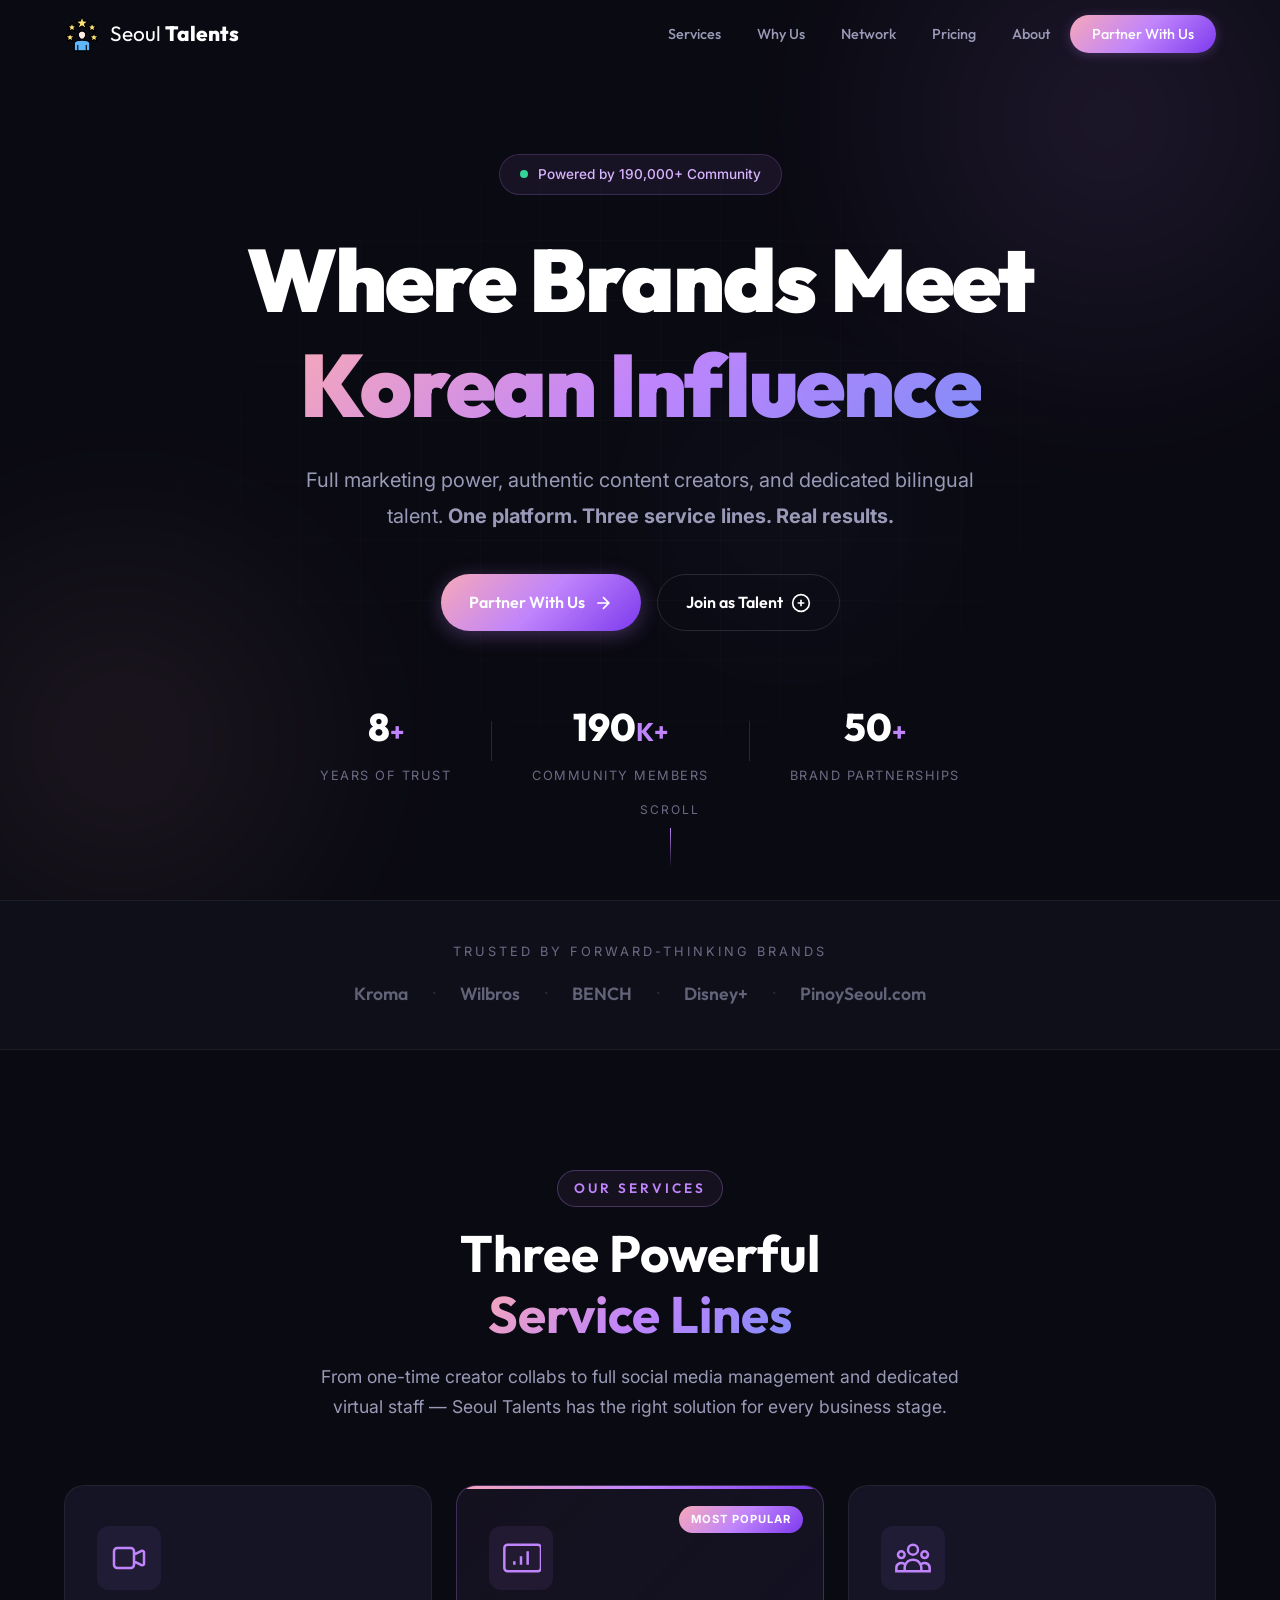
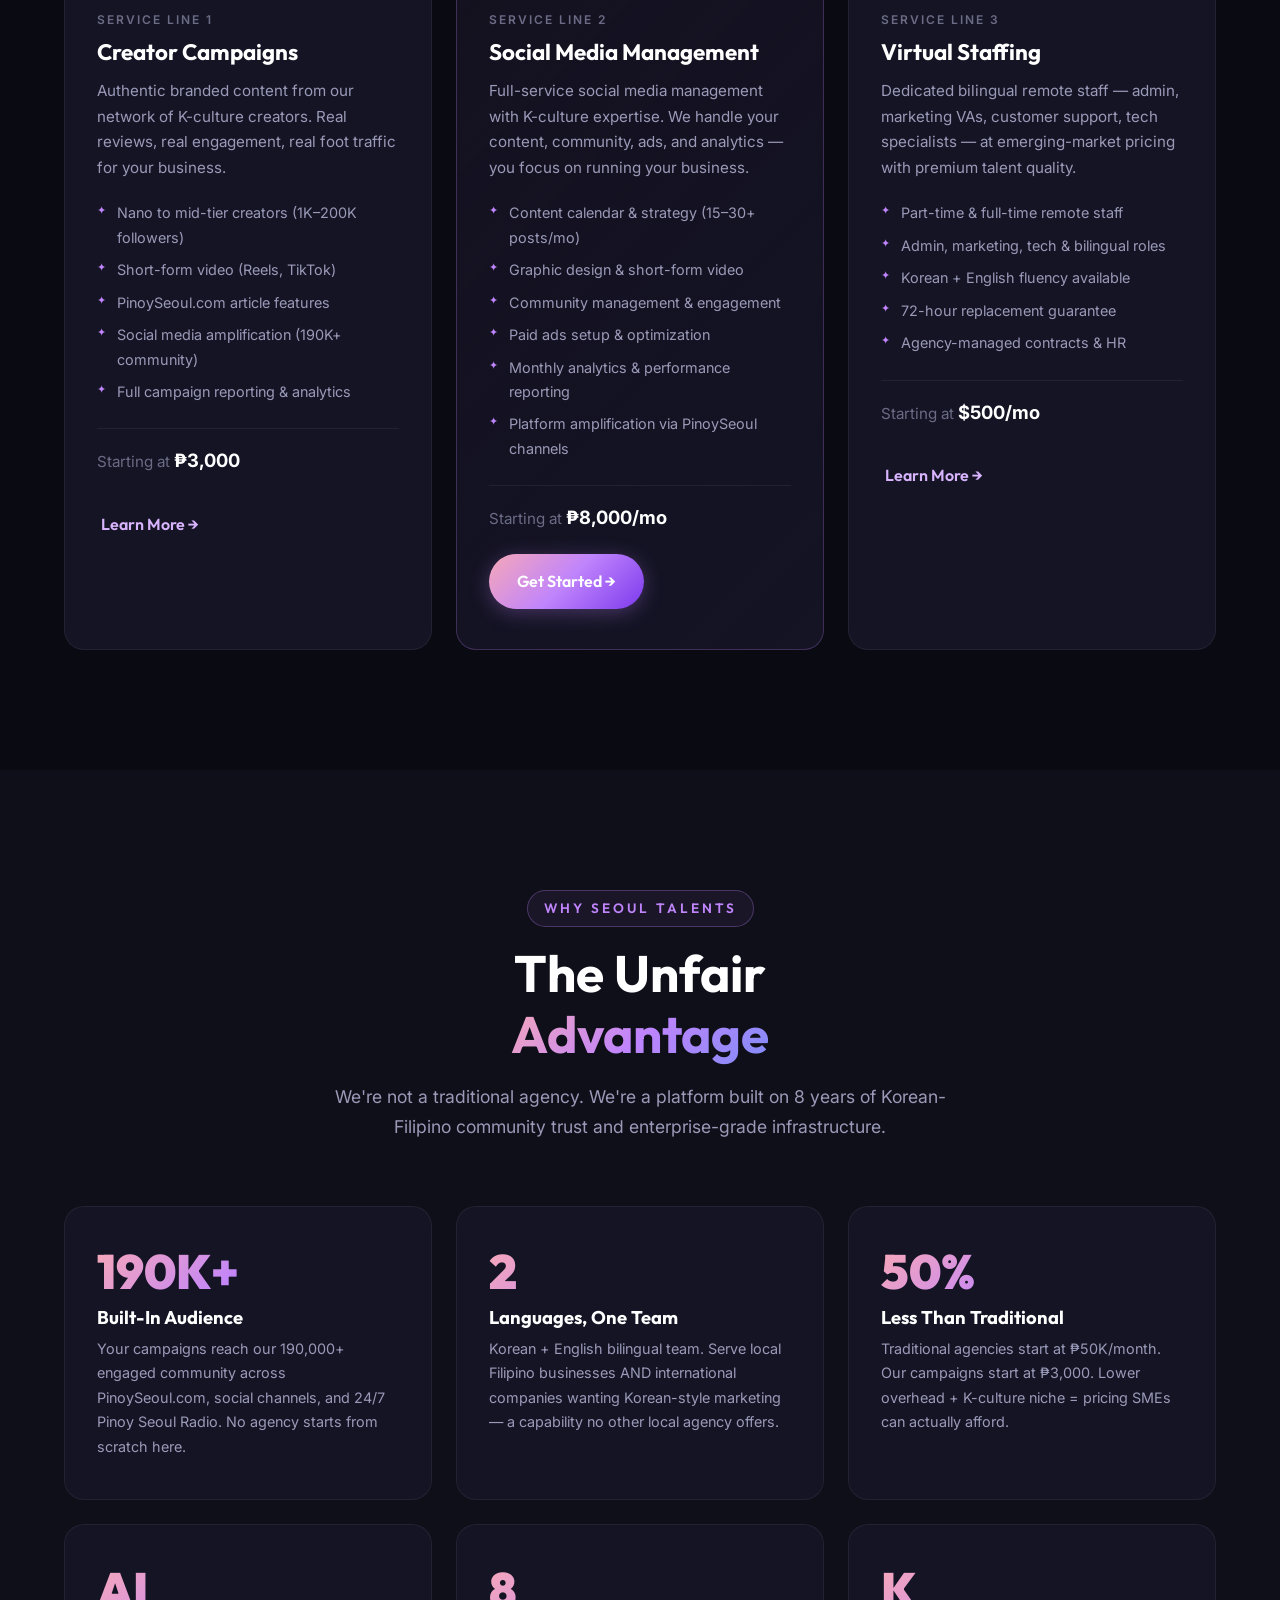
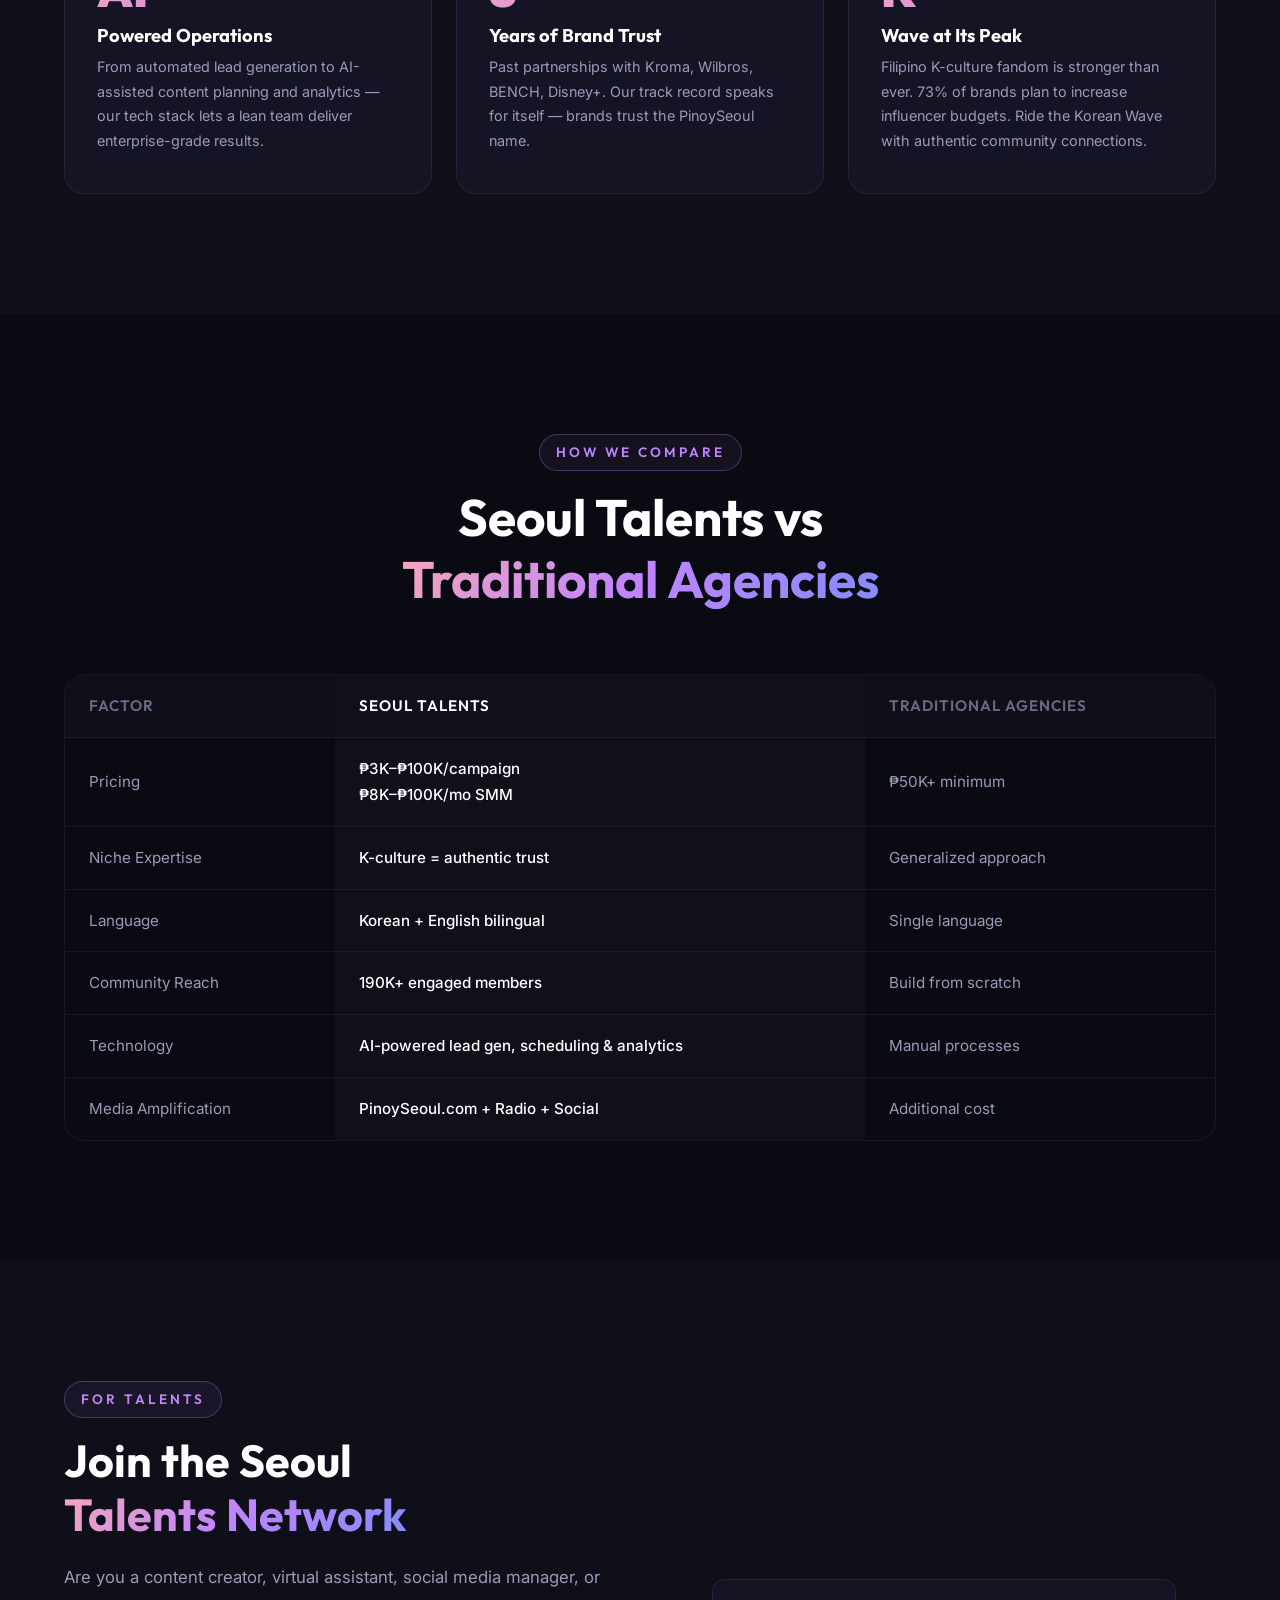
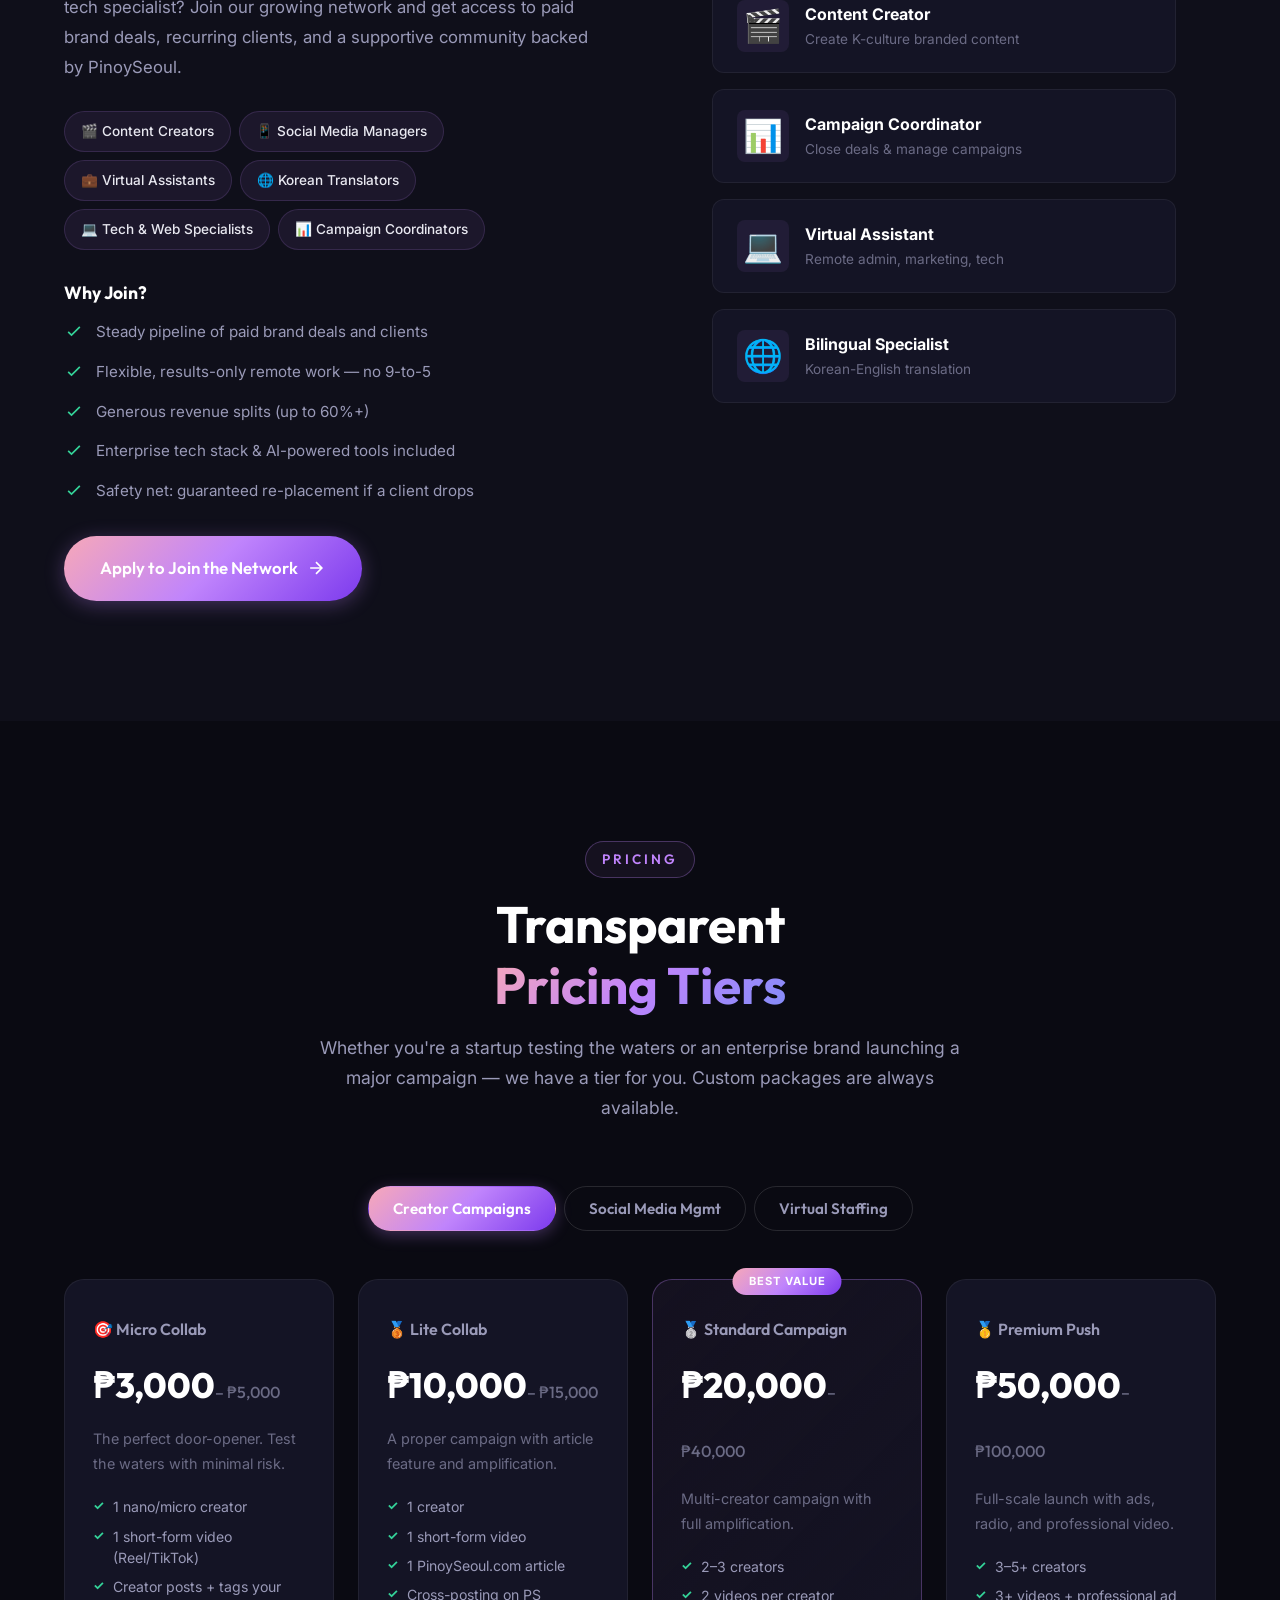
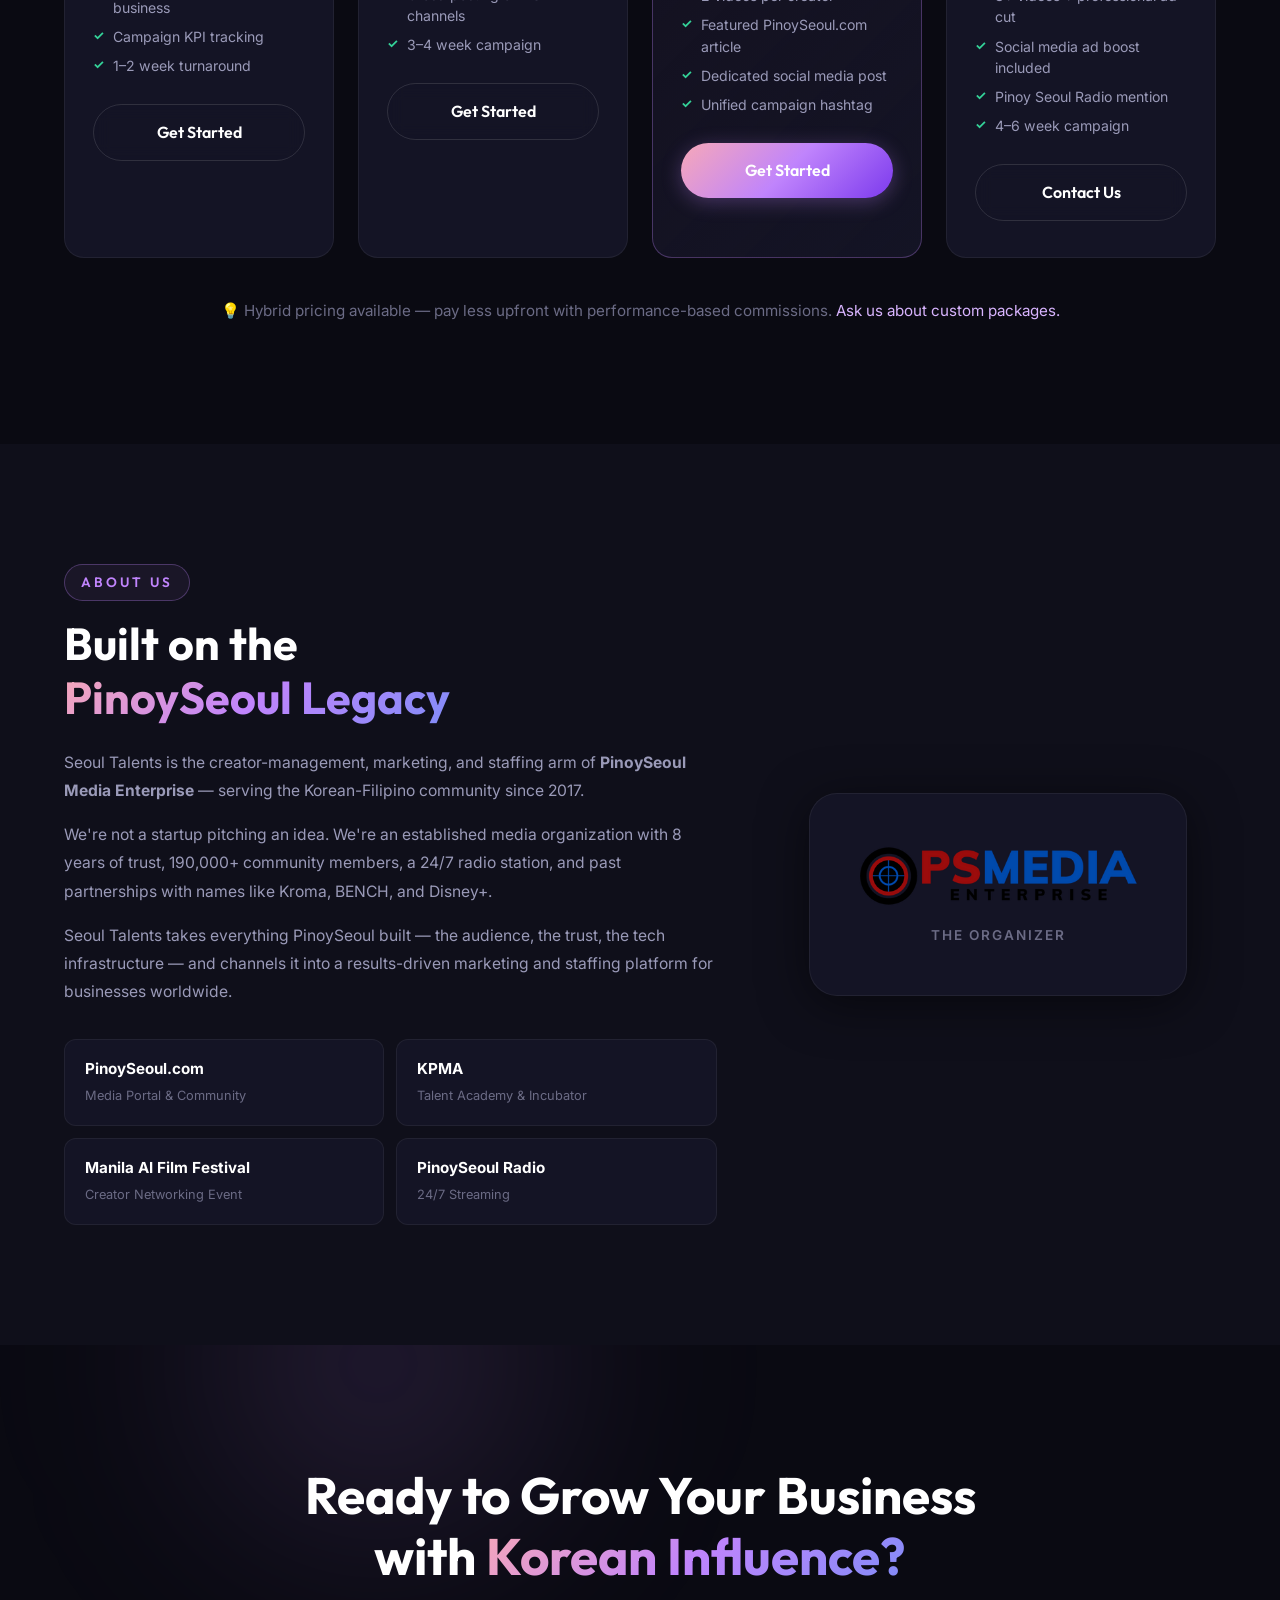
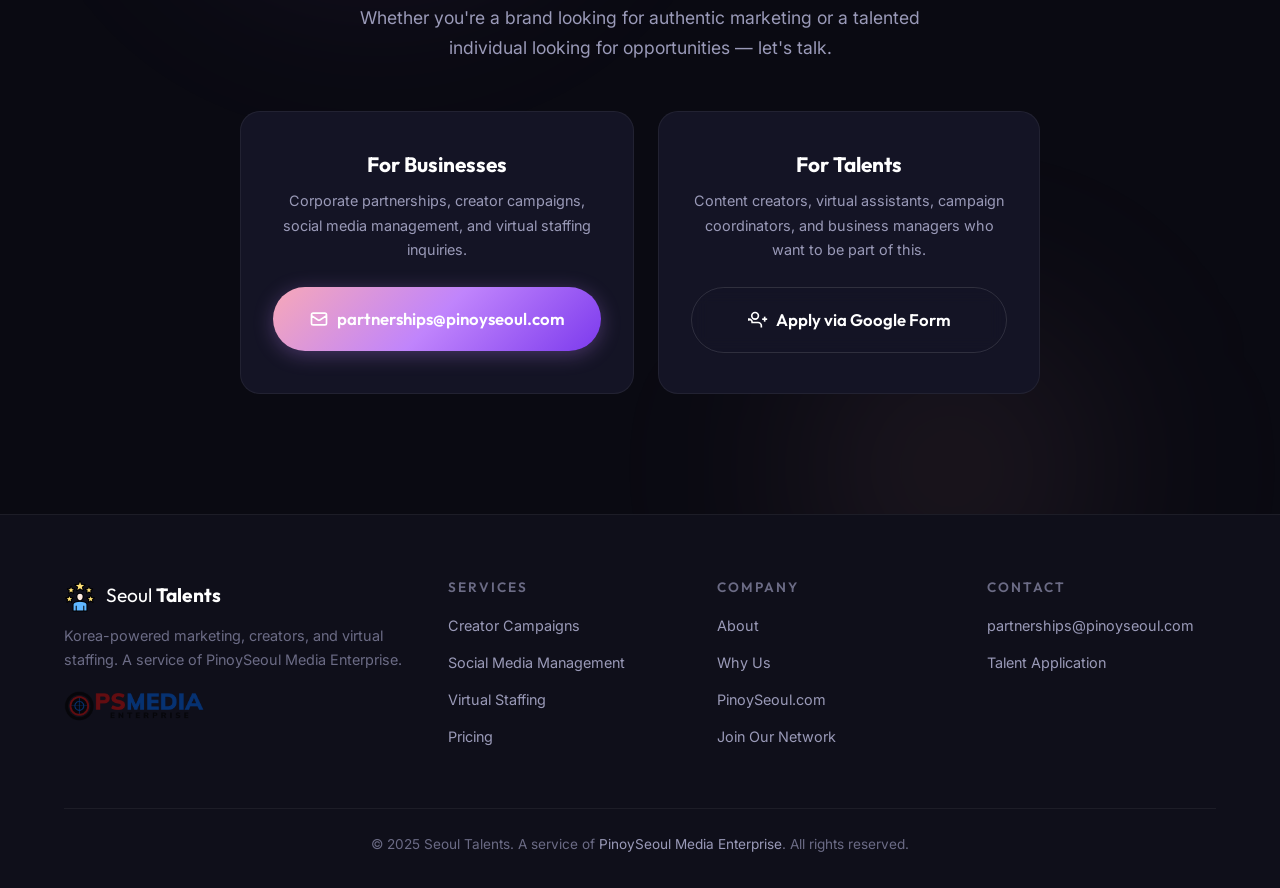
==== index.html @ 6739b25a "Update index.html" ====
<!DOCTYPE html>
<html lang="en">
<head>
    <meta charset="UTF-8">
    <meta name="viewport" content="width=device-width, initial-scale=1.0">

    <!-- Primary SEO Meta Tags -->
    <title>Seoul Talents — Korea-Powered Marketing, Creators & Virtual Staffing | PinoySeoul</title>
    <meta name="description" content="Seoul Talents connects brands with Korean-culture content creators, full social media marketing services, and bilingual virtual staffing. Powered by PinoySeoul Media Enterprise's 190,000+ community. Get results-driven campaigns, creator collaborations, and dedicated remote staff.">
    <meta name="keywords" content="Korean marketing agency Philippines, K-culture influencer marketing, social media management Korea, virtual assistant Philippines, content creators Korean culture, bilingual marketing agency, Seoul Talents, PinoySeoul, Korean Filipino marketing, influencer campaigns Philippines, SMM agency Philippines, virtual staffing agency, Korean content creators, K-pop marketing, K-beauty influencers, remote staff Philippines">
    <meta name="author" content="PinoySeoul Media Enterprise">
    <meta name="robots" content="index, follow">
    <link rel="canonical" href="https://talents.pinoyseoul.com/">

    <!-- Open Graph / Facebook -->
    <meta property="og:type" content="website">
    <meta property="og:url" content="https://talents.pinoyseoul.com/">
    <meta property="og:title" content="Seoul Talents — Korea-Powered Marketing, Creators & Virtual Staffing">
    <meta property="og:description" content="Where Brands Meet Korean Influence — With Full Marketing Power and Dedicated Talent. Creator campaigns, social media management, and virtual staffing powered by PinoySeoul's 190K+ community.">
    <meta property="og:image" content="https://talents.pinoyseoul.com/favicon.png">
    <meta property="og:image:width" content="512">
    <meta property="og:image:height" content="512">
    <meta property="og:site_name" content="Seoul Talents">
    <meta property="og:locale" content="en_US">

    <!-- Twitter / X -->
    <meta name="twitter:card" content="summary_large_image">
    <meta name="twitter:url" content="https://talents.pinoyseoul.com/">
    <meta name="twitter:title" content="Seoul Talents — Korea-Powered Marketing, Creators & Virtual Staffing">
    <meta name="twitter:description" content="Where Brands Meet Korean Influence — With Full Marketing Power and Dedicated Talent. Creator campaigns, social media management, and virtual staffing.">
    <meta name="twitter:image" content="https://talents.pinoyseoul.com/favicon.png">

    <!-- Favicon -->
    <link rel="icon" type="image/png" sizes="32x32" href="favicon.png">
    <link rel="icon" type="image/png" sizes="16x16" href="favicon.png">
    <link rel="apple-touch-icon" href="favicon.png">

    <!-- Structured Data (JSON-LD) -->
    <script type="application/ld+json">
    {
        "@context": "https://schema.org",
        "@type": "Organization",
        "name": "Seoul Talents",
        "alternateName": "Seoul Talents by PinoySeoul",
        "url": "https://talents.pinoyseoul.com",
        "logo": "https://talents.pinoyseoul.com/favicon.png",
        "description": "Korea-themed marketing, creator network, and virtual staffing platform powered by PinoySeoul Media Enterprise.",
        "parentOrganization": {
            "@type": "Organization",
            "name": "PinoySeoul Media Enterprise",
            "url": "https://pinoyseoul.com"
        },
        "sameAs": [
            "https://pinoyseoul.com",
            "https://facebook.com/pinoyseoul.com",
            "https://instagram.com/psmedia.io",
            "https://tiktok.com/@pinoyseoul"
        ],
        "contactPoint": {
            "@type": "ContactPoint",
            "email": "partnerships@pinoyseoul.com",
            "contactType": "Business Partnerships"
        },
        "areaServed": ["PH", "KR", "US", "GB", "AU", "SG"],
        "knowsLanguage": ["en", "ko", "tl"],
        "foundingDate": "2017",
        "numberOfEmployees": {
            "@type": "QuantitativeValue",
            "minValue": 10,
            "maxValue": 50
        }
    }
    </script>
    <script type="application/ld+json">
    {
        "@context": "https://schema.org",
        "@type": "WebPage",
        "name": "Seoul Talents — Korea-Powered Marketing, Creators & Virtual Staffing",
        "description": "Connect with Korean-culture content creators, get full social media marketing, and hire bilingual virtual staff through Seoul Talents.",
        "url": "https://talents.pinoyseoul.com",
        "isPartOf": {
            "@type": "WebSite",
            "name": "Seoul Talents",
            "url": "https://talents.pinoyseoul.com"
        }
    }
    </script>
    <script type="application/ld+json">
    {
        "@context": "https://schema.org",
        "@type": "Service",
        "serviceType": "Marketing and Staffing",
        "provider": {
            "@type": "Organization",
            "name": "Seoul Talents"
        },
        "areaServed": "Worldwide",
        "hasOfferCatalog": {
            "@type": "OfferCatalog",
            "name": "Seoul Talents Services",
            "itemListElement": [
                {
                    "@type": "Offer",
                    "itemOffered": {
                        "@type": "Service",
                        "name": "Creator Campaigns",
                        "description": "Authentic branded content from Korean-culture content creators"
                    }
                },
                {
                    "@type": "Offer",
                    "itemOffered": {
                        "@type": "Service",
                        "name": "Social Media Management",
                        "description": "Full-service social media management with K-culture expertise"
                    }
                },
                {
                    "@type": "Offer",
                    "itemOffered": {
                        "@type": "Service",
                        "name": "Virtual Staffing",
                        "description": "Bilingual remote staff including admin, marketing, and tech specialists"
                    }
                }
            ]
        }
    }
    </script>

    <!-- Google Fonts -->
    <link rel="preconnect" href="https://fonts.googleapis.com">
    <link rel="preconnect" href="https://fonts.gstatic.com" crossorigin>
    <link href="https://fonts.googleapis.com/css2?family=Outfit:wght@300;400;500;600;700;800;900&family=Inter:wght@300;400;500;600;700&display=swap" rel="stylesheet">

    <link rel="stylesheet" href="style.css">
</head>
<body>

    <!-- Navigation -->
    <nav id="navbar" class="navbar" aria-label="Main navigation">
        <div class="nav-container">
            <a href="#hero" class="nav-logo" aria-label="Seoul Talents Home">
                <img src="favicon.png" alt="Seoul Talents Logo" width="36" height="36">
                <span>Seoul <strong>Talents</strong></span>
            </a>
            <button class="nav-toggle" id="nav-toggle" aria-label="Toggle navigation menu" aria-expanded="false">
                <span></span><span></span><span></span>
            </button>
            <ul class="nav-links" id="nav-links" role="menubar">
                <li role="none"><a href="#services" role="menuitem">Services</a></li>
                <li role="none"><a href="#why-us" role="menuitem">Why Us</a></li>
                <li role="none"><a href="#network" role="menuitem">Network</a></li>
                <li role="none"><a href="#pricing" role="menuitem">Pricing</a></li>
                <li role="none"><a href="#about" role="menuitem">About</a></li>
                <li role="none"><a href="#contact" class="nav-cta" role="menuitem">Partner With Us</a></li>
            </ul>
        </div>
    </nav>

    <!-- Hero Section -->
    <header id="hero" class="hero">
        <div class="hero-bg-effects">
            <div class="hero-orb hero-orb-1"></div>
            <div class="hero-orb hero-orb-2"></div>
            <div class="hero-orb hero-orb-3"></div>
            <div class="hero-grid"></div>
        </div>
        <div class="hero-container">
            <div class="hero-badge">
                <span class="badge-pulse"></span>
                <span>Powered by 190,000+ Community</span>
            </div>
            <h1 class="hero-title">
                Where Brands Meet<br>
                <span class="gradient-text">Korean Influence</span>
            </h1>
            <p class="hero-subtitle">
                Full marketing power, authentic content creators, and dedicated bilingual talent.
                <strong>One platform. Three service lines. Real results.</strong>
            </p>
            <div class="hero-cta-group">
                <a href="mailto:partnerships@pinoyseoul.com" class="btn btn-primary" id="cta-hero-partnership">
                    <span>Partner With Us</span>
                    <svg width="20" height="20" viewBox="0 0 24 24" fill="none" stroke="currentColor" stroke-width="2"><path d="M5 12h14M12 5l7 7-7 7"/></svg>
                </a>
                <a href="https://forms.gle/KAcunKjKTfgVcGh36" target="_blank" rel="noopener" class="btn btn-outline" id="cta-hero-talent">
                    <span>Join as Talent</span>
                    <svg width="20" height="20" viewBox="0 0 24 24" fill="none" stroke="currentColor" stroke-width="2"><circle cx="12" cy="12" r="10"/><path d="M12 8v8M8 12h8"/></svg>
                </a>
            </div>
            <div class="hero-stats">
                <div class="stat" id="stat-years">
                    <span class="stat-number" data-target="8">0</span><span class="stat-suffix">+</span>
                    <span class="stat-label">Years of Trust</span>
                </div>
                <div class="stat-divider"></div>
                <div class="stat" id="stat-community">
                    <span class="stat-number" data-target="190">0</span><span class="stat-suffix">K+</span>
                    <span class="stat-label">Community Members</span>
                </div>
                <div class="stat-divider"></div>
                <div class="stat" id="stat-brands">
                    <span class="stat-number" data-target="50">0</span><span class="stat-suffix">+</span>
                    <span class="stat-label">Brand Partnerships</span>
                </div>
            </div>
        </div>
        <div class="hero-scroll-indicator">
            <span>Scroll</span>
            <div class="scroll-line"></div>
        </div>
    </header>

    <!-- Trusted By -->
    <section class="trusted-by" aria-label="Trusted by leading brands">
        <div class="container">
            <p class="trusted-label">Trusted by forward-thinking brands</p>
            <div class="trusted-logos">
                <span class="brand-name">Kroma</span>
                <span class="brand-divider">·</span>
                <span class="brand-name">Wilbros</span>
                <span class="brand-divider">·</span>
                <span class="brand-name">BENCH</span>
                <span class="brand-divider">·</span>
                <span class="brand-name">Disney+</span>
                <span class="brand-divider">·</span>
                <span class="brand-name">PinoySeoul.com</span>
            </div>
        </div>
    </section>

    <!-- Services Section -->
    <section id="services" class="services" aria-labelledby="services-heading">
        <div class="container">
            <div class="section-header">
                <span class="section-tag">Our Services</span>
                <h2 id="services-heading">Three Powerful<br><span class="gradient-text">Service Lines</span></h2>
                <p class="section-desc">From one-time creator collabs to full social media management and dedicated virtual staff — Seoul Talents has the right solution for every business stage.</p>
            </div>

            <div class="services-grid">
                <!-- Service 1 -->
                <article class="service-card" id="service-creator-campaigns">
                    <div class="service-icon">
                        <svg width="40" height="40" viewBox="0 0 24 24" fill="none" stroke="currentColor" stroke-width="1.5"><path d="M15 10l4.553-2.276A1 1 0 0121 8.618v6.764a1 1 0 01-1.447.894L15 14M5 18h8a2 2 0 002-2V8a2 2 0 00-2-2H5a2 2 0 00-2 2v8a2 2 0 002 2z"/></svg>
                    </div>
                    <span class="service-tag">Service Line 1</span>
                    <h3>Creator Campaigns</h3>
                    <p>Authentic branded content from our network of K-culture creators. Real reviews, real engagement, real foot traffic for your business.</p>
                    <ul class="service-features">
                        <li>Nano to mid-tier creators (1K–200K followers)</li>
                        <li>Short-form video (Reels, TikTok)</li>
                        <li>PinoySeoul.com article features</li>
                        <li>Social media amplification (190K+ community)</li>
                        <li>Full campaign reporting & analytics</li>
                    </ul>
                    <div class="service-price">Starting at <strong>₱3,000</strong></div>
                    <a href="mailto:partnerships@pinoyseoul.com?subject=Creator Campaign Inquiry" class="btn btn-ghost" id="cta-service-creator">Learn More →</a>
                </article>

                <!-- Service 2 -->
                <article class="service-card featured" id="service-smm">
                    <div class="service-badge">Most Popular</div>
                    <div class="service-icon">
                        <svg width="40" height="40" viewBox="0 0 24 24" fill="none" stroke="currentColor" stroke-width="1.5"><path d="M16 8v8m-4-5v5m-4-2v2m-2 4h16a2 2 0 002-2V6a2 2 0 00-2-2H4a2 2 0 00-2 2v12a2 2 0 002 2z"/></svg>
                    </div>
                    <span class="service-tag">Service Line 2</span>
                    <h3>Social Media Management</h3>
                    <p>Full-service social media management with K-culture expertise. We handle your content, community, ads, and analytics — you focus on running your business.</p>
                    <ul class="service-features">
                        <li>Content calendar & strategy (15–30+ posts/mo)</li>
                        <li>Graphic design & short-form video</li>
                        <li>Community management & engagement</li>
                        <li>Paid ads setup & optimization</li>
                        <li>Monthly analytics & performance reporting</li>
                        <li>Platform amplification via PinoySeoul channels</li>
                    </ul>
                    <div class="service-price">Starting at <strong>₱8,000/mo</strong></div>
                    <a href="mailto:partnerships@pinoyseoul.com?subject=Social Media Management Inquiry" class="btn btn-primary" id="cta-service-smm">Get Started →</a>
                </article>

                <!-- Service 3 -->
                <article class="service-card" id="service-virtual-staffing">
                    <div class="service-icon">
                        <svg width="40" height="40" viewBox="0 0 24 24" fill="none" stroke="currentColor" stroke-width="1.5"><path d="M17 20h5v-2a3 3 0 00-5.356-1.857M17 20H7m10 0v-2c0-.656-.126-1.283-.356-1.857M7 20H2v-2a3 3 0 015.356-1.857M7 20v-2c0-.656.126-1.283.356-1.857m0 0a5.002 5.002 0 019.288 0M15 7a3 3 0 11-6 0 3 3 0 016 0zm6 3a2 2 0 11-4 0 2 2 0 014 0zM7 10a2 2 0 11-4 0 2 2 0 014 0z"/></svg>
                    </div>
                    <span class="service-tag">Service Line 3</span>
                    <h3>Virtual Staffing</h3>
                    <p>Dedicated bilingual remote staff — admin, marketing VAs, customer support, tech specialists — at emerging-market pricing with premium talent quality.</p>
                    <ul class="service-features">
                        <li>Part-time & full-time remote staff</li>
                        <li>Admin, marketing, tech & bilingual roles</li>
                        <li>Korean + English fluency available</li>
                        <li>72-hour replacement guarantee</li>
                        <li>Agency-managed contracts & HR</li>
                    </ul>
                    <div class="service-price">Starting at <strong>$500/mo</strong></div>
                    <a href="mailto:partnerships@pinoyseoul.com?subject=Virtual Staffing Inquiry" class="btn btn-ghost" id="cta-service-vs">Learn More →</a>
                </article>
            </div>
        </div>
    </section>

    <!-- Why Us Section -->
    <section id="why-us" class="why-us" aria-labelledby="why-us-heading">
        <div class="container">
            <div class="section-header">
                <span class="section-tag">Why Seoul Talents</span>
                <h2 id="why-us-heading">The Unfair<br><span class="gradient-text">Advantage</span></h2>
                <p class="section-desc">We're not a traditional agency. We're a platform built on 8 years of Korean-Filipino community trust and enterprise-grade infrastructure.</p>
            </div>

            <div class="advantages-grid">
                <div class="advantage-card" id="advantage-community">
                    <div class="advantage-number">190K+</div>
                    <h3>Built-In Audience</h3>
                    <p>Your campaigns reach our 190,000+ engaged community across PinoySeoul.com, social channels, and 24/7 Pinoy Seoul Radio. No agency starts from scratch here.</p>
                </div>
                <div class="advantage-card" id="advantage-bilingual">
                    <div class="advantage-number">2</div>
                    <h3>Languages, One Team</h3>
                    <p>Korean + English bilingual team. Serve local Filipino businesses AND international companies wanting Korean-style marketing — a capability no other local agency offers.</p>
                </div>
                <div class="advantage-card" id="advantage-pricing">
                    <div class="advantage-number">50%</div>
                    <h3>Less Than Traditional</h3>
                    <p>Traditional agencies start at ₱50K/month. Our campaigns start at ₱3,000. Lower overhead + K-culture niche = pricing SMEs can actually afford.</p>
                </div>
                <div class="advantage-card" id="advantage-ai">
                    <div class="advantage-number">AI</div>
                    <h3>Powered Operations</h3>
                    <p>From automated lead generation to AI-assisted content planning and analytics — our tech stack lets a lean team deliver enterprise-grade results.</p>
                </div>
                <div class="advantage-card" id="advantage-network">
                    <div class="advantage-number">8</div>
                    <h3>Years of Brand Trust</h3>
                    <p>Past partnerships with Kroma, Wilbros, BENCH, Disney+. Our track record speaks for itself — brands trust the PinoySeoul name.</p>
                </div>
                <div class="advantage-card" id="advantage-kwave">
                    <div class="advantage-number">K</div>
                    <h3>Wave at Its Peak</h3>
                    <p>Filipino K-culture fandom is stronger than ever. 73% of brands plan to increase influencer budgets. Ride the Korean Wave with authentic community connections.</p>
                </div>
            </div>
        </div>
    </section>

    <!-- Comparison Table -->
    <section class="comparison" aria-labelledby="comparison-heading">
        <div class="container">
            <div class="section-header">
                <span class="section-tag">How We Compare</span>
                <h2 id="comparison-heading">Seoul Talents vs<br><span class="gradient-text">Traditional Agencies</span></h2>
            </div>
            <div class="comparison-table-wrapper">
                <table class="comparison-table" role="table">
                    <thead>
                        <tr>
                            <th scope="col">Factor</th>
                            <th scope="col" class="highlight-col">Seoul Talents</th>
                            <th scope="col">Traditional Agencies</th>
                        </tr>
                    </thead>
                    <tbody>
                        <tr>
                            <td>Pricing</td>
                            <td class="highlight-col">₱3K–₱100K/campaign<br>₱8K–₱100K/mo SMM</td>
                            <td>₱50K+ minimum</td>
                        </tr>
                        <tr>
                            <td>Niche Expertise</td>
                            <td class="highlight-col">K-culture = authentic trust</td>
                            <td>Generalized approach</td>
                        </tr>
                        <tr>
                            <td>Language</td>
                            <td class="highlight-col">Korean + English bilingual</td>
                            <td>Single language</td>
                        </tr>
                        <tr>
                            <td>Community Reach</td>
                            <td class="highlight-col">190K+ engaged members</td>
                            <td>Build from scratch</td>
                        </tr>
                        <tr>
                            <td>Technology</td>
                            <td class="highlight-col">AI-powered lead gen, scheduling & analytics</td>
                            <td>Manual processes</td>
                        </tr>
                        <tr>
                            <td>Media Amplification</td>
                            <td class="highlight-col">PinoySeoul.com + Radio + Social</td>
                            <td>Additional cost</td>
                        </tr>
                    </tbody>
                </table>
            </div>
        </div>
    </section>

    <!-- Network / Talent CTA Section -->
    <section id="network" class="network" aria-labelledby="network-heading">
        <div class="container">
            <div class="network-split">
                <div class="network-content">
                    <span class="section-tag">For Talents</span>
                    <h2 id="network-heading">Join the Seoul<br><span class="gradient-text">Talents Network</span></h2>
                    <p>Are you a content creator, virtual assistant, social media manager, or tech specialist? Join our growing network and get access to paid brand deals, recurring clients, and a supportive community backed by PinoySeoul.</p>
                    <div class="talent-roles">
                        <div class="role-chip">🎬 Content Creators</div>
                        <div class="role-chip">📱 Social Media Managers</div>
                        <div class="role-chip">💼 Virtual Assistants</div>
                        <div class="role-chip">🌐 Korean Translators</div>
                        <div class="role-chip">💻 Tech & Web Specialists</div>
                        <div class="role-chip">📊 Campaign Coordinators</div>
                    </div>
                    <h3 class="network-benefit-title">Why Join?</h3>
                    <ul class="network-benefits">
                        <li>
                            <svg width="20" height="20" viewBox="0 0 24 24" fill="none" stroke="currentColor" stroke-width="2"><path d="M5 13l4 4L19 7"/></svg>
                            <span>Steady pipeline of paid brand deals and clients</span>
                        </li>
                        <li>
                            <svg width="20" height="20" viewBox="0 0 24 24" fill="none" stroke="currentColor" stroke-width="2"><path d="M5 13l4 4L19 7"/></svg>
                            <span>Flexible, results-only remote work — no 9-to-5</span>
                        </li>
                        <li>
                            <svg width="20" height="20" viewBox="0 0 24 24" fill="none" stroke="currentColor" stroke-width="2"><path d="M5 13l4 4L19 7"/></svg>
                            <span>Generous revenue splits (up to 60%+)</span>
                        </li>
                        <li>
                            <svg width="20" height="20" viewBox="0 0 24 24" fill="none" stroke="currentColor" stroke-width="2"><path d="M5 13l4 4L19 7"/></svg>
                            <span>Enterprise tech stack & AI-powered tools included</span>
                        </li>
                        <li>
                            <svg width="20" height="20" viewBox="0 0 24 24" fill="none" stroke="currentColor" stroke-width="2"><path d="M5 13l4 4L19 7"/></svg>
                            <span>Safety net: guaranteed re-placement if a client drops</span>
                        </li>
                    </ul>
                    <a href="https://forms.gle/KAcunKjKTfgVcGh36" target="_blank" rel="noopener" class="btn btn-primary btn-lg" id="cta-network-join">
                        <span>Apply to Join the Network</span>
                        <svg width="20" height="20" viewBox="0 0 24 24" fill="none" stroke="currentColor" stroke-width="2"><path d="M5 12h14M12 5l7 7-7 7"/></svg>
                    </a>
                </div>
                <div class="network-visual">
                    <div class="visual-card visual-card-1">
                        <div class="visual-icon">🎬</div>
                        <div>
                            <strong>Content Creator</strong>
                            <p>Create K-culture branded content</p>
                        </div>
                    </div>
                    <div class="visual-card visual-card-2">
                        <div class="visual-icon">📊</div>
                        <div>
                            <strong>Campaign Coordinator</strong>
                            <p>Close deals & manage campaigns</p>
                        </div>
                    </div>
                    <div class="visual-card visual-card-3">
                        <div class="visual-icon">💻</div>
                        <div>
                            <strong>Virtual Assistant</strong>
                            <p>Remote admin, marketing, tech</p>
                        </div>
                    </div>
                    <div class="visual-card visual-card-4">
                        <div class="visual-icon">🌐</div>
                        <div>
                            <strong>Bilingual Specialist</strong>
                            <p>Korean-English translation</p>
                        </div>
                    </div>
                    <div class="network-orb"></div>
                </div>
            </div>
        </div>
    </section>

    <!-- Pricing Section -->
    <section id="pricing" class="pricing" aria-labelledby="pricing-heading">
        <div class="container">
            <div class="section-header">
                <span class="section-tag">Pricing</span>
                <h2 id="pricing-heading">Transparent<br><span class="gradient-text">Pricing Tiers</span></h2>
                <p class="section-desc">Whether you're a startup testing the waters or an enterprise brand launching a major campaign — we have a tier for you. Custom packages are always available.</p>
            </div>

            <div class="pricing-tabs">
                <button class="pricing-tab active" data-tab="creator" id="pricing-tab-creator">Creator Campaigns</button>
                <button class="pricing-tab" data-tab="smm" id="pricing-tab-smm">Social Media Mgmt</button>
                <button class="pricing-tab" data-tab="staffing" id="pricing-tab-staffing">Virtual Staffing</button>
            </div>

            <!-- Creator Campaigns Pricing -->
            <div class="pricing-content active" data-content="creator" id="pricing-content-creator">
                <div class="pricing-grid">
                    <div class="price-card" id="price-micro">
                        <div class="price-tier">🎯 Micro Collab</div>
                        <div class="price-amount">₱3,000<span>– ₱5,000</span></div>
                        <p class="price-desc">The perfect door-opener. Test the waters with minimal risk.</p>
                        <ul>
                            <li>1 nano/micro creator</li>
                            <li>1 short-form video (Reel/TikTok)</li>
                            <li>Creator posts + tags your business</li>
                            <li>Campaign KPI tracking</li>
                            <li>1–2 week turnaround</li>
                        </ul>
                        <a href="mailto:partnerships@pinoyseoul.com?subject=Micro Collab Inquiry" class="btn btn-outline">Get Started</a>
                    </div>
                    <div class="price-card" id="price-lite">
                        <div class="price-tier">🥉 Lite Collab</div>
                        <div class="price-amount">₱10,000<span>– ₱15,000</span></div>
                        <p class="price-desc">A proper campaign with article feature and amplification.</p>
                        <ul>
                            <li>1 creator</li>
                            <li>1 short-form video</li>
                            <li>1 PinoySeoul.com article</li>
                            <li>Cross-posting on PS channels</li>
                            <li>3–4 week campaign</li>
                        </ul>
                        <a href="mailto:partnerships@pinoyseoul.com?subject=Lite Collab Inquiry" class="btn btn-outline">Get Started</a>
                    </div>
                    <div class="price-card featured" id="price-standard">
                        <div class="price-badge">Best Value</div>
                        <div class="price-tier">🥈 Standard Campaign</div>
                        <div class="price-amount">₱20,000<span>– ₱40,000</span></div>
                        <p class="price-desc">Multi-creator campaign with full amplification.</p>
                        <ul>
                            <li>2–3 creators</li>
                            <li>2 videos per creator</li>
                            <li>Featured PinoySeoul.com article</li>
                            <li>Dedicated social media post</li>
                            <li>Unified campaign hashtag</li>
                        </ul>
                        <a href="mailto:partnerships@pinoyseoul.com?subject=Standard Campaign Inquiry" class="btn btn-primary">Get Started</a>
                    </div>
                    <div class="price-card" id="price-premium">
                        <div class="price-tier">🥇 Premium Push</div>
                        <div class="price-amount">₱50,000<span>– ₱100,000</span></div>
                        <p class="price-desc">Full-scale launch with ads, radio, and professional video.</p>
                        <ul>
                            <li>3–5+ creators</li>
                            <li>3+ videos + professional ad cut</li>
                            <li>Social media ad boost included</li>
                            <li>Pinoy Seoul Radio mention</li>
                            <li>4–6 week campaign</li>
                        </ul>
                        <a href="mailto:partnerships@pinoyseoul.com?subject=Premium Campaign Inquiry" class="btn btn-outline">Contact Us</a>
                    </div>
                </div>
            </div>

            <!-- SMM Pricing -->
            <div class="pricing-content" data-content="smm" id="pricing-content-smm">
                <div class="pricing-grid">
                    <div class="price-card" id="price-smm-starter">
                        <div class="price-tier">📱 Starter SMM</div>
                        <div class="price-amount">₱8,000<span>/mo</span></div>
                        <p class="price-desc">Basic social media presence for small businesses.</p>
                        <ul>
                            <li>1–2 platforms (FB + IG or TikTok)</li>
                            <li>10–15 posts/month</li>
                            <li>Graphics + captions</li>
                            <li>Basic community management</li>
                            <li>Monthly performance report</li>
                        </ul>
                        <a href="mailto:partnerships@pinoyseoul.com?subject=Starter SMM Inquiry" class="btn btn-outline">Get Started</a>
                    </div>
                    <div class="price-card featured" id="price-smm-growth">
                        <div class="price-badge">Recommended</div>
                        <div class="price-tier">📊 Growth SMM</div>
                        <div class="price-amount">₱20,000<span>/mo</span></div>
                        <p class="price-desc">Active engagement and growth-focused management.</p>
                        <ul>
                            <li>2–3 platforms</li>
                            <li>20–30 posts/month</li>
                            <li>Graphics + short-form video + Stories</li>
                            <li>Daily community management</li>
                            <li>Ad campaign setup & monitoring</li>
                            <li>PinoySeoul channel cross-posting</li>
                        </ul>
                        <a href="mailto:partnerships@pinoyseoul.com?subject=Growth SMM Inquiry" class="btn btn-primary">Get Started</a>
                    </div>
                    <div class="price-card" id="price-smm-full">
                        <div class="price-tier">🚀 Full Service</div>
                        <div class="price-amount">₱50,000<span>+/mo</span></div>
                        <p class="price-desc">Comprehensive digital marketing for established brands.</p>
                        <ul>
                            <li>All major platforms</li>
                            <li>30+ posts/month (video, graphics, blog)</li>
                            <li>Full ad campaign management</li>
                            <li>1–2 creator collabs bundled</li>
                            <li>Monthly strategy call</li>
                            <li>Weekly + monthly reports</li>
                        </ul>
                        <a href="mailto:partnerships@pinoyseoul.com?subject=Full Service SMM Inquiry" class="btn btn-outline">Contact Us</a>
                    </div>
                </div>
            </div>

            <!-- Virtual Staffing Pricing -->
            <div class="pricing-content" data-content="staffing" id="pricing-content-staffing">
                <div class="pricing-grid">
                    <div class="price-card" id="price-vs-pt">
                        <div class="price-tier">Part-Time Admin</div>
                        <div class="price-amount">$500<span>/mo</span></div>
                        <p class="price-desc">20 hrs/week of dedicated support.</p>
                        <ul>
                            <li>General admin & scheduling</li>
                            <li>Email inbox management</li>
                            <li>Data entry & CRM updates</li>
                            <li>Basic customer support</li>
                        </ul>
                        <a href="mailto:partnerships@pinoyseoul.com?subject=Part-Time VA Inquiry" class="btn btn-outline">Get Started</a>
                    </div>
                    <div class="price-card" id="price-vs-ft">
                        <div class="price-tier">Full-Time Generalist</div>
                        <div class="price-amount">$900<span>/mo</span></div>
                        <p class="price-desc">40 hrs/week dedicated remote staff.</p>
                        <ul>
                            <li>Customer service & community mod</li>
                            <li>CRM management & bookkeeping</li>
                            <li>Marketing execution support</li>
                            <li>Full-time during business hours</li>
                        </ul>
                        <a href="mailto:partnerships@pinoyseoul.com?subject=Full-Time VA Inquiry" class="btn btn-outline">Get Started</a>
                    </div>
                    <div class="price-card featured" id="price-vs-specialist">
                        <div class="price-badge">High Demand</div>
                        <div class="price-tier">Bilingual Specialist</div>
                        <div class="price-amount">$1,400<span>+/mo</span></div>
                        <p class="price-desc">Korean-English or specialized skills.</p>
                        <ul>
                            <li>Korean-English translation</li>
                            <li>Technical support & video editing</li>
                            <li>Specialized marketing skills</li>
                            <li>40 hrs/week dedication</li>
                        </ul>
                        <a href="mailto:partnerships@pinoyseoul.com?subject=Specialist VA Inquiry" class="btn btn-primary">Get Started</a>
                    </div>
                    <div class="price-card" id="price-vs-tech">
                        <div class="price-tier">Tech & Automation</div>
                        <div class="price-amount">$1,800<span>+/mo</span></div>
                        <p class="price-desc">Web dev, Shopify, APIs, and AI setup.</p>
                        <ul>
                            <li>Web development & Shopify</li>
                            <li>API integrations & automation</li>
                            <li>AI agent setup & management</li>
                            <li>Full-time tech specialist</li>
                        </ul>
                        <a href="mailto:partnerships@pinoyseoul.com?subject=Tech Specialist Inquiry" class="btn btn-outline">Contact Us</a>
                    </div>
                </div>
            </div>

            <p class="pricing-note">💡 Hybrid pricing available — pay less upfront with performance-based commissions. <a href="mailto:partnerships@pinoyseoul.com">Ask us about custom packages.</a></p>
        </div>
    </section>

    <!-- About / Legacy Section -->
    <section id="about" class="about" aria-labelledby="about-heading">
        <div class="container">
            <div class="about-grid">
                <div class="about-content">
                    <span class="section-tag">About Us</span>
                    <h2 id="about-heading">Built on the<br><span class="gradient-text">PinoySeoul Legacy</span></h2>
                    <p class="about-lead">Seoul Talents is the creator-management, marketing, and staffing arm of <strong>PinoySeoul Media Enterprise</strong> — serving the Korean-Filipino community since 2017.</p>
                    <p>We're not a startup pitching an idea. We're an established media organization with 8 years of trust, 190,000+ community members, a 24/7 radio station, and past partnerships with names like Kroma, BENCH, and Disney+.</p>
                    <p>Seoul Talents takes everything PinoySeoul built — the audience, the trust, the tech infrastructure — and channels it into a results-driven marketing and staffing platform for businesses worldwide.</p>
                    <div class="about-ecosystem">
                        <div class="eco-item" id="eco-pinoyseoul">
                            <strong>PinoySeoul.com</strong>
                            <span>Media Portal & Community</span>
                        </div>
                        <div class="eco-item" id="eco-kpma">
                            <strong>KPMA</strong>
                            <span>Talent Academy & Incubator</span>
                        </div>
                        <div class="eco-item" id="eco-maiff">
                            <strong>Manila AI Film Festival</strong>
                            <span>Creator Networking Event</span>
                        </div>
                        <div class="eco-item" id="eco-radio">
                            <strong>PinoySeoul Radio</strong>
                            <span>24/7 Streaming</span>
                        </div>
                    </div>
                </div>
                <div class="about-visual">
                    <div class="about-logo-card">
                        <img src="psmedia-logo.png" alt="PinoySeoul Media Enterprise Logo" width="280" loading="lazy">
                        <p>The Organizer</p>
                    </div>
                </div>
            </div>
        </div>
    </section>

    <!-- Final CTA -->
    <section id="contact" class="final-cta" aria-labelledby="cta-heading">
        <div class="cta-bg-effects">
            <div class="cta-orb cta-orb-1"></div>
            <div class="cta-orb cta-orb-2"></div>
        </div>
        <div class="container">
            <div class="cta-content">
                <h2 id="cta-heading">Ready to Grow Your Business<br>with <span class="gradient-text">Korean Influence?</span></h2>
                <p>Whether you're a brand looking for authentic marketing or a talented individual looking for opportunities — let's talk.</p>
                <div class="cta-split">
                    <div class="cta-box" id="cta-box-business">
                        <h3>For Businesses</h3>
                        <p>Corporate partnerships, creator campaigns, social media management, and virtual staffing inquiries.</p>
                        <a href="mailto:partnerships@pinoyseoul.com" class="btn btn-primary btn-lg" id="cta-final-partnership">
                            <svg width="20" height="20" viewBox="0 0 24 24" fill="none" stroke="currentColor" stroke-width="2"><path d="M3 8l7.89 5.26a2 2 0 002.22 0L21 8M5 19h14a2 2 0 002-2V7a2 2 0 00-2-2H5a2 2 0 00-2 2v10a2 2 0 002 2z"/></svg>
                            <span>partnerships@pinoyseoul.com</span>
                        </a>
                    </div>
                    <div class="cta-box" id="cta-box-talent">
                        <h3>For Talents</h3>
                        <p>Content creators, virtual assistants, campaign coordinators, and business managers who want to be part of this.</p>
                        <a href="https://forms.gle/KAcunKjKTfgVcGh36" target="_blank" rel="noopener" class="btn btn-outline btn-lg" id="cta-final-talent-apply">
                            <svg width="20" height="20" viewBox="0 0 24 24" fill="none" stroke="currentColor" stroke-width="2"><path d="M16 21v-2a4 4 0 00-4-4H5a4 4 0 00-4-4v2"/><circle cx="8.5" cy="7" r="4"/><line x1="20" y1="8" x2="20" y2="14"/><line x1="23" y1="11" x2="17" y2="11"/></svg>
                            <span>Apply via Google Form</span>
                        </a>
                    </div>
                </div>
            </div>
        </div>
    </section>

    <!-- Footer -->
    <footer class="footer" role="contentinfo">
        <div class="container">
            <div class="footer-grid">
                <div class="footer-brand">
                    <div class="footer-logo">
                        <img src="favicon.png" alt="Seoul Talents" width="32" height="32">
                        <span>Seoul <strong>Talents</strong></span>
                    </div>
                    <p>Korea-powered marketing, creators, and virtual staffing. A service of PinoySeoul Media Enterprise.</p>
                    <img src="psmedia-logo.png" alt="PinoySeoul Media Enterprise" width="140" class="footer-org-logo" loading="lazy">
                </div>
                <div class="footer-links-group">
                    <h4>Services</h4>
                    <ul>
                        <li><a href="#services">Creator Campaigns</a></li>
                        <li><a href="#services">Social Media Management</a></li>
                        <li><a href="#services">Virtual Staffing</a></li>
                        <li><a href="#pricing">Pricing</a></li>
                    </ul>
                </div>
                <div class="footer-links-group">
                    <h4>Company</h4>
                    <ul>
                        <li><a href="#about">About</a></li>
                        <li><a href="#why-us">Why Us</a></li>
                        <li><a href="https://pinoyseoul.com" target="_blank" rel="noopener">PinoySeoul.com</a></li>
                        <li><a href="#network">Join Our Network</a></li>
                    </ul>
                </div>
                <div class="footer-links-group">
                    <h4>Contact</h4>
                    <ul>
                        <li><a href="mailto:partnerships@pinoyseoul.com">partnerships@pinoyseoul.com</a></li>
                        <li><a href="https://forms.gle/KAcunKjKTfgVcGh36" target="_blank" rel="noopener">Talent Application</a></li>
                    </ul>
                </div>
            </div>
            <div class="footer-bottom">
                <p>&copy; 2025 Seoul Talents. A service of <a href="https://pinoyseoul.com" target="_blank" rel="noopener">PinoySeoul Media Enterprise</a>. All rights reserved.</p>
            </div>
        </div>
    </footer>

    <script src="script.js"></script>
</body>
</html>
---- style.css ----
/* ============================================
   Seoul Talents — Landing Page Stylesheet
   Design: Premium dark-mode agency aesthetic
   Colors: Deep navy + warm gold accents + Korean-inspired gradients
   ============================================ */

/* --- CSS Variables / Design Tokens --- */
:root {
    --color-bg: #0a0a12;
    --color-bg-alt: #0f0f1a;
    --color-bg-card: #141425;
    --color-bg-card-hover: #1a1a30;
    --color-surface: #1e1e35;
    --color-border: rgba(255, 255, 255, 0.06);
    --color-border-light: rgba(255, 255, 255, 0.12);

    --color-text: #e8e8f0;
    --color-text-secondary: #9a9ab8;
    --color-text-muted: #6b6b85;
    --color-white: #ffffff;

    /* Korean-inspired gradient: rose gold → warm coral → electric violet */
    --gradient-primary: linear-gradient(135deg, #f7a8b8, #c084fc, #7c3aed);
    --gradient-text: linear-gradient(135deg, #f7a8b8 0%, #c084fc 50%, #818cf8 100%);
    --gradient-accent: linear-gradient(135deg, #f7a8b8, #fb7185);
    --gradient-card: linear-gradient(135deg, rgba(199, 132, 252, 0.08), rgba(247, 168, 184, 0.04));

    --color-primary: #c084fc;
    --color-primary-light: #d8b4fe;
    --color-accent: #f7a8b8;
    --color-accent-alt: #fb7185;

    --font-heading: 'Outfit', sans-serif;
    --font-body: 'Inter', sans-serif;

    --radius-sm: 8px;
    --radius-md: 12px;
    --radius-lg: 20px;
    --radius-xl: 28px;
    --radius-full: 9999px;

    --shadow-sm: 0 2px 8px rgba(0, 0, 0, 0.3);
    --shadow-md: 0 4px 24px rgba(0, 0, 0, 0.4);
    --shadow-lg: 0 8px 48px rgba(0, 0, 0, 0.5);
    --shadow-glow: 0 0 40px rgba(192, 132, 252, 0.15);

    --transition-fast: 0.2s cubic-bezier(0.4, 0, 0.2, 1);
    --transition-base: 0.3s cubic-bezier(0.4, 0, 0.2, 1);
    --transition-smooth: 0.5s cubic-bezier(0.4, 0, 0.2, 1);
}

/* --- Reset & Base --- */
*, *::before, *::after {
    margin: 0;
    padding: 0;
    box-sizing: border-box;
}

html {
    scroll-behavior: smooth;
    -webkit-font-smoothing: antialiased;
    -moz-osx-font-smoothing: grayscale;
}

body {
    font-family: var(--font-body);
    background-color: var(--color-bg);
    color: var(--color-text);
    line-height: 1.7;
    overflow-x: hidden;
}

img {
    max-width: 100%;
    height: auto;
    display: block;
}

a {
    color: var(--color-primary-light);
    text-decoration: none;
    transition: color var(--transition-fast);
}

a:hover {
    color: var(--color-accent);
}

h1, h2, h3, h4, h5, h6 {
    font-family: var(--font-heading);
    font-weight: 700;
    line-height: 1.2;
    color: var(--color-white);
}

.container {
    max-width: 1200px;
    margin: 0 auto;
    padding: 0 24px;
}

.gradient-text {
    background: var(--gradient-text);
    -webkit-background-clip: text;
    -webkit-text-fill-color: transparent;
    background-clip: text;
}

.section-header {
    text-align: center;
    margin-bottom: 64px;
}

.section-tag {
    display: inline-block;
    font-family: var(--font-heading);
    font-size: 0.85rem;
    font-weight: 600;
    text-transform: uppercase;
    letter-spacing: 3px;
    color: var(--color-primary);
    margin-bottom: 16px;
    padding: 6px 16px;
    border: 1px solid rgba(192, 132, 252, 0.3);
    border-radius: var(--radius-full);
    background: rgba(192, 132, 252, 0.06);
}

.section-header h2 {
    font-size: clamp(2rem, 5vw, 3.2rem);
    margin-bottom: 16px;
}

.section-desc {
    font-size: 1.1rem;
    color: var(--color-text-secondary);
    max-width: 640px;
    margin: 0 auto;
}

/* --- Buttons --- */
.btn {
    display: inline-flex;
    align-items: center;
    gap: 8px;
    font-family: var(--font-heading);
    font-size: 1rem;
    font-weight: 600;
    padding: 14px 28px;
    border-radius: var(--radius-full);
    border: none;
    cursor: pointer;
    transition: all var(--transition-base);
    text-decoration: none;
    white-space: nowrap;
}

.btn-primary {
    background: var(--gradient-primary);
    color: var(--color-white);
    box-shadow: 0 4px 20px rgba(192, 132, 252, 0.3);
}

.btn-primary:hover {
    transform: translateY(-2px);
    box-shadow: 0 8px 32px rgba(192, 132, 252, 0.45);
    color: var(--color-white);
}

.btn-outline {
    background: transparent;
    color: var(--color-white);
    border: 1.5px solid var(--color-border-light);
    backdrop-filter: blur(8px);
}

.btn-outline:hover {
    border-color: var(--color-primary);
    background: rgba(192, 132, 252, 0.08);
    color: var(--color-white);
    transform: translateY(-2px);
}

.btn-ghost {
    background: transparent;
    color: var(--color-primary-light);
    padding: 14px 4px;
}

.btn-ghost:hover {
    color: var(--color-accent);
}

.btn-lg {
    padding: 18px 36px;
    font-size: 1.05rem;
}

/* ============ NAVBAR ============ */
.navbar {
    position: fixed;
    top: 0;
    left: 0;
    right: 0;
    z-index: 1000;
    padding: 16px 0;
    transition: all var(--transition-base);
}

.navbar.scrolled {
    background: rgba(10, 10, 18, 0.85);
    backdrop-filter: blur(20px) saturate(180%);
    border-bottom: 1px solid var(--color-border);
    padding: 10px 0;
}

.nav-container {
    max-width: 1200px;
    margin: 0 auto;
    padding: 0 24px;
    display: flex;
    align-items: center;
    justify-content: space-between;
}

.nav-logo {
    display: flex;
    align-items: center;
    gap: 10px;
    font-family: var(--font-heading);
    font-size: 1.3rem;
    color: var(--color-white);
    text-decoration: none;
    font-weight: 400;
}

.nav-logo strong {
    font-weight: 800;
}

.nav-logo img {
    border-radius: 8px;
}

.nav-links {
    display: flex;
    align-items: center;
    gap: 4px;
    list-style: none;
}

.nav-links a {
    font-family: var(--font-heading);
    font-size: 0.9rem;
    font-weight: 500;
    color: var(--color-text-secondary);
    padding: 8px 16px;
    border-radius: var(--radius-full);
    transition: all var(--transition-fast);
    text-decoration: none;
}

.nav-links a:hover {
    color: var(--color-white);
    background: rgba(255, 255, 255, 0.06);
}

.nav-cta {
    background: var(--gradient-primary) !important;
    color: var(--color-white) !important;
    padding: 10px 22px !important;
    box-shadow: 0 2px 12px rgba(192, 132, 252, 0.25);
}

.nav-cta:hover {
    box-shadow: 0 4px 20px rgba(192, 132, 252, 0.45) !important;
    background: var(--gradient-primary) !important;
}

.nav-toggle {
    display: none;
    flex-direction: column;
    gap: 5px;
    background: none;
    border: none;
    cursor: pointer;
    padding: 8px;
}

.nav-toggle span {
    width: 24px;
    height: 2px;
    background: var(--color-white);
    transition: all var(--transition-fast);
    border-radius: 2px;
}

/* ============ HERO ============ */
.hero {
    position: relative;
    min-height: 100vh;
    display: flex;
    align-items: center;
    justify-content: center;
    overflow: hidden;
    padding: 120px 24px 80px;
}

.hero-bg-effects {
    position: absolute;
    inset: 0;
    pointer-events: none;
}

.hero-orb {
    position: absolute;
    border-radius: 50%;
    filter: blur(100px);
    opacity: 0.5;
}

.hero-orb-1 {
    width: 600px;
    height: 600px;
    background: radial-gradient(circle, rgba(192, 132, 252, 0.3), transparent 70%);
    top: -20%;
    right: -10%;
    animation: float 12s ease-in-out infinite;
}

.hero-orb-2 {
    width: 500px;
    height: 500px;
    background: radial-gradient(circle, rgba(247, 168, 184, 0.25), transparent 70%);
    bottom: -10%;
    left: -10%;
    animation: float 15s ease-in-out infinite reverse;
}

.hero-orb-3 {
    width: 300px;
    height: 300px;
    background: radial-gradient(circle, rgba(129, 140, 248, 0.2), transparent 70%);
    top: 40%;
    left: 50%;
    animation: float 10s ease-in-out infinite;
}

.hero-grid {
    position: absolute;
    inset: 0;
    background-image:
        linear-gradient(rgba(255,255,255,0.02) 1px, transparent 1px),
        linear-gradient(90deg, rgba(255,255,255,0.02) 1px, transparent 1px);
    background-size: 60px 60px;
    mask-image: radial-gradient(ellipse at center, black 20%, transparent 70%);
    -webkit-mask-image: radial-gradient(ellipse at center, black 20%, transparent 70%);
}

@keyframes float {
    0%, 100% { transform: translate(0, 0) scale(1); }
    33% { transform: translate(30px, -20px) scale(1.05); }
    66% { transform: translate(-20px, 20px) scale(0.95); }
}

.hero-container {
    position: relative;
    text-align: center;
    max-width: 900px;
}

.hero-badge {
    display: inline-flex;
    align-items: center;
    gap: 10px;
    background: rgba(192, 132, 252, 0.08);
    border: 1px solid rgba(192, 132, 252, 0.2);
    border-radius: var(--radius-full);
    padding: 8px 20px;
    font-size: 0.85rem;
    font-weight: 500;
    color: var(--color-primary-light);
    margin-bottom: 32px;
    animation: fadeInUp 0.8s ease-out;
}

.badge-pulse {
    width: 8px;
    height: 8px;
    background: #34d399;
    border-radius: 50%;
    animation: pulse 2s ease-in-out infinite;
}

@keyframes pulse {
    0%, 100% { opacity: 1; box-shadow: 0 0 0 0 rgba(52, 211, 153, 0.4); }
    50% { opacity: 0.7; box-shadow: 0 0 0 8px rgba(52, 211, 153, 0); }
}

.hero-title {
    font-size: clamp(2.8rem, 7vw, 5.5rem);
    font-weight: 900;
    letter-spacing: -2px;
    margin-bottom: 24px;
    animation: fadeInUp 0.8s ease-out 0.1s both;
}

.hero-subtitle {
    font-size: clamp(1rem, 2.5vw, 1.25rem);
    color: var(--color-text-secondary);
    max-width: 680px;
    margin: 0 auto 40px;
    line-height: 1.8;
    animation: fadeInUp 0.8s ease-out 0.2s both;
}

.hero-cta-group {
    display: flex;
    justify-content: center;
    gap: 16px;
    flex-wrap: wrap;
    margin-bottom: 64px;
    animation: fadeInUp 0.8s ease-out 0.3s both;
}

.hero-stats {
    display: flex;
    justify-content: center;
    align-items: center;
    gap: 40px;
    animation: fadeInUp 0.8s ease-out 0.4s both;
}

.stat {
    text-align: center;
}

.stat-number {
    font-family: var(--font-heading);
    font-size: 2.4rem;
    font-weight: 800;
    color: var(--color-white);
}

.stat-suffix {
    font-family: var(--font-heading);
    font-size: 1.6rem;
    font-weight: 700;
    color: var(--color-primary);
}

.stat-label {
    display: block;
    font-size: 0.8rem;
    color: var(--color-text-muted);
    text-transform: uppercase;
    letter-spacing: 1.5px;
    margin-top: 4px;
}

.stat-divider {
    width: 1px;
    height: 40px;
    background: var(--color-border-light);
}

.hero-scroll-indicator {
    position: absolute;
    bottom: 32px;
    left: 50%;
    transform: translateX(-50%);
    display: flex;
    flex-direction: column;
    align-items: center;
    gap: 8px;
    color: var(--color-text-muted);
    font-size: 0.75rem;
    letter-spacing: 2px;
    text-transform: uppercase;
    animation: fadeInUp 0.8s ease-out 0.6s both;
}

.scroll-line {
    width: 1px;
    height: 40px;
    background: linear-gradient(to bottom, var(--color-primary), transparent);
    animation: scrollPulse 2s ease-in-out infinite;
}

@keyframes scrollPulse {
    0%, 100% { opacity: 0.3; transform: scaleY(0.8); }
    50% { opacity: 1; transform: scaleY(1); }
}

@keyframes fadeInUp {
    from { opacity: 0; transform: translateY(30px); }
    to { opacity: 1; transform: translateY(0); }
}

/* ============ TRUSTED BY ============ */
.trusted-by {
    padding: 40px 0;
    border-top: 1px solid var(--color-border);
    border-bottom: 1px solid var(--color-border);
    background: var(--color-bg-alt);
}

.trusted-label {
    text-align: center;
    font-size: 0.8rem;
    text-transform: uppercase;
    letter-spacing: 3px;
    color: var(--color-text-muted);
    margin-bottom: 16px;
}

.trusted-logos {
    display: flex;
    justify-content: center;
    align-items: center;
    gap: 24px;
    flex-wrap: wrap;
}

.brand-name {
    font-family: var(--font-heading);
    font-size: 1.1rem;
    font-weight: 600;
    color: var(--color-text-secondary);
    opacity: 0.6;
    transition: opacity var(--transition-fast);
}

.brand-name:hover {
    opacity: 1;
}

.brand-divider {
    color: var(--color-text-muted);
    opacity: 0.3;
}

/* ============ SERVICES ============ */
.services {
    padding: 120px 0;
    position: relative;
}

.services-grid {
    display: grid;
    grid-template-columns: repeat(3, 1fr);
    gap: 24px;
}

.service-card {
    background: var(--color-bg-card);
    border: 1px solid var(--color-border);
    border-radius: var(--radius-lg);
    padding: 40px 32px;
    transition: all var(--transition-base);
    position: relative;
    overflow: hidden;
}

.service-card::before {
    content: '';
    position: absolute;
    top: 0;
    left: 0;
    right: 0;
    height: 3px;
    background: var(--gradient-primary);
    opacity: 0;
    transition: opacity var(--transition-base);
}

.service-card:hover {
    transform: translateY(-4px);
    border-color: var(--color-border-light);
    box-shadow: var(--shadow-glow);
}

.service-card:hover::before {
    opacity: 1;
}

.service-card.featured {
    border-color: rgba(192, 132, 252, 0.25);
    background: linear-gradient(135deg, rgba(192, 132, 252, 0.06), var(--color-bg-card));
}

.service-card.featured::before {
    opacity: 1;
}

.service-badge {
    position: absolute;
    top: 20px;
    right: 20px;
    background: var(--gradient-primary);
    color: var(--color-white);
    font-size: 0.7rem;
    font-weight: 700;
    text-transform: uppercase;
    letter-spacing: 1px;
    padding: 4px 12px;
    border-radius: var(--radius-full);
}

.service-icon {
    width: 64px;
    height: 64px;
    display: flex;
    align-items: center;
    justify-content: center;
    border-radius: var(--radius-md);
    background: rgba(192, 132, 252, 0.08);
    color: var(--color-primary);
    margin-bottom: 20px;
}

.service-tag {
    font-size: 0.75rem;
    font-weight: 600;
    text-transform: uppercase;
    letter-spacing: 2px;
    color: var(--color-text-muted);
    margin-bottom: 8px;
    display: block;
}

.service-card h3 {
    font-size: 1.4rem;
    margin-bottom: 12px;
}

.service-card > p {
    color: var(--color-text-secondary);
    font-size: 0.95rem;
    margin-bottom: 20px;
}

.service-features {
    list-style: none;
    margin-bottom: 24px;
}

.service-features li {
    position: relative;
    padding-left: 20px;
    font-size: 0.9rem;
    color: var(--color-text-secondary);
    margin-bottom: 8px;
}

.service-features li::before {
    content: '✦';
    position: absolute;
    left: 0;
    color: var(--color-primary);
    font-size: 0.7rem;
}

.service-price {
    font-size: 0.95rem;
    color: var(--color-text-muted);
    margin-bottom: 20px;
    padding-top: 16px;
    border-top: 1px solid var(--color-border);
}

.service-price strong {
    color: var(--color-white);
    font-size: 1.15rem;
}

/* ============ WHY US ============ */
.why-us {
    padding: 120px 0;
    background: var(--color-bg-alt);
}

.advantages-grid {
    display: grid;
    grid-template-columns: repeat(3, 1fr);
    gap: 24px;
}

.advantage-card {
    background: var(--color-bg-card);
    border: 1px solid var(--color-border);
    border-radius: var(--radius-lg);
    padding: 40px 32px;
    transition: all var(--transition-base);
}

.advantage-card:hover {
    transform: translateY(-4px);
    border-color: var(--color-border-light);
    box-shadow: var(--shadow-glow);
}

.advantage-number {
    font-family: var(--font-heading);
    font-size: 3rem;
    font-weight: 900;
    background: var(--gradient-text);
    -webkit-background-clip: text;
    -webkit-text-fill-color: transparent;
    background-clip: text;
    margin-bottom: 12px;
    line-height: 1;
}

.advantage-card h3 {
    font-size: 1.15rem;
    margin-bottom: 8px;
}

.advantage-card p {
    font-size: 0.9rem;
    color: var(--color-text-secondary);
    line-height: 1.7;
}

/* ============ COMPARISON ============ */
.comparison {
    padding: 120px 0;
}

.comparison-table-wrapper {
    overflow-x: auto;
    border-radius: var(--radius-lg);
    border: 1px solid var(--color-border);
}

.comparison-table {
    width: 100%;
    border-collapse: collapse;
    font-size: 0.95rem;
}

.comparison-table th,
.comparison-table td {
    padding: 18px 24px;
    text-align: left;
    border-bottom: 1px solid var(--color-border);
}

.comparison-table th {
    font-family: var(--font-heading);
    font-weight: 600;
    font-size: 0.95rem;
    color: var(--color-text-muted);
    text-transform: uppercase;
    letter-spacing: 1px;
    background: var(--color-bg-alt);
}

.comparison-table td {
    color: var(--color-text-secondary);
}

.highlight-col {
    background: rgba(192, 132, 252, 0.04) !important;
    color: var(--color-white) !important;
    font-weight: 500;
}

.comparison-table tbody tr:hover {
    background: rgba(192, 132, 252, 0.03);
}

.comparison-table tbody tr:last-child td {
    border-bottom: none;
}

/* ============ NETWORK / TALENT ============ */
.network {
    padding: 120px 0;
    background: var(--color-bg-alt);
    overflow: hidden;
}

.network-split {
    display: grid;
    grid-template-columns: 1fr 1fr;
    gap: 64px;
    align-items: center;
}

.network-content .section-tag {
    margin-bottom: 16px;
}

.network-content h2 {
    font-size: clamp(2rem, 4vw, 2.8rem);
    margin-bottom: 20px;
}

.network-content > p {
    font-size: 1.05rem;
    color: var(--color-text-secondary);
    margin-bottom: 28px;
    line-height: 1.8;
}

.talent-roles {
    display: flex;
    flex-wrap: wrap;
    gap: 8px;
    margin-bottom: 32px;
}

.role-chip {
    background: rgba(192, 132, 252, 0.08);
    border: 1px solid rgba(192, 132, 252, 0.15);
    border-radius: var(--radius-full);
    padding: 8px 16px;
    font-size: 0.85rem;
    font-weight: 500;
    color: var(--color-text);
    transition: all var(--transition-fast);
}

.role-chip:hover {
    background: rgba(192, 132, 252, 0.15);
    border-color: var(--color-primary);
}

.network-benefit-title {
    font-size: 1.1rem;
    margin-bottom: 16px;
    color: var(--color-white);
}

.network-benefits {
    list-style: none;
    margin-bottom: 32px;
}

.network-benefits li {
    display: flex;
    align-items: flex-start;
    gap: 12px;
    margin-bottom: 14px;
    font-size: 0.95rem;
    color: var(--color-text-secondary);
}

.network-benefits li svg {
    flex-shrink: 0;
    color: #34d399;
    margin-top: 2px;
}

.network-visual {
    position: relative;
    display: flex;
    flex-direction: column;
    gap: 16px;
    padding: 40px;
}

.visual-card {
    display: flex;
    align-items: center;
    gap: 16px;
    background: var(--color-bg-card);
    border: 1px solid var(--color-border);
    border-radius: var(--radius-md);
    padding: 20px 24px;
    transition: all var(--transition-base);
    animation: slideInRight 0.6s ease-out both;
}

.visual-card-1 { animation-delay: 0s; }
.visual-card-2 { animation-delay: 0.1s; transform: translateX(20px); }
.visual-card-3 { animation-delay: 0.2s; }
.visual-card-4 { animation-delay: 0.3s; transform: translateX(20px); }

.visual-card:hover {
    border-color: var(--color-primary);
    transform: translateX(8px);
    box-shadow: var(--shadow-glow);
}

.visual-icon {
    font-size: 2rem;
    width: 52px;
    height: 52px;
    display: flex;
    align-items: center;
    justify-content: center;
    background: rgba(192, 132, 252, 0.08);
    border-radius: var(--radius-sm);
    flex-shrink: 0;
}

.visual-card strong {
    display: block;
    font-size: 1rem;
    color: var(--color-white);
}

.visual-card p {
    font-size: 0.85rem;
    color: var(--color-text-muted);
    margin: 0;
}

.network-orb {
    position: absolute;
    width: 300px;
    height: 300px;
    border-radius: 50%;
    background: radial-gradient(circle, rgba(192, 132, 252, 0.15), transparent 70%);
    filter: blur(60px);
    top: 50%;
    left: 50%;
    transform: translate(-50%, -50%);
    pointer-events: none;
    z-index: -1;
}

@keyframes slideInRight {
    from { opacity: 0; transform: translateX(-30px); }
    to { opacity: 1; }
}

/* ============ PRICING ============ */
.pricing {
    padding: 120px 0;
}

.pricing-tabs {
    display: flex;
    justify-content: center;
    gap: 8px;
    margin-bottom: 48px;
    flex-wrap: wrap;
}

.pricing-tab {
    font-family: var(--font-heading);
    font-size: 0.95rem;
    font-weight: 600;
    padding: 12px 24px;
    border-radius: var(--radius-full);
    border: 1px solid var(--color-border-light);
    background: transparent;
    color: var(--color-text-secondary);
    cursor: pointer;
    transition: all var(--transition-fast);
}

.pricing-tab:hover {
    color: var(--color-white);
    border-color: var(--color-primary);
}

.pricing-tab.active {
    background: var(--gradient-primary);
    color: var(--color-white);
    border-color: transparent;
    box-shadow: 0 4px 16px rgba(192, 132, 252, 0.3);
}

.pricing-content {
    display: none;
}

.pricing-content.active {
    display: block;
    animation: fadeIn 0.4s ease-out;
}

@keyframes fadeIn {
    from { opacity: 0; transform: translateY(12px); }
    to { opacity: 1; transform: translateY(0); }
}

.pricing-grid {
    display: grid;
    grid-template-columns: repeat(auto-fit, minmax(260px, 1fr));
    gap: 24px;
}

.price-card {
    background: var(--color-bg-card);
    border: 1px solid var(--color-border);
    border-radius: var(--radius-lg);
    padding: 36px 28px;
    transition: all var(--transition-base);
    position: relative;
}

.price-card:hover {
    transform: translateY(-4px);
    border-color: var(--color-border-light);
    box-shadow: var(--shadow-glow);
}

.price-card.featured {
    border-color: rgba(192, 132, 252, 0.3);
    background: linear-gradient(135deg, rgba(192, 132, 252, 0.06), var(--color-bg-card));
}

.price-badge {
    position: absolute;
    top: -12px;
    left: 50%;
    transform: translateX(-50%);
    background: var(--gradient-primary);
    color: var(--color-white);
    font-size: 0.7rem;
    font-weight: 700;
    text-transform: uppercase;
    letter-spacing: 1px;
    padding: 4px 16px;
    border-radius: var(--radius-full);
    white-space: nowrap;
}

.price-tier {
    font-family: var(--font-heading);
    font-size: 1rem;
    font-weight: 600;
    color: var(--color-text-secondary);
    margin-bottom: 12px;
}

.price-amount {
    font-family: var(--font-heading);
    font-size: 2.2rem;
    font-weight: 800;
    color: var(--color-white);
    margin-bottom: 12px;
}

.price-amount span {
    font-size: 1rem;
    font-weight: 500;
    color: var(--color-text-muted);
}

.price-desc {
    font-size: 0.9rem;
    color: var(--color-text-muted);
    margin-bottom: 20px;
}

.price-card ul {
    list-style: none;
    margin-bottom: 28px;
}

.price-card ul li {
    position: relative;
    padding-left: 20px;
    font-size: 0.88rem;
    color: var(--color-text-secondary);
    margin-bottom: 8px;
    line-height: 1.5;
}

.price-card ul li::before {
    content: '✓';
    position: absolute;
    left: 0;
    color: #34d399;
    font-weight: 700;
    font-size: 0.8rem;
}

.price-card .btn {
    width: 100%;
    justify-content: center;
}

.pricing-note {
    text-align: center;
    margin-top: 40px;
    font-size: 0.95rem;
    color: var(--color-text-muted);
}

.pricing-note a {
    color: var(--color-primary-light);
}

/* ============ ABOUT ============ */
.about {
    padding: 120px 0;
    background: var(--color-bg-alt);
}

.about-grid {
    display: grid;
    grid-template-columns: 1.2fr 0.8fr;
    gap: 64px;
    align-items: center;
}

.about-content .section-tag {
    margin-bottom: 16px;
}

.about-content h2 {
    font-size: clamp(2rem, 4vw, 2.8rem);
    margin-bottom: 24px;
}

.about-lead {
    font-size: 1.1rem;
    color: var(--color-text);
    margin-bottom: 16px;
    line-height: 1.8;
}

.about-content > p {
    font-size: 0.98rem;
    color: var(--color-text-secondary);
    margin-bottom: 16px;
    line-height: 1.8;
}

.about-ecosystem {
    display: grid;
    grid-template-columns: 1fr 1fr;
    gap: 12px;
    margin-top: 32px;
}

.eco-item {
    background: var(--color-bg-card);
    border: 1px solid var(--color-border);
    border-radius: var(--radius-md);
    padding: 16px 20px;
    transition: all var(--transition-fast);
}

.eco-item:hover {
    border-color: var(--color-primary);
    transform: translateY(-2px);
}

.eco-item strong {
    display: block;
    font-size: 0.95rem;
    color: var(--color-white);
}

.eco-item span {
    font-size: 0.8rem;
    color: var(--color-text-muted);
}

.about-visual {
    display: flex;
    justify-content: center;
}

.about-logo-card {
    background: var(--color-bg-card);
    border: 1px solid var(--color-border);
    border-radius: var(--radius-xl);
    padding: 48px;
    text-align: center;
    box-shadow: var(--shadow-lg);
}

.about-logo-card img {
    margin: 0 auto 16px;
}

.about-logo-card p {
    font-size: 0.85rem;
    color: var(--color-text-muted);
    text-transform: uppercase;
    letter-spacing: 2px;
    font-weight: 600;
}

/* ============ FINAL CTA ============ */
.final-cta {
    padding: 120px 0;
    position: relative;
    overflow: hidden;
}

.cta-bg-effects {
    position: absolute;
    inset: 0;
    pointer-events: none;
}

.cta-orb {
    position: absolute;
    border-radius: 50%;
    filter: blur(100px);
}

.cta-orb-1 {
    width: 500px;
    height: 500px;
    background: radial-gradient(circle, rgba(192, 132, 252, 0.2), transparent 70%);
    top: -30%;
    left: 10%;
    animation: float 14s ease-in-out infinite;
}

.cta-orb-2 {
    width: 400px;
    height: 400px;
    background: radial-gradient(circle, rgba(247, 168, 184, 0.15), transparent 70%);
    bottom: -20%;
    right: 10%;
    animation: float 12s ease-in-out infinite reverse;
}

.cta-content {
    position: relative;
    text-align: center;
}

.cta-content h2 {
    font-size: clamp(2rem, 5vw, 3.2rem);
    margin-bottom: 16px;
}

.cta-content > p {
    font-size: 1.1rem;
    color: var(--color-text-secondary);
    margin-bottom: 48px;
    max-width: 600px;
    margin-left: auto;
    margin-right: auto;
}

.cta-split {
    display: grid;
    grid-template-columns: 1fr 1fr;
    gap: 24px;
    max-width: 800px;
    margin: 0 auto;
}

.cta-box {
    background: var(--color-bg-card);
    border: 1px solid var(--color-border);
    border-radius: var(--radius-lg);
    padding: 40px 32px;
    text-align: center;
    transition: all var(--transition-base);
}

.cta-box:hover {
    border-color: var(--color-border-light);
    box-shadow: var(--shadow-glow);
}

.cta-box h3 {
    font-size: 1.3rem;
    margin-bottom: 12px;
}

.cta-box > p {
    font-size: 0.9rem;
    color: var(--color-text-secondary);
    margin-bottom: 24px;
    line-height: 1.7;
}

.cta-box .btn {
    width: 100%;
    justify-content: center;
}

/* ============ FOOTER ============ */
.footer {
    padding: 64px 0 32px;
    border-top: 1px solid var(--color-border);
    background: var(--color-bg-alt);
}

.footer-grid {
    display: grid;
    grid-template-columns: 1.5fr 1fr 1fr 1fr;
    gap: 40px;
    margin-bottom: 48px;
}

.footer-logo {
    display: flex;
    align-items: center;
    gap: 10px;
    font-family: var(--font-heading);
    font-size: 1.2rem;
    color: var(--color-white);
    margin-bottom: 12px;
}

.footer-logo img {
    border-radius: 6px;
}

.footer-brand > p {
    font-size: 0.9rem;
    color: var(--color-text-muted);
    margin-bottom: 16px;
    line-height: 1.7;
}

.footer-org-logo {
    opacity: 0.6;
    transition: opacity var(--transition-fast);
}

.footer-org-logo:hover {
    opacity: 1;
}

.footer-links-group h4 {
    font-size: 0.85rem;
    text-transform: uppercase;
    letter-spacing: 2px;
    color: var(--color-text-muted);
    margin-bottom: 16px;
    font-weight: 600;
}

.footer-links-group ul {
    list-style: none;
}

.footer-links-group ul li {
    margin-bottom: 10px;
}

.footer-links-group ul a {
    font-size: 0.9rem;
    color: var(--color-text-secondary);
    transition: color var(--transition-fast);
}

.footer-links-group ul a:hover {
    color: var(--color-white);
}

.footer-bottom {
    padding-top: 24px;
    border-top: 1px solid var(--color-border);
    text-align: center;
}

.footer-bottom p {
    font-size: 0.85rem;
    color: var(--color-text-muted);
}

.footer-bottom a {
    color: var(--color-text-secondary);
}

/* ============ RESPONSIVE ============ */
@media (max-width: 1024px) {
    .services-grid {
        grid-template-columns: 1fr;
        max-width: 600px;
        margin: 0 auto;
    }

    .advantages-grid {
        grid-template-columns: repeat(2, 1fr);
    }

    .network-split {
        grid-template-columns: 1fr;
    }

    .network-visual {
        padding: 20px 0;
    }

    .about-grid {
        grid-template-columns: 1fr;
    }

    .about-visual {
        order: -1;
    }

    .cta-split {
        grid-template-columns: 1fr;
    }

    .footer-grid {
        grid-template-columns: 1fr 1fr;
    }
}

@media (max-width: 768px) {
    .nav-links {
        position: fixed;
        top: 0;
        right: -100%;
        width: 280px;
        height: 100vh;
        flex-direction: column;
        background: var(--color-bg-card);
        padding: 80px 32px 32px;
        gap: 8px;
        transition: right var(--transition-base);
        border-left: 1px solid var(--color-border);
        z-index: 999;
    }

    .nav-links.open {
        right: 0;
    }

    .nav-links a {
        width: 100%;
        padding: 12px 16px;
    }

    .nav-toggle {
        display: flex;
        z-index: 1001;
    }

    .nav-toggle.open span:nth-child(1) {
        transform: rotate(45deg) translate(5px, 5px);
    }

    .nav-toggle.open span:nth-child(2) {
        opacity: 0;
    }

    .nav-toggle.open span:nth-child(3) {
        transform: rotate(-45deg) translate(5px, -5px);
    }

    .hero-title {
        letter-spacing: -1px;
    }

    .hero-stats {
        gap: 20px;
    }

    .stat-number {
        font-size: 1.8rem;
    }

    .advantages-grid {
        grid-template-columns: 1fr;
    }

    .pricing-grid {
        grid-template-columns: 1fr;
        max-width: 400px;
        margin: 0 auto;
    }

    .footer-grid {
        grid-template-columns: 1fr;
        gap: 32px;
    }
}

@media (max-width: 480px) {
    .hero {
        padding: 100px 16px 60px;
    }

    .hero-cta-group {
        flex-direction: column;
        align-items: center;
    }

    .hero-cta-group .btn {
        width: 100%;
        justify-content: center;
    }

    .hero-stats {
        flex-direction: column;
        gap: 16px;
    }

    .stat-divider {
        width: 40px;
        height: 1px;
    }

    .container {
        padding: 0 16px;
    }

    .section-header {
        margin-bottom: 40px;
    }
}
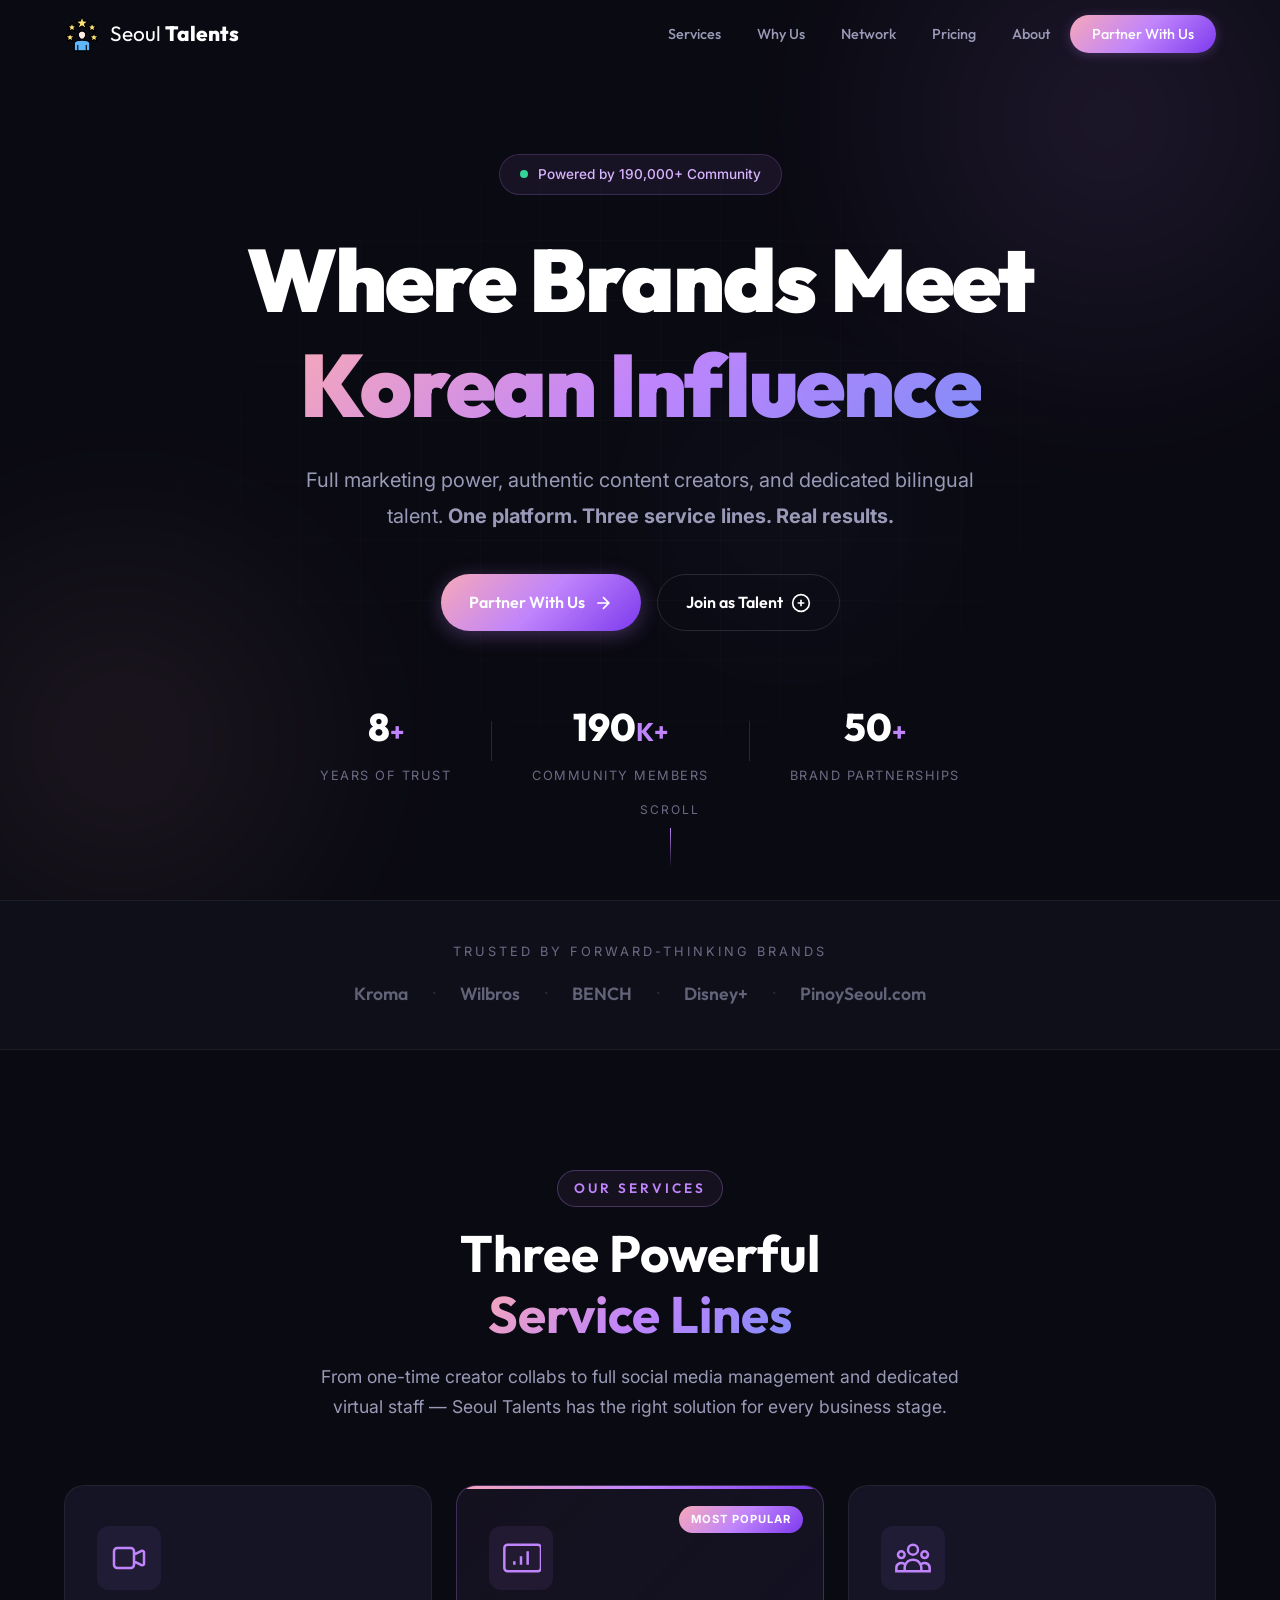
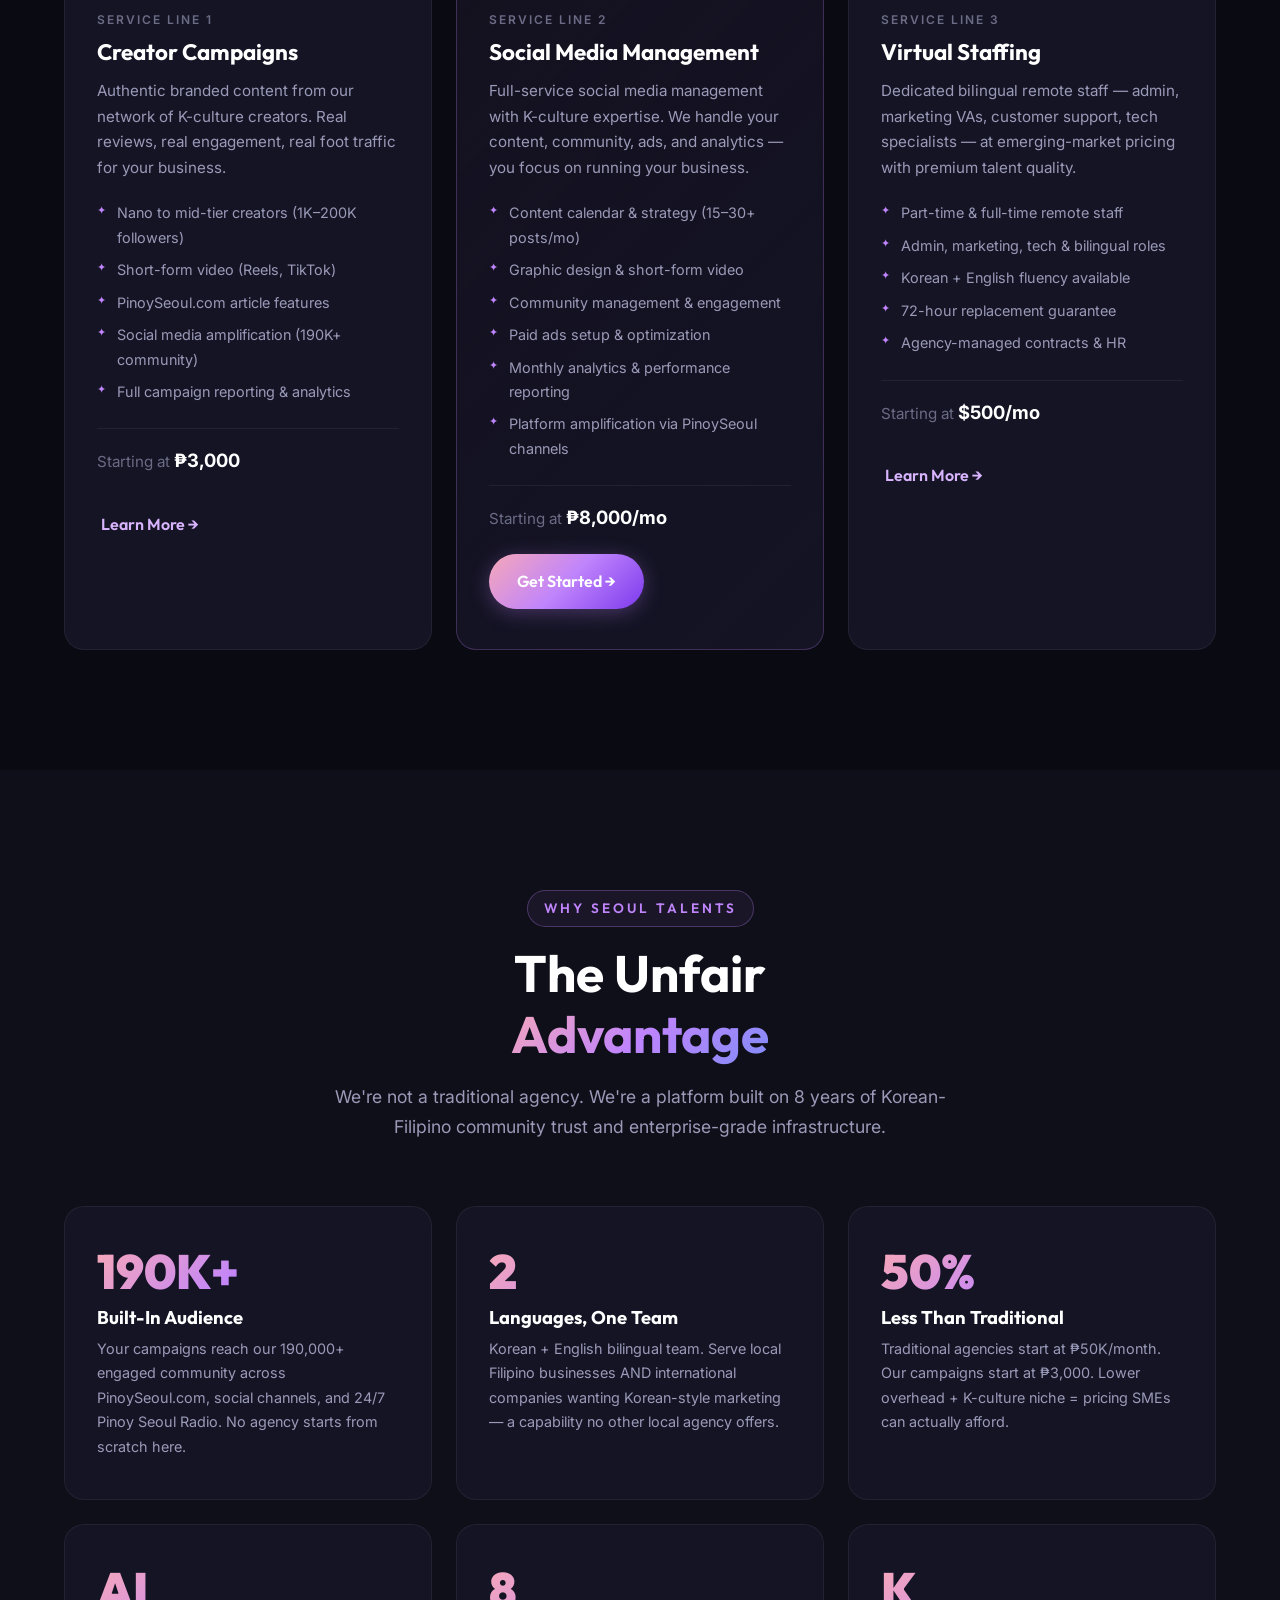
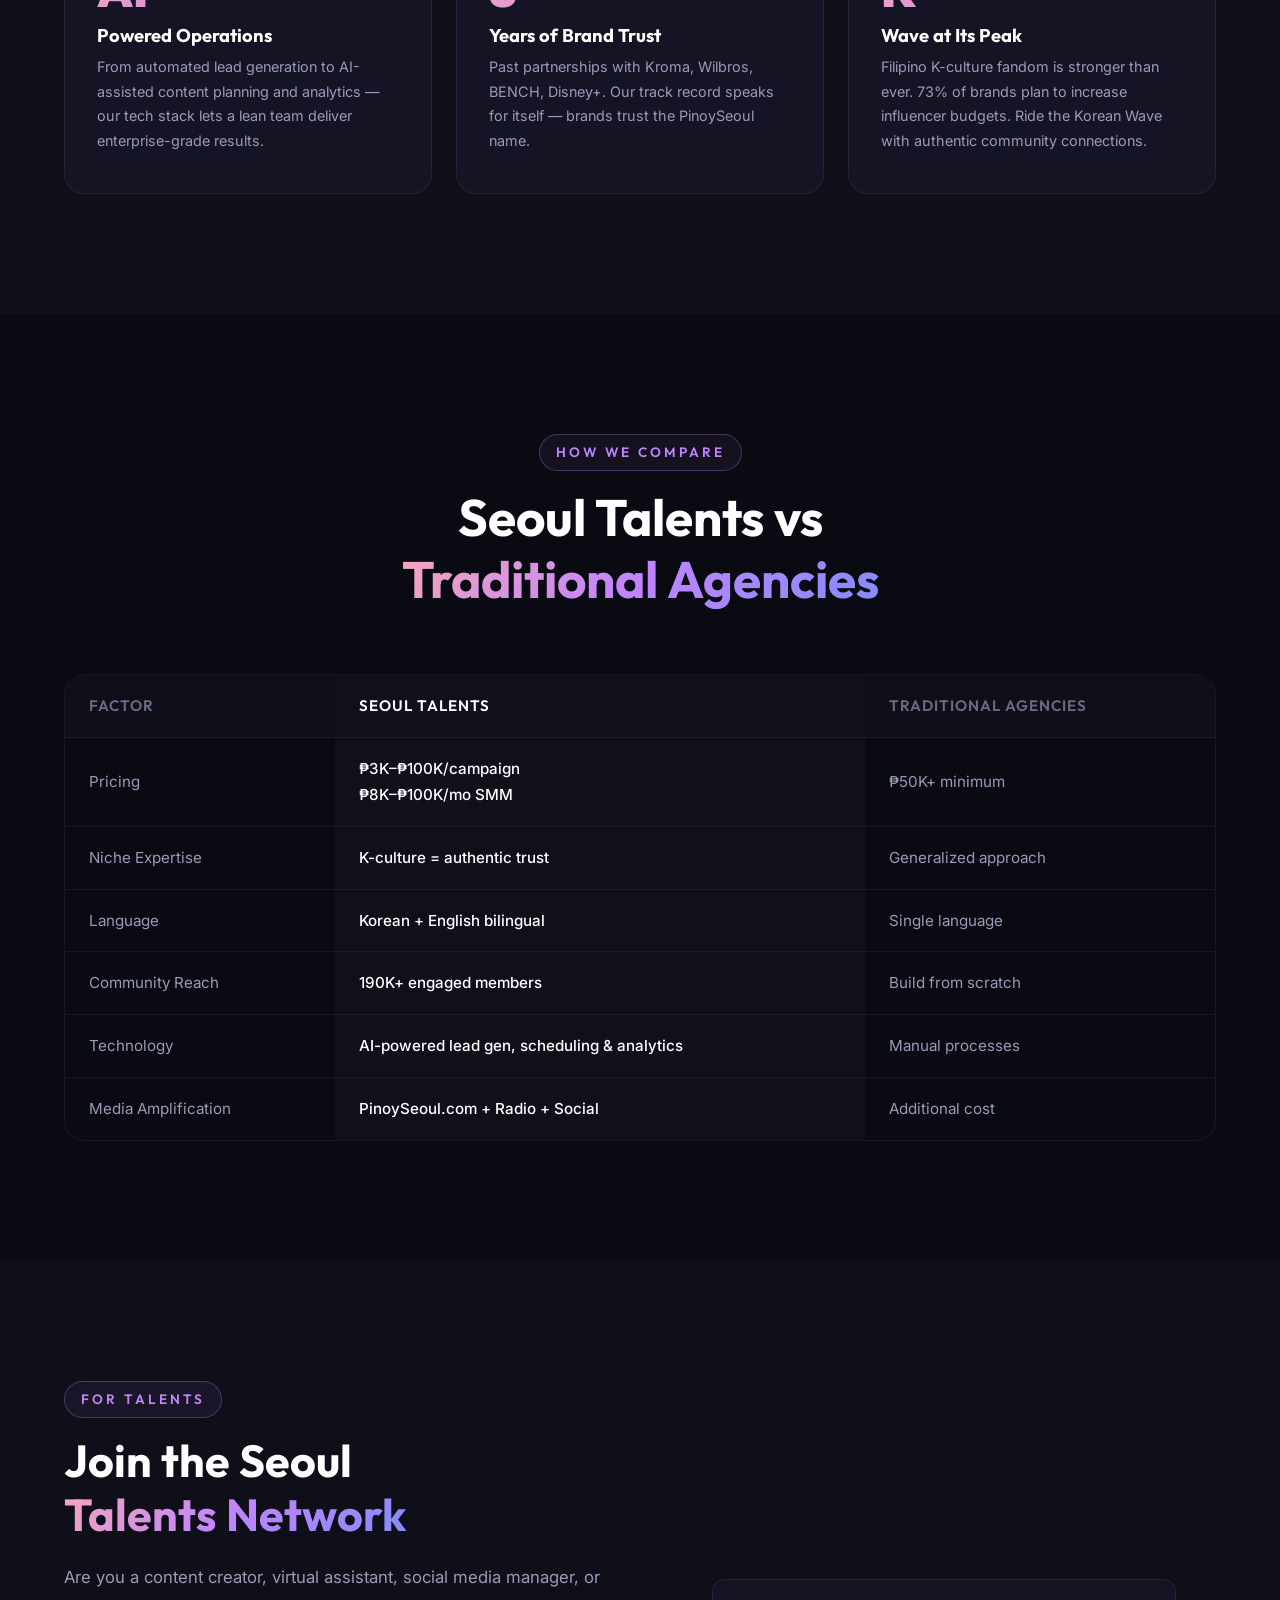
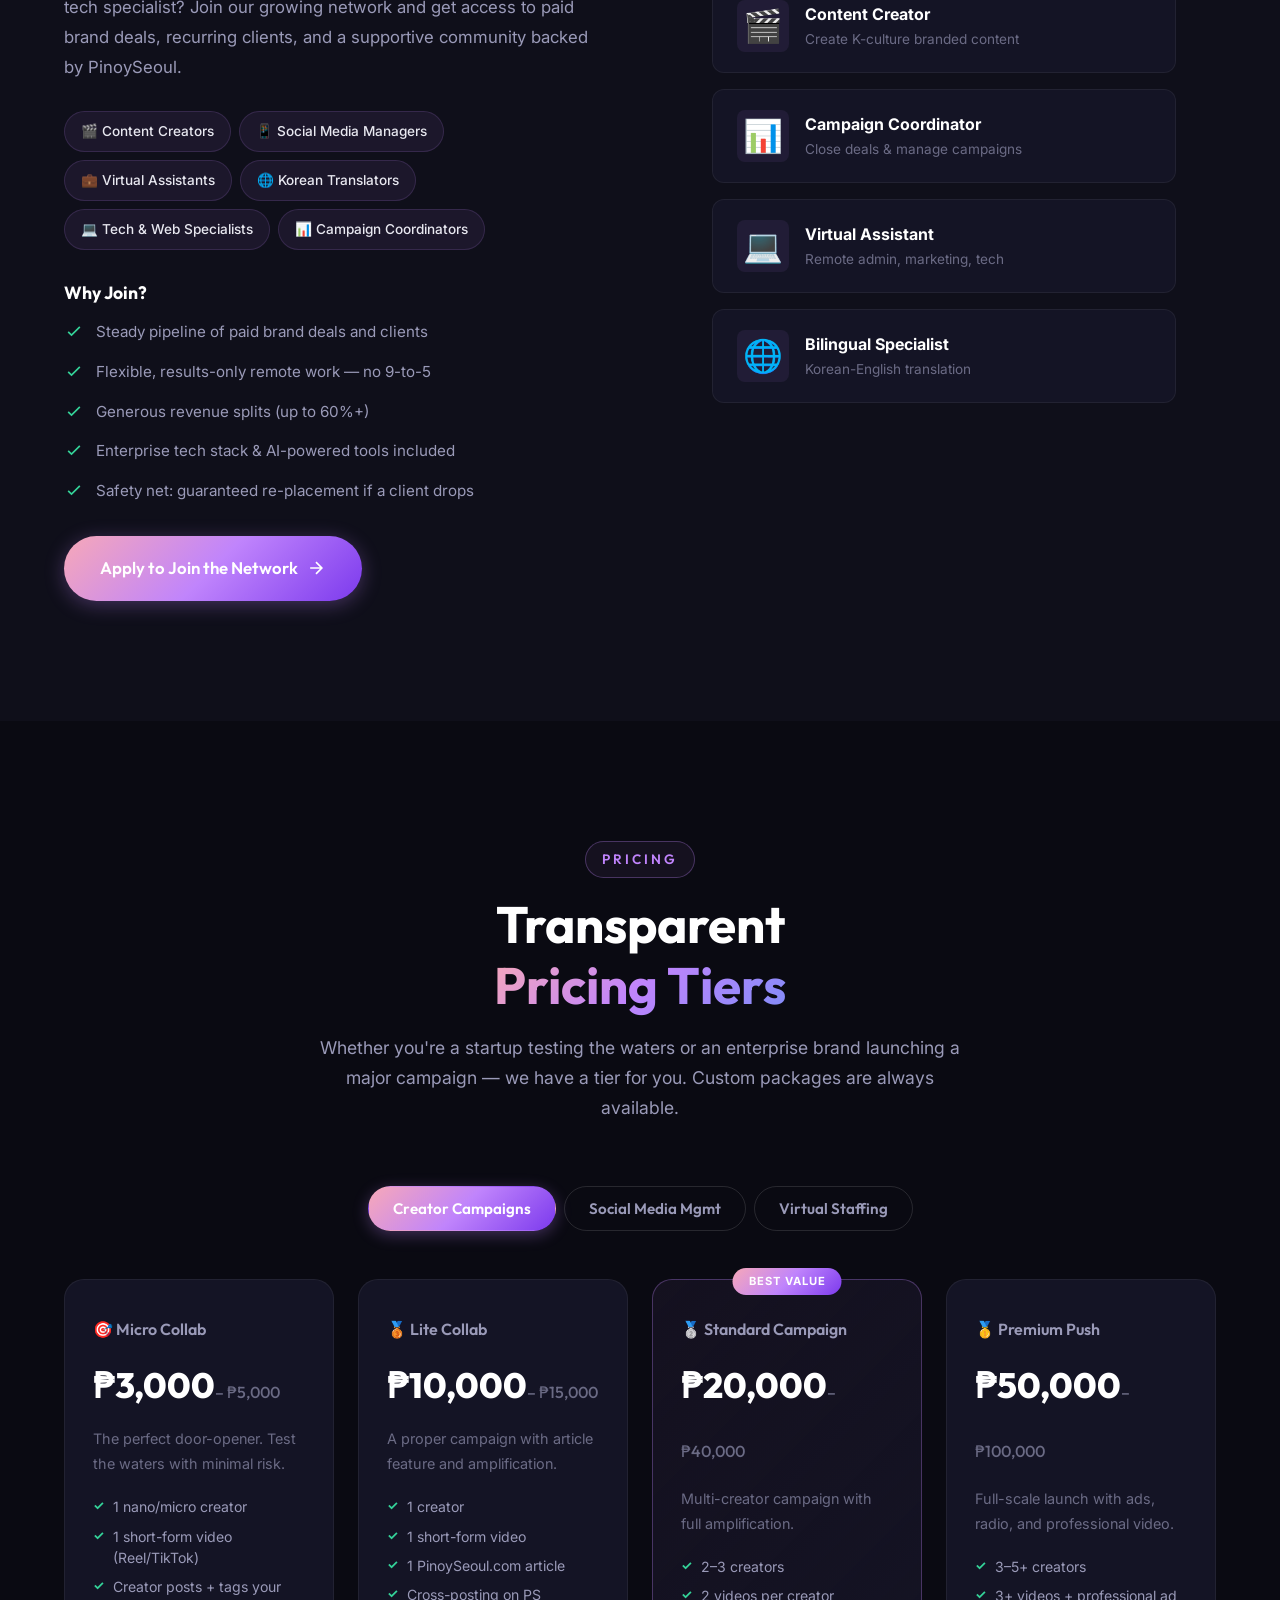
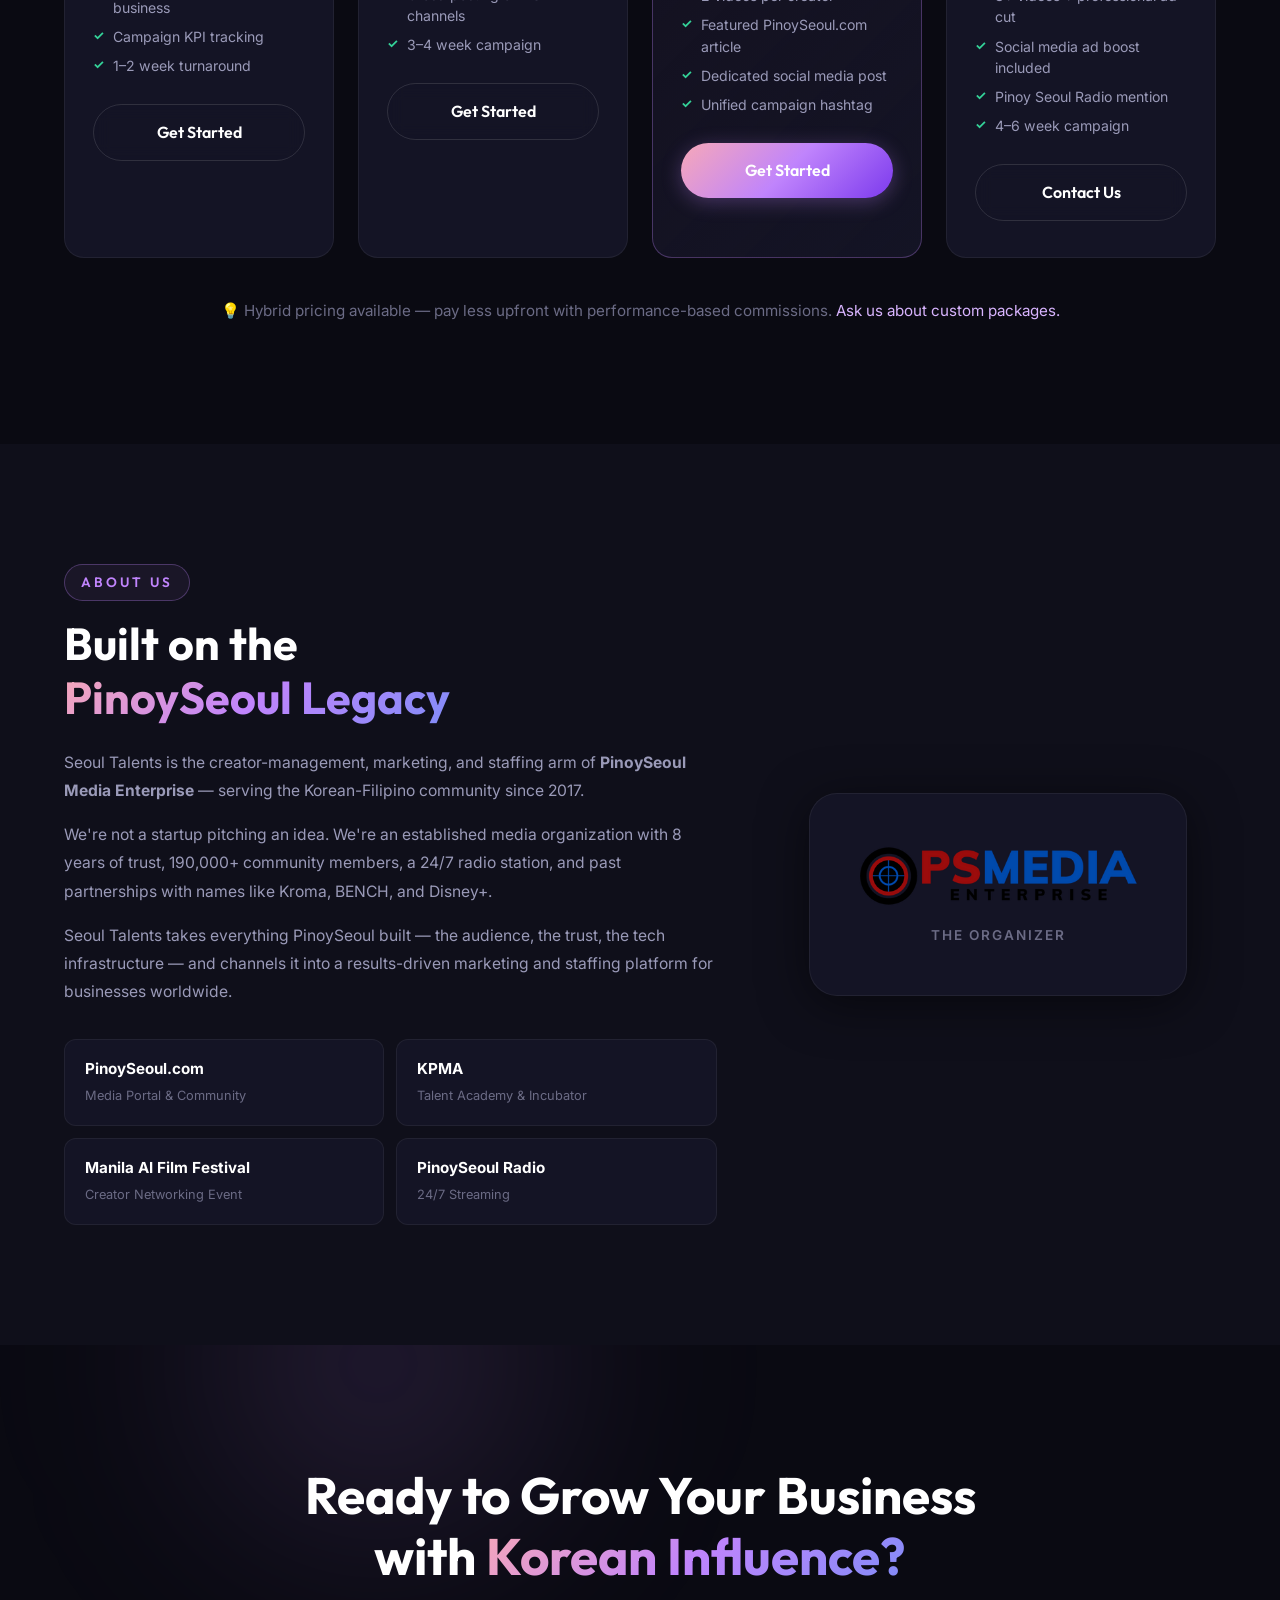
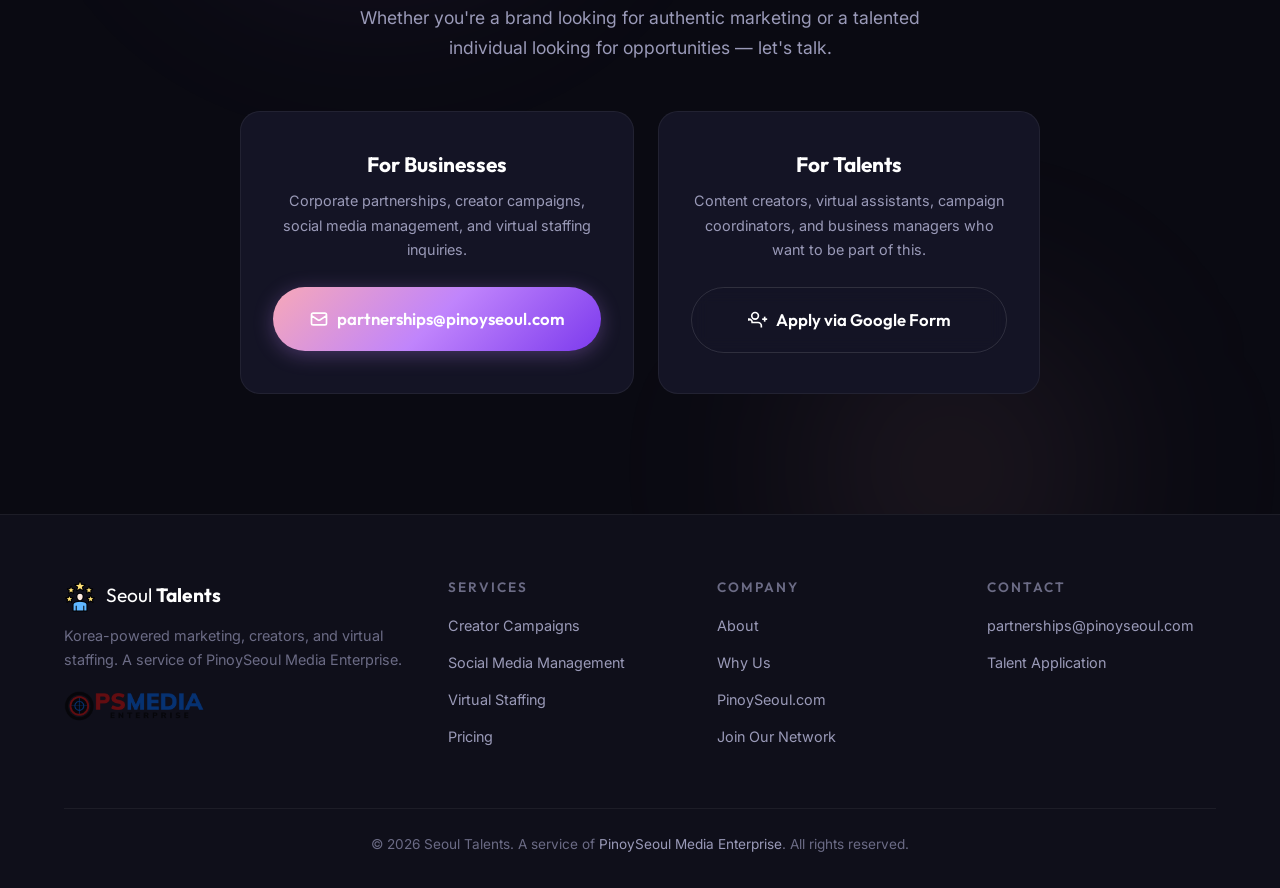
==== commit 9ead1c7d: "Update index.html" ====
--- a/index.html
+++ b/index.html
@@ -769,7 +769,7 @@
                 </div>
             </div>
             <div class="footer-bottom">
-                <p>&copy; 2025 Seoul Talents. A service of <a href="https://pinoyseoul.com" target="_blank" rel="noopener">PinoySeoul Media Enterprise</a>. All rights reserved.</p>
+                <p>&copy; 2026 Seoul Talents. A service of <a href="https://pinoyseoul.com" target="_blank" rel="noopener">PinoySeoul Media Enterprise</a>. All rights reserved.</p>
             </div>
         </div>
     </footer>
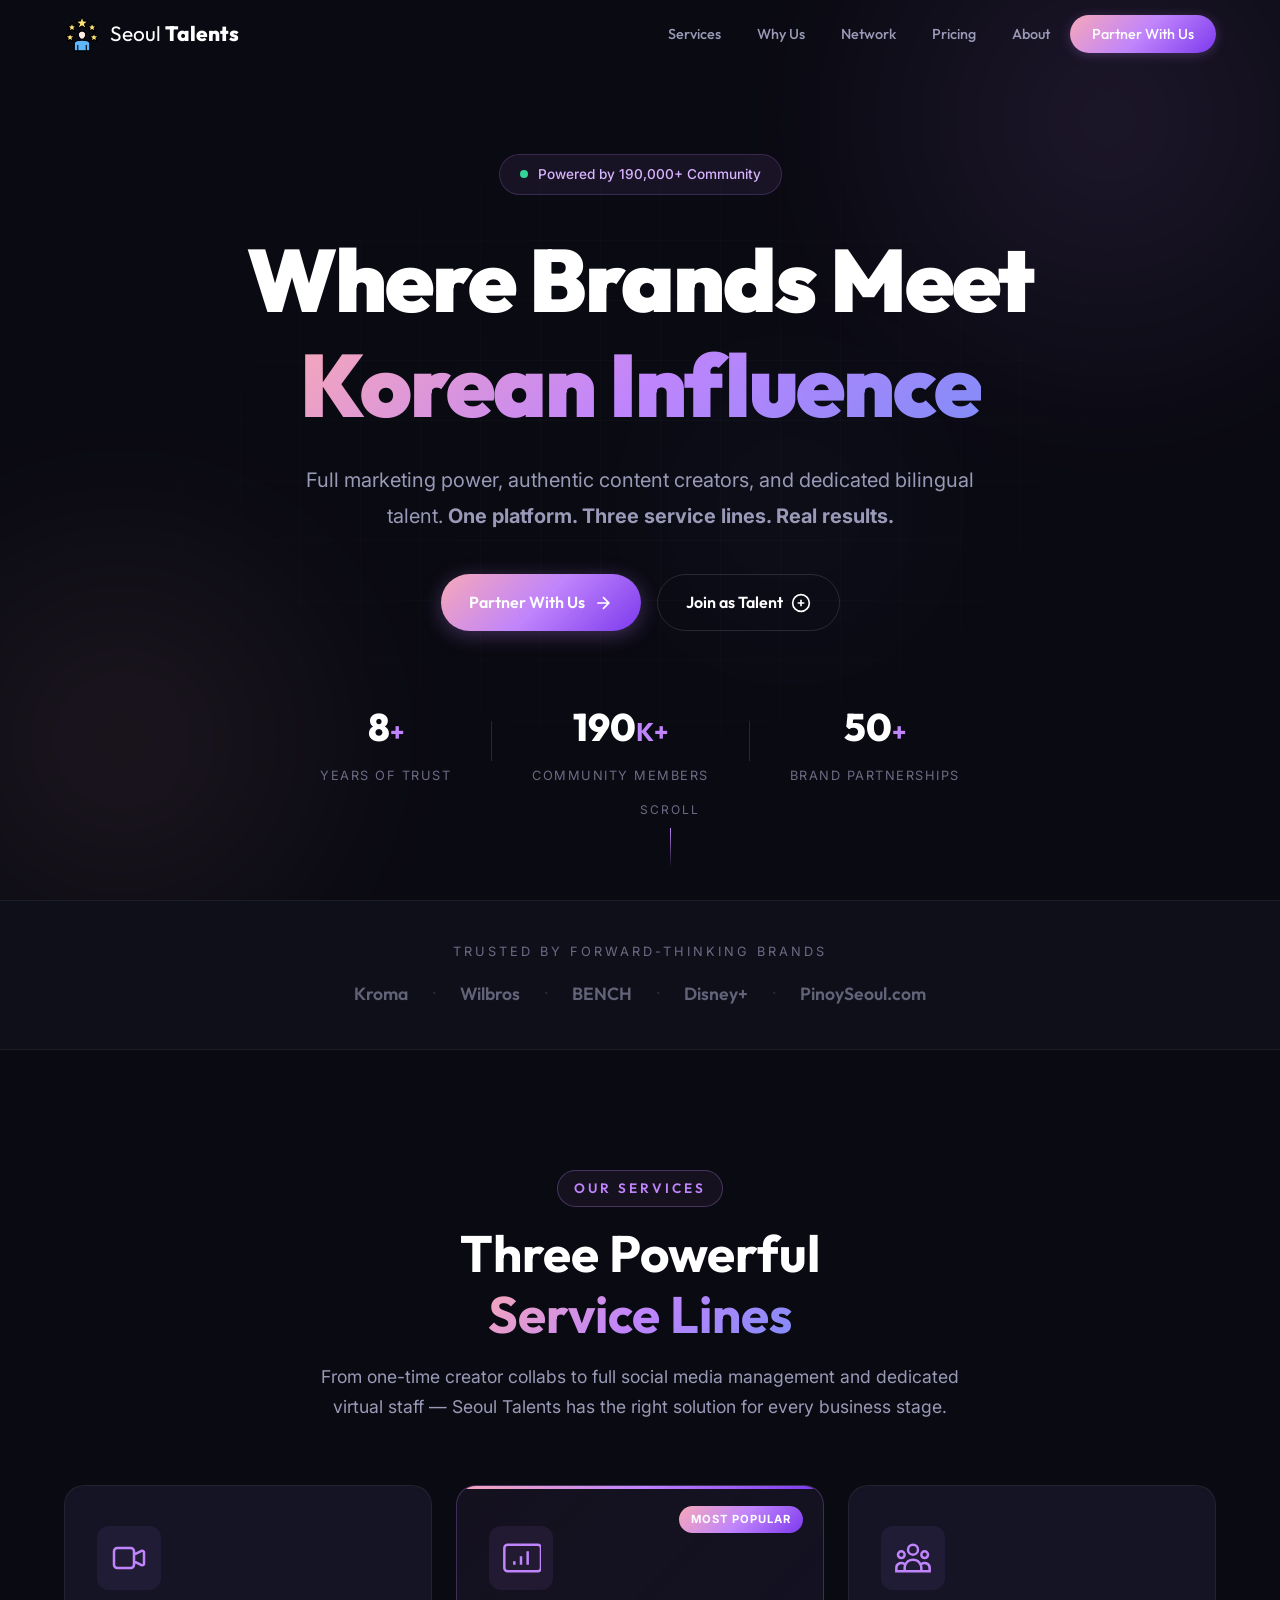
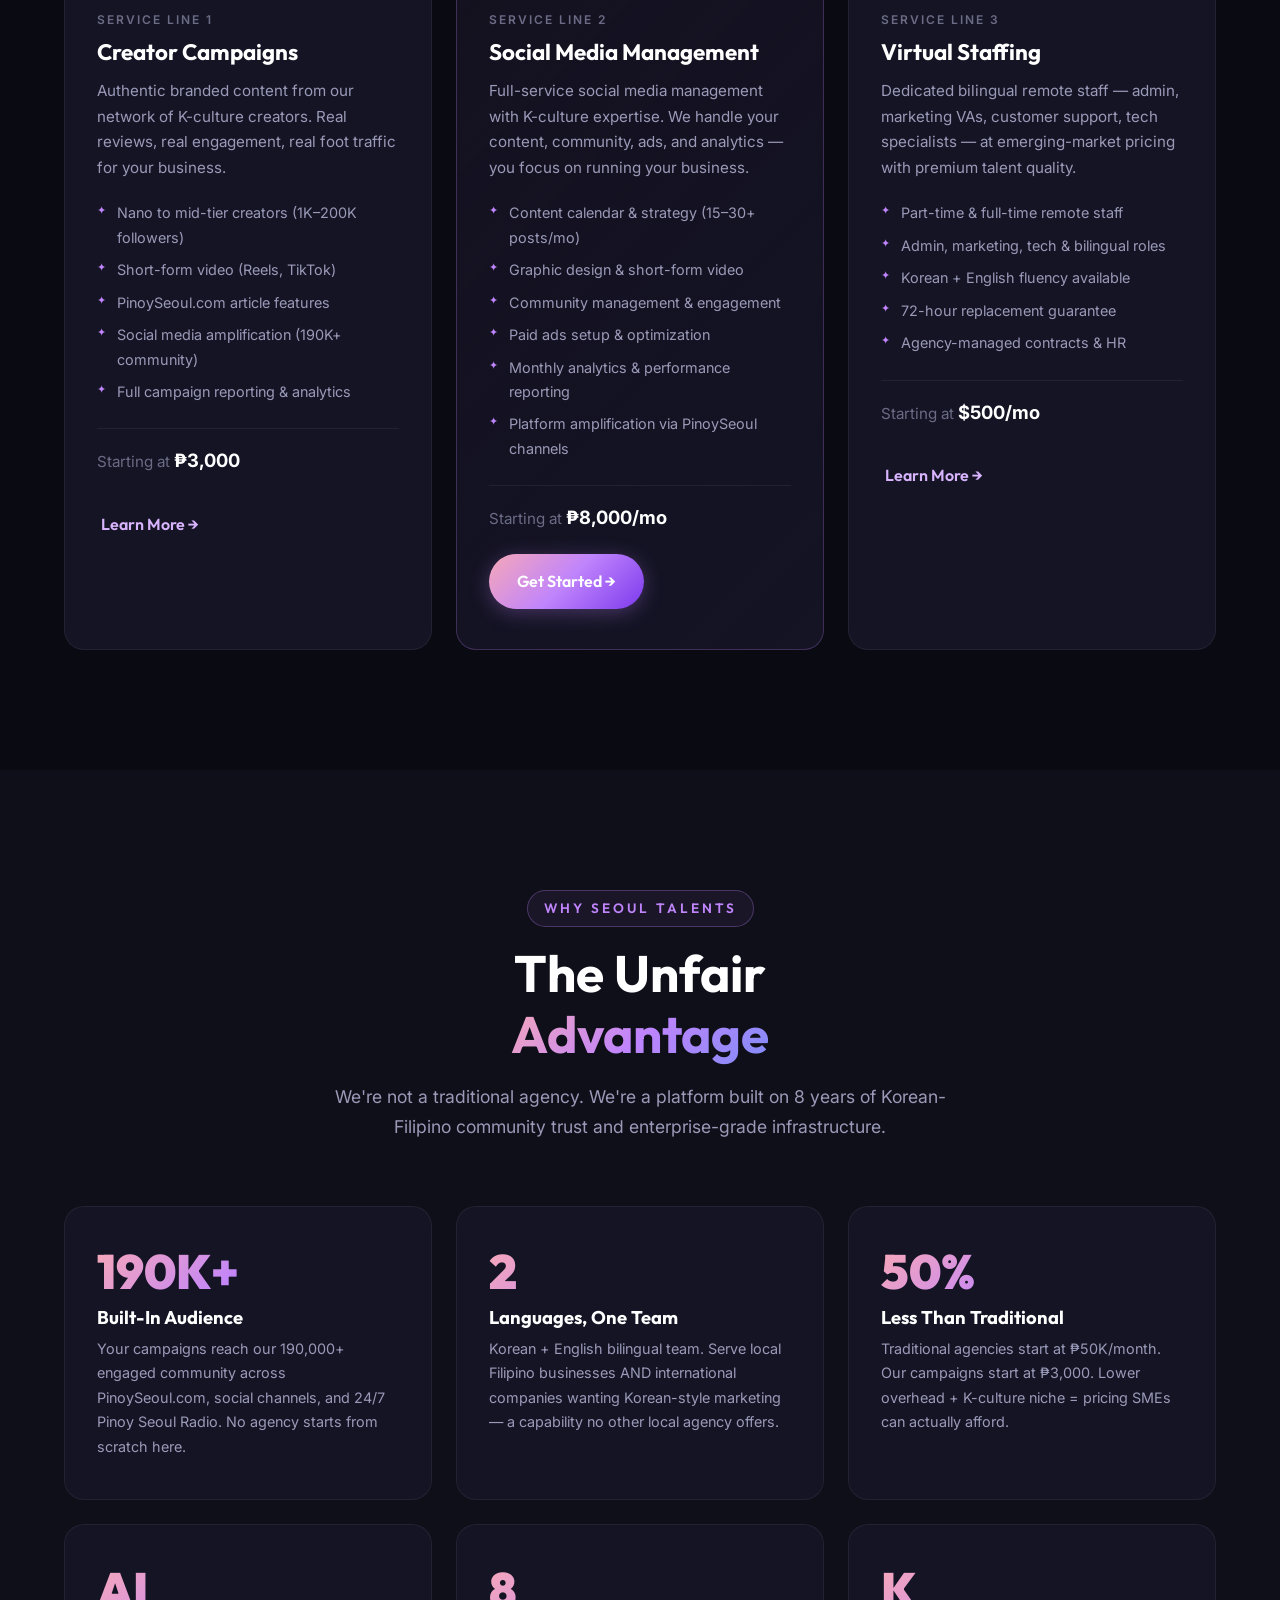
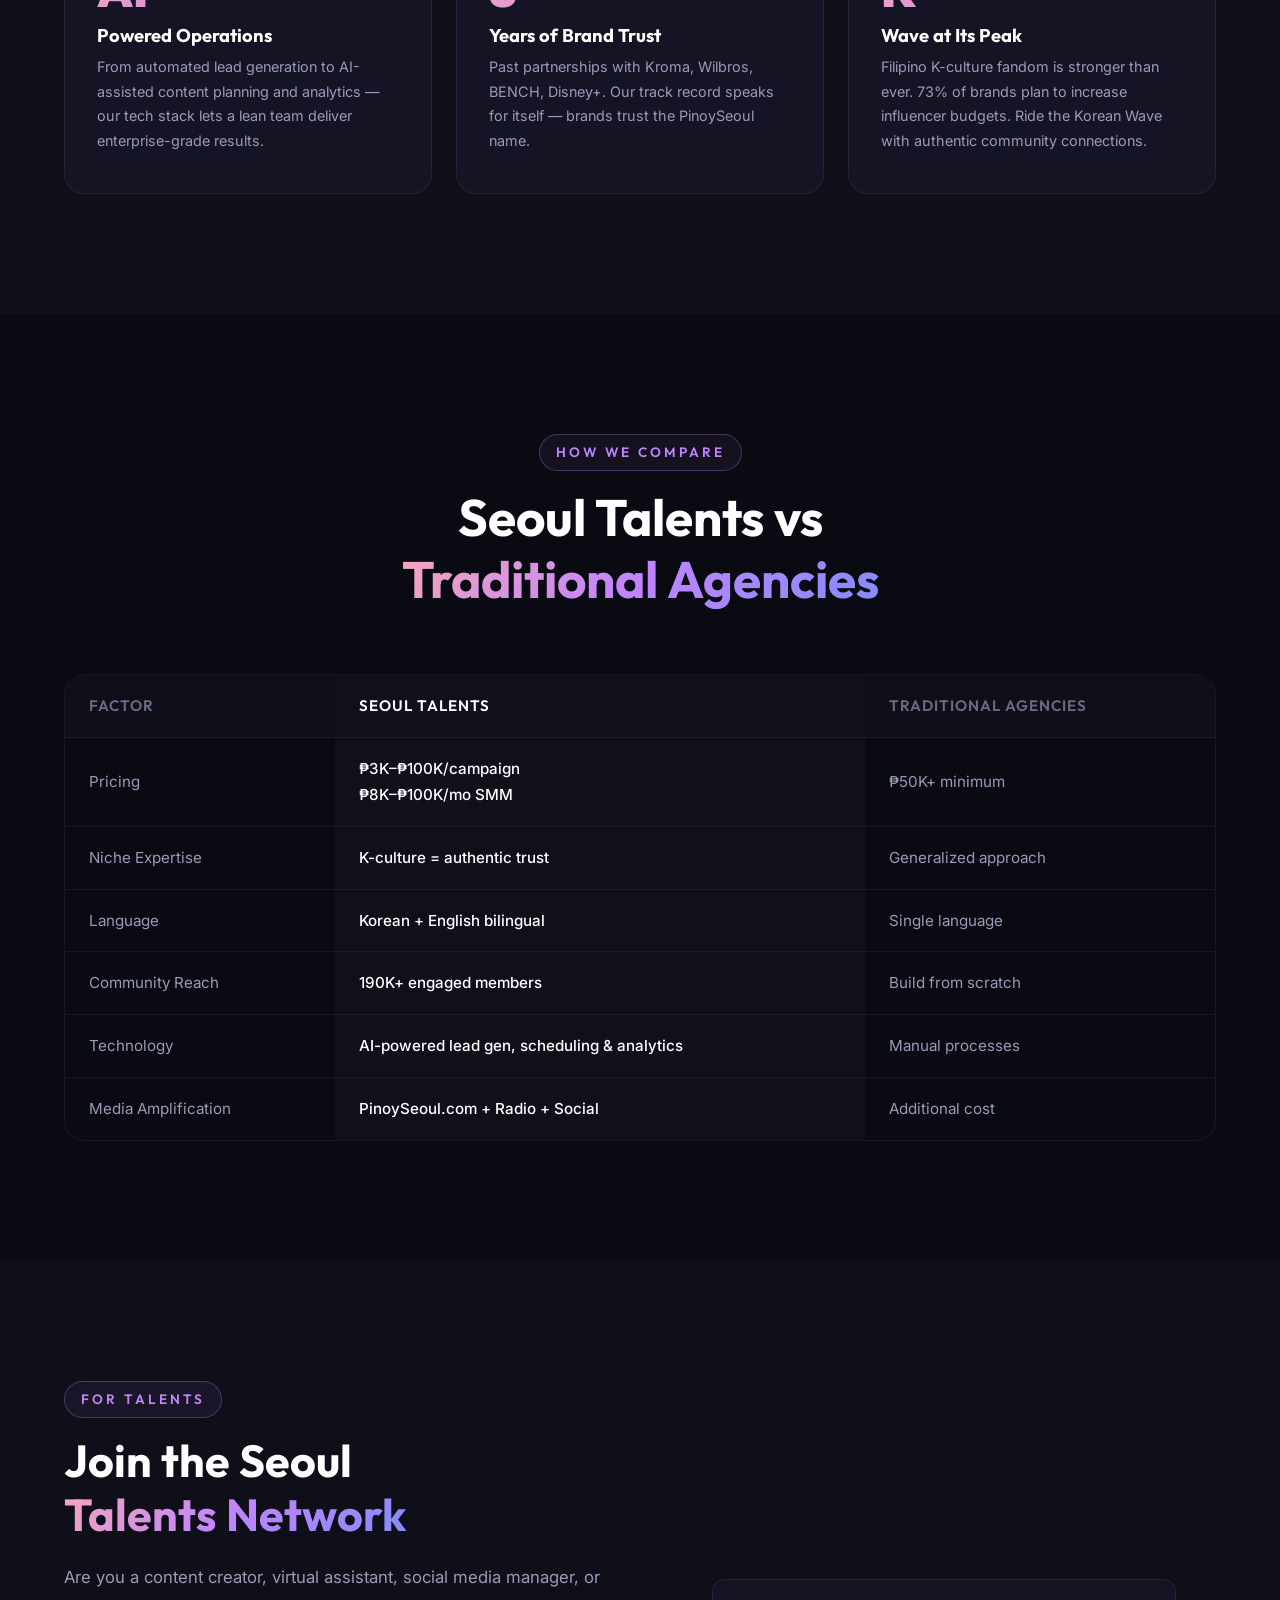
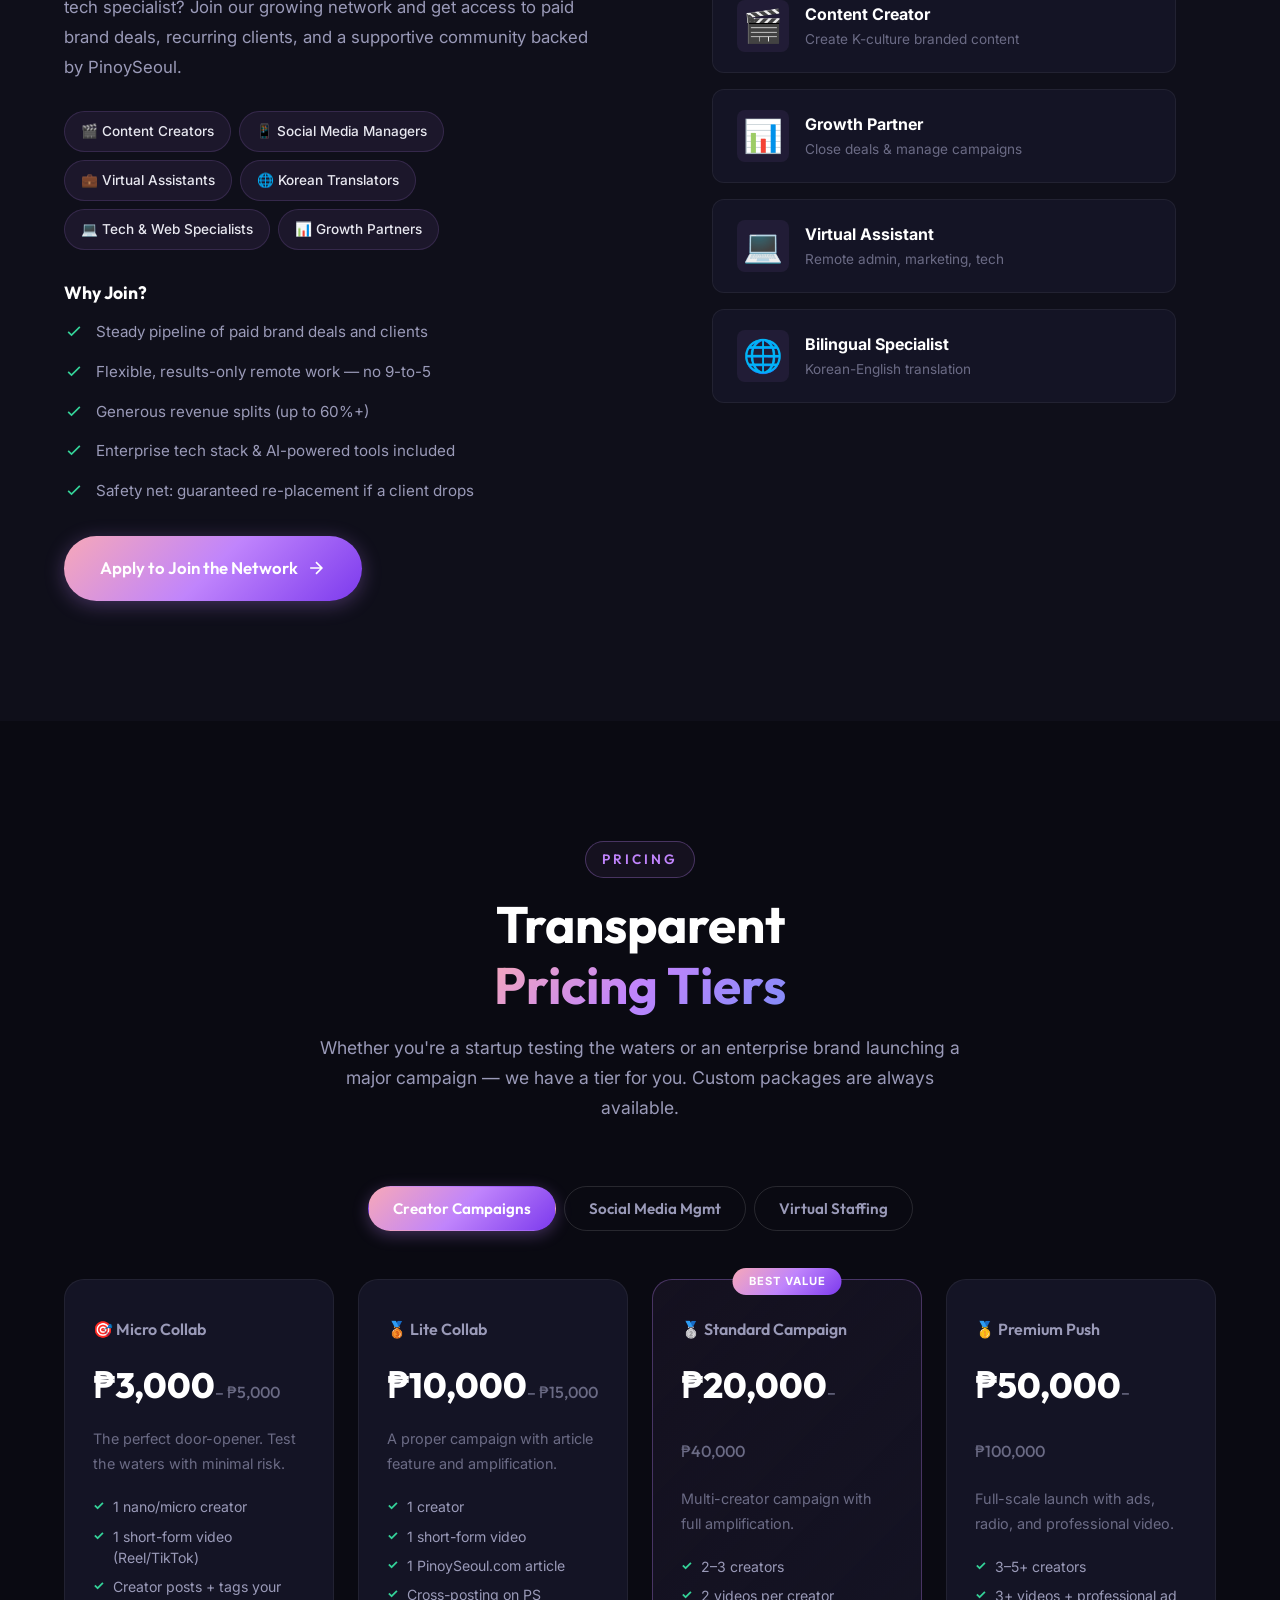
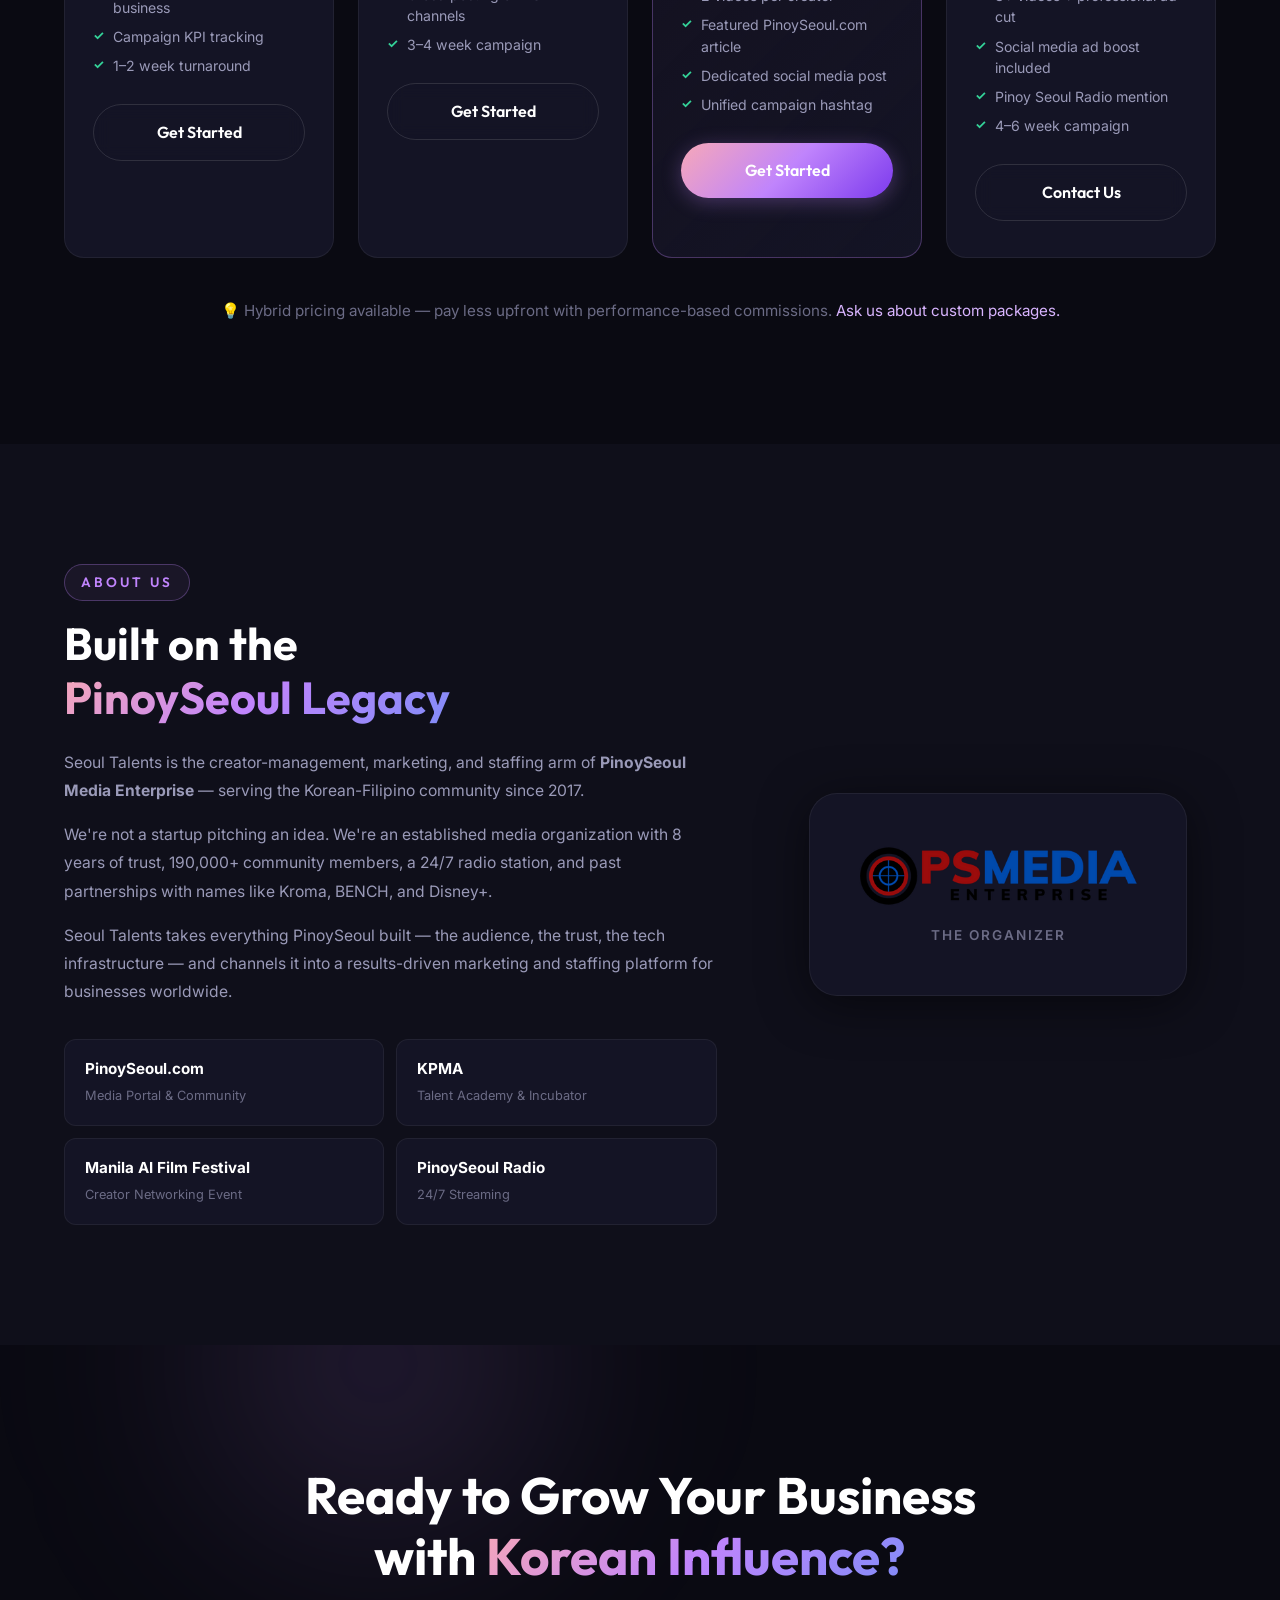
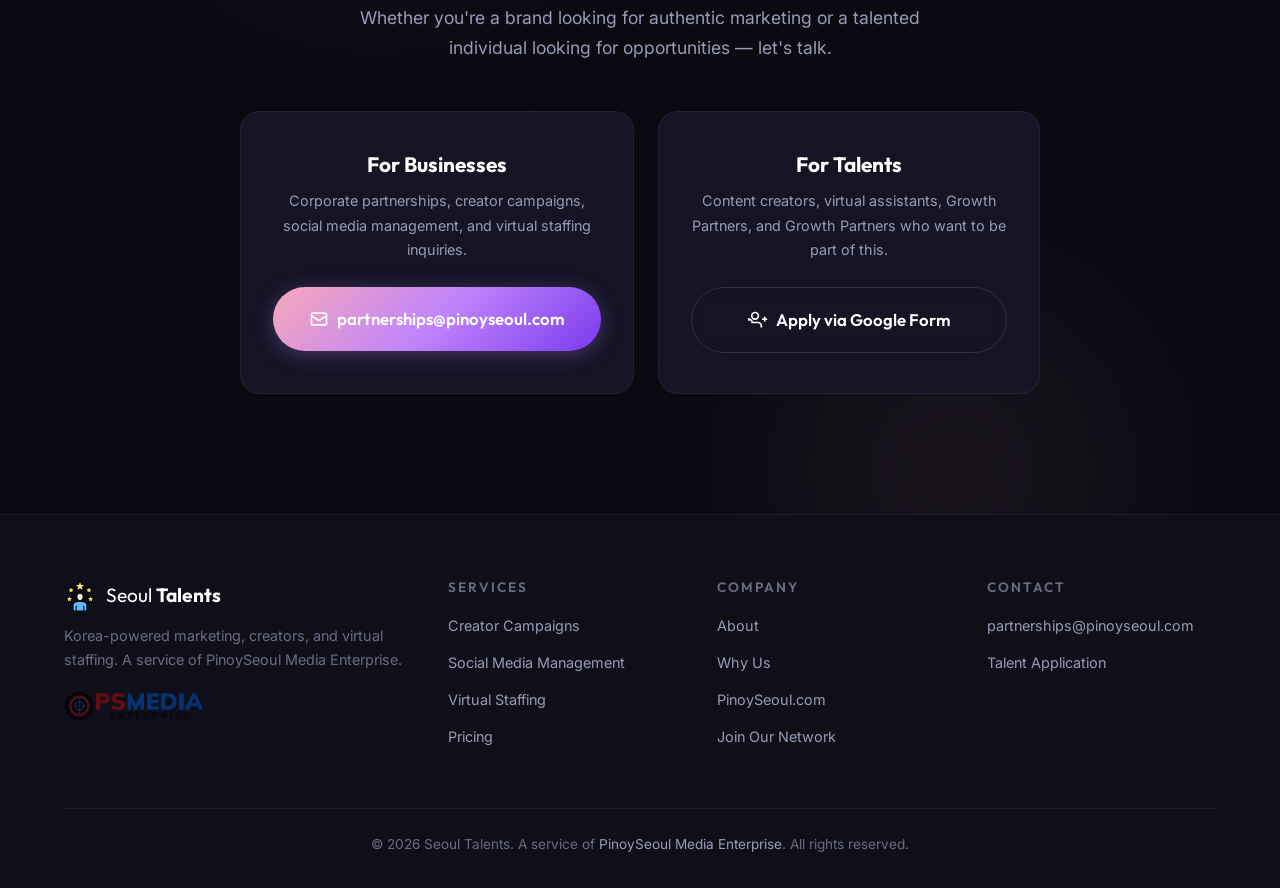
==== commit fd7fb8ae: "Replace 'Campaign Coordinators' with 'Growth Partners'" ====
--- a/index.html
+++ b/index.html
@@ -413,7 +413,7 @@
                         <div class="role-chip">💼 Virtual Assistants</div>
                         <div class="role-chip">🌐 Korean Translators</div>
                         <div class="role-chip">💻 Tech & Web Specialists</div>
-                        <div class="role-chip">📊 Campaign Coordinators</div>
+                        <div class="role-chip">📊 Growth Partners</div>
                     </div>
                     <h3 class="network-benefit-title">Why Join?</h3>
                     <ul class="network-benefits">
@@ -454,7 +454,7 @@
                     <div class="visual-card visual-card-2">
                         <div class="visual-icon">📊</div>
                         <div>
-                            <strong>Campaign Coordinator</strong>
+                            <strong>Growth Partner</strong>
                             <p>Close deals & manage campaigns</p>
                         </div>
                     </div>
@@ -719,7 +719,7 @@
                     </div>
                     <div class="cta-box" id="cta-box-talent">
                         <h3>For Talents</h3>
-                        <p>Content creators, virtual assistants, campaign coordinators, and business managers who want to be part of this.</p>
+                        <p>Content creators, virtual assistants, Growth Partners, and Growth Partners who want to be part of this.</p>
                         <a href="https://forms.gle/KAcunKjKTfgVcGh36" target="_blank" rel="noopener" class="btn btn-outline btn-lg" id="cta-final-talent-apply">
                             <svg width="20" height="20" viewBox="0 0 24 24" fill="none" stroke="currentColor" stroke-width="2"><path d="M16 21v-2a4 4 0 00-4-4H5a4 4 0 00-4-4v2"/><circle cx="8.5" cy="7" r="4"/><line x1="20" y1="8" x2="20" y2="14"/><line x1="23" y1="11" x2="17" y2="11"/></svg>
                             <span>Apply via Google Form</span>
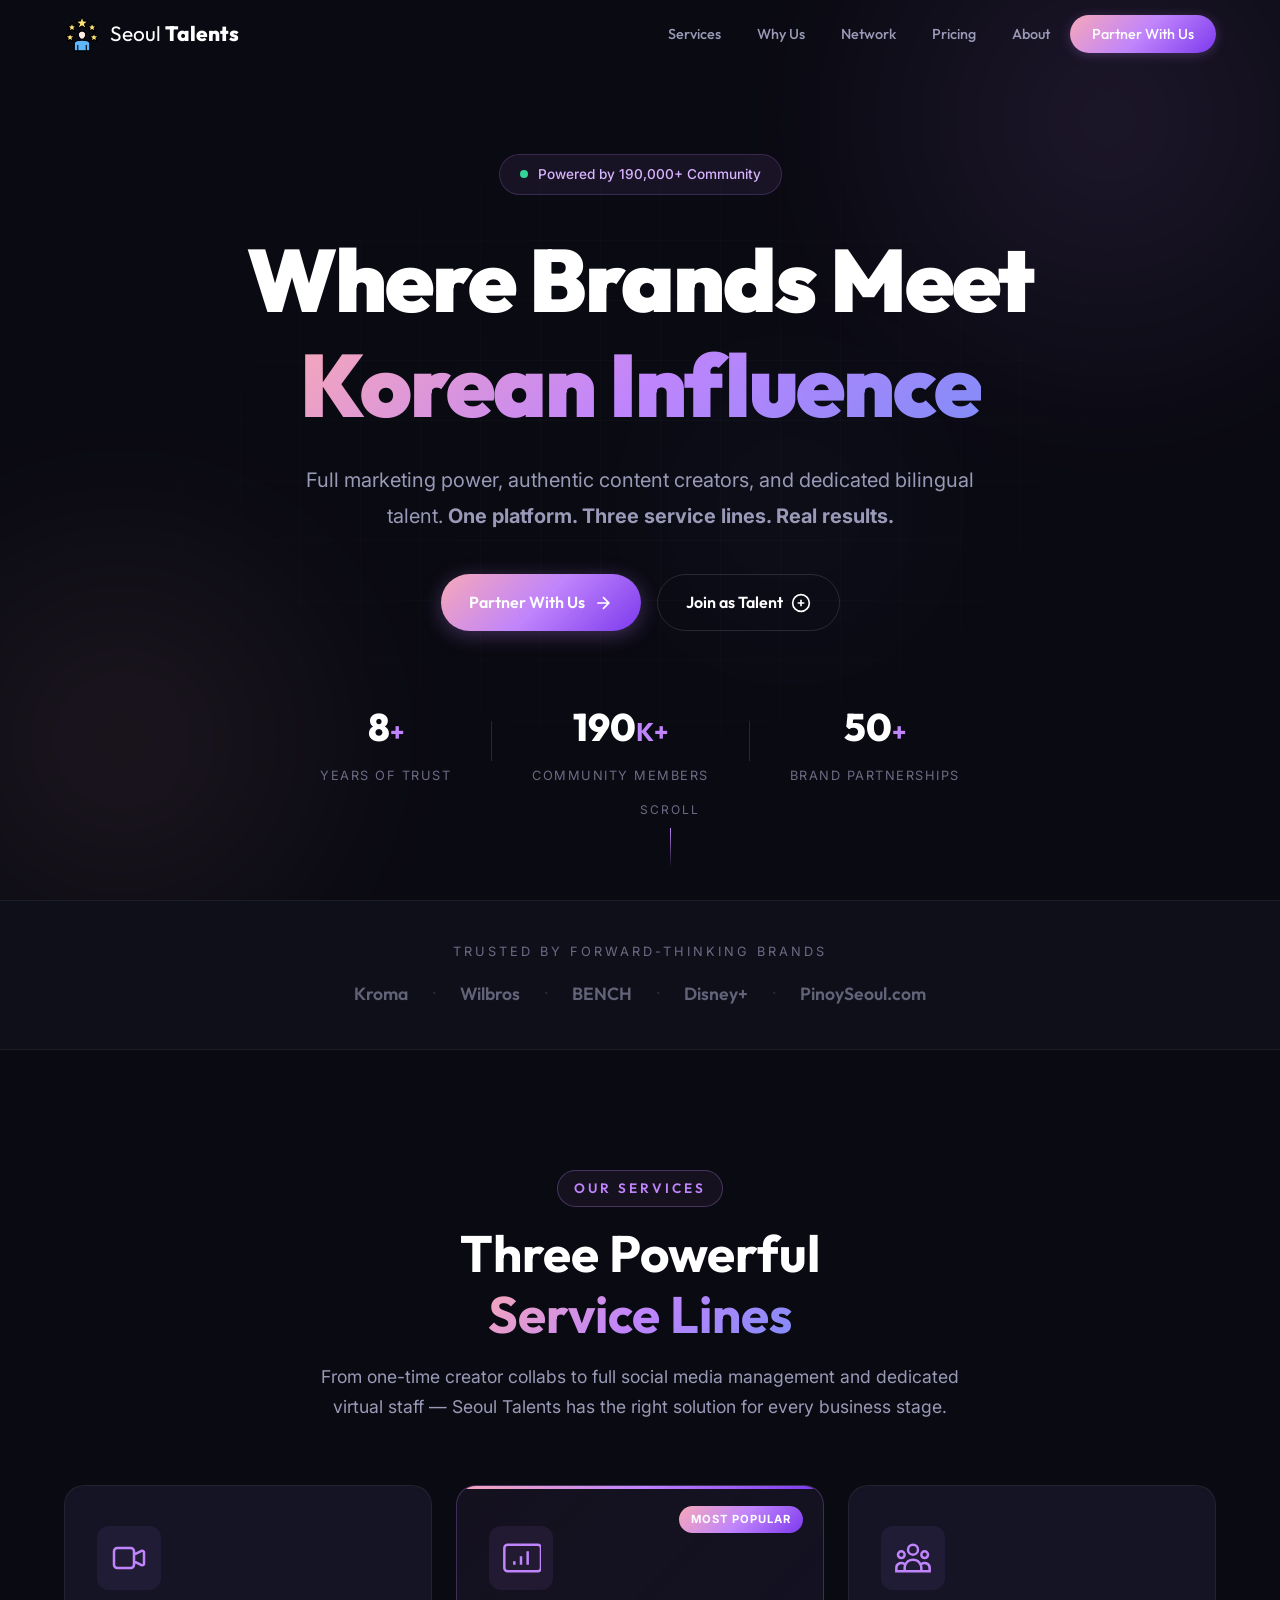
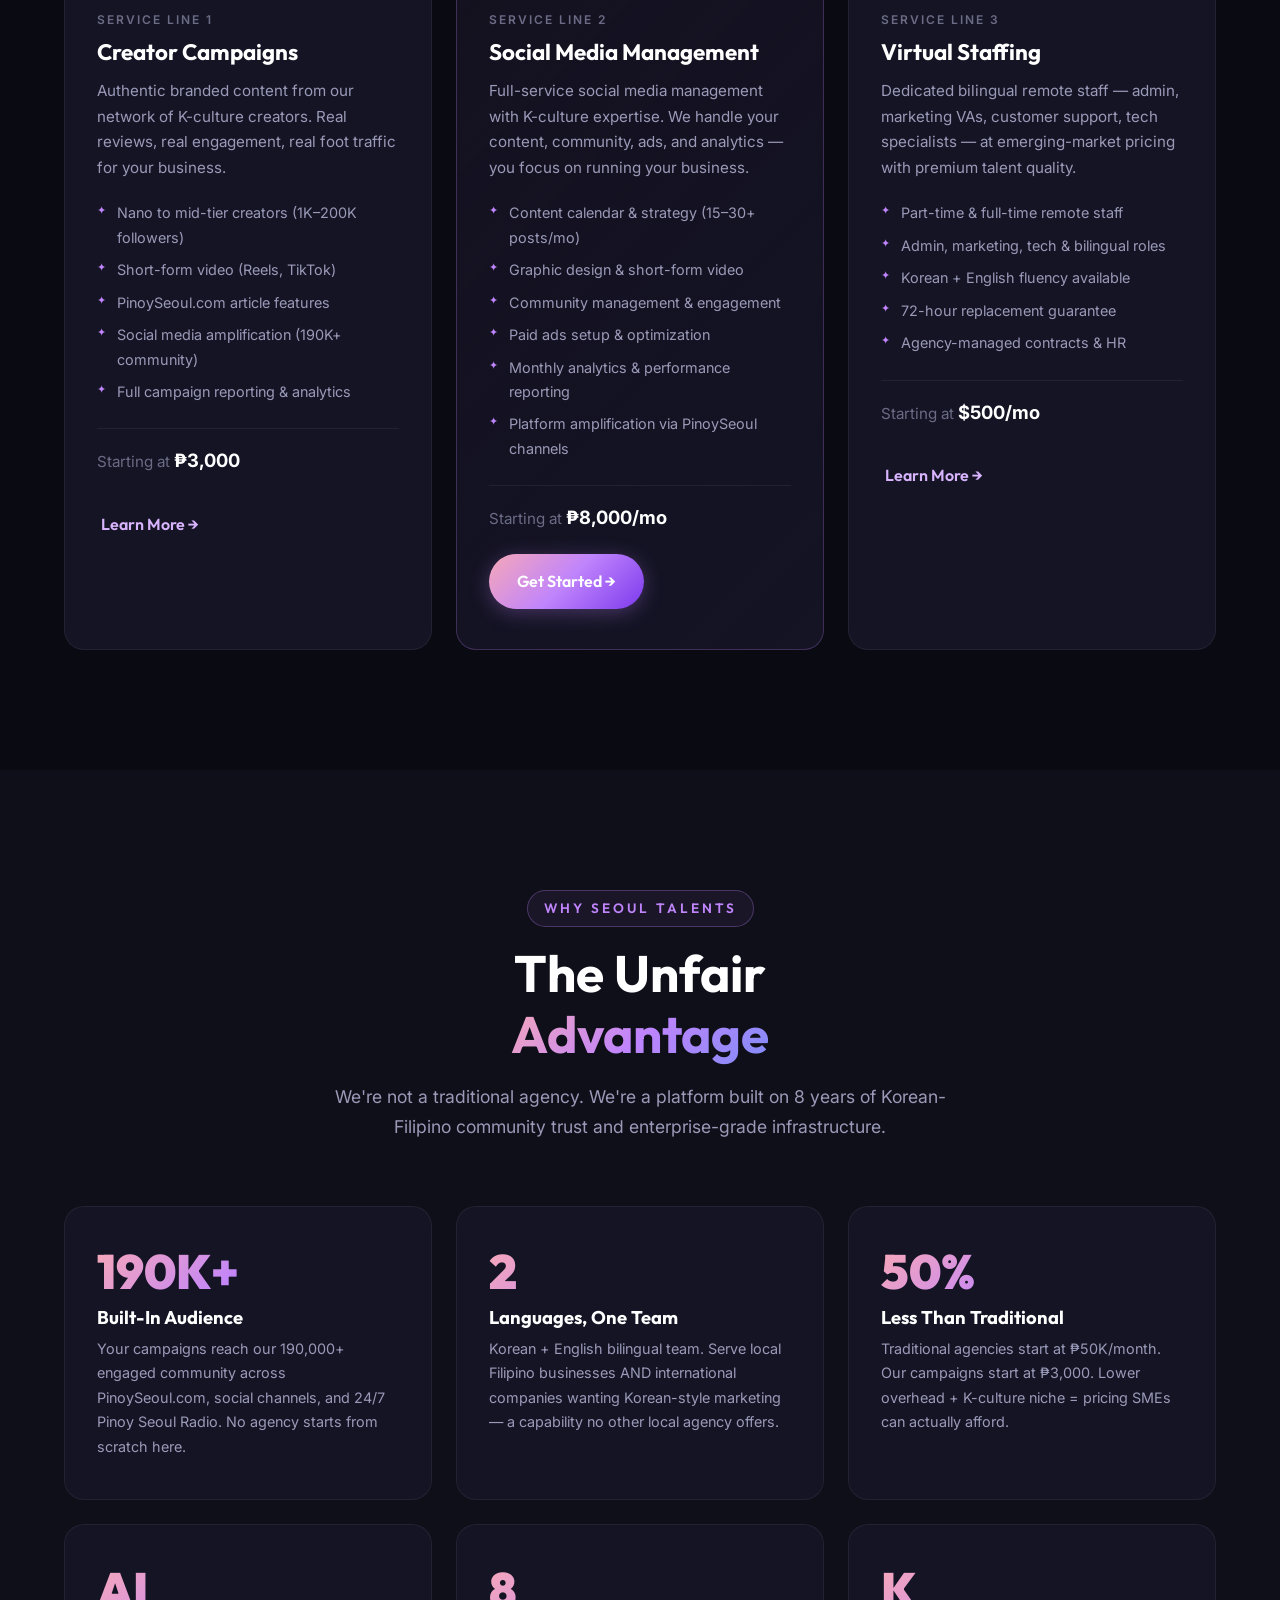
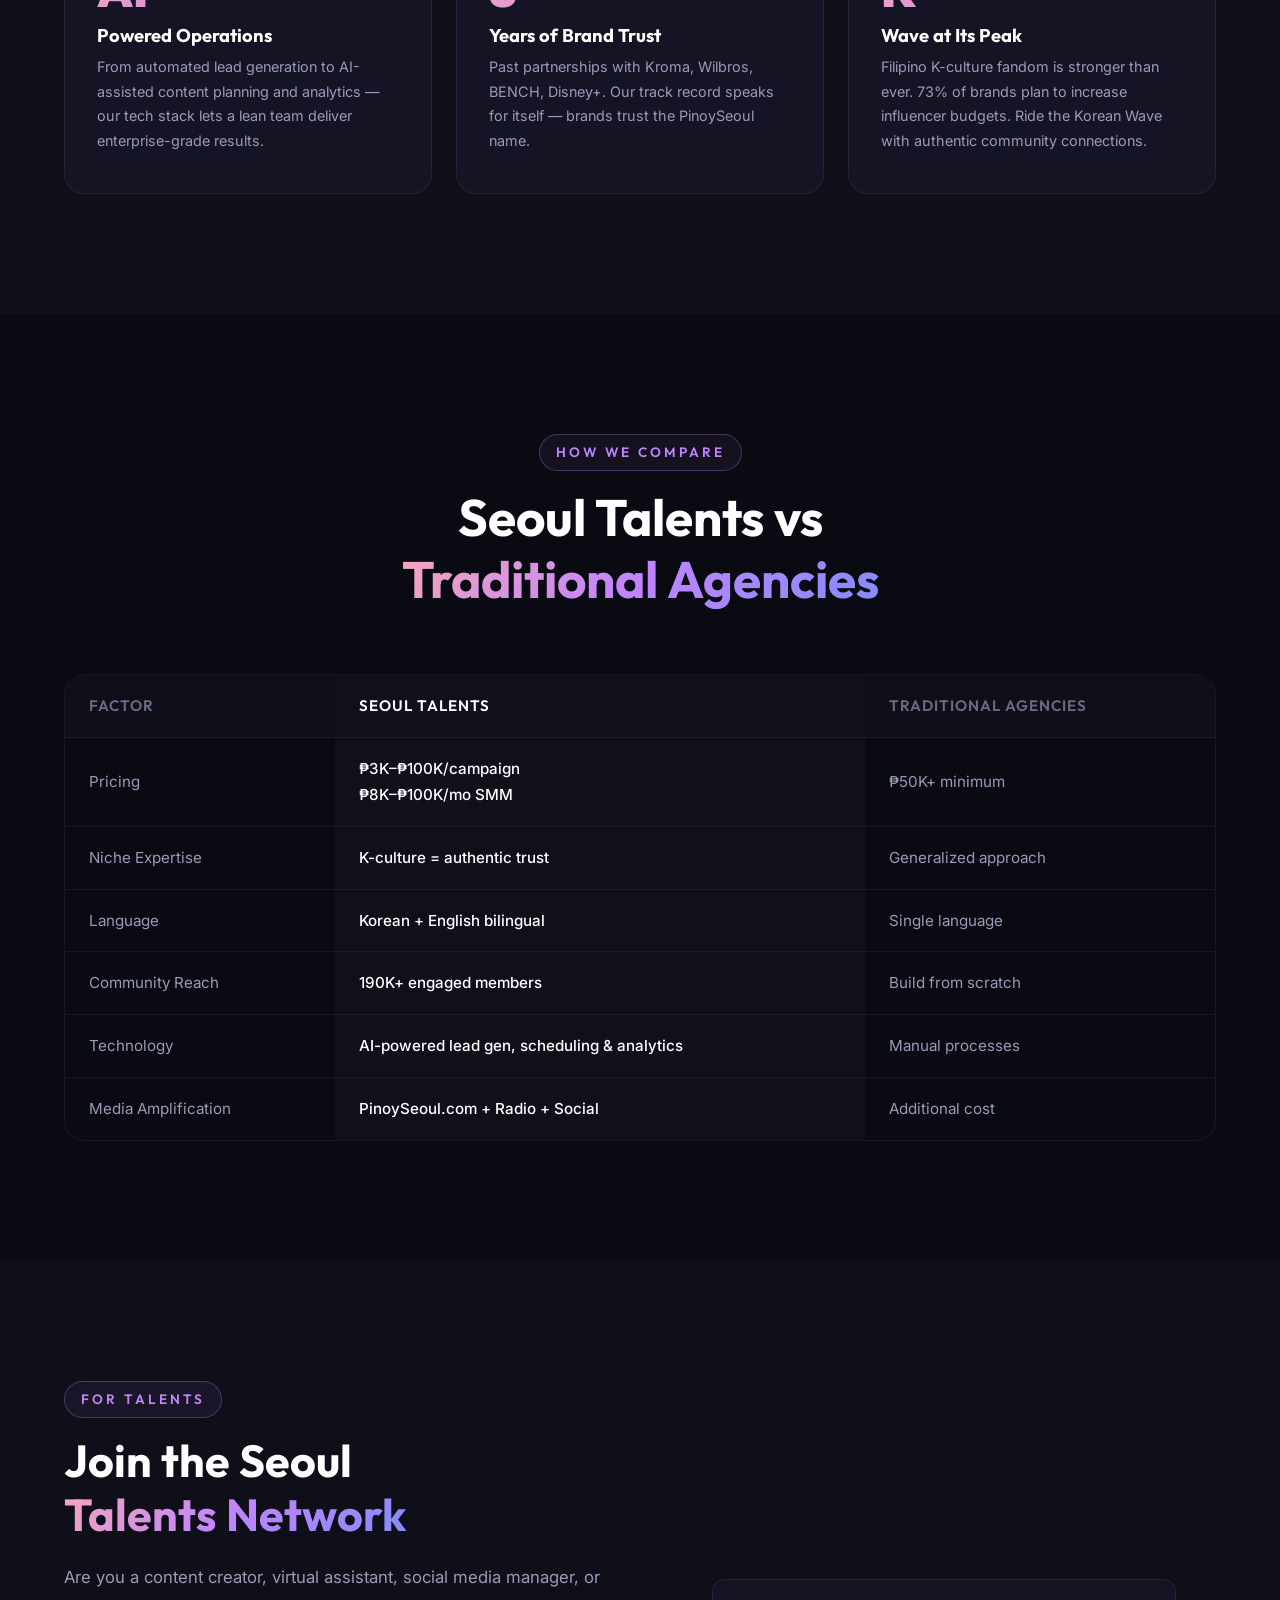
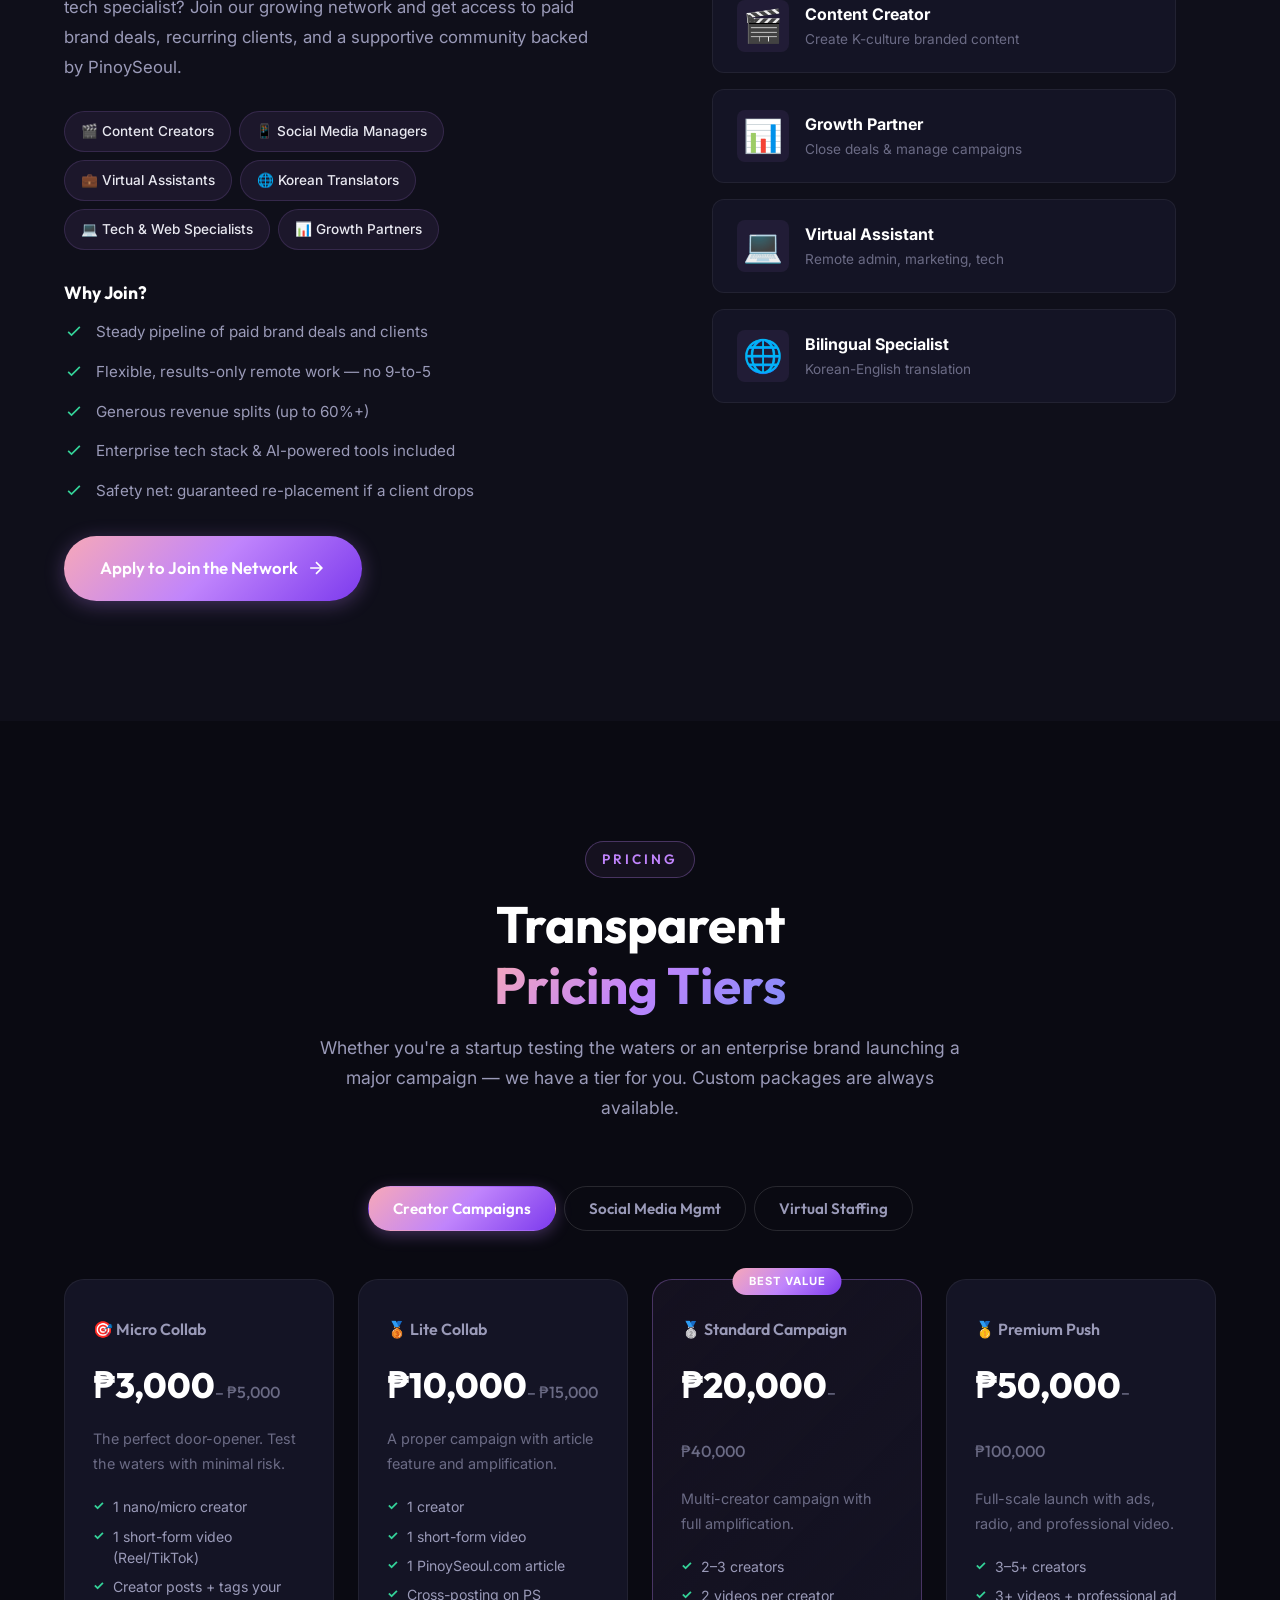
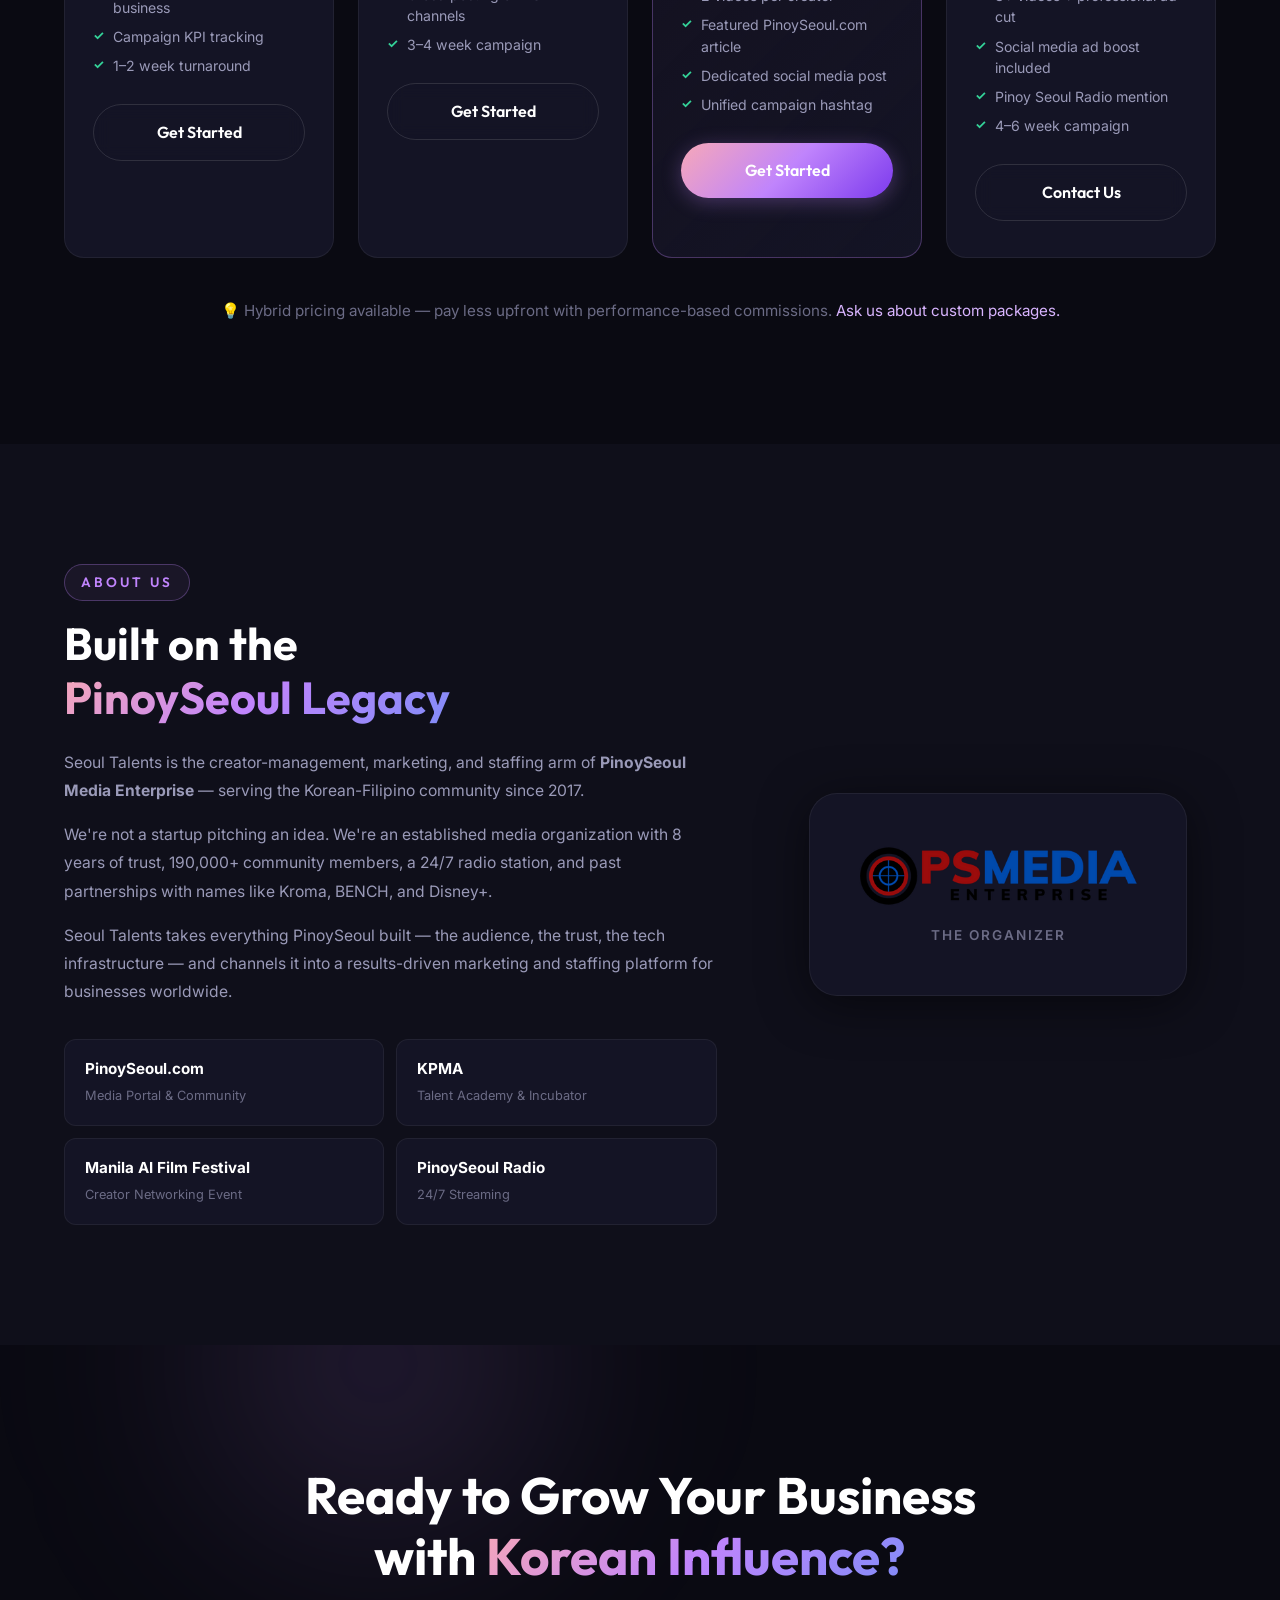
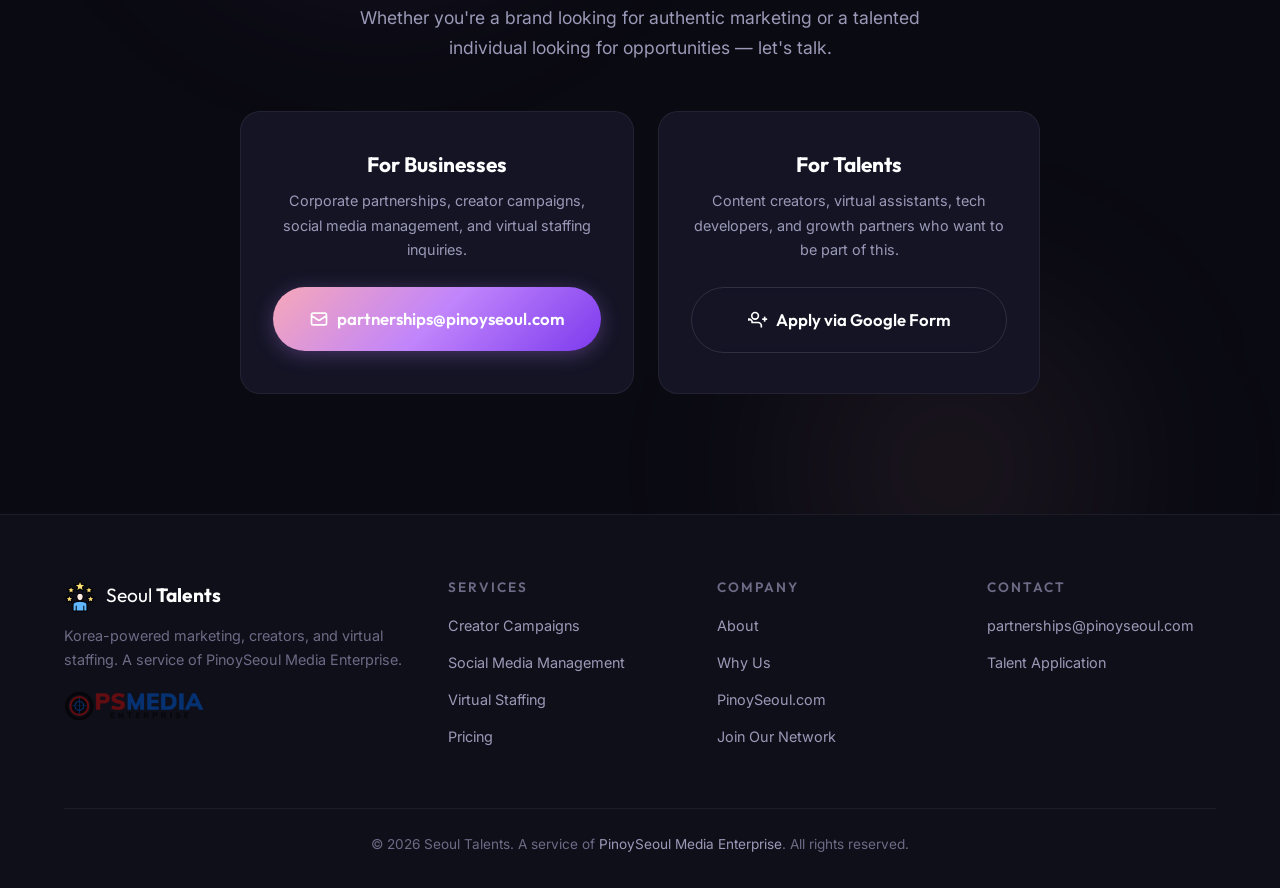
==== commit 23c5f877: "Update index.html" ====
--- a/index.html
+++ b/index.html
@@ -719,7 +719,7 @@
                     </div>
                     <div class="cta-box" id="cta-box-talent">
                         <h3>For Talents</h3>
-                        <p>Content creators, virtual assistants, Growth Partners, and Growth Partners who want to be part of this.</p>
+                        <p>Content creators, virtual assistants, tech developers, and growth partners who want to be part of this.</p>
                         <a href="https://forms.gle/KAcunKjKTfgVcGh36" target="_blank" rel="noopener" class="btn btn-outline btn-lg" id="cta-final-talent-apply">
                             <svg width="20" height="20" viewBox="0 0 24 24" fill="none" stroke="currentColor" stroke-width="2"><path d="M16 21v-2a4 4 0 00-4-4H5a4 4 0 00-4-4v2"/><circle cx="8.5" cy="7" r="4"/><line x1="20" y1="8" x2="20" y2="14"/><line x1="23" y1="11" x2="17" y2="11"/></svg>
                             <span>Apply via Google Form</span>
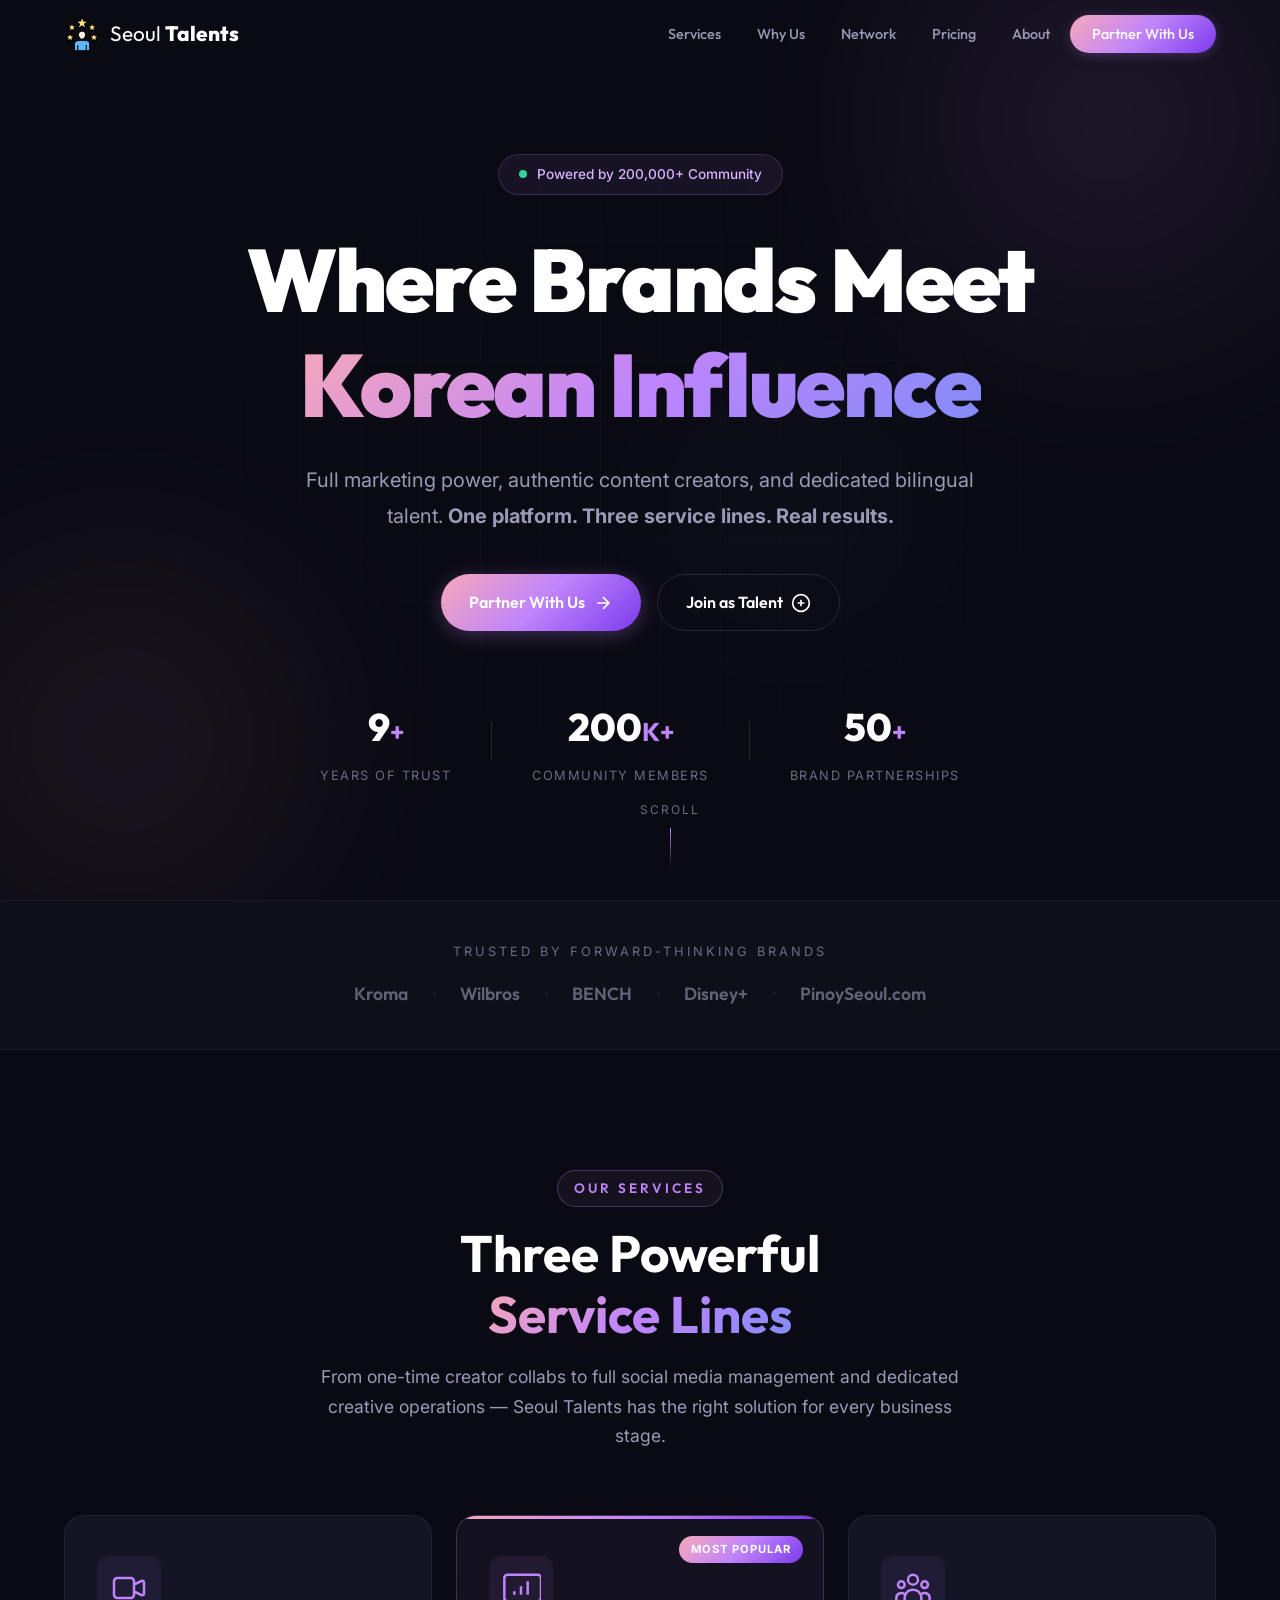
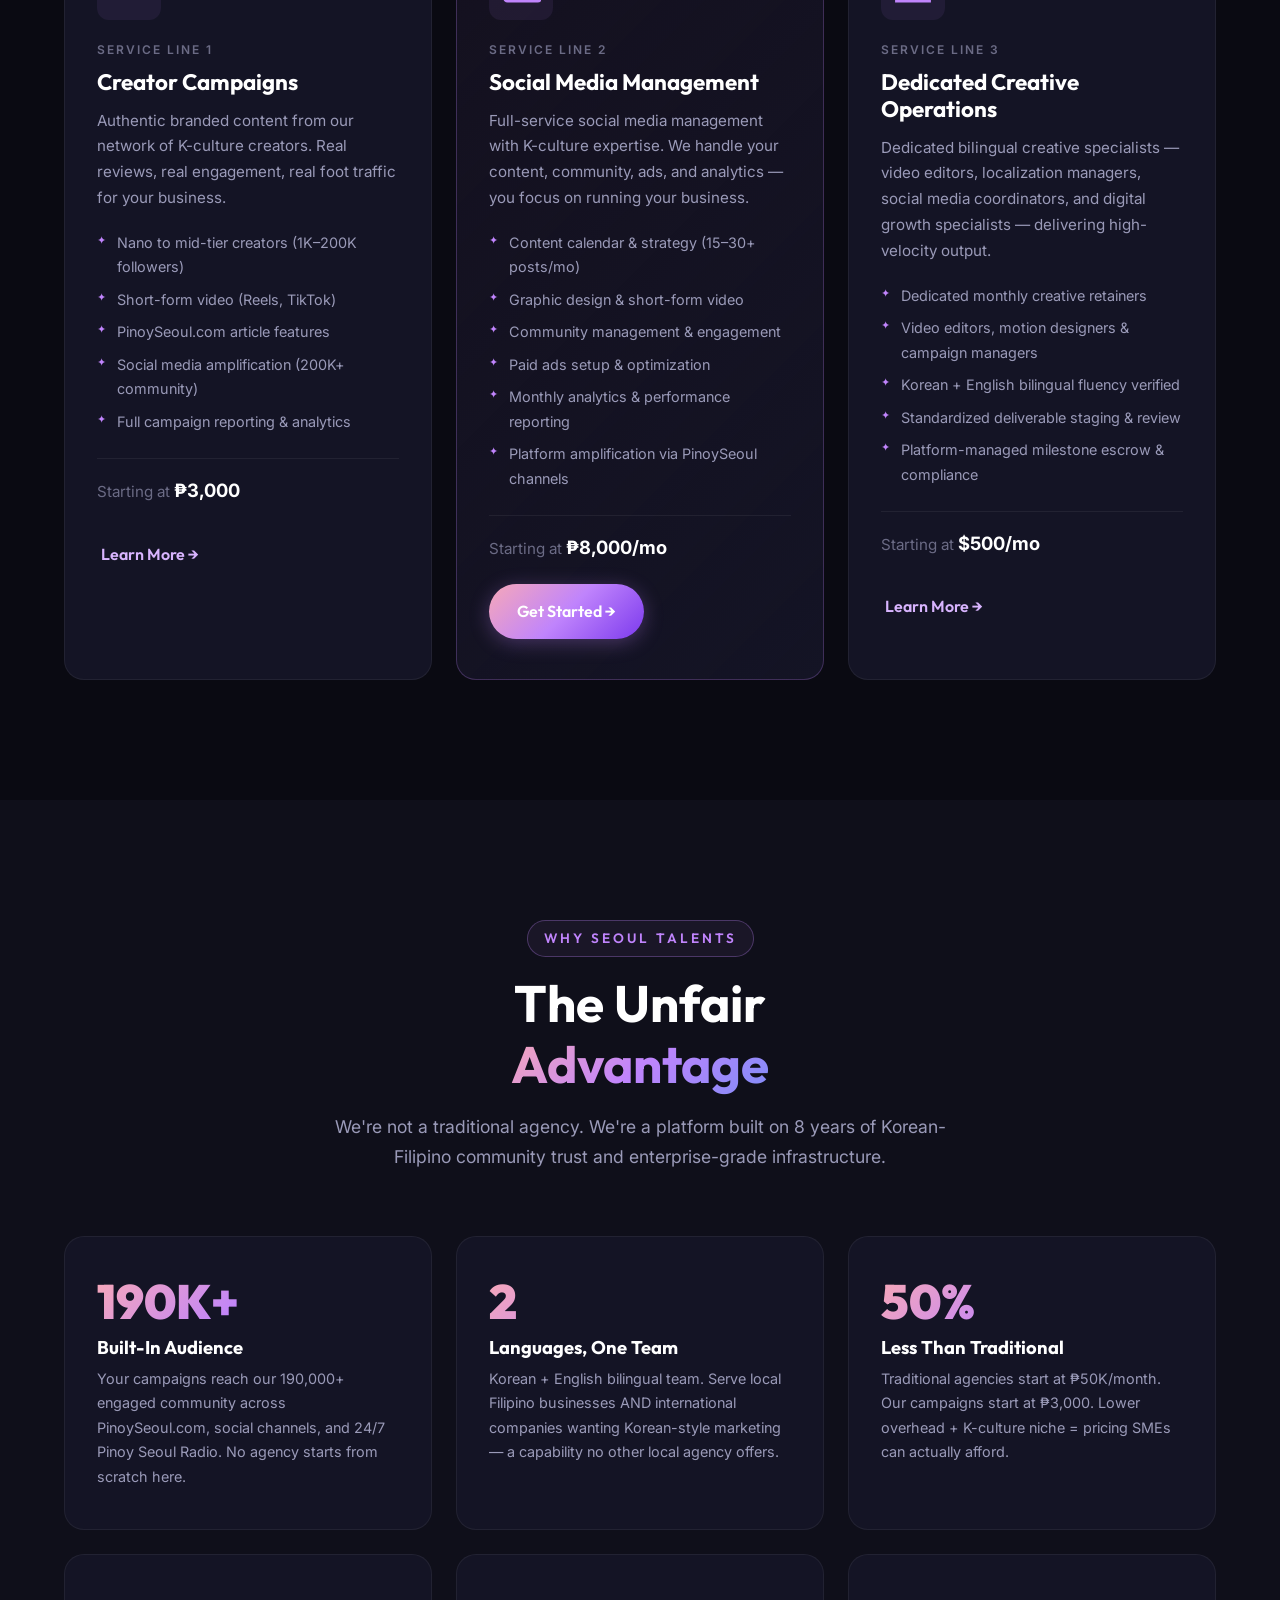
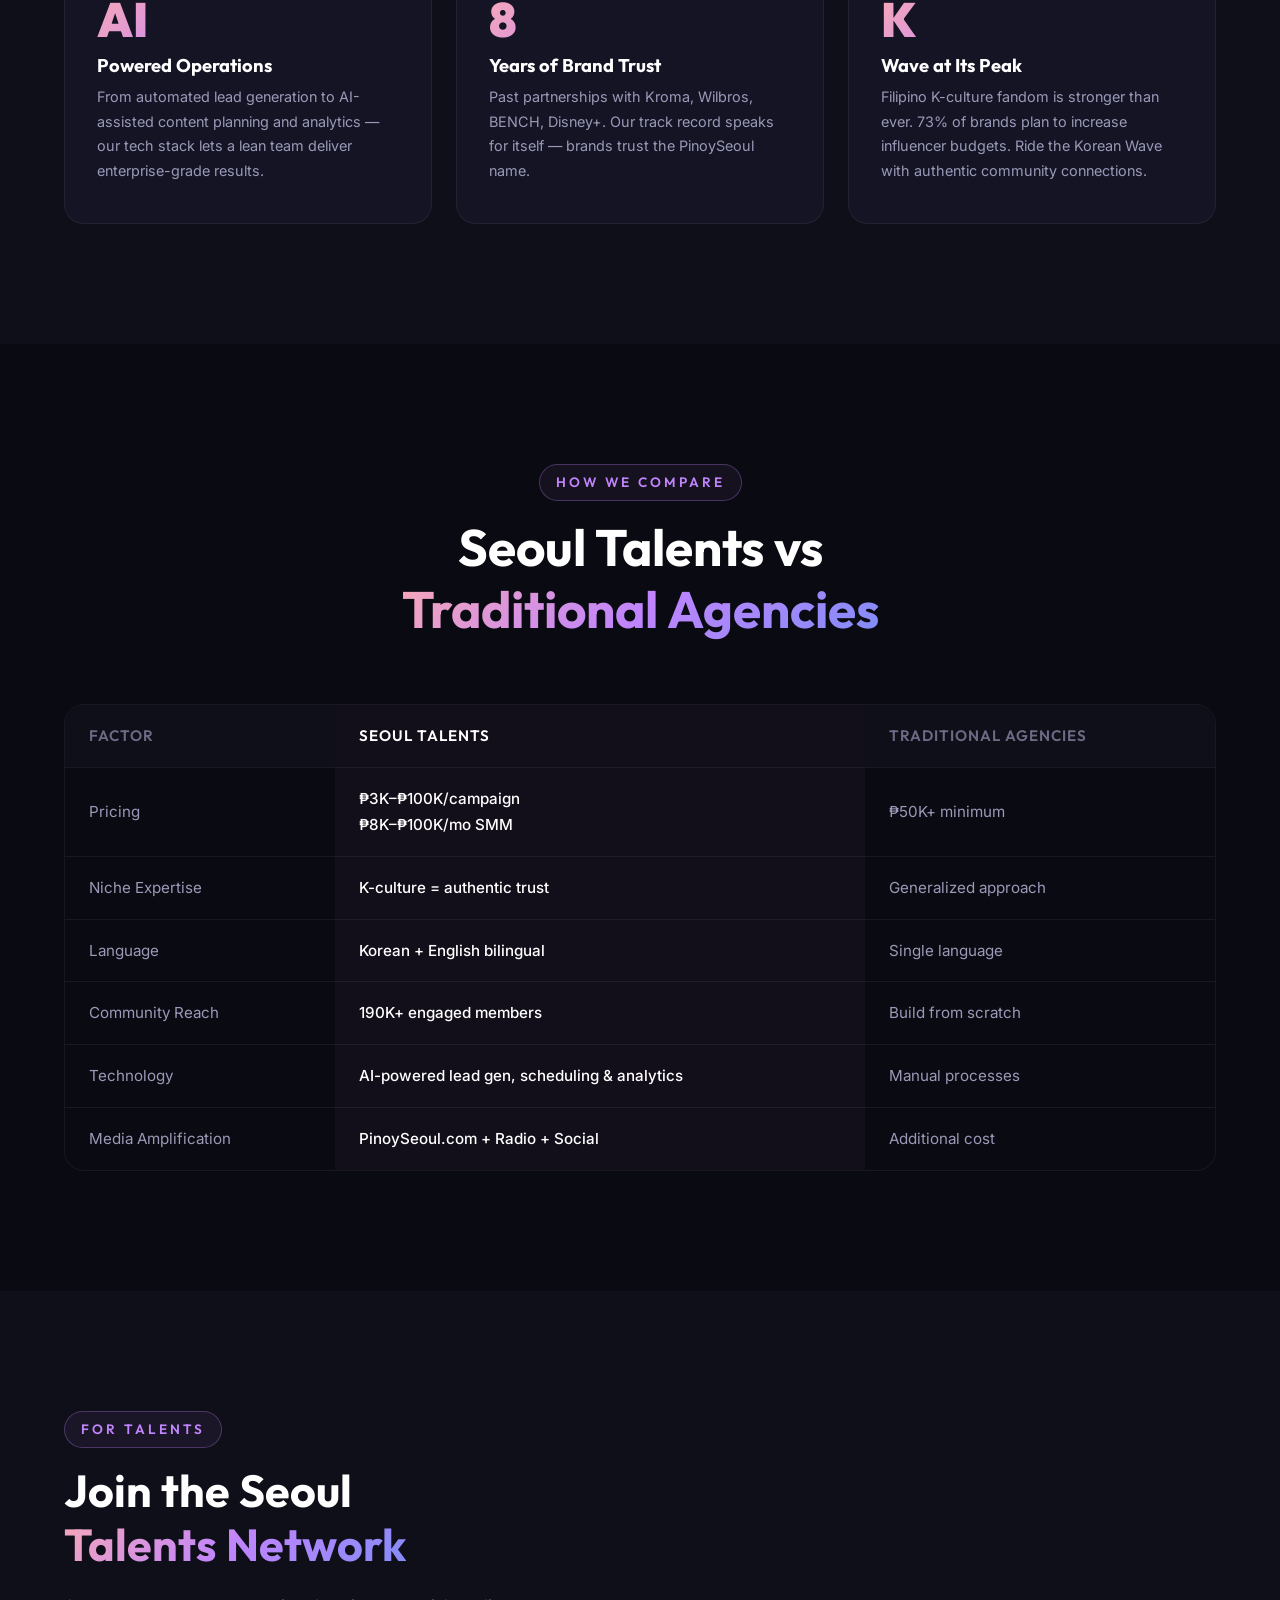
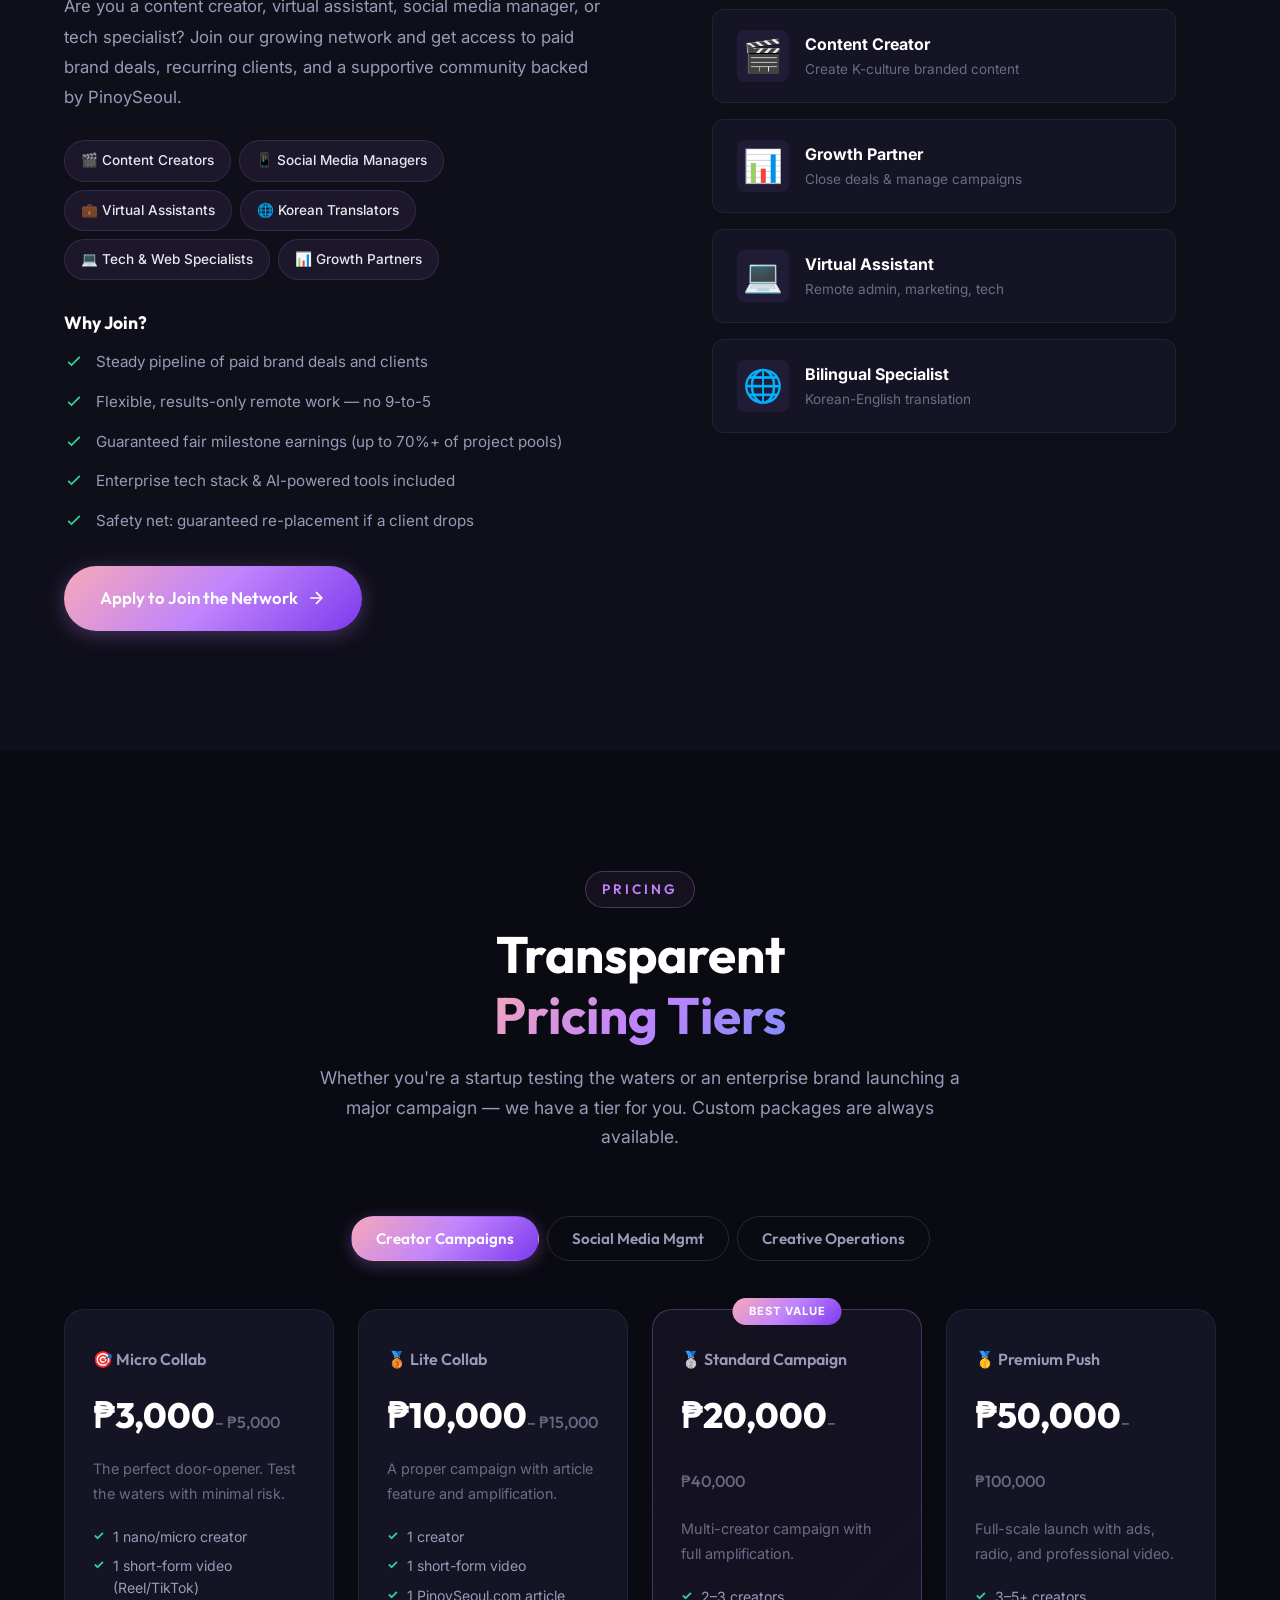
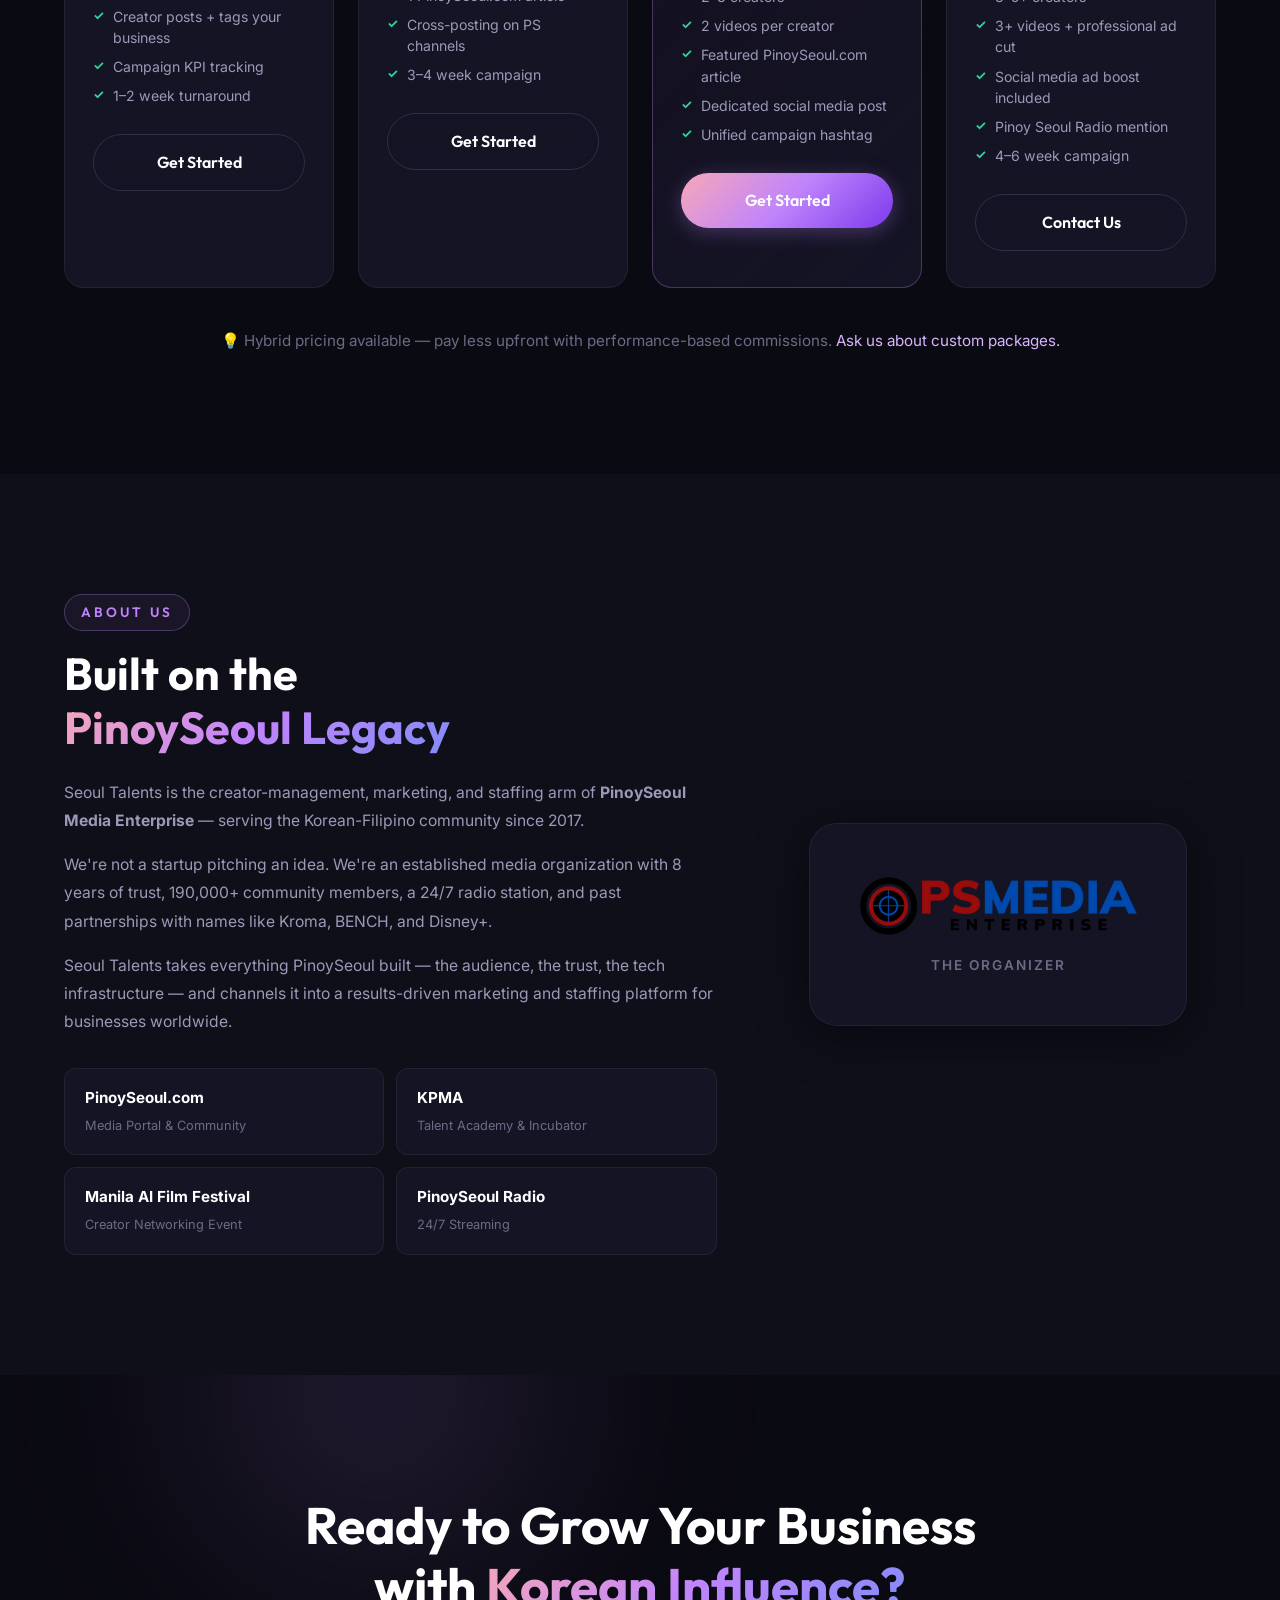
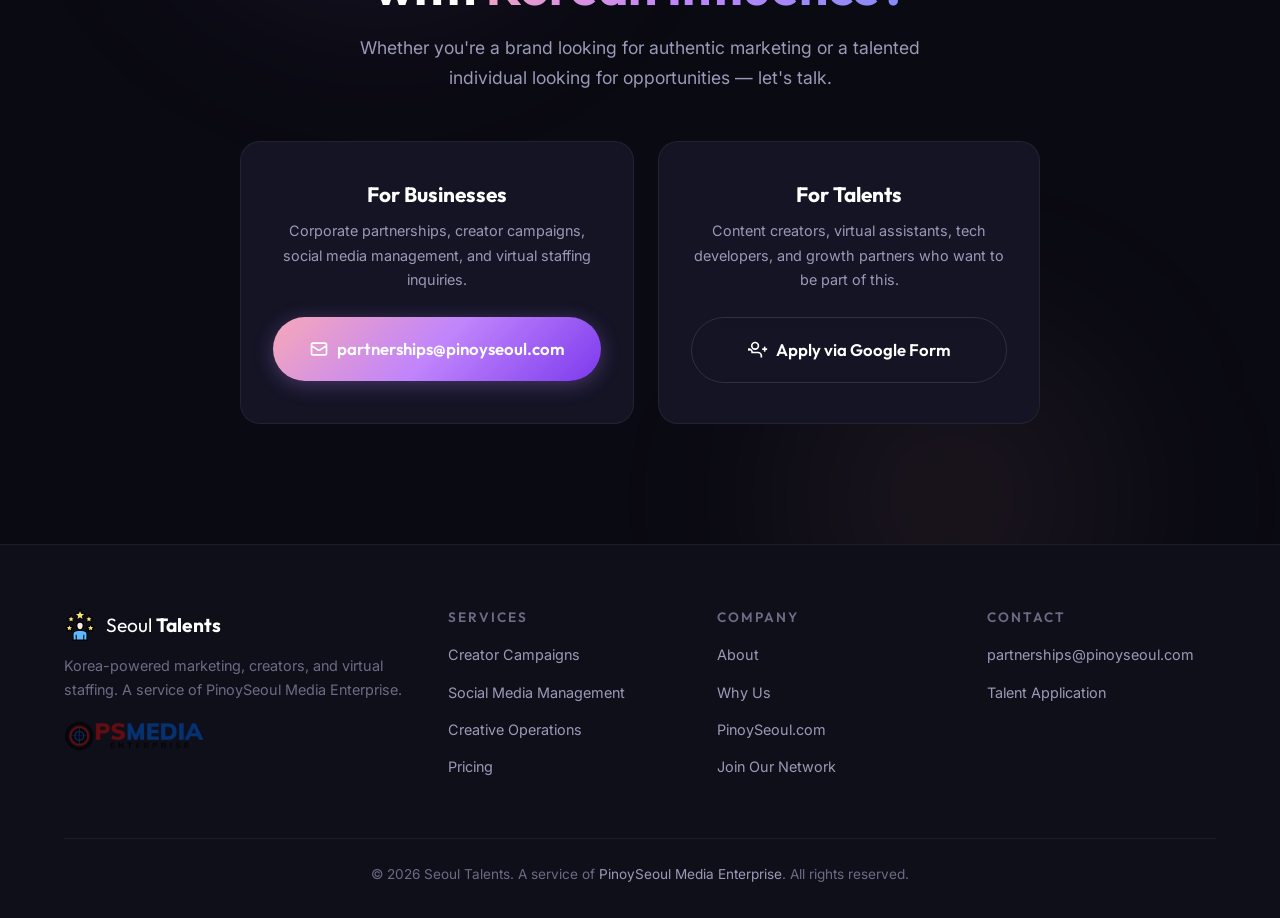
==== commit e84b6dbe: "docs: harmonize positioning, community metrics, and service offerings with master startup dossier" ====
--- a/index.html
+++ b/index.html
@@ -5,8 +5,8 @@
     <meta name="viewport" content="width=device-width, initial-scale=1.0">
 
     <!-- Primary SEO Meta Tags -->
-    <title>Seoul Talents — Korea-Powered Marketing, Creators & Virtual Staffing | PinoySeoul</title>
-    <meta name="description" content="Seoul Talents connects brands with Korean-culture content creators, full social media marketing services, and bilingual virtual staffing. Powered by PinoySeoul Media Enterprise's 190,000+ community. Get results-driven campaigns, creator collaborations, and dedicated remote staff.">
+    <title>Seoul Talents — Korea-Powered Marketing, Creators & Dedicated Creative Talent | PinoySeoul</title>
+    <meta name="description" content="Seoul Talents connects brands with Korean-culture content creators, full social media marketing services, and dedicated creative operations talent. Powered by PinoySeoul Media Enterprise's 200,000+ community. Get results-driven campaigns, creator collaborations, and dedicated remote staff.">
     <meta name="keywords" content="Korean marketing agency Philippines, K-culture influencer marketing, social media management Korea, virtual assistant Philippines, content creators Korean culture, bilingual marketing agency, Seoul Talents, PinoySeoul, Korean Filipino marketing, influencer campaigns Philippines, SMM agency Philippines, virtual staffing agency, Korean content creators, K-pop marketing, K-beauty influencers, remote staff Philippines">
     <meta name="author" content="PinoySeoul Media Enterprise">
     <meta name="robots" content="index, follow">
@@ -15,8 +15,8 @@
     <!-- Open Graph / Facebook -->
     <meta property="og:type" content="website">
     <meta property="og:url" content="https://talents.pinoyseoul.com/">
-    <meta property="og:title" content="Seoul Talents — Korea-Powered Marketing, Creators & Virtual Staffing">
-    <meta property="og:description" content="Where Brands Meet Korean Influence — With Full Marketing Power and Dedicated Talent. Creator campaigns, social media management, and virtual staffing powered by PinoySeoul's 190K+ community.">
+    <meta property="og:title" content="Seoul Talents — Korea-Powered Marketing, Creators & Dedicated Creative Talent">
+    <meta property="og:description" content="Where Brands Meet Korean Influence — With Full Marketing Power and Dedicated Talent. Creator campaigns, social media management, and dedicated creative operations powered by PinoySeoul's 200K+ community.">
     <meta property="og:image" content="https://talents.pinoyseoul.com/favicon.png">
     <meta property="og:image:width" content="512">
     <meta property="og:image:height" content="512">
@@ -26,8 +26,8 @@
     <!-- Twitter / X -->
     <meta name="twitter:card" content="summary_large_image">
     <meta name="twitter:url" content="https://talents.pinoyseoul.com/">
-    <meta name="twitter:title" content="Seoul Talents — Korea-Powered Marketing, Creators & Virtual Staffing">
-    <meta name="twitter:description" content="Where Brands Meet Korean Influence — With Full Marketing Power and Dedicated Talent. Creator campaigns, social media management, and virtual staffing.">
+    <meta name="twitter:title" content="Seoul Talents — Korea-Powered Marketing, Creators & Dedicated Creative Talent">
+    <meta name="twitter:description" content="Where Brands Meet Korean Influence — With Full Marketing Power and Dedicated Talent. Creator campaigns, social media management, and dedicated creative operations.">
     <meta name="twitter:image" content="https://talents.pinoyseoul.com/favicon.png">
 
     <!-- Favicon -->
@@ -44,7 +44,7 @@
         "alternateName": "Seoul Talents by PinoySeoul",
         "url": "https://talents.pinoyseoul.com",
         "logo": "https://talents.pinoyseoul.com/favicon.png",
-        "description": "Korea-themed marketing, creator network, and virtual staffing platform powered by PinoySeoul Media Enterprise.",
+        "description": "Cross-border creative workflow, creator network, and dedicated talent platform powered by PinoySeoul Media Enterprise.",
         "parentOrganization": {
             "@type": "Organization",
             "name": "PinoySeoul Media Enterprise",
@@ -75,8 +75,8 @@
     {
         "@context": "https://schema.org",
         "@type": "WebPage",
-        "name": "Seoul Talents — Korea-Powered Marketing, Creators & Virtual Staffing",
-        "description": "Connect with Korean-culture content creators, get full social media marketing, and hire bilingual virtual staff through Seoul Talents.",
+        "name": "Seoul Talents — Korea-Powered Marketing, Creators & Dedicated Creative Talent",
+        "description": "Connect with Korean-culture content creators, get full social media marketing, and hire dedicated creative operations talent through Seoul Talents.",
         "url": "https://talents.pinoyseoul.com",
         "isPartOf": {
             "@type": "WebSite",
@@ -119,8 +119,8 @@
                     "@type": "Offer",
                     "itemOffered": {
                         "@type": "Service",
-                        "name": "Virtual Staffing",
-                        "description": "Bilingual remote staff including admin, marketing, and tech specialists"
+                        "name": "Dedicated Creative Operations",
+                        "description": "Bilingual creative specialists including video editors, social media coordinators, and digital growth specialists"
                     }
                 }
             ]
@@ -169,7 +169,7 @@
         <div class="hero-container">
             <div class="hero-badge">
                 <span class="badge-pulse"></span>
-                <span>Powered by 190,000+ Community</span>
+                <span>Powered by 200,000+ Community</span>
             </div>
             <h1 class="hero-title">
                 Where Brands Meet<br>
@@ -191,12 +191,12 @@
             </div>
             <div class="hero-stats">
                 <div class="stat" id="stat-years">
-                    <span class="stat-number" data-target="8">0</span><span class="stat-suffix">+</span>
+                    <span class="stat-number" data-target="9">0</span><span class="stat-suffix">+</span>
                     <span class="stat-label">Years of Trust</span>
                 </div>
                 <div class="stat-divider"></div>
                 <div class="stat" id="stat-community">
-                    <span class="stat-number" data-target="190">0</span><span class="stat-suffix">K+</span>
+                    <span class="stat-number" data-target="200">0</span><span class="stat-suffix">K+</span>
                     <span class="stat-label">Community Members</span>
                 </div>
                 <div class="stat-divider"></div>
@@ -236,7 +236,7 @@
             <div class="section-header">
                 <span class="section-tag">Our Services</span>
                 <h2 id="services-heading">Three Powerful<br><span class="gradient-text">Service Lines</span></h2>
-                <p class="section-desc">From one-time creator collabs to full social media management and dedicated virtual staff — Seoul Talents has the right solution for every business stage.</p>
+                <p class="section-desc">From one-time creator collabs to full social media management and dedicated creative operations — Seoul Talents has the right solution for every business stage.</p>
             </div>
 
             <div class="services-grid">
@@ -252,7 +252,7 @@
                         <li>Nano to mid-tier creators (1K–200K followers)</li>
                         <li>Short-form video (Reels, TikTok)</li>
                         <li>PinoySeoul.com article features</li>
-                        <li>Social media amplification (190K+ community)</li>
+                        <li>Social media amplification (200K+ community)</li>
                         <li>Full campaign reporting & analytics</li>
                     </ul>
                     <div class="service-price">Starting at <strong>₱3,000</strong></div>
@@ -286,17 +286,17 @@
                         <svg width="40" height="40" viewBox="0 0 24 24" fill="none" stroke="currentColor" stroke-width="1.5"><path d="M17 20h5v-2a3 3 0 00-5.356-1.857M17 20H7m10 0v-2c0-.656-.126-1.283-.356-1.857M7 20H2v-2a3 3 0 015.356-1.857M7 20v-2c0-.656.126-1.283.356-1.857m0 0a5.002 5.002 0 019.288 0M15 7a3 3 0 11-6 0 3 3 0 016 0zm6 3a2 2 0 11-4 0 2 2 0 014 0zM7 10a2 2 0 11-4 0 2 2 0 014 0z"/></svg>
                     </div>
                     <span class="service-tag">Service Line 3</span>
-                    <h3>Virtual Staffing</h3>
-                    <p>Dedicated bilingual remote staff — admin, marketing VAs, customer support, tech specialists — at emerging-market pricing with premium talent quality.</p>
+                    <h3>Dedicated Creative Operations</h3>
+                    <p>Dedicated bilingual creative specialists — video editors, localization managers, social media coordinators, and digital growth specialists — delivering high-velocity output.</p>
                     <ul class="service-features">
-                        <li>Part-time & full-time remote staff</li>
-                        <li>Admin, marketing, tech & bilingual roles</li>
-                        <li>Korean + English fluency available</li>
-                        <li>72-hour replacement guarantee</li>
-                        <li>Agency-managed contracts & HR</li>
+                        <li>Dedicated monthly creative retainers</li>
+                        <li>Video editors, motion designers & campaign managers</li>
+                        <li>Korean + English bilingual fluency verified</li>
+                        <li>Standardized deliverable staging & review</li>
+                        <li>Platform-managed milestone escrow & compliance</li>
                     </ul>
                     <div class="service-price">Starting at <strong>$500/mo</strong></div>
-                    <a href="mailto:partnerships@pinoyseoul.com?subject=Virtual Staffing Inquiry" class="btn btn-ghost" id="cta-service-vs">Learn More →</a>
+                    <a href="mailto:partnerships@pinoyseoul.com?subject=Creative Operations Inquiry" class="btn btn-ghost" id="cta-service-vs">Learn More →</a>
                 </article>
             </div>
         </div>
@@ -427,7 +427,7 @@
                         </li>
                         <li>
                             <svg width="20" height="20" viewBox="0 0 24 24" fill="none" stroke="currentColor" stroke-width="2"><path d="M5 13l4 4L19 7"/></svg>
-                            <span>Generous revenue splits (up to 60%+)</span>
+                            <span>Guaranteed fair milestone earnings (up to 70%+ of project pools)</span>
                         </li>
                         <li>
                             <svg width="20" height="20" viewBox="0 0 24 24" fill="none" stroke="currentColor" stroke-width="2"><path d="M5 13l4 4L19 7"/></svg>
@@ -490,7 +490,7 @@
             <div class="pricing-tabs">
                 <button class="pricing-tab active" data-tab="creator" id="pricing-tab-creator">Creator Campaigns</button>
                 <button class="pricing-tab" data-tab="smm" id="pricing-tab-smm">Social Media Mgmt</button>
-                <button class="pricing-tab" data-tab="staffing" id="pricing-tab-staffing">Virtual Staffing</button>
+                <button class="pricing-tab" data-tab="staffing" id="pricing-tab-staffing">Creative Operations</button>
             </div>
 
             <!-- Creator Campaigns Pricing -->
@@ -600,32 +600,32 @@
                 </div>
             </div>
 
-            <!-- Virtual Staffing Pricing -->
+            <!-- Dedicated Creative Operations Pricing -->
             <div class="pricing-content" data-content="staffing" id="pricing-content-staffing">
                 <div class="pricing-grid">
                     <div class="price-card" id="price-vs-pt">
-                        <div class="price-tier">Part-Time Admin</div>
+                        <div class="price-tier">Part-Time Associate</div>
                         <div class="price-amount">$500<span>/mo</span></div>
-                        <p class="price-desc">20 hrs/week of dedicated support.</p>
-                        <ul>
-                            <li>General admin & scheduling</li>
-                            <li>Email inbox management</li>
-                            <li>Data entry & CRM updates</li>
-                            <li>Basic customer support</li>
-                        </ul>
-                        <a href="mailto:partnerships@pinoyseoul.com?subject=Part-Time VA Inquiry" class="btn btn-outline">Get Started</a>
+                        <p class="price-desc">20 hrs/week of dedicated creative support.</p>
+                        <ul>
+                            <li>Content coordination & asset scheduling</li>
+                            <li>Social media posting & community management</li>
+                            <li>Digital asset cataloging & CRM updates</li>
+                            <li>Multi-platform support</li>
+                        </ul>
+                        <a href="mailto:partnerships@pinoyseoul.com?subject=Part-Time Creative Associate Inquiry" class="btn btn-outline">Get Started</a>
                     </div>
                     <div class="price-card" id="price-vs-ft">
-                        <div class="price-tier">Full-Time Generalist</div>
+                        <div class="price-tier">Full-Time Operator</div>
                         <div class="price-amount">$900<span>/mo</span></div>
-                        <p class="price-desc">40 hrs/week dedicated remote staff.</p>
-                        <ul>
-                            <li>Customer service & community mod</li>
-                            <li>CRM management & bookkeeping</li>
-                            <li>Marketing execution support</li>
-                            <li>Full-time during business hours</li>
-                        </ul>
-                        <a href="mailto:partnerships@pinoyseoul.com?subject=Full-Time VA Inquiry" class="btn btn-outline">Get Started</a>
+                        <p class="price-desc">40 hrs/week dedicated digital operations specialist.</p>
+                        <ul>
+                            <li>Campaign execution & community moderation</li>
+                            <li>Video clipping & social graphic drafting</li>
+                            <li>Marketing operations & reporting</li>
+                            <li>Full-time coverage during business hours</li>
+                        </ul>
+                        <a href="mailto:partnerships@pinoyseoul.com?subject=Full-Time Digital Operator Inquiry" class="btn btn-outline">Get Started</a>
                     </div>
                     <div class="price-card featured" id="price-vs-specialist">
                         <div class="price-badge">High Demand</div>
@@ -638,7 +638,7 @@
                             <li>Specialized marketing skills</li>
                             <li>40 hrs/week dedication</li>
                         </ul>
-                        <a href="mailto:partnerships@pinoyseoul.com?subject=Specialist VA Inquiry" class="btn btn-primary">Get Started</a>
+                        <a href="mailto:partnerships@pinoyseoul.com?subject=Bilingual Specialist Inquiry" class="btn btn-primary">Get Started</a>
                     </div>
                     <div class="price-card" id="price-vs-tech">
                         <div class="price-tier">Tech & Automation</div>
@@ -747,7 +747,7 @@
                     <ul>
                         <li><a href="#services">Creator Campaigns</a></li>
                         <li><a href="#services">Social Media Management</a></li>
-                        <li><a href="#services">Virtual Staffing</a></li>
+                        <li><a href="#services">Creative Operations</a></li>
                         <li><a href="#pricing">Pricing</a></li>
                     </ul>
                 </div>
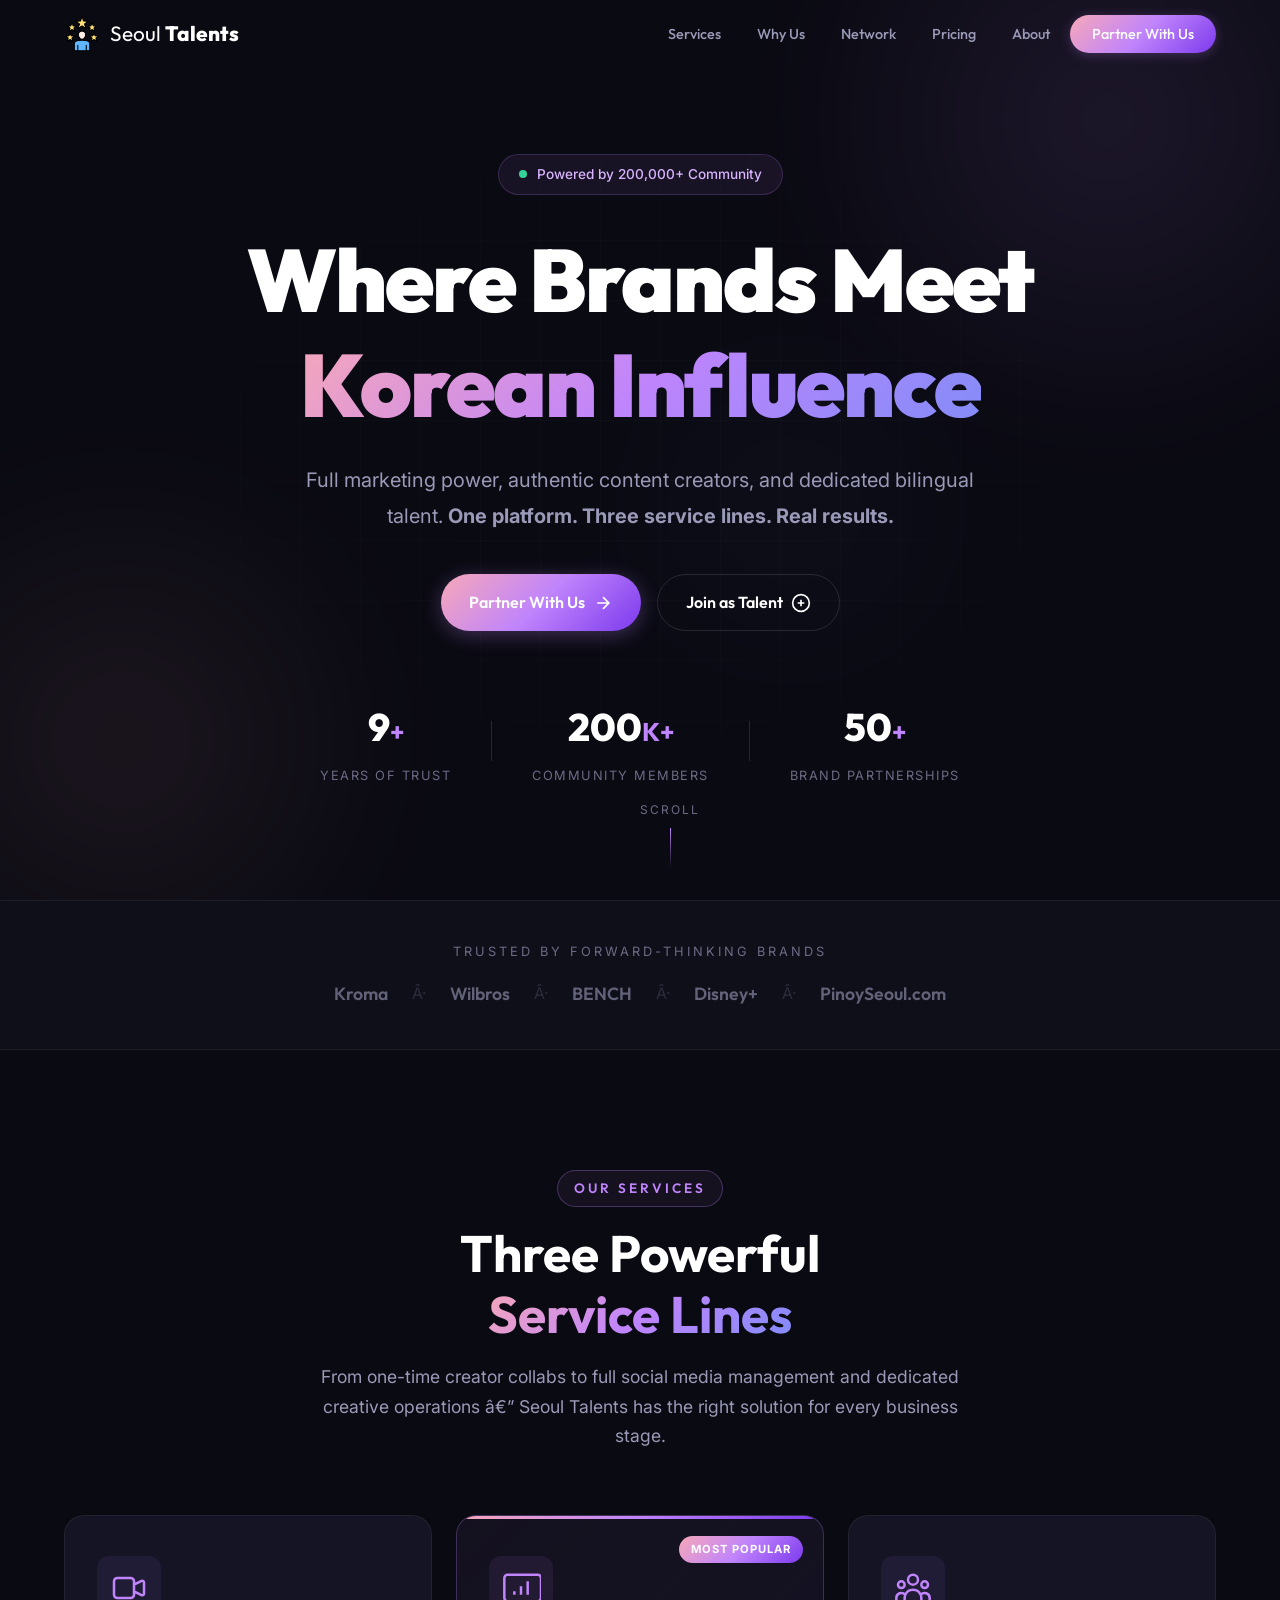
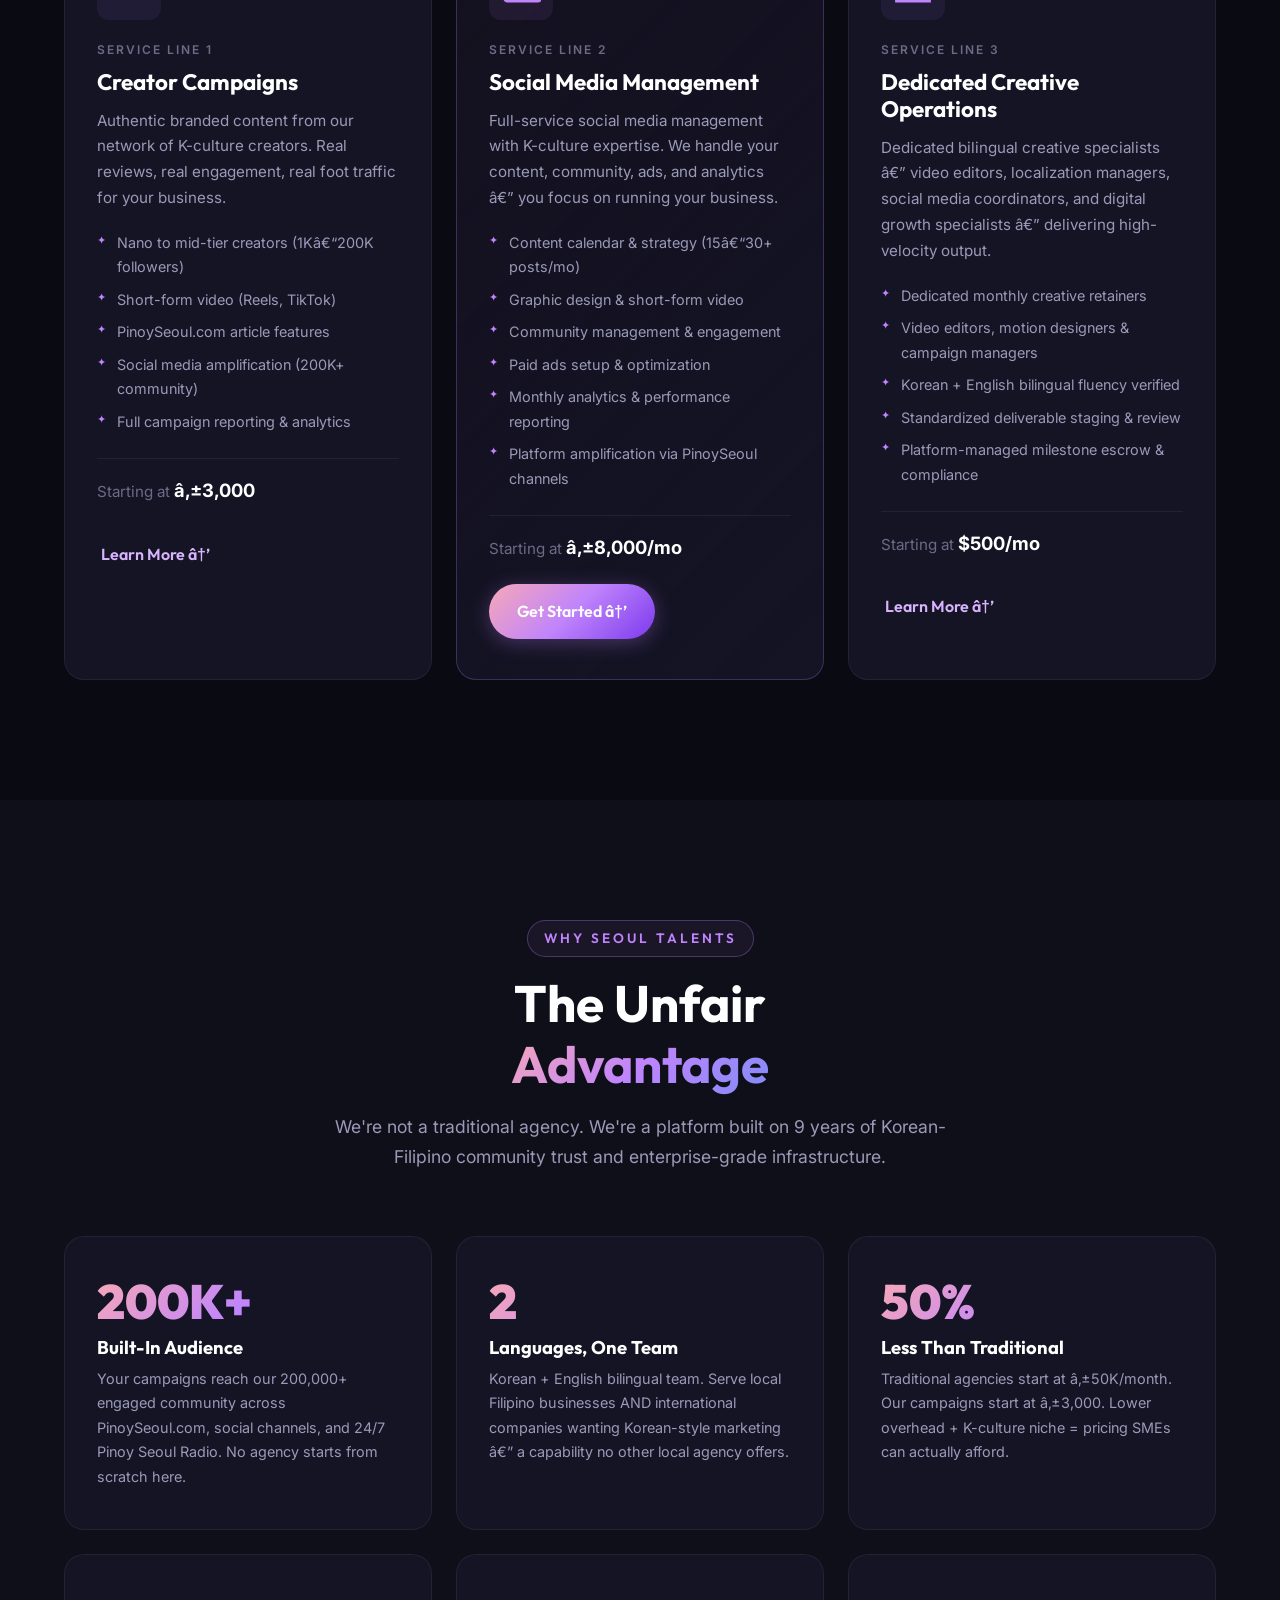
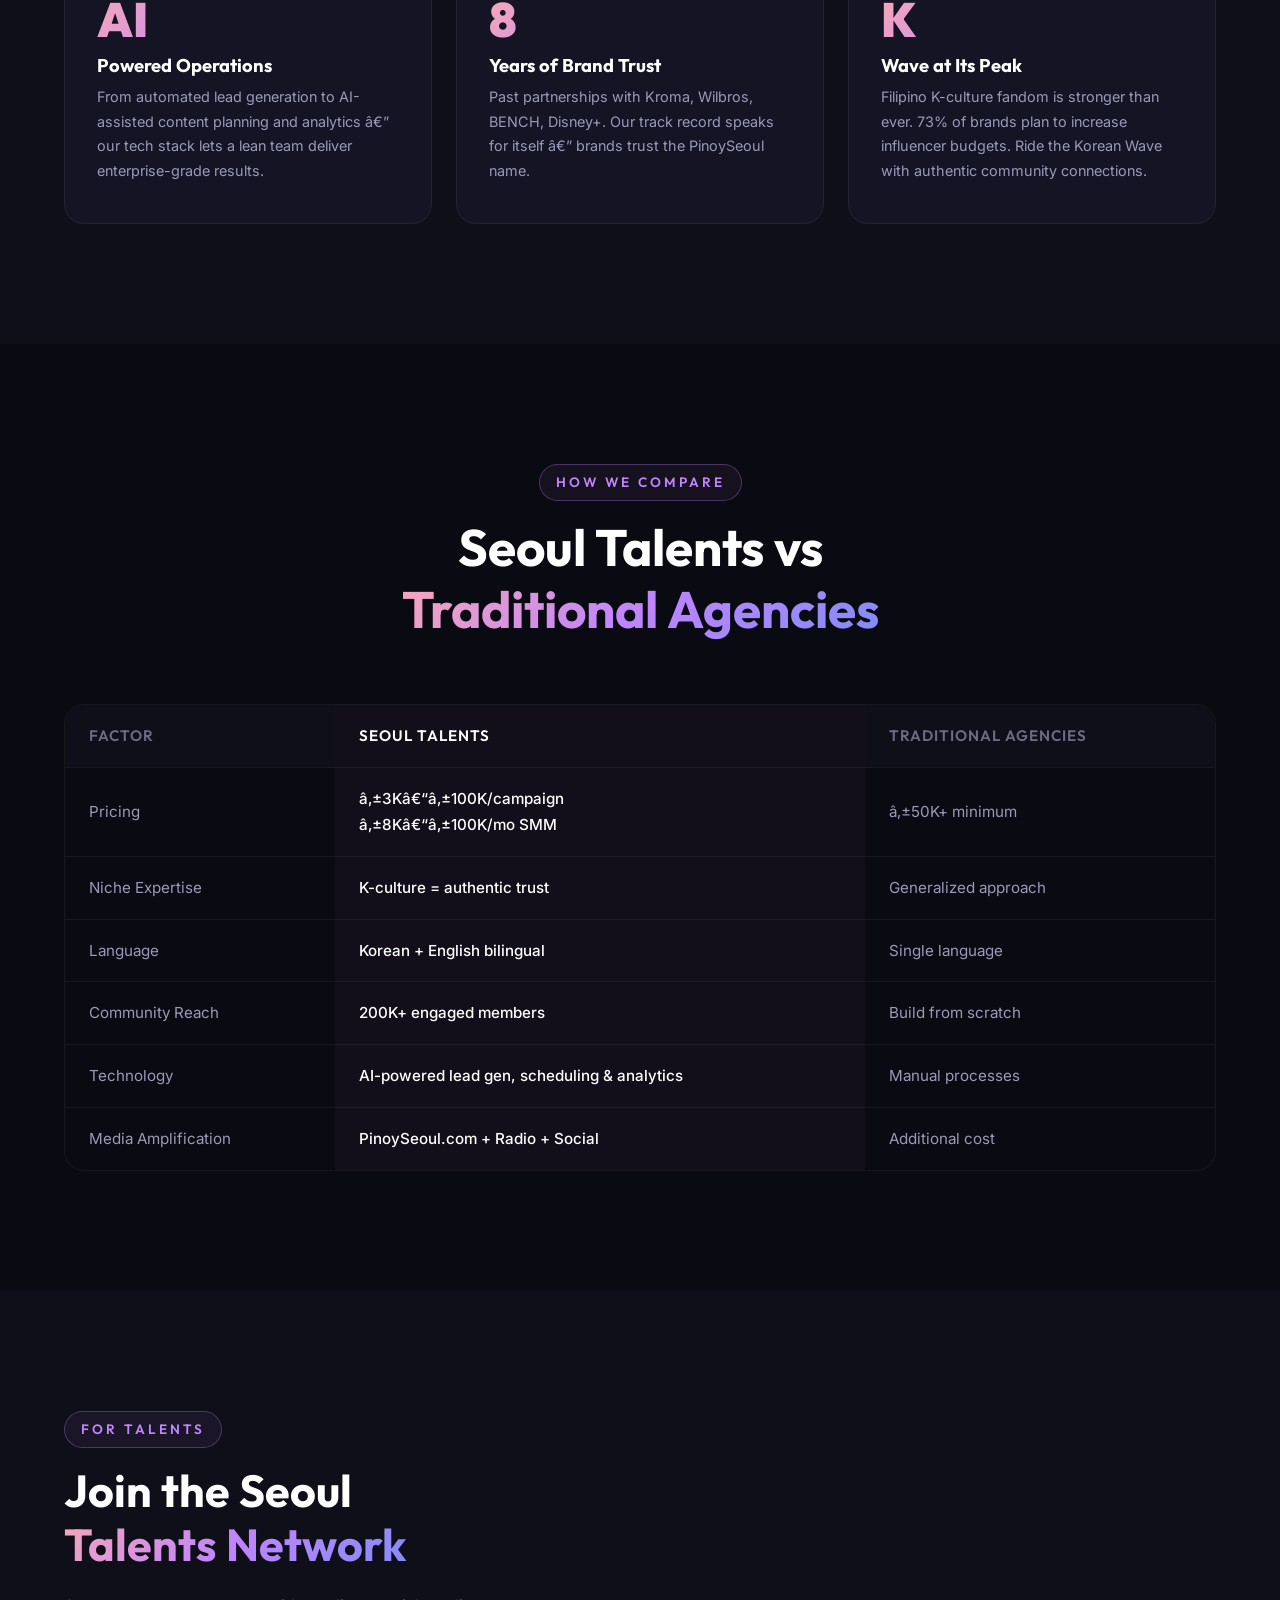
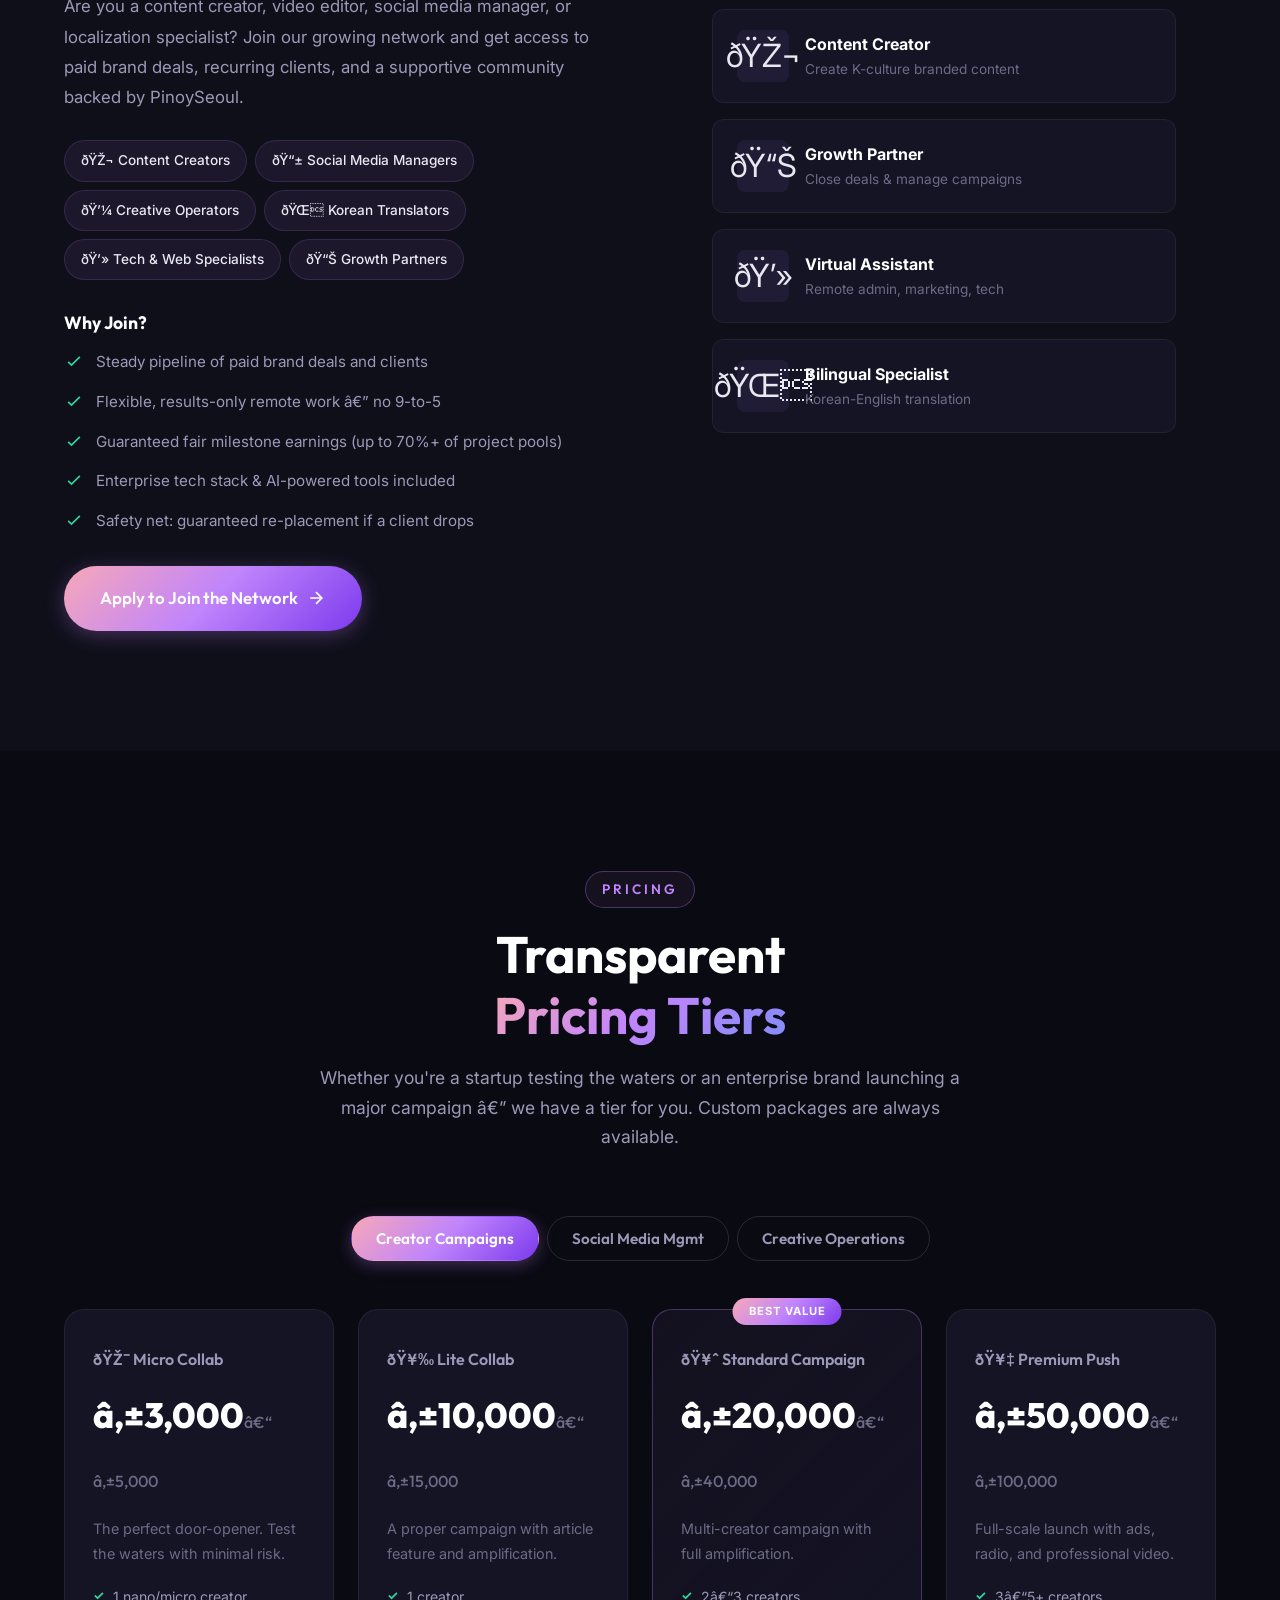
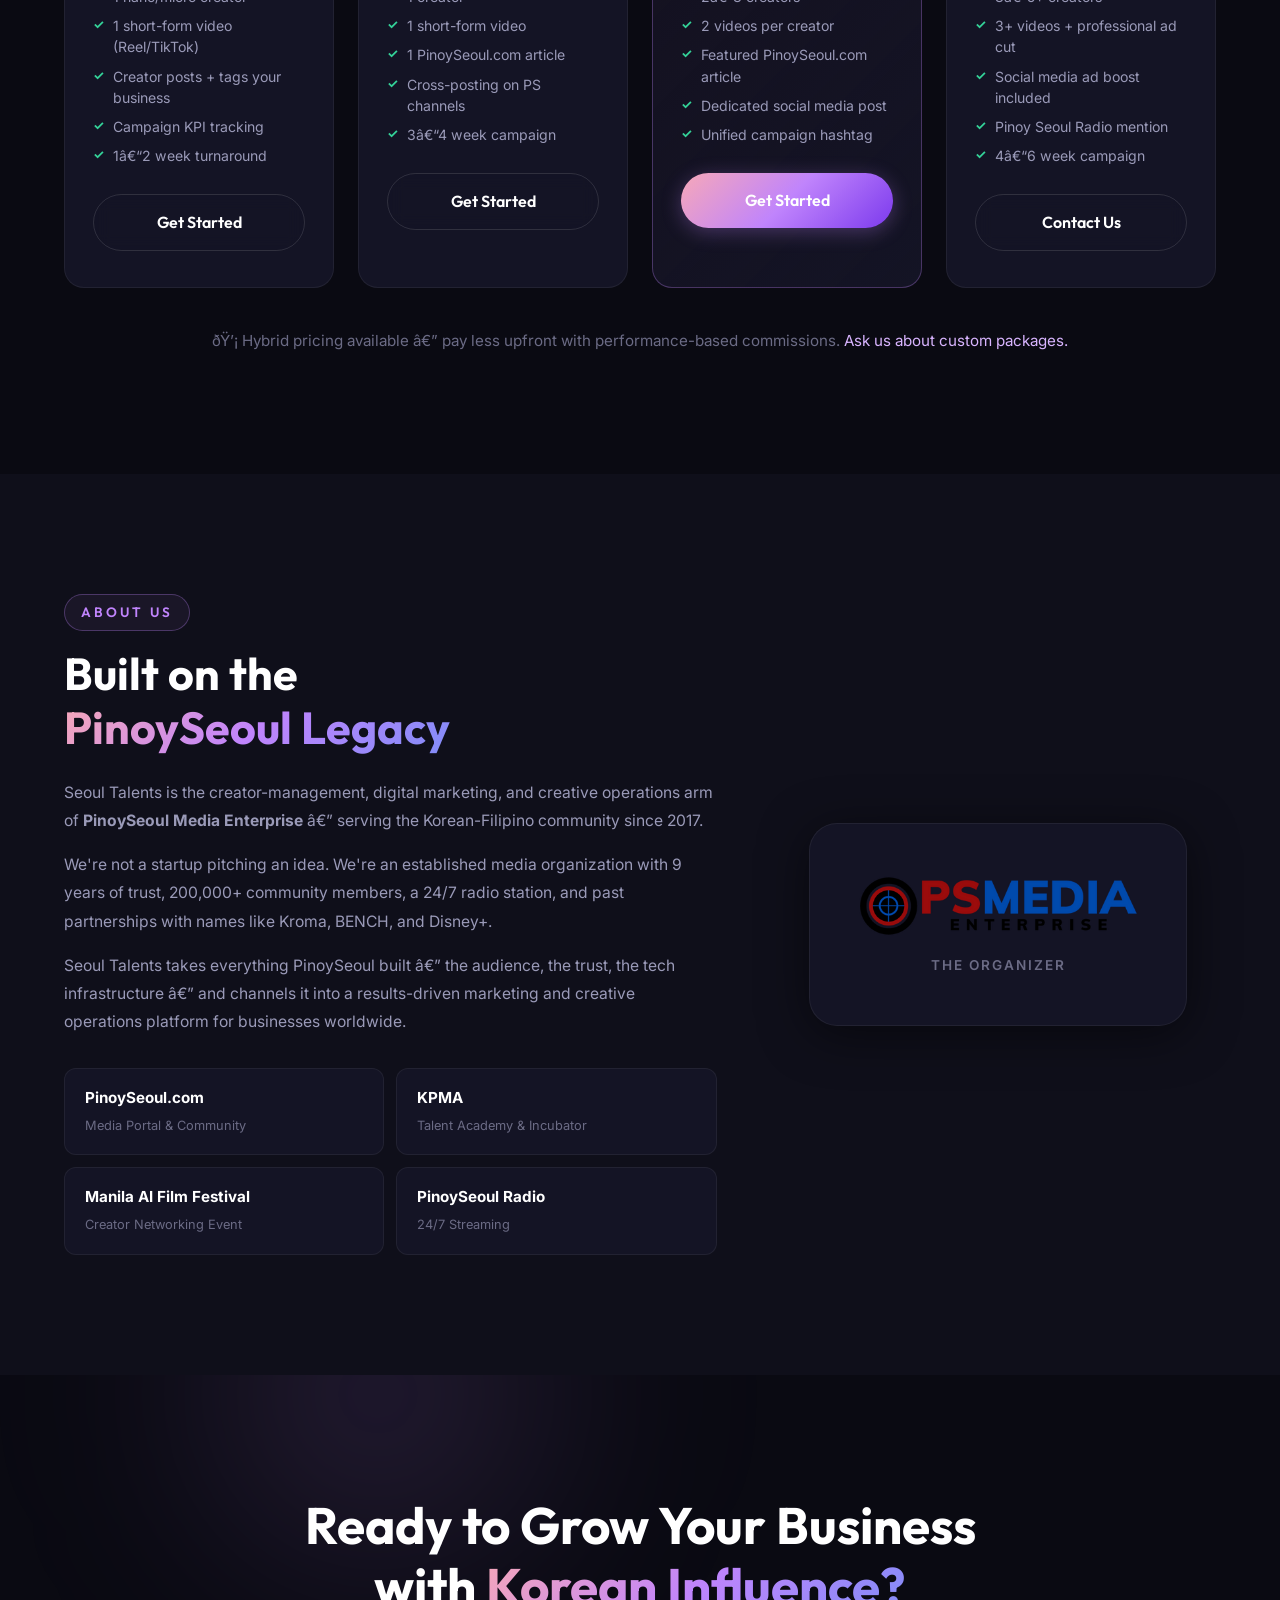
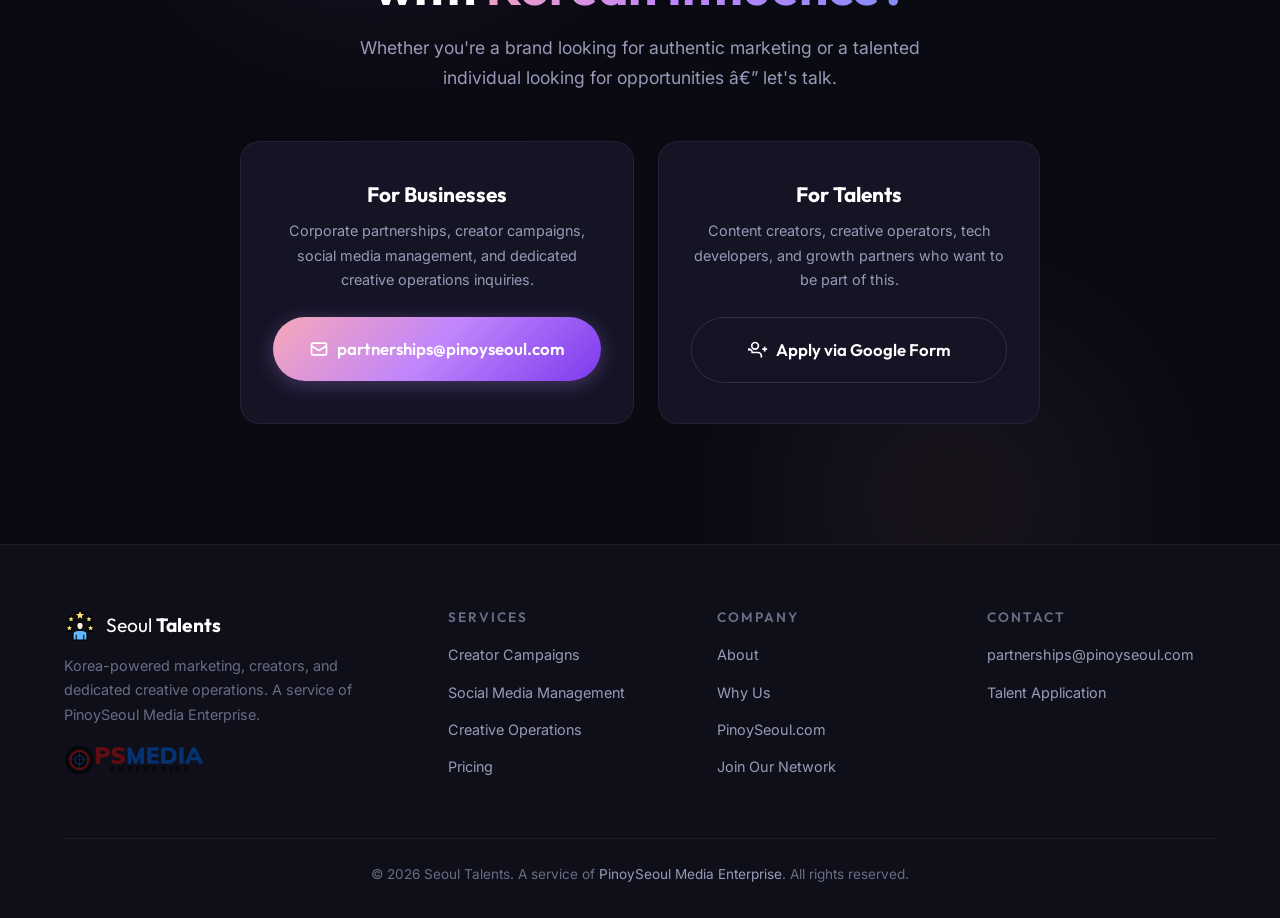
==== commit 22ec670e: "docs: harmonize deep metrics, community size, and creative operations across all sections" ====
--- a/index.html
+++ b/index.html
@@ -1,13 +1,13 @@
-<!DOCTYPE html>
+﻿<!DOCTYPE html>
 <html lang="en">
 <head>
     <meta charset="UTF-8">
     <meta name="viewport" content="width=device-width, initial-scale=1.0">
 
     <!-- Primary SEO Meta Tags -->
-    <title>Seoul Talents — Korea-Powered Marketing, Creators & Dedicated Creative Talent | PinoySeoul</title>
+    <title>Seoul Talents â€” Korea-Powered Marketing, Creators & Dedicated Creative Talent | PinoySeoul</title>
     <meta name="description" content="Seoul Talents connects brands with Korean-culture content creators, full social media marketing services, and dedicated creative operations talent. Powered by PinoySeoul Media Enterprise's 200,000+ community. Get results-driven campaigns, creator collaborations, and dedicated remote staff.">
-    <meta name="keywords" content="Korean marketing agency Philippines, K-culture influencer marketing, social media management Korea, virtual assistant Philippines, content creators Korean culture, bilingual marketing agency, Seoul Talents, PinoySeoul, Korean Filipino marketing, influencer campaigns Philippines, SMM agency Philippines, virtual staffing agency, Korean content creators, K-pop marketing, K-beauty influencers, remote staff Philippines">
+    <meta name="keywords" content="Korean marketing agency Philippines, K-culture influencer marketing, social media management Korea, dedicated creative talent, content creators Korean culture, bilingual creative agency, Seoul Talents, PinoySeoul, Korean Filipino marketing, influencer campaigns Philippines, creative operations, video editing talent, Korean content creators, K-pop marketing, K-beauty influencers, digital growth specialists">
     <meta name="author" content="PinoySeoul Media Enterprise">
     <meta name="robots" content="index, follow">
     <link rel="canonical" href="https://talents.pinoyseoul.com/">
@@ -15,8 +15,8 @@
     <!-- Open Graph / Facebook -->
     <meta property="og:type" content="website">
     <meta property="og:url" content="https://talents.pinoyseoul.com/">
-    <meta property="og:title" content="Seoul Talents — Korea-Powered Marketing, Creators & Dedicated Creative Talent">
-    <meta property="og:description" content="Where Brands Meet Korean Influence — With Full Marketing Power and Dedicated Talent. Creator campaigns, social media management, and dedicated creative operations powered by PinoySeoul's 200K+ community.">
+    <meta property="og:title" content="Seoul Talents â€” Korea-Powered Marketing, Creators & Dedicated Creative Talent">
+    <meta property="og:description" content="Where Brands Meet Korean Influence â€” With Full Marketing Power and Dedicated Talent. Creator campaigns, social media management, and dedicated creative operations powered by PinoySeoul's 200K+ community.">
     <meta property="og:image" content="https://talents.pinoyseoul.com/favicon.png">
     <meta property="og:image:width" content="512">
     <meta property="og:image:height" content="512">
@@ -26,8 +26,8 @@
     <!-- Twitter / X -->
     <meta name="twitter:card" content="summary_large_image">
     <meta name="twitter:url" content="https://talents.pinoyseoul.com/">
-    <meta name="twitter:title" content="Seoul Talents — Korea-Powered Marketing, Creators & Dedicated Creative Talent">
-    <meta name="twitter:description" content="Where Brands Meet Korean Influence — With Full Marketing Power and Dedicated Talent. Creator campaigns, social media management, and dedicated creative operations.">
+    <meta name="twitter:title" content="Seoul Talents â€” Korea-Powered Marketing, Creators & Dedicated Creative Talent">
+    <meta name="twitter:description" content="Where Brands Meet Korean Influence â€” With Full Marketing Power and Dedicated Talent. Creator campaigns, social media management, and dedicated creative operations.">
     <meta name="twitter:image" content="https://talents.pinoyseoul.com/favicon.png">
 
     <!-- Favicon -->
@@ -75,7 +75,7 @@
     {
         "@context": "https://schema.org",
         "@type": "WebPage",
-        "name": "Seoul Talents — Korea-Powered Marketing, Creators & Dedicated Creative Talent",
+        "name": "Seoul Talents â€” Korea-Powered Marketing, Creators & Dedicated Creative Talent",
         "description": "Connect with Korean-culture content creators, get full social media marketing, and hire dedicated creative operations talent through Seoul Talents.",
         "url": "https://talents.pinoyseoul.com",
         "isPartOf": {
@@ -89,7 +89,7 @@
     {
         "@context": "https://schema.org",
         "@type": "Service",
-        "serviceType": "Marketing and Staffing",
+        "serviceType": "Marketing and Dedicated Creative Operations",
         "provider": {
             "@type": "Organization",
             "name": "Seoul Talents"
@@ -218,13 +218,13 @@
             <p class="trusted-label">Trusted by forward-thinking brands</p>
             <div class="trusted-logos">
                 <span class="brand-name">Kroma</span>
-                <span class="brand-divider">·</span>
+                <span class="brand-divider">Â·</span>
                 <span class="brand-name">Wilbros</span>
-                <span class="brand-divider">·</span>
+                <span class="brand-divider">Â·</span>
                 <span class="brand-name">BENCH</span>
-                <span class="brand-divider">·</span>
+                <span class="brand-divider">Â·</span>
                 <span class="brand-name">Disney+</span>
-                <span class="brand-divider">·</span>
+                <span class="brand-divider">Â·</span>
                 <span class="brand-name">PinoySeoul.com</span>
             </div>
         </div>
@@ -236,7 +236,7 @@
             <div class="section-header">
                 <span class="section-tag">Our Services</span>
                 <h2 id="services-heading">Three Powerful<br><span class="gradient-text">Service Lines</span></h2>
-                <p class="section-desc">From one-time creator collabs to full social media management and dedicated creative operations — Seoul Talents has the right solution for every business stage.</p>
+                <p class="section-desc">From one-time creator collabs to full social media management and dedicated creative operations â€” Seoul Talents has the right solution for every business stage.</p>
             </div>
 
             <div class="services-grid">
@@ -249,14 +249,14 @@
                     <h3>Creator Campaigns</h3>
                     <p>Authentic branded content from our network of K-culture creators. Real reviews, real engagement, real foot traffic for your business.</p>
                     <ul class="service-features">
-                        <li>Nano to mid-tier creators (1K–200K followers)</li>
+                        <li>Nano to mid-tier creators (1Kâ€“200K followers)</li>
                         <li>Short-form video (Reels, TikTok)</li>
                         <li>PinoySeoul.com article features</li>
                         <li>Social media amplification (200K+ community)</li>
                         <li>Full campaign reporting & analytics</li>
                     </ul>
-                    <div class="service-price">Starting at <strong>₱3,000</strong></div>
-                    <a href="mailto:partnerships@pinoyseoul.com?subject=Creator Campaign Inquiry" class="btn btn-ghost" id="cta-service-creator">Learn More →</a>
+                    <div class="service-price">Starting at <strong>â‚±3,000</strong></div>
+                    <a href="mailto:partnerships@pinoyseoul.com?subject=Creator Campaign Inquiry" class="btn btn-ghost" id="cta-service-creator">Learn More â†’</a>
                 </article>
 
                 <!-- Service 2 -->
@@ -267,27 +267,27 @@
                     </div>
                     <span class="service-tag">Service Line 2</span>
                     <h3>Social Media Management</h3>
-                    <p>Full-service social media management with K-culture expertise. We handle your content, community, ads, and analytics — you focus on running your business.</p>
+                    <p>Full-service social media management with K-culture expertise. We handle your content, community, ads, and analytics â€” you focus on running your business.</p>
                     <ul class="service-features">
-                        <li>Content calendar & strategy (15–30+ posts/mo)</li>
+                        <li>Content calendar & strategy (15â€“30+ posts/mo)</li>
                         <li>Graphic design & short-form video</li>
                         <li>Community management & engagement</li>
                         <li>Paid ads setup & optimization</li>
                         <li>Monthly analytics & performance reporting</li>
                         <li>Platform amplification via PinoySeoul channels</li>
                     </ul>
-                    <div class="service-price">Starting at <strong>₱8,000/mo</strong></div>
-                    <a href="mailto:partnerships@pinoyseoul.com?subject=Social Media Management Inquiry" class="btn btn-primary" id="cta-service-smm">Get Started →</a>
+                    <div class="service-price">Starting at <strong>â‚±8,000/mo</strong></div>
+                    <a href="mailto:partnerships@pinoyseoul.com?subject=Social Media Management Inquiry" class="btn btn-primary" id="cta-service-smm">Get Started â†’</a>
                 </article>
 
                 <!-- Service 3 -->
-                <article class="service-card" id="service-virtual-staffing">
+                <article class="service-card" id="service-creative-ops">
                     <div class="service-icon">
                         <svg width="40" height="40" viewBox="0 0 24 24" fill="none" stroke="currentColor" stroke-width="1.5"><path d="M17 20h5v-2a3 3 0 00-5.356-1.857M17 20H7m10 0v-2c0-.656-.126-1.283-.356-1.857M7 20H2v-2a3 3 0 015.356-1.857M7 20v-2c0-.656.126-1.283.356-1.857m0 0a5.002 5.002 0 019.288 0M15 7a3 3 0 11-6 0 3 3 0 016 0zm6 3a2 2 0 11-4 0 2 2 0 014 0zM7 10a2 2 0 11-4 0 2 2 0 014 0z"/></svg>
                     </div>
                     <span class="service-tag">Service Line 3</span>
                     <h3>Dedicated Creative Operations</h3>
-                    <p>Dedicated bilingual creative specialists — video editors, localization managers, social media coordinators, and digital growth specialists — delivering high-velocity output.</p>
+                    <p>Dedicated bilingual creative specialists â€” video editors, localization managers, social media coordinators, and digital growth specialists â€” delivering high-velocity output.</p>
                     <ul class="service-features">
                         <li>Dedicated monthly creative retainers</li>
                         <li>Video editors, motion designers & campaign managers</li>
@@ -296,7 +296,7 @@
                         <li>Platform-managed milestone escrow & compliance</li>
                     </ul>
                     <div class="service-price">Starting at <strong>$500/mo</strong></div>
-                    <a href="mailto:partnerships@pinoyseoul.com?subject=Creative Operations Inquiry" class="btn btn-ghost" id="cta-service-vs">Learn More →</a>
+                    <a href="mailto:partnerships@pinoyseoul.com?subject=Creative Operations Inquiry" class="btn btn-ghost" id="cta-service-vs">Learn More â†’</a>
                 </article>
             </div>
         </div>
@@ -308,34 +308,34 @@
             <div class="section-header">
                 <span class="section-tag">Why Seoul Talents</span>
                 <h2 id="why-us-heading">The Unfair<br><span class="gradient-text">Advantage</span></h2>
-                <p class="section-desc">We're not a traditional agency. We're a platform built on 8 years of Korean-Filipino community trust and enterprise-grade infrastructure.</p>
+                <p class="section-desc">We're not a traditional agency. We're a platform built on 9 years of Korean-Filipino community trust and enterprise-grade infrastructure.</p>
             </div>
 
             <div class="advantages-grid">
                 <div class="advantage-card" id="advantage-community">
-                    <div class="advantage-number">190K+</div>
+                    <div class="advantage-number">200K+</div>
                     <h3>Built-In Audience</h3>
-                    <p>Your campaigns reach our 190,000+ engaged community across PinoySeoul.com, social channels, and 24/7 Pinoy Seoul Radio. No agency starts from scratch here.</p>
+                    <p>Your campaigns reach our 200,000+ engaged community across PinoySeoul.com, social channels, and 24/7 Pinoy Seoul Radio. No agency starts from scratch here.</p>
                 </div>
                 <div class="advantage-card" id="advantage-bilingual">
                     <div class="advantage-number">2</div>
                     <h3>Languages, One Team</h3>
-                    <p>Korean + English bilingual team. Serve local Filipino businesses AND international companies wanting Korean-style marketing — a capability no other local agency offers.</p>
+                    <p>Korean + English bilingual team. Serve local Filipino businesses AND international companies wanting Korean-style marketing â€” a capability no other local agency offers.</p>
                 </div>
                 <div class="advantage-card" id="advantage-pricing">
                     <div class="advantage-number">50%</div>
                     <h3>Less Than Traditional</h3>
-                    <p>Traditional agencies start at ₱50K/month. Our campaigns start at ₱3,000. Lower overhead + K-culture niche = pricing SMEs can actually afford.</p>
+                    <p>Traditional agencies start at â‚±50K/month. Our campaigns start at â‚±3,000. Lower overhead + K-culture niche = pricing SMEs can actually afford.</p>
                 </div>
                 <div class="advantage-card" id="advantage-ai">
                     <div class="advantage-number">AI</div>
                     <h3>Powered Operations</h3>
-                    <p>From automated lead generation to AI-assisted content planning and analytics — our tech stack lets a lean team deliver enterprise-grade results.</p>
+                    <p>From automated lead generation to AI-assisted content planning and analytics â€” our tech stack lets a lean team deliver enterprise-grade results.</p>
                 </div>
                 <div class="advantage-card" id="advantage-network">
                     <div class="advantage-number">8</div>
                     <h3>Years of Brand Trust</h3>
-                    <p>Past partnerships with Kroma, Wilbros, BENCH, Disney+. Our track record speaks for itself — brands trust the PinoySeoul name.</p>
+                    <p>Past partnerships with Kroma, Wilbros, BENCH, Disney+. Our track record speaks for itself â€” brands trust the PinoySeoul name.</p>
                 </div>
                 <div class="advantage-card" id="advantage-kwave">
                     <div class="advantage-number">K</div>
@@ -365,8 +365,8 @@
                     <tbody>
                         <tr>
                             <td>Pricing</td>
-                            <td class="highlight-col">₱3K–₱100K/campaign<br>₱8K–₱100K/mo SMM</td>
-                            <td>₱50K+ minimum</td>
+                            <td class="highlight-col">â‚±3Kâ€“â‚±100K/campaign<br>â‚±8Kâ€“â‚±100K/mo SMM</td>
+                            <td>â‚±50K+ minimum</td>
                         </tr>
                         <tr>
                             <td>Niche Expertise</td>
@@ -380,7 +380,7 @@
                         </tr>
                         <tr>
                             <td>Community Reach</td>
-                            <td class="highlight-col">190K+ engaged members</td>
+                            <td class="highlight-col">200K+ engaged members</td>
                             <td>Build from scratch</td>
                         </tr>
                         <tr>
@@ -406,14 +406,14 @@
                 <div class="network-content">
                     <span class="section-tag">For Talents</span>
                     <h2 id="network-heading">Join the Seoul<br><span class="gradient-text">Talents Network</span></h2>
-                    <p>Are you a content creator, virtual assistant, social media manager, or tech specialist? Join our growing network and get access to paid brand deals, recurring clients, and a supportive community backed by PinoySeoul.</p>
+                    <p>Are you a content creator, video editor, social media manager, or localization specialist? Join our growing network and get access to paid brand deals, recurring clients, and a supportive community backed by PinoySeoul.</p>
                     <div class="talent-roles">
-                        <div class="role-chip">🎬 Content Creators</div>
-                        <div class="role-chip">📱 Social Media Managers</div>
-                        <div class="role-chip">💼 Virtual Assistants</div>
-                        <div class="role-chip">🌐 Korean Translators</div>
-                        <div class="role-chip">💻 Tech & Web Specialists</div>
-                        <div class="role-chip">📊 Growth Partners</div>
+                        <div class="role-chip">ðŸŽ¬ Content Creators</div>
+                        <div class="role-chip">ðŸ“± Social Media Managers</div>
+                        <div class="role-chip">ðŸ’¼ Creative Operators</div>
+                        <div class="role-chip">ðŸŒ Korean Translators</div>
+                        <div class="role-chip">ðŸ’» Tech & Web Specialists</div>
+                        <div class="role-chip">ðŸ“Š Growth Partners</div>
                     </div>
                     <h3 class="network-benefit-title">Why Join?</h3>
                     <ul class="network-benefits">
@@ -423,7 +423,7 @@
                         </li>
                         <li>
                             <svg width="20" height="20" viewBox="0 0 24 24" fill="none" stroke="currentColor" stroke-width="2"><path d="M5 13l4 4L19 7"/></svg>
-                            <span>Flexible, results-only remote work — no 9-to-5</span>
+                            <span>Flexible, results-only remote work â€” no 9-to-5</span>
                         </li>
                         <li>
                             <svg width="20" height="20" viewBox="0 0 24 24" fill="none" stroke="currentColor" stroke-width="2"><path d="M5 13l4 4L19 7"/></svg>
@@ -445,28 +445,28 @@
                 </div>
                 <div class="network-visual">
                     <div class="visual-card visual-card-1">
-                        <div class="visual-icon">🎬</div>
+                        <div class="visual-icon">ðŸŽ¬</div>
                         <div>
                             <strong>Content Creator</strong>
                             <p>Create K-culture branded content</p>
                         </div>
                     </div>
                     <div class="visual-card visual-card-2">
-                        <div class="visual-icon">📊</div>
+                        <div class="visual-icon">ðŸ“Š</div>
                         <div>
                             <strong>Growth Partner</strong>
                             <p>Close deals & manage campaigns</p>
                         </div>
                     </div>
                     <div class="visual-card visual-card-3">
-                        <div class="visual-icon">💻</div>
+                        <div class="visual-icon">ðŸ’»</div>
                         <div>
                             <strong>Virtual Assistant</strong>
                             <p>Remote admin, marketing, tech</p>
                         </div>
                     </div>
                     <div class="visual-card visual-card-4">
-                        <div class="visual-icon">🌐</div>
+                        <div class="visual-icon">ðŸŒ</div>
                         <div>
                             <strong>Bilingual Specialist</strong>
                             <p>Korean-English translation</p>
@@ -484,51 +484,51 @@
             <div class="section-header">
                 <span class="section-tag">Pricing</span>
                 <h2 id="pricing-heading">Transparent<br><span class="gradient-text">Pricing Tiers</span></h2>
-                <p class="section-desc">Whether you're a startup testing the waters or an enterprise brand launching a major campaign — we have a tier for you. Custom packages are always available.</p>
+                <p class="section-desc">Whether you're a startup testing the waters or an enterprise brand launching a major campaign â€” we have a tier for you. Custom packages are always available.</p>
             </div>
 
             <div class="pricing-tabs">
                 <button class="pricing-tab active" data-tab="creator" id="pricing-tab-creator">Creator Campaigns</button>
                 <button class="pricing-tab" data-tab="smm" id="pricing-tab-smm">Social Media Mgmt</button>
-                <button class="pricing-tab" data-tab="staffing" id="pricing-tab-staffing">Creative Operations</button>
+                <button class="pricing-tab" data-tab="creative-ops" id="pricing-tab-creative-ops">Creative Operations</button>
             </div>
 
             <!-- Creator Campaigns Pricing -->
             <div class="pricing-content active" data-content="creator" id="pricing-content-creator">
                 <div class="pricing-grid">
                     <div class="price-card" id="price-micro">
-                        <div class="price-tier">🎯 Micro Collab</div>
-                        <div class="price-amount">₱3,000<span>– ₱5,000</span></div>
+                        <div class="price-tier">ðŸŽ¯ Micro Collab</div>
+                        <div class="price-amount">â‚±3,000<span>â€“ â‚±5,000</span></div>
                         <p class="price-desc">The perfect door-opener. Test the waters with minimal risk.</p>
                         <ul>
                             <li>1 nano/micro creator</li>
                             <li>1 short-form video (Reel/TikTok)</li>
                             <li>Creator posts + tags your business</li>
                             <li>Campaign KPI tracking</li>
-                            <li>1–2 week turnaround</li>
+                            <li>1â€“2 week turnaround</li>
                         </ul>
                         <a href="mailto:partnerships@pinoyseoul.com?subject=Micro Collab Inquiry" class="btn btn-outline">Get Started</a>
                     </div>
                     <div class="price-card" id="price-lite">
-                        <div class="price-tier">🥉 Lite Collab</div>
-                        <div class="price-amount">₱10,000<span>– ₱15,000</span></div>
+                        <div class="price-tier">ðŸ¥‰ Lite Collab</div>
+                        <div class="price-amount">â‚±10,000<span>â€“ â‚±15,000</span></div>
                         <p class="price-desc">A proper campaign with article feature and amplification.</p>
                         <ul>
                             <li>1 creator</li>
                             <li>1 short-form video</li>
                             <li>1 PinoySeoul.com article</li>
                             <li>Cross-posting on PS channels</li>
-                            <li>3–4 week campaign</li>
+                            <li>3â€“4 week campaign</li>
                         </ul>
                         <a href="mailto:partnerships@pinoyseoul.com?subject=Lite Collab Inquiry" class="btn btn-outline">Get Started</a>
                     </div>
                     <div class="price-card featured" id="price-standard">
                         <div class="price-badge">Best Value</div>
-                        <div class="price-tier">🥈 Standard Campaign</div>
-                        <div class="price-amount">₱20,000<span>– ₱40,000</span></div>
+                        <div class="price-tier">ðŸ¥ˆ Standard Campaign</div>
+                        <div class="price-amount">â‚±20,000<span>â€“ â‚±40,000</span></div>
                         <p class="price-desc">Multi-creator campaign with full amplification.</p>
                         <ul>
-                            <li>2–3 creators</li>
+                            <li>2â€“3 creators</li>
                             <li>2 videos per creator</li>
                             <li>Featured PinoySeoul.com article</li>
                             <li>Dedicated social media post</li>
@@ -537,15 +537,15 @@
                         <a href="mailto:partnerships@pinoyseoul.com?subject=Standard Campaign Inquiry" class="btn btn-primary">Get Started</a>
                     </div>
                     <div class="price-card" id="price-premium">
-                        <div class="price-tier">🥇 Premium Push</div>
-                        <div class="price-amount">₱50,000<span>– ₱100,000</span></div>
+                        <div class="price-tier">ðŸ¥‡ Premium Push</div>
+                        <div class="price-amount">â‚±50,000<span>â€“ â‚±100,000</span></div>
                         <p class="price-desc">Full-scale launch with ads, radio, and professional video.</p>
                         <ul>
-                            <li>3–5+ creators</li>
+                            <li>3â€“5+ creators</li>
                             <li>3+ videos + professional ad cut</li>
                             <li>Social media ad boost included</li>
                             <li>Pinoy Seoul Radio mention</li>
-                            <li>4–6 week campaign</li>
+                            <li>4â€“6 week campaign</li>
                         </ul>
                         <a href="mailto:partnerships@pinoyseoul.com?subject=Premium Campaign Inquiry" class="btn btn-outline">Contact Us</a>
                     </div>
@@ -556,12 +556,12 @@
             <div class="pricing-content" data-content="smm" id="pricing-content-smm">
                 <div class="pricing-grid">
                     <div class="price-card" id="price-smm-starter">
-                        <div class="price-tier">📱 Starter SMM</div>
-                        <div class="price-amount">₱8,000<span>/mo</span></div>
+                        <div class="price-tier">ðŸ“± Starter SMM</div>
+                        <div class="price-amount">â‚±8,000<span>/mo</span></div>
                         <p class="price-desc">Basic social media presence for small businesses.</p>
                         <ul>
-                            <li>1–2 platforms (FB + IG or TikTok)</li>
-                            <li>10–15 posts/month</li>
+                            <li>1â€“2 platforms (FB + IG or TikTok)</li>
+                            <li>10â€“15 posts/month</li>
                             <li>Graphics + captions</li>
                             <li>Basic community management</li>
                             <li>Monthly performance report</li>
@@ -570,12 +570,12 @@
                     </div>
                     <div class="price-card featured" id="price-smm-growth">
                         <div class="price-badge">Recommended</div>
-                        <div class="price-tier">📊 Growth SMM</div>
-                        <div class="price-amount">₱20,000<span>/mo</span></div>
+                        <div class="price-tier">ðŸ“Š Growth SMM</div>
+                        <div class="price-amount">â‚±20,000<span>/mo</span></div>
                         <p class="price-desc">Active engagement and growth-focused management.</p>
                         <ul>
-                            <li>2–3 platforms</li>
-                            <li>20–30 posts/month</li>
+                            <li>2â€“3 platforms</li>
+                            <li>20â€“30 posts/month</li>
                             <li>Graphics + short-form video + Stories</li>
                             <li>Daily community management</li>
                             <li>Ad campaign setup & monitoring</li>
@@ -584,14 +584,14 @@
                         <a href="mailto:partnerships@pinoyseoul.com?subject=Growth SMM Inquiry" class="btn btn-primary">Get Started</a>
                     </div>
                     <div class="price-card" id="price-smm-full">
-                        <div class="price-tier">🚀 Full Service</div>
-                        <div class="price-amount">₱50,000<span>+/mo</span></div>
+                        <div class="price-tier">ðŸš€ Full Service</div>
+                        <div class="price-amount">â‚±50,000<span>+/mo</span></div>
                         <p class="price-desc">Comprehensive digital marketing for established brands.</p>
                         <ul>
                             <li>All major platforms</li>
                             <li>30+ posts/month (video, graphics, blog)</li>
                             <li>Full ad campaign management</li>
-                            <li>1–2 creator collabs bundled</li>
+                            <li>1â€“2 creator collabs bundled</li>
                             <li>Monthly strategy call</li>
                             <li>Weekly + monthly reports</li>
                         </ul>
@@ -601,7 +601,7 @@
             </div>
 
             <!-- Dedicated Creative Operations Pricing -->
-            <div class="pricing-content" data-content="staffing" id="pricing-content-staffing">
+            <div class="pricing-content" data-content="creative-ops" id="pricing-content-creative-ops">
                 <div class="pricing-grid">
                     <div class="price-card" id="price-vs-pt">
                         <div class="price-tier">Part-Time Associate</div>
@@ -655,7 +655,7 @@
                 </div>
             </div>
 
-            <p class="pricing-note">💡 Hybrid pricing available — pay less upfront with performance-based commissions. <a href="mailto:partnerships@pinoyseoul.com">Ask us about custom packages.</a></p>
+            <p class="pricing-note">ðŸ’¡ Hybrid pricing available â€” pay less upfront with performance-based commissions. <a href="mailto:partnerships@pinoyseoul.com">Ask us about custom packages.</a></p>
         </div>
     </section>
 
@@ -666,9 +666,9 @@
                 <div class="about-content">
                     <span class="section-tag">About Us</span>
                     <h2 id="about-heading">Built on the<br><span class="gradient-text">PinoySeoul Legacy</span></h2>
-                    <p class="about-lead">Seoul Talents is the creator-management, marketing, and staffing arm of <strong>PinoySeoul Media Enterprise</strong> — serving the Korean-Filipino community since 2017.</p>
-                    <p>We're not a startup pitching an idea. We're an established media organization with 8 years of trust, 190,000+ community members, a 24/7 radio station, and past partnerships with names like Kroma, BENCH, and Disney+.</p>
-                    <p>Seoul Talents takes everything PinoySeoul built — the audience, the trust, the tech infrastructure — and channels it into a results-driven marketing and staffing platform for businesses worldwide.</p>
+                    <p class="about-lead">Seoul Talents is the creator-management, digital marketing, and creative operations arm of <strong>PinoySeoul Media Enterprise</strong> â€” serving the Korean-Filipino community since 2017.</p>
+                    <p>We're not a startup pitching an idea. We're an established media organization with 9 years of trust, 200,000+ community members, a 24/7 radio station, and past partnerships with names like Kroma, BENCH, and Disney+.</p>
+                    <p>Seoul Talents takes everything PinoySeoul built â€” the audience, the trust, the tech infrastructure â€” and channels it into a results-driven marketing and creative operations platform for businesses worldwide.</p>
                     <div class="about-ecosystem">
                         <div class="eco-item" id="eco-pinoyseoul">
                             <strong>PinoySeoul.com</strong>
@@ -707,11 +707,11 @@
         <div class="container">
             <div class="cta-content">
                 <h2 id="cta-heading">Ready to Grow Your Business<br>with <span class="gradient-text">Korean Influence?</span></h2>
-                <p>Whether you're a brand looking for authentic marketing or a talented individual looking for opportunities — let's talk.</p>
+                <p>Whether you're a brand looking for authentic marketing or a talented individual looking for opportunities â€” let's talk.</p>
                 <div class="cta-split">
                     <div class="cta-box" id="cta-box-business">
                         <h3>For Businesses</h3>
-                        <p>Corporate partnerships, creator campaigns, social media management, and virtual staffing inquiries.</p>
+                        <p>Corporate partnerships, creator campaigns, social media management, and dedicated creative operations inquiries.</p>
                         <a href="mailto:partnerships@pinoyseoul.com" class="btn btn-primary btn-lg" id="cta-final-partnership">
                             <svg width="20" height="20" viewBox="0 0 24 24" fill="none" stroke="currentColor" stroke-width="2"><path d="M3 8l7.89 5.26a2 2 0 002.22 0L21 8M5 19h14a2 2 0 002-2V7a2 2 0 00-2-2H5a2 2 0 00-2 2v10a2 2 0 002 2z"/></svg>
                             <span>partnerships@pinoyseoul.com</span>
@@ -719,7 +719,7 @@
                     </div>
                     <div class="cta-box" id="cta-box-talent">
                         <h3>For Talents</h3>
-                        <p>Content creators, virtual assistants, tech developers, and growth partners who want to be part of this.</p>
+                        <p>Content creators, creative operators, tech developers, and growth partners who want to be part of this.</p>
                         <a href="https://forms.gle/KAcunKjKTfgVcGh36" target="_blank" rel="noopener" class="btn btn-outline btn-lg" id="cta-final-talent-apply">
                             <svg width="20" height="20" viewBox="0 0 24 24" fill="none" stroke="currentColor" stroke-width="2"><path d="M16 21v-2a4 4 0 00-4-4H5a4 4 0 00-4-4v2"/><circle cx="8.5" cy="7" r="4"/><line x1="20" y1="8" x2="20" y2="14"/><line x1="23" y1="11" x2="17" y2="11"/></svg>
                             <span>Apply via Google Form</span>
@@ -739,7 +739,7 @@
                         <img src="favicon.png" alt="Seoul Talents" width="32" height="32">
                         <span>Seoul <strong>Talents</strong></span>
                     </div>
-                    <p>Korea-powered marketing, creators, and virtual staffing. A service of PinoySeoul Media Enterprise.</p>
+                    <p>Korea-powered marketing, creators, and dedicated creative operations. A service of PinoySeoul Media Enterprise.</p>
                     <img src="psmedia-logo.png" alt="PinoySeoul Media Enterprise" width="140" class="footer-org-logo" loading="lazy">
                 </div>
                 <div class="footer-links-group">
@@ -777,3 +777,4 @@
     <script src="script.js"></script>
 </body>
 </html>
+
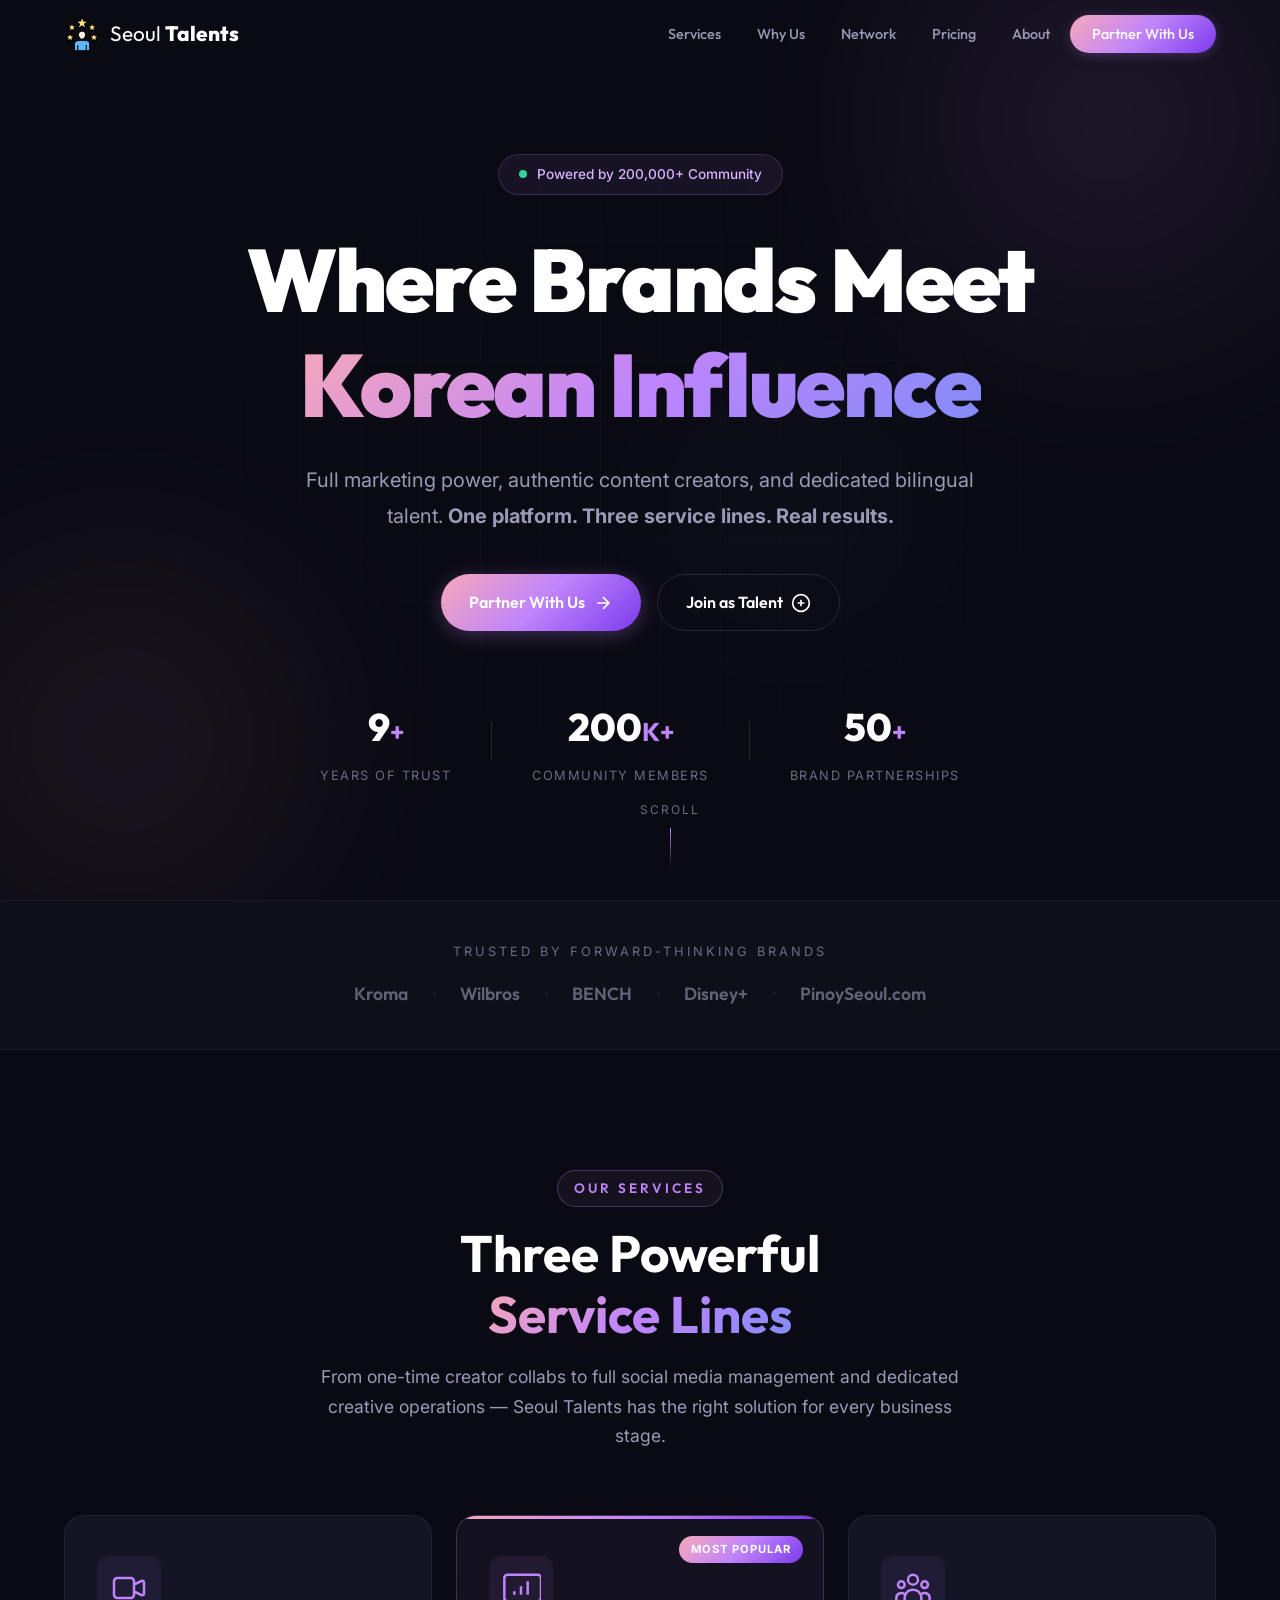
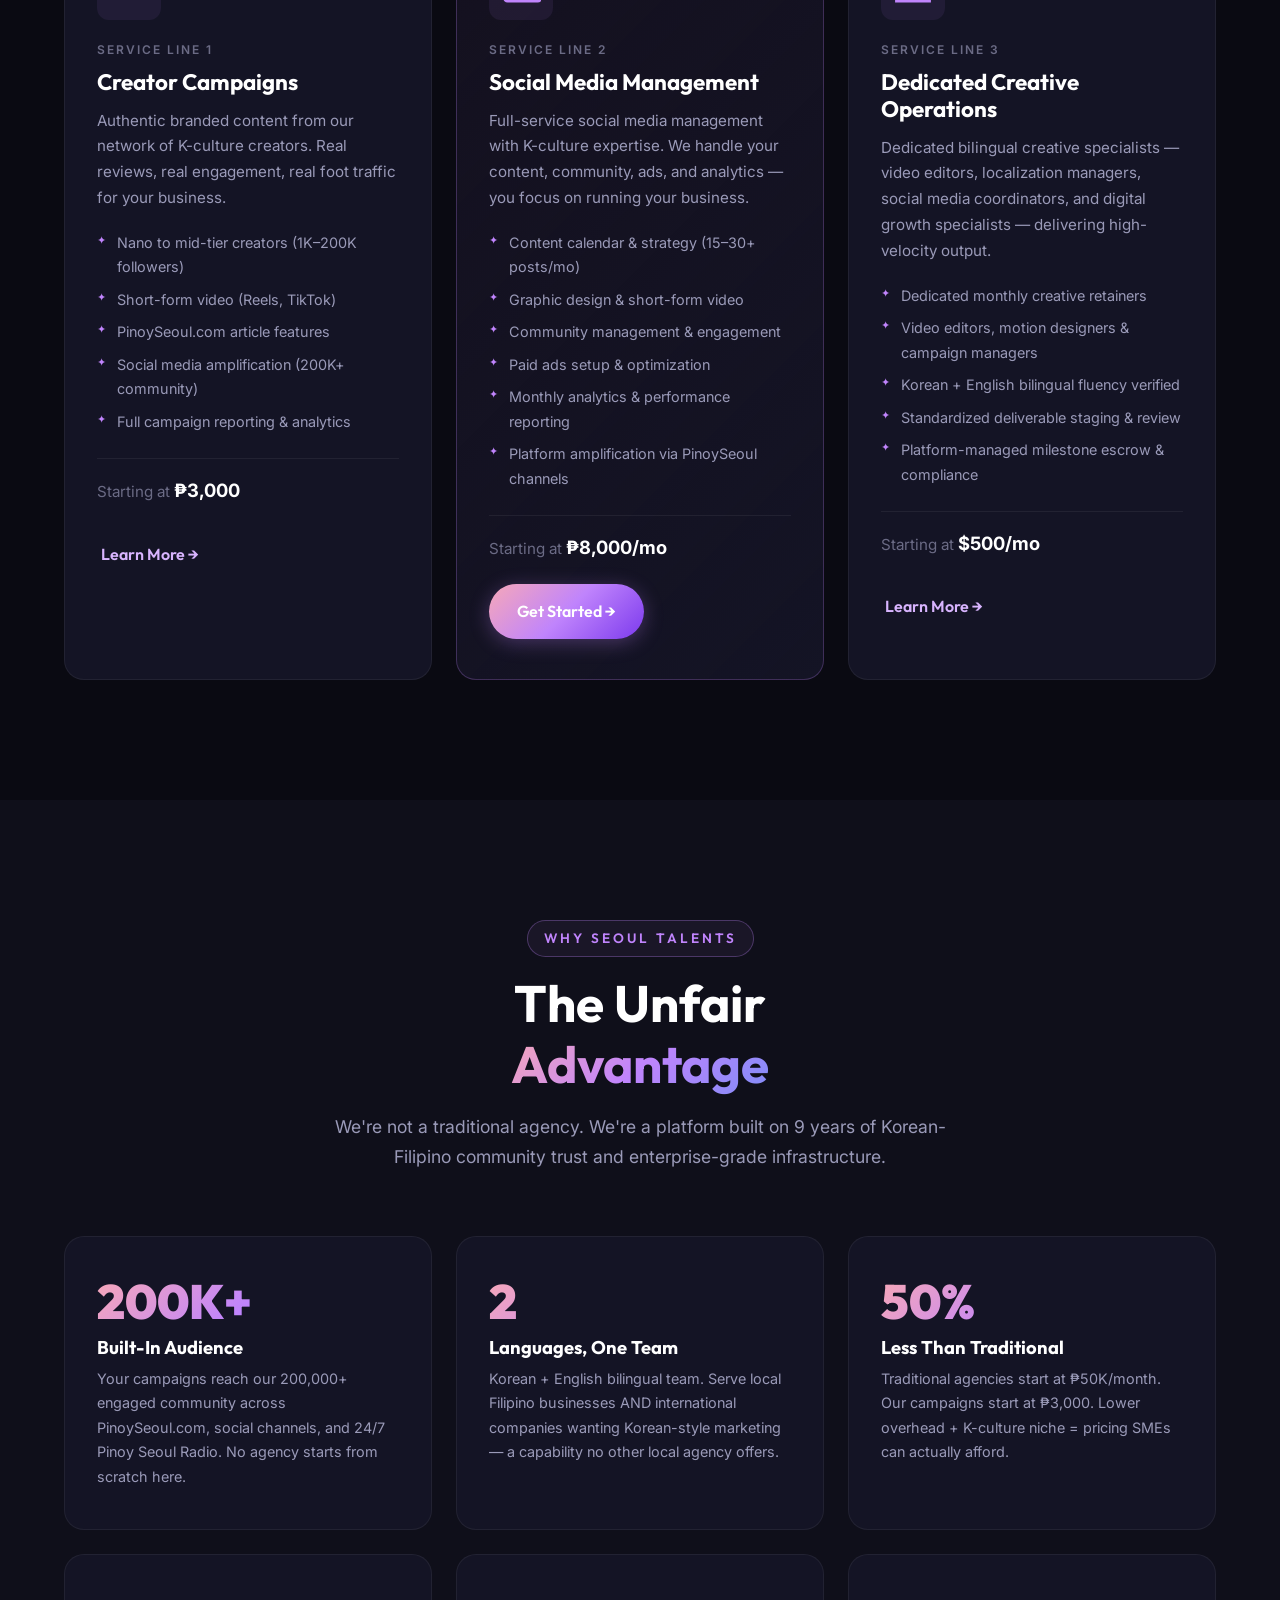
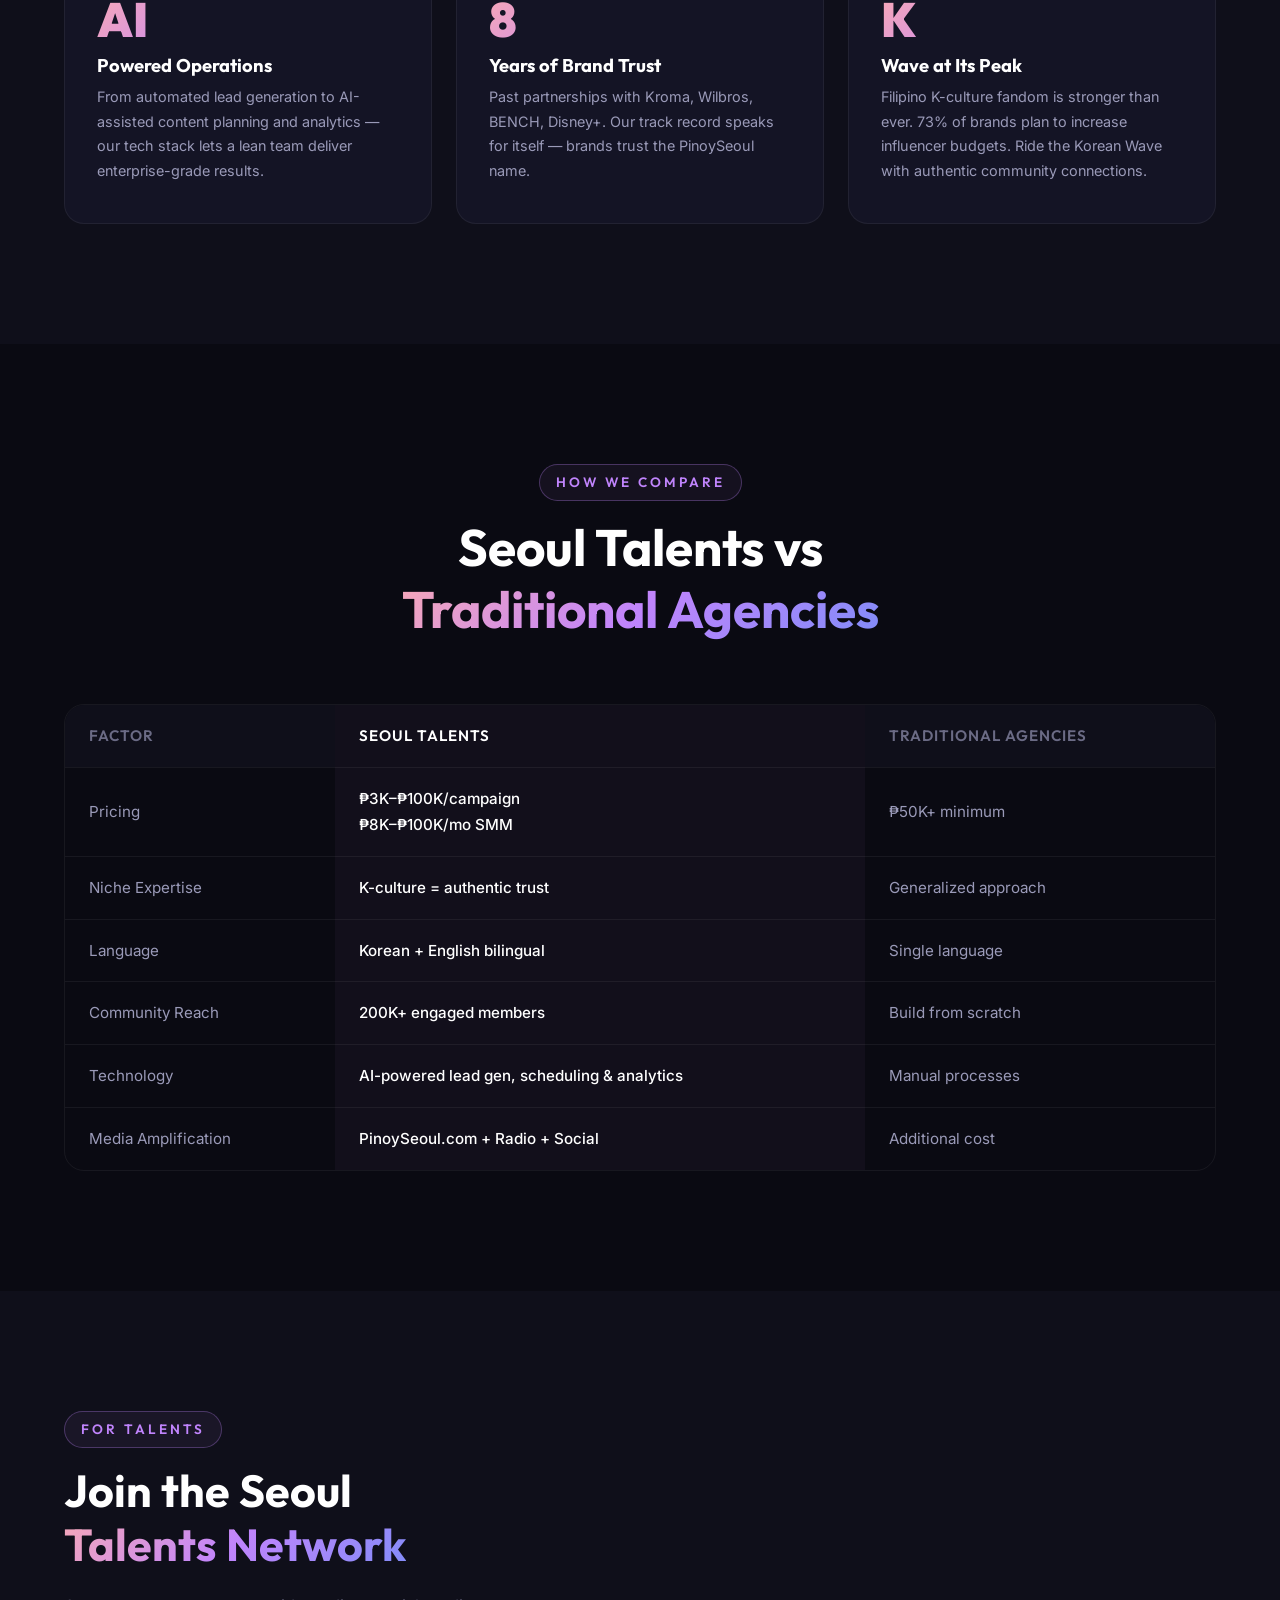
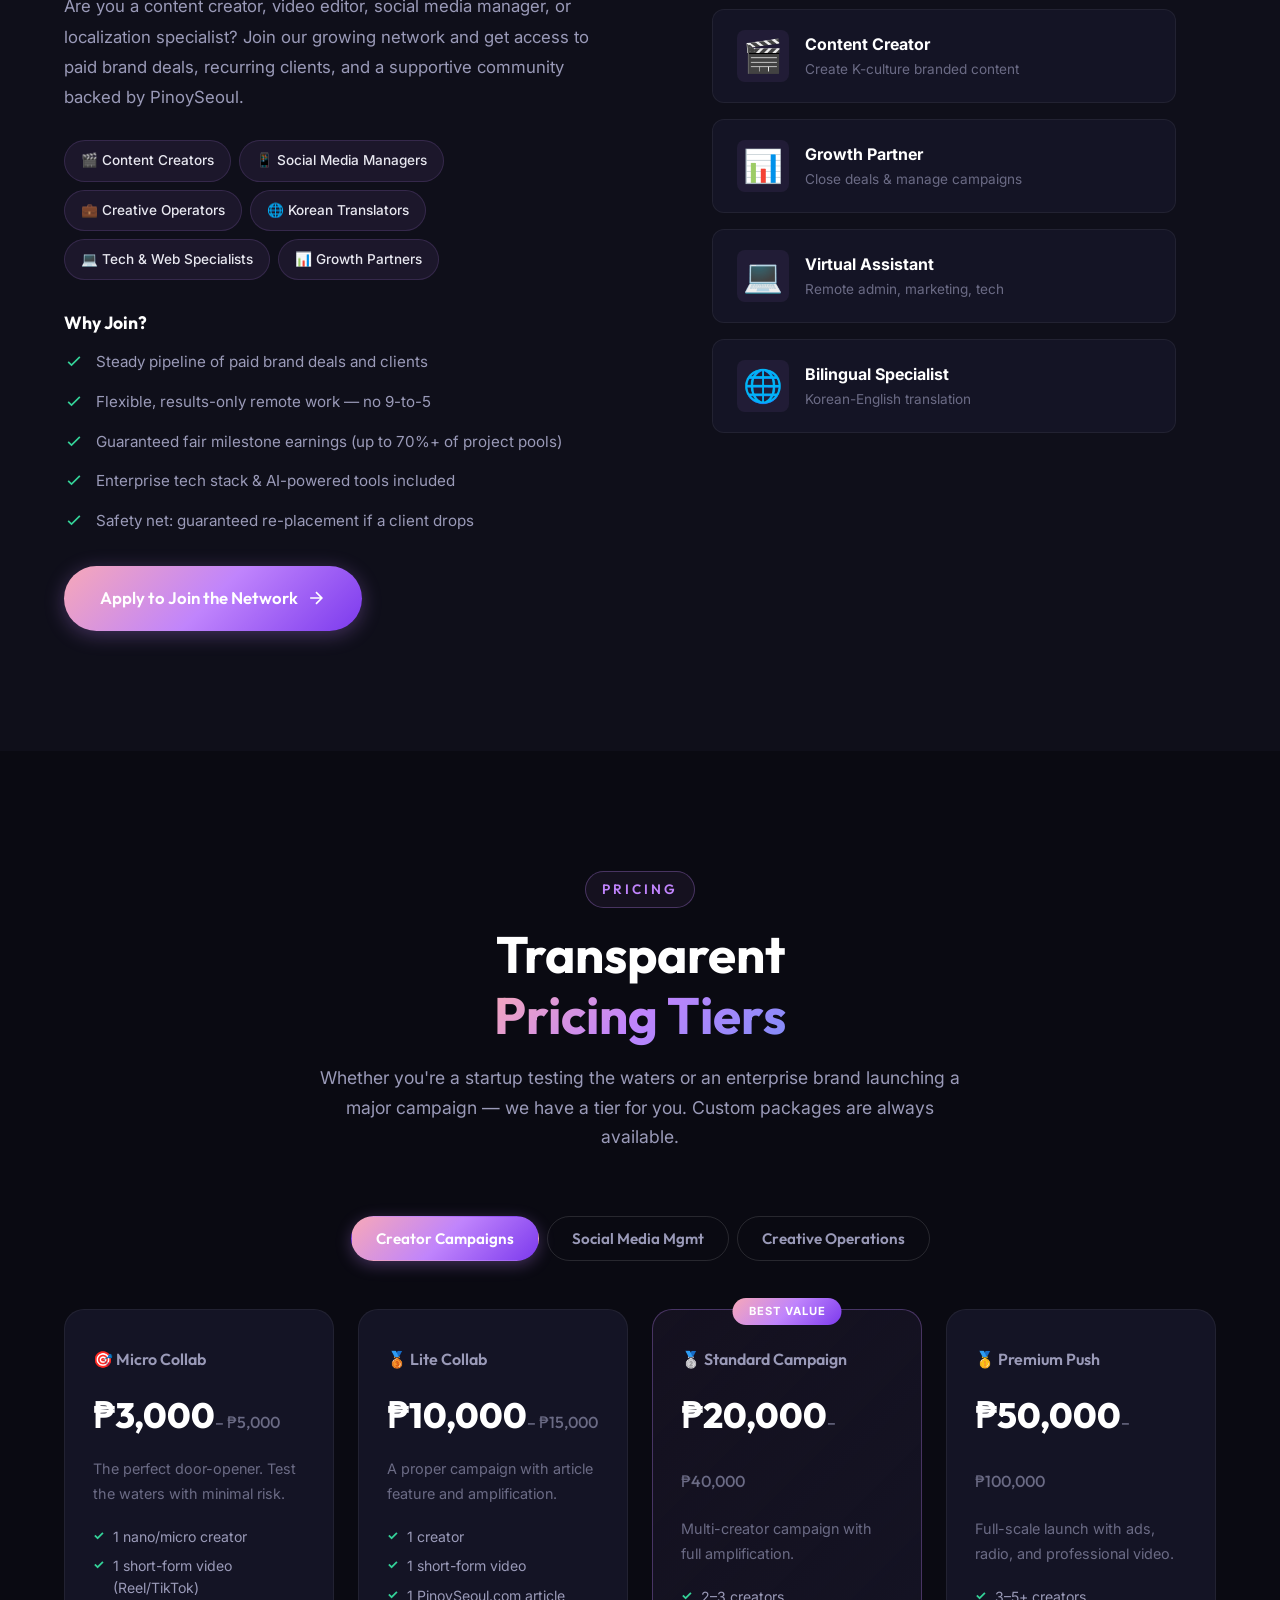
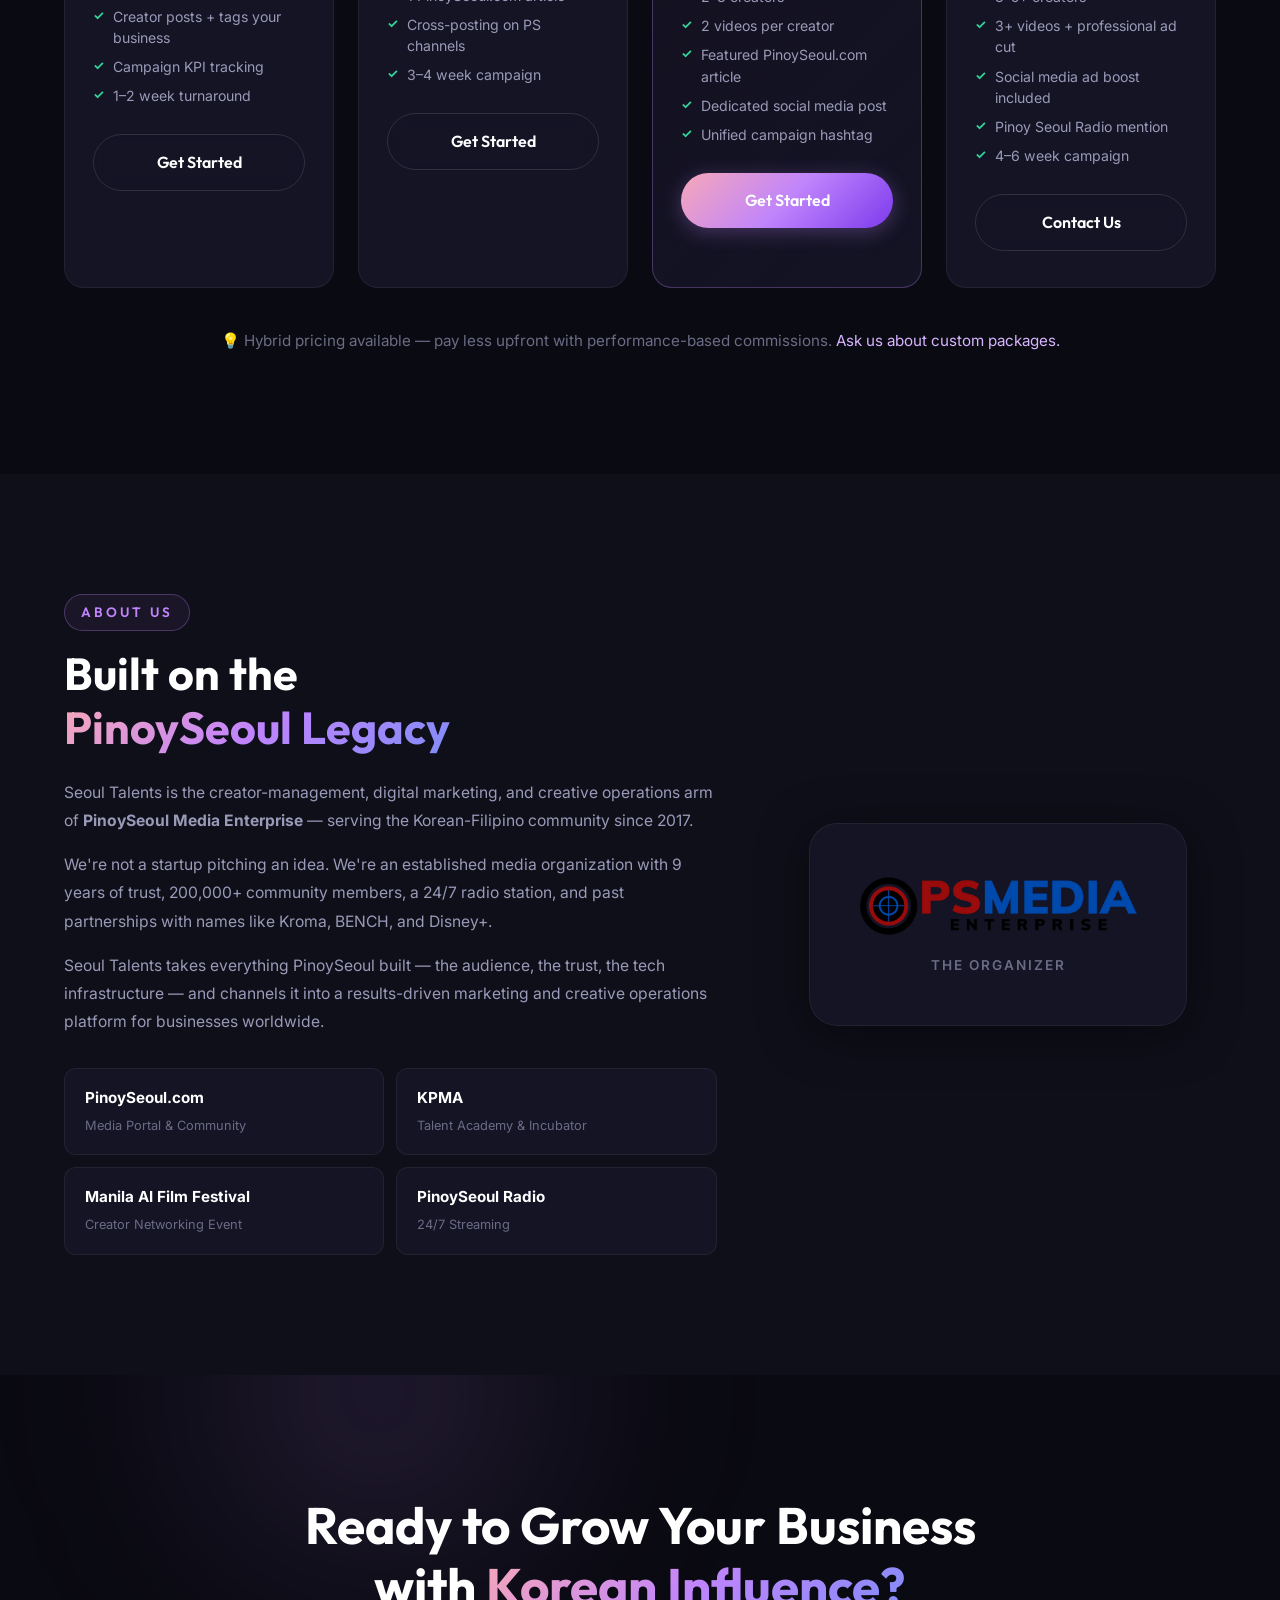
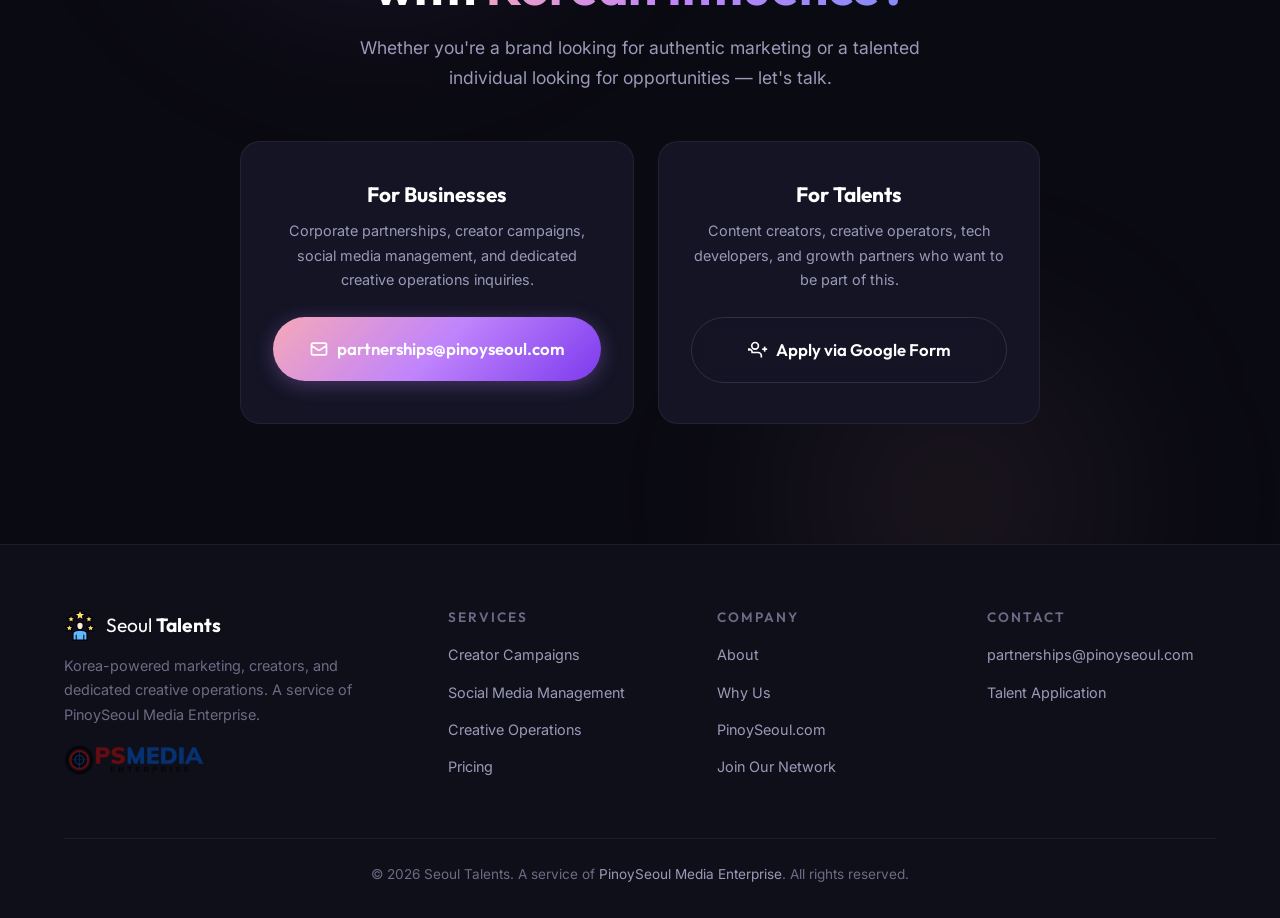
==== commit aff7efc7: "fix: restore clean UTF-8 encoding for emojis, symbols, and formatting" ====
--- a/index.html
+++ b/index.html
@@ -1,11 +1,11 @@
-﻿<!DOCTYPE html>
+<!DOCTYPE html>
 <html lang="en">
 <head>
     <meta charset="UTF-8">
     <meta name="viewport" content="width=device-width, initial-scale=1.0">
 
     <!-- Primary SEO Meta Tags -->
-    <title>Seoul Talents â€” Korea-Powered Marketing, Creators & Dedicated Creative Talent | PinoySeoul</title>
+    <title>Seoul Talents — Korea-Powered Marketing, Creators & Dedicated Creative Talent | PinoySeoul</title>
     <meta name="description" content="Seoul Talents connects brands with Korean-culture content creators, full social media marketing services, and dedicated creative operations talent. Powered by PinoySeoul Media Enterprise's 200,000+ community. Get results-driven campaigns, creator collaborations, and dedicated remote staff.">
     <meta name="keywords" content="Korean marketing agency Philippines, K-culture influencer marketing, social media management Korea, dedicated creative talent, content creators Korean culture, bilingual creative agency, Seoul Talents, PinoySeoul, Korean Filipino marketing, influencer campaigns Philippines, creative operations, video editing talent, Korean content creators, K-pop marketing, K-beauty influencers, digital growth specialists">
     <meta name="author" content="PinoySeoul Media Enterprise">
@@ -15,8 +15,8 @@
     <!-- Open Graph / Facebook -->
     <meta property="og:type" content="website">
     <meta property="og:url" content="https://talents.pinoyseoul.com/">
-    <meta property="og:title" content="Seoul Talents â€” Korea-Powered Marketing, Creators & Dedicated Creative Talent">
-    <meta property="og:description" content="Where Brands Meet Korean Influence â€” With Full Marketing Power and Dedicated Talent. Creator campaigns, social media management, and dedicated creative operations powered by PinoySeoul's 200K+ community.">
+    <meta property="og:title" content="Seoul Talents — Korea-Powered Marketing, Creators & Dedicated Creative Talent">
+    <meta property="og:description" content="Where Brands Meet Korean Influence — With Full Marketing Power and Dedicated Talent. Creator campaigns, social media management, and dedicated creative operations powered by PinoySeoul's 200K+ community.">
     <meta property="og:image" content="https://talents.pinoyseoul.com/favicon.png">
     <meta property="og:image:width" content="512">
     <meta property="og:image:height" content="512">
@@ -26,8 +26,8 @@
     <!-- Twitter / X -->
     <meta name="twitter:card" content="summary_large_image">
     <meta name="twitter:url" content="https://talents.pinoyseoul.com/">
-    <meta name="twitter:title" content="Seoul Talents â€” Korea-Powered Marketing, Creators & Dedicated Creative Talent">
-    <meta name="twitter:description" content="Where Brands Meet Korean Influence â€” With Full Marketing Power and Dedicated Talent. Creator campaigns, social media management, and dedicated creative operations.">
+    <meta name="twitter:title" content="Seoul Talents — Korea-Powered Marketing, Creators & Dedicated Creative Talent">
+    <meta name="twitter:description" content="Where Brands Meet Korean Influence — With Full Marketing Power and Dedicated Talent. Creator campaigns, social media management, and dedicated creative operations.">
     <meta name="twitter:image" content="https://talents.pinoyseoul.com/favicon.png">
 
     <!-- Favicon -->
@@ -75,7 +75,7 @@
     {
         "@context": "https://schema.org",
         "@type": "WebPage",
-        "name": "Seoul Talents â€” Korea-Powered Marketing, Creators & Dedicated Creative Talent",
+        "name": "Seoul Talents — Korea-Powered Marketing, Creators & Dedicated Creative Talent",
         "description": "Connect with Korean-culture content creators, get full social media marketing, and hire dedicated creative operations talent through Seoul Talents.",
         "url": "https://talents.pinoyseoul.com",
         "isPartOf": {
@@ -218,13 +218,13 @@
             <p class="trusted-label">Trusted by forward-thinking brands</p>
             <div class="trusted-logos">
                 <span class="brand-name">Kroma</span>
-                <span class="brand-divider">Â·</span>
+                <span class="brand-divider">·</span>
                 <span class="brand-name">Wilbros</span>
-                <span class="brand-divider">Â·</span>
+                <span class="brand-divider">·</span>
                 <span class="brand-name">BENCH</span>
-                <span class="brand-divider">Â·</span>
+                <span class="brand-divider">·</span>
                 <span class="brand-name">Disney+</span>
-                <span class="brand-divider">Â·</span>
+                <span class="brand-divider">·</span>
                 <span class="brand-name">PinoySeoul.com</span>
             </div>
         </div>
@@ -236,7 +236,7 @@
             <div class="section-header">
                 <span class="section-tag">Our Services</span>
                 <h2 id="services-heading">Three Powerful<br><span class="gradient-text">Service Lines</span></h2>
-                <p class="section-desc">From one-time creator collabs to full social media management and dedicated creative operations â€” Seoul Talents has the right solution for every business stage.</p>
+                <p class="section-desc">From one-time creator collabs to full social media management and dedicated creative operations — Seoul Talents has the right solution for every business stage.</p>
             </div>
 
             <div class="services-grid">
@@ -249,14 +249,14 @@
                     <h3>Creator Campaigns</h3>
                     <p>Authentic branded content from our network of K-culture creators. Real reviews, real engagement, real foot traffic for your business.</p>
                     <ul class="service-features">
-                        <li>Nano to mid-tier creators (1Kâ€“200K followers)</li>
+                        <li>Nano to mid-tier creators (1K–200K followers)</li>
                         <li>Short-form video (Reels, TikTok)</li>
                         <li>PinoySeoul.com article features</li>
                         <li>Social media amplification (200K+ community)</li>
                         <li>Full campaign reporting & analytics</li>
                     </ul>
-                    <div class="service-price">Starting at <strong>â‚±3,000</strong></div>
-                    <a href="mailto:partnerships@pinoyseoul.com?subject=Creator Campaign Inquiry" class="btn btn-ghost" id="cta-service-creator">Learn More â†’</a>
+                    <div class="service-price">Starting at <strong>₱3,000</strong></div>
+                    <a href="mailto:partnerships@pinoyseoul.com?subject=Creator Campaign Inquiry" class="btn btn-ghost" id="cta-service-creator">Learn More →</a>
                 </article>
 
                 <!-- Service 2 -->
@@ -267,17 +267,17 @@
                     </div>
                     <span class="service-tag">Service Line 2</span>
                     <h3>Social Media Management</h3>
-                    <p>Full-service social media management with K-culture expertise. We handle your content, community, ads, and analytics â€” you focus on running your business.</p>
+                    <p>Full-service social media management with K-culture expertise. We handle your content, community, ads, and analytics — you focus on running your business.</p>
                     <ul class="service-features">
-                        <li>Content calendar & strategy (15â€“30+ posts/mo)</li>
+                        <li>Content calendar & strategy (15–30+ posts/mo)</li>
                         <li>Graphic design & short-form video</li>
                         <li>Community management & engagement</li>
                         <li>Paid ads setup & optimization</li>
                         <li>Monthly analytics & performance reporting</li>
                         <li>Platform amplification via PinoySeoul channels</li>
                     </ul>
-                    <div class="service-price">Starting at <strong>â‚±8,000/mo</strong></div>
-                    <a href="mailto:partnerships@pinoyseoul.com?subject=Social Media Management Inquiry" class="btn btn-primary" id="cta-service-smm">Get Started â†’</a>
+                    <div class="service-price">Starting at <strong>₱8,000/mo</strong></div>
+                    <a href="mailto:partnerships@pinoyseoul.com?subject=Social Media Management Inquiry" class="btn btn-primary" id="cta-service-smm">Get Started →</a>
                 </article>
 
                 <!-- Service 3 -->
@@ -287,7 +287,7 @@
                     </div>
                     <span class="service-tag">Service Line 3</span>
                     <h3>Dedicated Creative Operations</h3>
-                    <p>Dedicated bilingual creative specialists â€” video editors, localization managers, social media coordinators, and digital growth specialists â€” delivering high-velocity output.</p>
+                    <p>Dedicated bilingual creative specialists — video editors, localization managers, social media coordinators, and digital growth specialists — delivering high-velocity output.</p>
                     <ul class="service-features">
                         <li>Dedicated monthly creative retainers</li>
                         <li>Video editors, motion designers & campaign managers</li>
@@ -296,7 +296,7 @@
                         <li>Platform-managed milestone escrow & compliance</li>
                     </ul>
                     <div class="service-price">Starting at <strong>$500/mo</strong></div>
-                    <a href="mailto:partnerships@pinoyseoul.com?subject=Creative Operations Inquiry" class="btn btn-ghost" id="cta-service-vs">Learn More â†’</a>
+                    <a href="mailto:partnerships@pinoyseoul.com?subject=Creative Operations Inquiry" class="btn btn-ghost" id="cta-service-ops">Learn More →</a>
                 </article>
             </div>
         </div>
@@ -320,22 +320,22 @@
                 <div class="advantage-card" id="advantage-bilingual">
                     <div class="advantage-number">2</div>
                     <h3>Languages, One Team</h3>
-                    <p>Korean + English bilingual team. Serve local Filipino businesses AND international companies wanting Korean-style marketing â€” a capability no other local agency offers.</p>
+                    <p>Korean + English bilingual team. Serve local Filipino businesses AND international companies wanting Korean-style marketing — a capability no other local agency offers.</p>
                 </div>
                 <div class="advantage-card" id="advantage-pricing">
                     <div class="advantage-number">50%</div>
                     <h3>Less Than Traditional</h3>
-                    <p>Traditional agencies start at â‚±50K/month. Our campaigns start at â‚±3,000. Lower overhead + K-culture niche = pricing SMEs can actually afford.</p>
+                    <p>Traditional agencies start at ₱50K/month. Our campaigns start at ₱3,000. Lower overhead + K-culture niche = pricing SMEs can actually afford.</p>
                 </div>
                 <div class="advantage-card" id="advantage-ai">
                     <div class="advantage-number">AI</div>
                     <h3>Powered Operations</h3>
-                    <p>From automated lead generation to AI-assisted content planning and analytics â€” our tech stack lets a lean team deliver enterprise-grade results.</p>
+                    <p>From automated lead generation to AI-assisted content planning and analytics — our tech stack lets a lean team deliver enterprise-grade results.</p>
                 </div>
                 <div class="advantage-card" id="advantage-network">
                     <div class="advantage-number">8</div>
                     <h3>Years of Brand Trust</h3>
-                    <p>Past partnerships with Kroma, Wilbros, BENCH, Disney+. Our track record speaks for itself â€” brands trust the PinoySeoul name.</p>
+                    <p>Past partnerships with Kroma, Wilbros, BENCH, Disney+. Our track record speaks for itself — brands trust the PinoySeoul name.</p>
                 </div>
                 <div class="advantage-card" id="advantage-kwave">
                     <div class="advantage-number">K</div>
@@ -365,8 +365,8 @@
                     <tbody>
                         <tr>
                             <td>Pricing</td>
-                            <td class="highlight-col">â‚±3Kâ€“â‚±100K/campaign<br>â‚±8Kâ€“â‚±100K/mo SMM</td>
-                            <td>â‚±50K+ minimum</td>
+                            <td class="highlight-col">₱3K–₱100K/campaign<br>₱8K–₱100K/mo SMM</td>
+                            <td>₱50K+ minimum</td>
                         </tr>
                         <tr>
                             <td>Niche Expertise</td>
@@ -408,12 +408,12 @@
                     <h2 id="network-heading">Join the Seoul<br><span class="gradient-text">Talents Network</span></h2>
                     <p>Are you a content creator, video editor, social media manager, or localization specialist? Join our growing network and get access to paid brand deals, recurring clients, and a supportive community backed by PinoySeoul.</p>
                     <div class="talent-roles">
-                        <div class="role-chip">ðŸŽ¬ Content Creators</div>
-                        <div class="role-chip">ðŸ“± Social Media Managers</div>
-                        <div class="role-chip">ðŸ’¼ Creative Operators</div>
-                        <div class="role-chip">ðŸŒ Korean Translators</div>
-                        <div class="role-chip">ðŸ’» Tech & Web Specialists</div>
-                        <div class="role-chip">ðŸ“Š Growth Partners</div>
+                        <div class="role-chip">🎬 Content Creators</div>
+                        <div class="role-chip">📱 Social Media Managers</div>
+                        <div class="role-chip">💼 Creative Operators</div>
+                        <div class="role-chip">🌐 Korean Translators</div>
+                        <div class="role-chip">💻 Tech & Web Specialists</div>
+                        <div class="role-chip">📊 Growth Partners</div>
                     </div>
                     <h3 class="network-benefit-title">Why Join?</h3>
                     <ul class="network-benefits">
@@ -423,7 +423,7 @@
                         </li>
                         <li>
                             <svg width="20" height="20" viewBox="0 0 24 24" fill="none" stroke="currentColor" stroke-width="2"><path d="M5 13l4 4L19 7"/></svg>
-                            <span>Flexible, results-only remote work â€” no 9-to-5</span>
+                            <span>Flexible, results-only remote work — no 9-to-5</span>
                         </li>
                         <li>
                             <svg width="20" height="20" viewBox="0 0 24 24" fill="none" stroke="currentColor" stroke-width="2"><path d="M5 13l4 4L19 7"/></svg>
@@ -445,28 +445,28 @@
                 </div>
                 <div class="network-visual">
                     <div class="visual-card visual-card-1">
-                        <div class="visual-icon">ðŸŽ¬</div>
+                        <div class="visual-icon">🎬</div>
                         <div>
                             <strong>Content Creator</strong>
                             <p>Create K-culture branded content</p>
                         </div>
                     </div>
                     <div class="visual-card visual-card-2">
-                        <div class="visual-icon">ðŸ“Š</div>
+                        <div class="visual-icon">📊</div>
                         <div>
                             <strong>Growth Partner</strong>
                             <p>Close deals & manage campaigns</p>
                         </div>
                     </div>
                     <div class="visual-card visual-card-3">
-                        <div class="visual-icon">ðŸ’»</div>
+                        <div class="visual-icon">💻</div>
                         <div>
                             <strong>Virtual Assistant</strong>
                             <p>Remote admin, marketing, tech</p>
                         </div>
                     </div>
                     <div class="visual-card visual-card-4">
-                        <div class="visual-icon">ðŸŒ</div>
+                        <div class="visual-icon">🌐</div>
                         <div>
                             <strong>Bilingual Specialist</strong>
                             <p>Korean-English translation</p>
@@ -484,7 +484,7 @@
             <div class="section-header">
                 <span class="section-tag">Pricing</span>
                 <h2 id="pricing-heading">Transparent<br><span class="gradient-text">Pricing Tiers</span></h2>
-                <p class="section-desc">Whether you're a startup testing the waters or an enterprise brand launching a major campaign â€” we have a tier for you. Custom packages are always available.</p>
+                <p class="section-desc">Whether you're a startup testing the waters or an enterprise brand launching a major campaign — we have a tier for you. Custom packages are always available.</p>
             </div>
 
             <div class="pricing-tabs">
@@ -497,38 +497,38 @@
             <div class="pricing-content active" data-content="creator" id="pricing-content-creator">
                 <div class="pricing-grid">
                     <div class="price-card" id="price-micro">
-                        <div class="price-tier">ðŸŽ¯ Micro Collab</div>
-                        <div class="price-amount">â‚±3,000<span>â€“ â‚±5,000</span></div>
+                        <div class="price-tier">🎯 Micro Collab</div>
+                        <div class="price-amount">₱3,000<span>– ₱5,000</span></div>
                         <p class="price-desc">The perfect door-opener. Test the waters with minimal risk.</p>
                         <ul>
                             <li>1 nano/micro creator</li>
                             <li>1 short-form video (Reel/TikTok)</li>
                             <li>Creator posts + tags your business</li>
                             <li>Campaign KPI tracking</li>
-                            <li>1â€“2 week turnaround</li>
+                            <li>1–2 week turnaround</li>
                         </ul>
                         <a href="mailto:partnerships@pinoyseoul.com?subject=Micro Collab Inquiry" class="btn btn-outline">Get Started</a>
                     </div>
                     <div class="price-card" id="price-lite">
-                        <div class="price-tier">ðŸ¥‰ Lite Collab</div>
-                        <div class="price-amount">â‚±10,000<span>â€“ â‚±15,000</span></div>
+                        <div class="price-tier">🥉 Lite Collab</div>
+                        <div class="price-amount">₱10,000<span>– ₱15,000</span></div>
                         <p class="price-desc">A proper campaign with article feature and amplification.</p>
                         <ul>
                             <li>1 creator</li>
                             <li>1 short-form video</li>
                             <li>1 PinoySeoul.com article</li>
                             <li>Cross-posting on PS channels</li>
-                            <li>3â€“4 week campaign</li>
+                            <li>3–4 week campaign</li>
                         </ul>
                         <a href="mailto:partnerships@pinoyseoul.com?subject=Lite Collab Inquiry" class="btn btn-outline">Get Started</a>
                     </div>
                     <div class="price-card featured" id="price-standard">
                         <div class="price-badge">Best Value</div>
-                        <div class="price-tier">ðŸ¥ˆ Standard Campaign</div>
-                        <div class="price-amount">â‚±20,000<span>â€“ â‚±40,000</span></div>
+                        <div class="price-tier">🥈 Standard Campaign</div>
+                        <div class="price-amount">₱20,000<span>– ₱40,000</span></div>
                         <p class="price-desc">Multi-creator campaign with full amplification.</p>
                         <ul>
-                            <li>2â€“3 creators</li>
+                            <li>2–3 creators</li>
                             <li>2 videos per creator</li>
                             <li>Featured PinoySeoul.com article</li>
                             <li>Dedicated social media post</li>
@@ -537,15 +537,15 @@
                         <a href="mailto:partnerships@pinoyseoul.com?subject=Standard Campaign Inquiry" class="btn btn-primary">Get Started</a>
                     </div>
                     <div class="price-card" id="price-premium">
-                        <div class="price-tier">ðŸ¥‡ Premium Push</div>
-                        <div class="price-amount">â‚±50,000<span>â€“ â‚±100,000</span></div>
+                        <div class="price-tier">🥇 Premium Push</div>
+                        <div class="price-amount">₱50,000<span>– ₱100,000</span></div>
                         <p class="price-desc">Full-scale launch with ads, radio, and professional video.</p>
                         <ul>
-                            <li>3â€“5+ creators</li>
+                            <li>3–5+ creators</li>
                             <li>3+ videos + professional ad cut</li>
                             <li>Social media ad boost included</li>
                             <li>Pinoy Seoul Radio mention</li>
-                            <li>4â€“6 week campaign</li>
+                            <li>4–6 week campaign</li>
                         </ul>
                         <a href="mailto:partnerships@pinoyseoul.com?subject=Premium Campaign Inquiry" class="btn btn-outline">Contact Us</a>
                     </div>
@@ -556,12 +556,12 @@
             <div class="pricing-content" data-content="smm" id="pricing-content-smm">
                 <div class="pricing-grid">
                     <div class="price-card" id="price-smm-starter">
-                        <div class="price-tier">ðŸ“± Starter SMM</div>
-                        <div class="price-amount">â‚±8,000<span>/mo</span></div>
+                        <div class="price-tier">📱 Starter SMM</div>
+                        <div class="price-amount">₱8,000<span>/mo</span></div>
                         <p class="price-desc">Basic social media presence for small businesses.</p>
                         <ul>
-                            <li>1â€“2 platforms (FB + IG or TikTok)</li>
-                            <li>10â€“15 posts/month</li>
+                            <li>1–2 platforms (FB + IG or TikTok)</li>
+                            <li>10–15 posts/month</li>
                             <li>Graphics + captions</li>
                             <li>Basic community management</li>
                             <li>Monthly performance report</li>
@@ -570,12 +570,12 @@
                     </div>
                     <div class="price-card featured" id="price-smm-growth">
                         <div class="price-badge">Recommended</div>
-                        <div class="price-tier">ðŸ“Š Growth SMM</div>
-                        <div class="price-amount">â‚±20,000<span>/mo</span></div>
+                        <div class="price-tier">📊 Growth SMM</div>
+                        <div class="price-amount">₱20,000<span>/mo</span></div>
                         <p class="price-desc">Active engagement and growth-focused management.</p>
                         <ul>
-                            <li>2â€“3 platforms</li>
-                            <li>20â€“30 posts/month</li>
+                            <li>2–3 platforms</li>
+                            <li>20–30 posts/month</li>
                             <li>Graphics + short-form video + Stories</li>
                             <li>Daily community management</li>
                             <li>Ad campaign setup & monitoring</li>
@@ -584,14 +584,14 @@
                         <a href="mailto:partnerships@pinoyseoul.com?subject=Growth SMM Inquiry" class="btn btn-primary">Get Started</a>
                     </div>
                     <div class="price-card" id="price-smm-full">
-                        <div class="price-tier">ðŸš€ Full Service</div>
-                        <div class="price-amount">â‚±50,000<span>+/mo</span></div>
+                        <div class="price-tier">🚀 Full Service</div>
+                        <div class="price-amount">₱50,000<span>+/mo</span></div>
                         <p class="price-desc">Comprehensive digital marketing for established brands.</p>
                         <ul>
                             <li>All major platforms</li>
                             <li>30+ posts/month (video, graphics, blog)</li>
                             <li>Full ad campaign management</li>
-                            <li>1â€“2 creator collabs bundled</li>
+                            <li>1–2 creator collabs bundled</li>
                             <li>Monthly strategy call</li>
                             <li>Weekly + monthly reports</li>
                         </ul>
@@ -655,7 +655,7 @@
                 </div>
             </div>
 
-            <p class="pricing-note">ðŸ’¡ Hybrid pricing available â€” pay less upfront with performance-based commissions. <a href="mailto:partnerships@pinoyseoul.com">Ask us about custom packages.</a></p>
+            <p class="pricing-note">💡 Hybrid pricing available — pay less upfront with performance-based commissions. <a href="mailto:partnerships@pinoyseoul.com">Ask us about custom packages.</a></p>
         </div>
     </section>
 
@@ -666,9 +666,9 @@
                 <div class="about-content">
                     <span class="section-tag">About Us</span>
                     <h2 id="about-heading">Built on the<br><span class="gradient-text">PinoySeoul Legacy</span></h2>
-                    <p class="about-lead">Seoul Talents is the creator-management, digital marketing, and creative operations arm of <strong>PinoySeoul Media Enterprise</strong> â€” serving the Korean-Filipino community since 2017.</p>
+                    <p class="about-lead">Seoul Talents is the creator-management, digital marketing, and creative operations arm of <strong>PinoySeoul Media Enterprise</strong> — serving the Korean-Filipino community since 2017.</p>
                     <p>We're not a startup pitching an idea. We're an established media organization with 9 years of trust, 200,000+ community members, a 24/7 radio station, and past partnerships with names like Kroma, BENCH, and Disney+.</p>
-                    <p>Seoul Talents takes everything PinoySeoul built â€” the audience, the trust, the tech infrastructure â€” and channels it into a results-driven marketing and creative operations platform for businesses worldwide.</p>
+                    <p>Seoul Talents takes everything PinoySeoul built — the audience, the trust, the tech infrastructure — and channels it into a results-driven marketing and creative operations platform for businesses worldwide.</p>
                     <div class="about-ecosystem">
                         <div class="eco-item" id="eco-pinoyseoul">
                             <strong>PinoySeoul.com</strong>
@@ -707,7 +707,7 @@
         <div class="container">
             <div class="cta-content">
                 <h2 id="cta-heading">Ready to Grow Your Business<br>with <span class="gradient-text">Korean Influence?</span></h2>
-                <p>Whether you're a brand looking for authentic marketing or a talented individual looking for opportunities â€” let's talk.</p>
+                <p>Whether you're a brand looking for authentic marketing or a talented individual looking for opportunities — let's talk.</p>
                 <div class="cta-split">
                     <div class="cta-box" id="cta-box-business">
                         <h3>For Businesses</h3>
@@ -777,4 +777,3 @@
     <script src="script.js"></script>
 </body>
 </html>
-
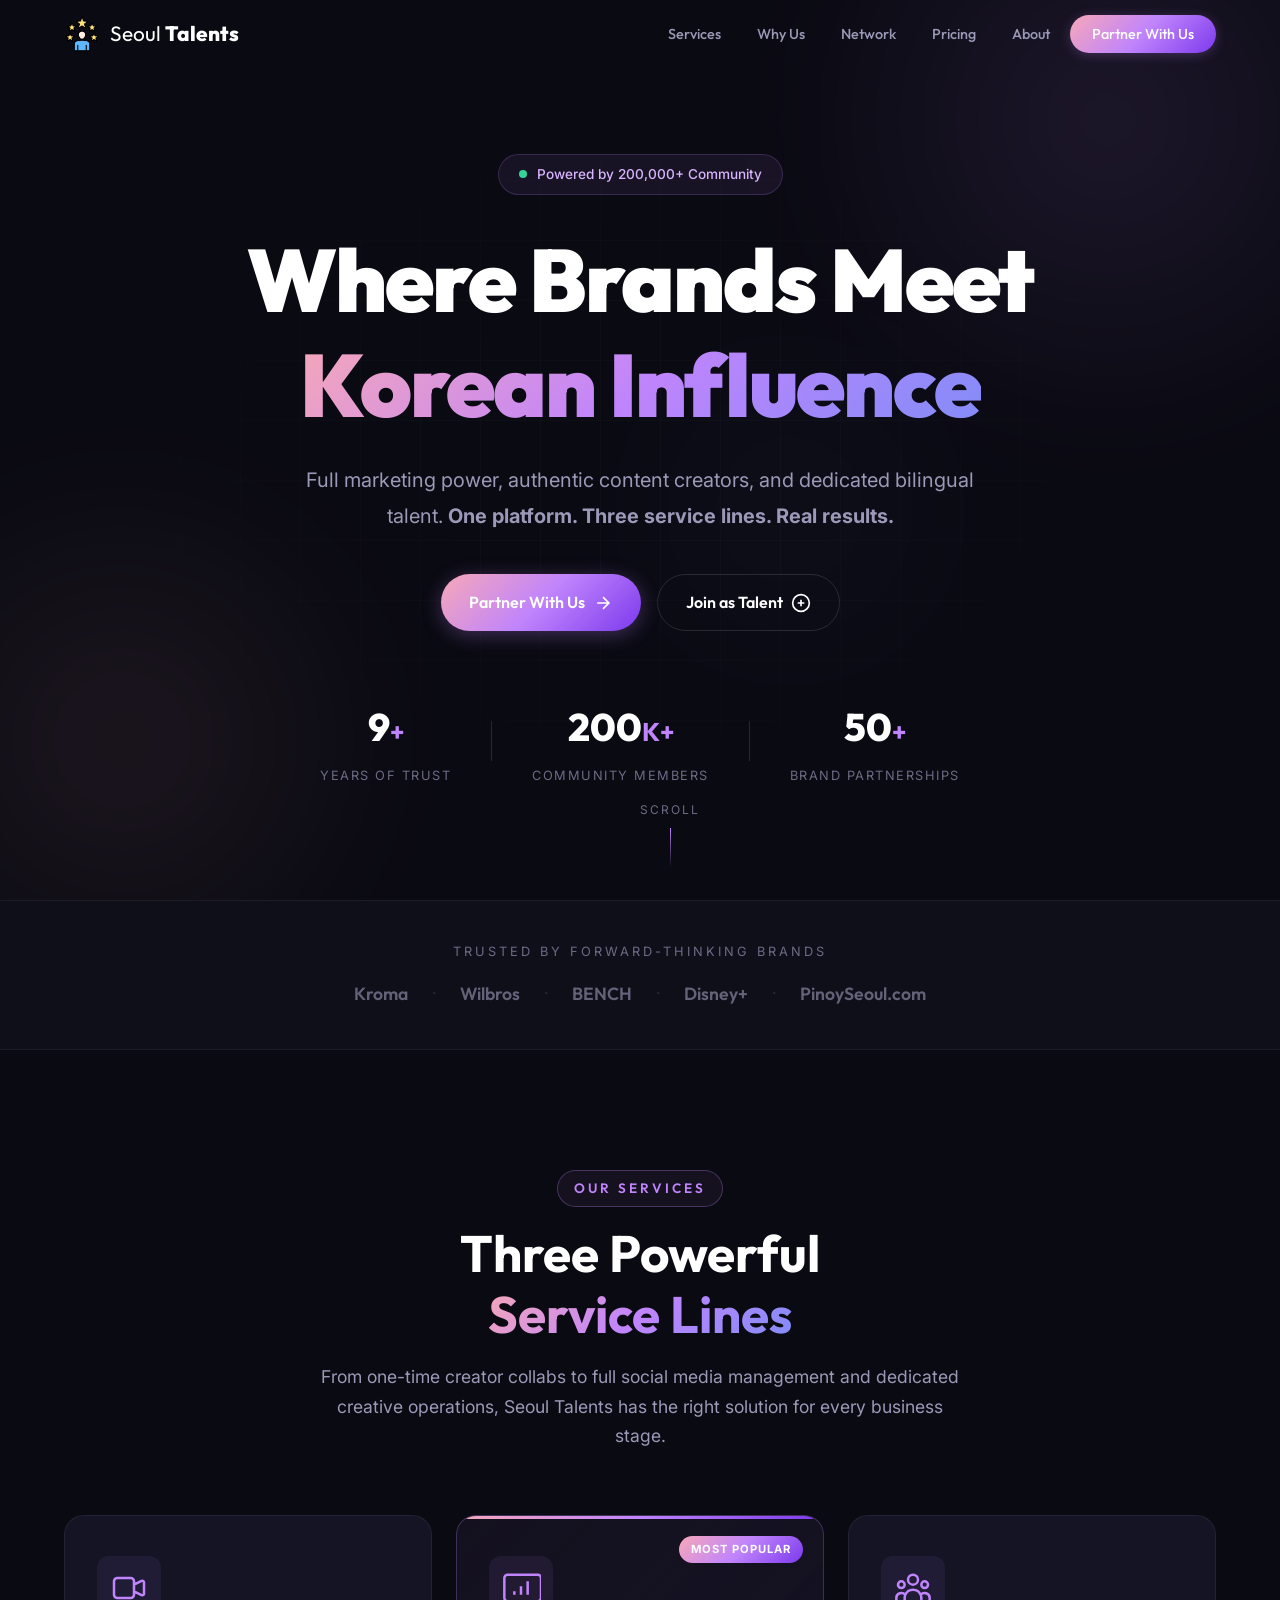
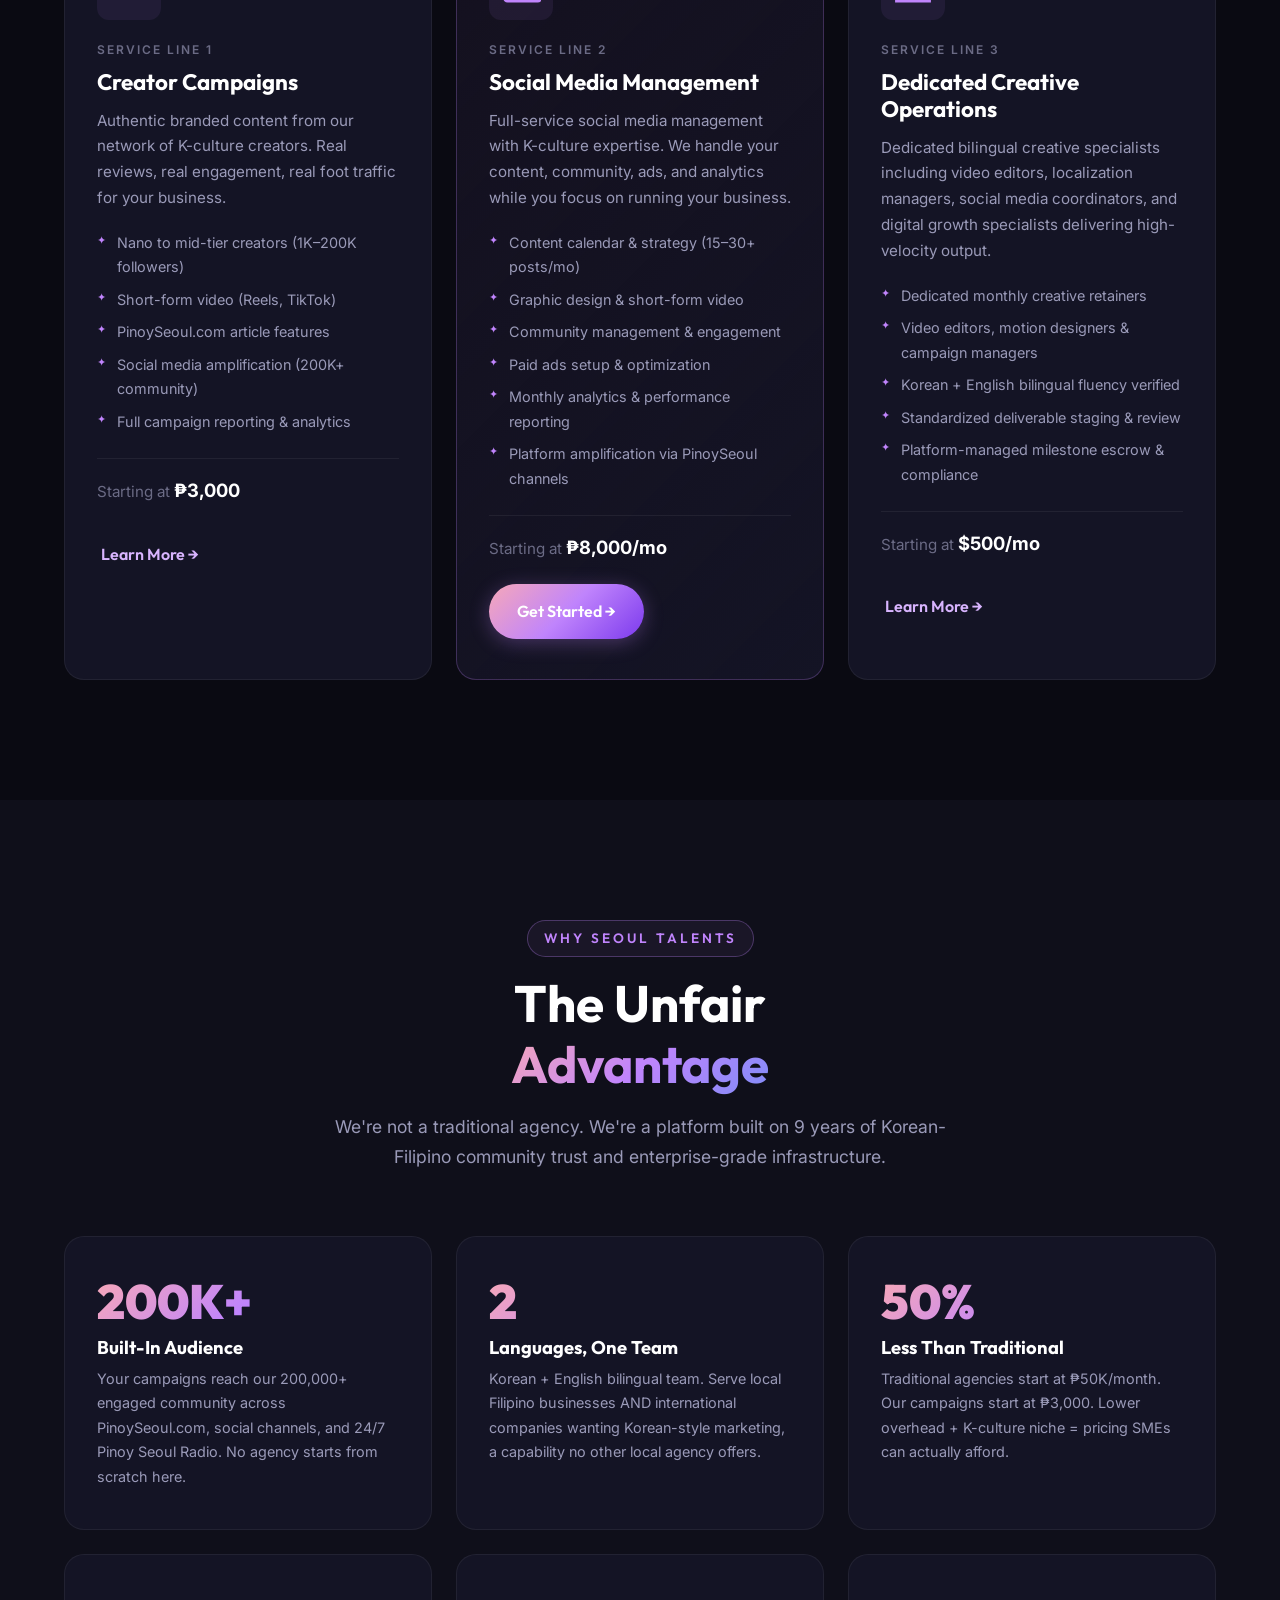
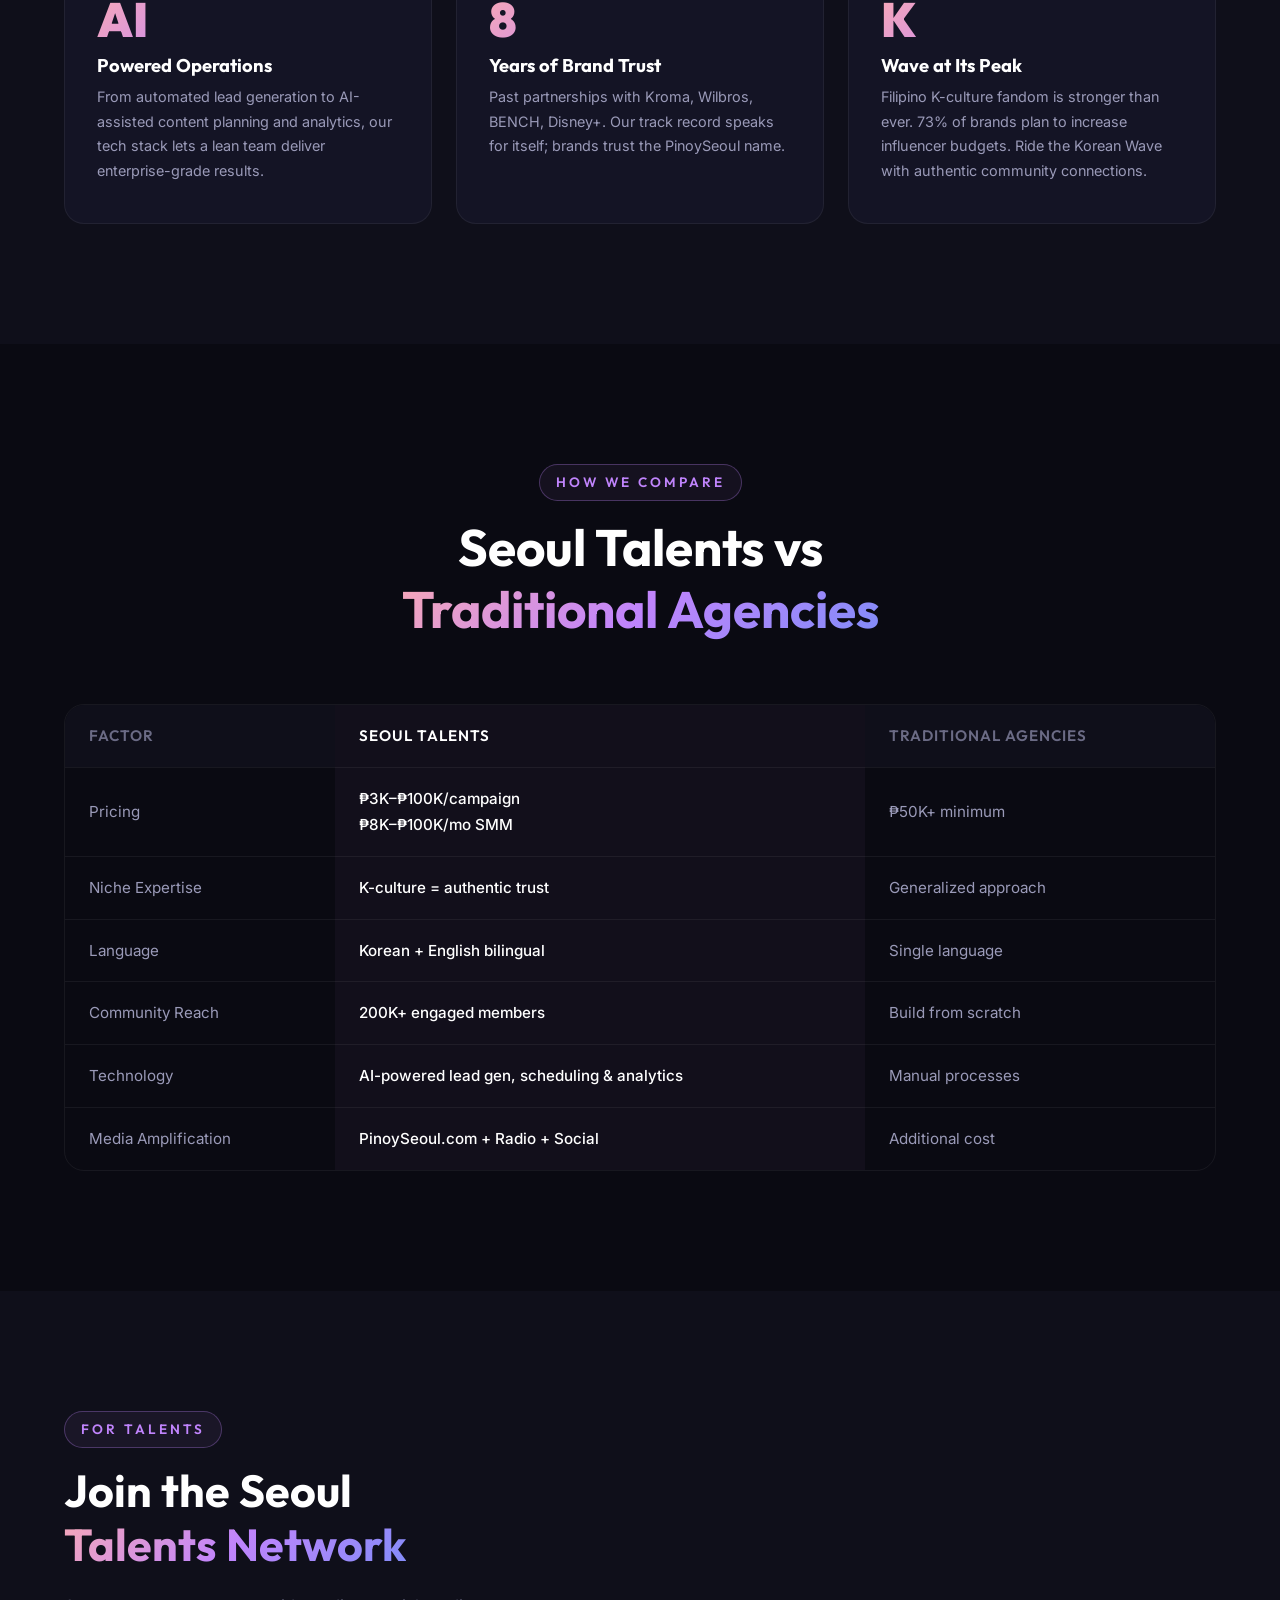
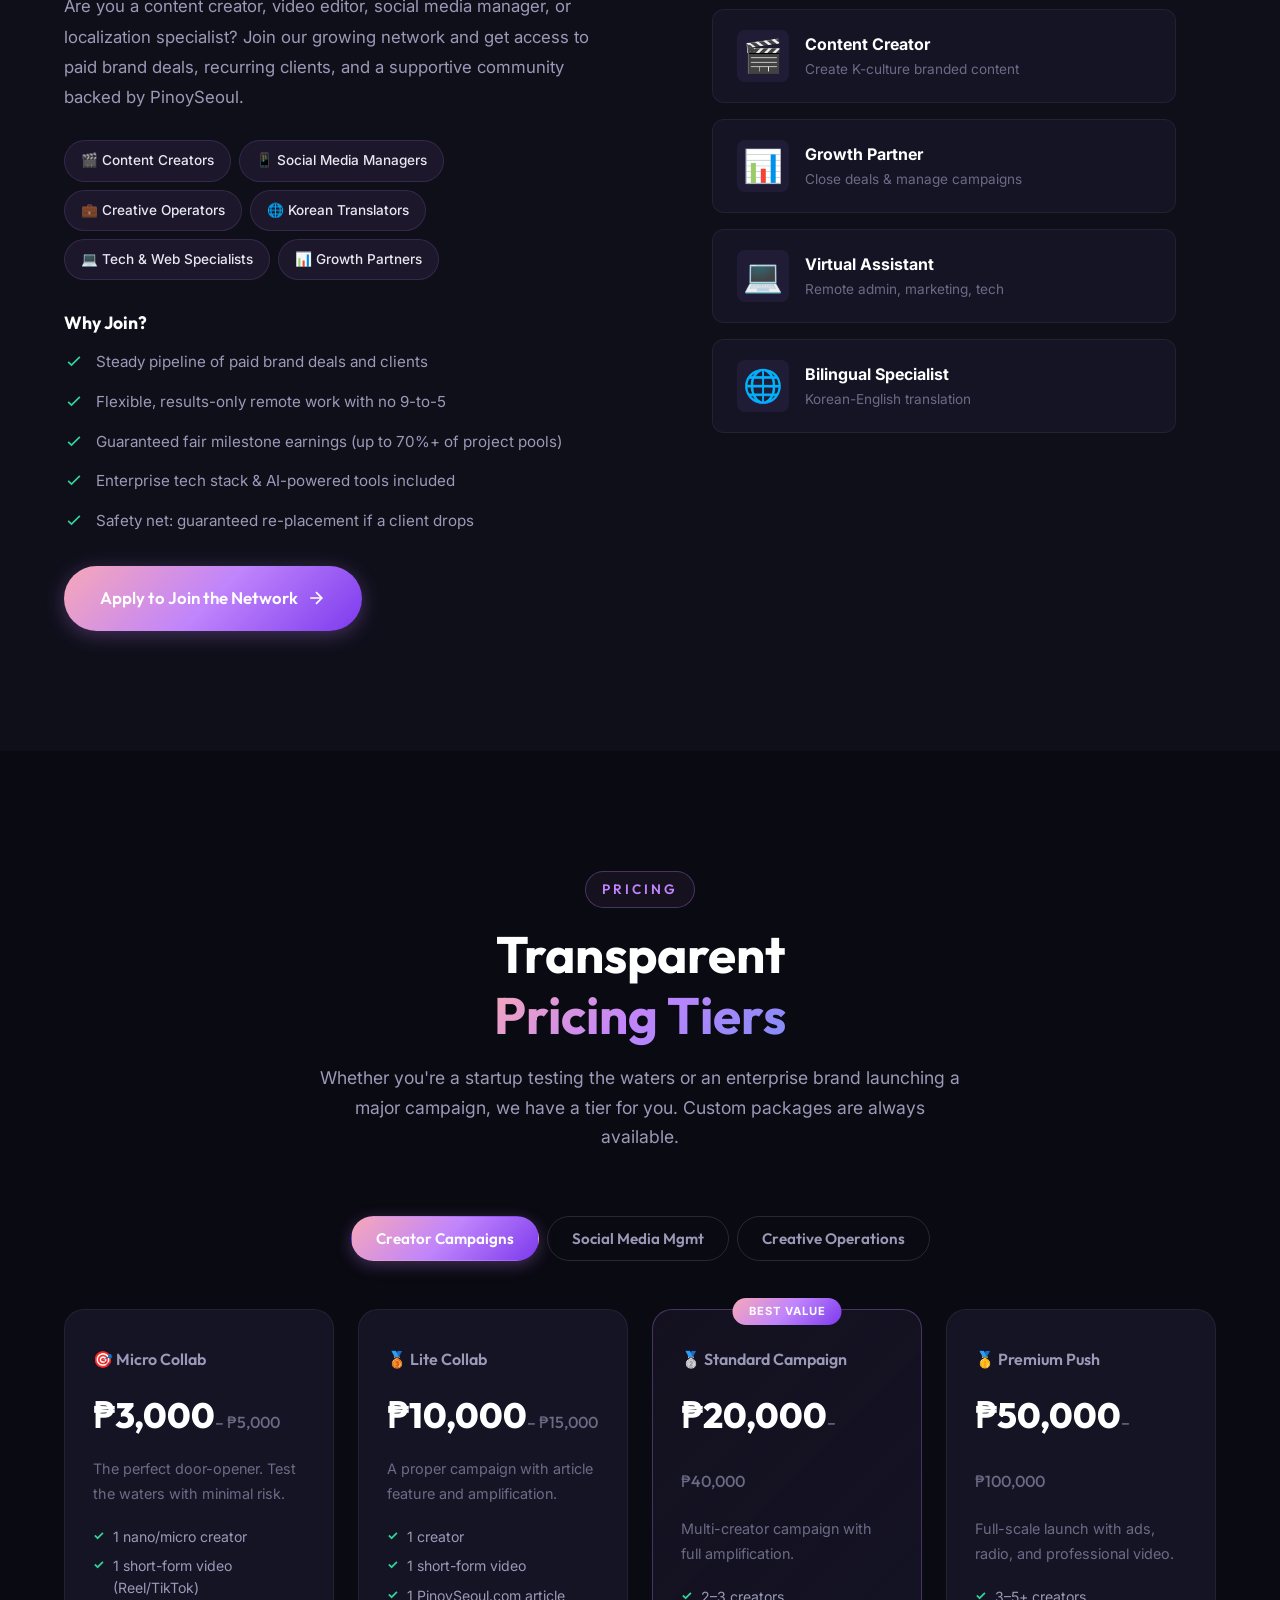
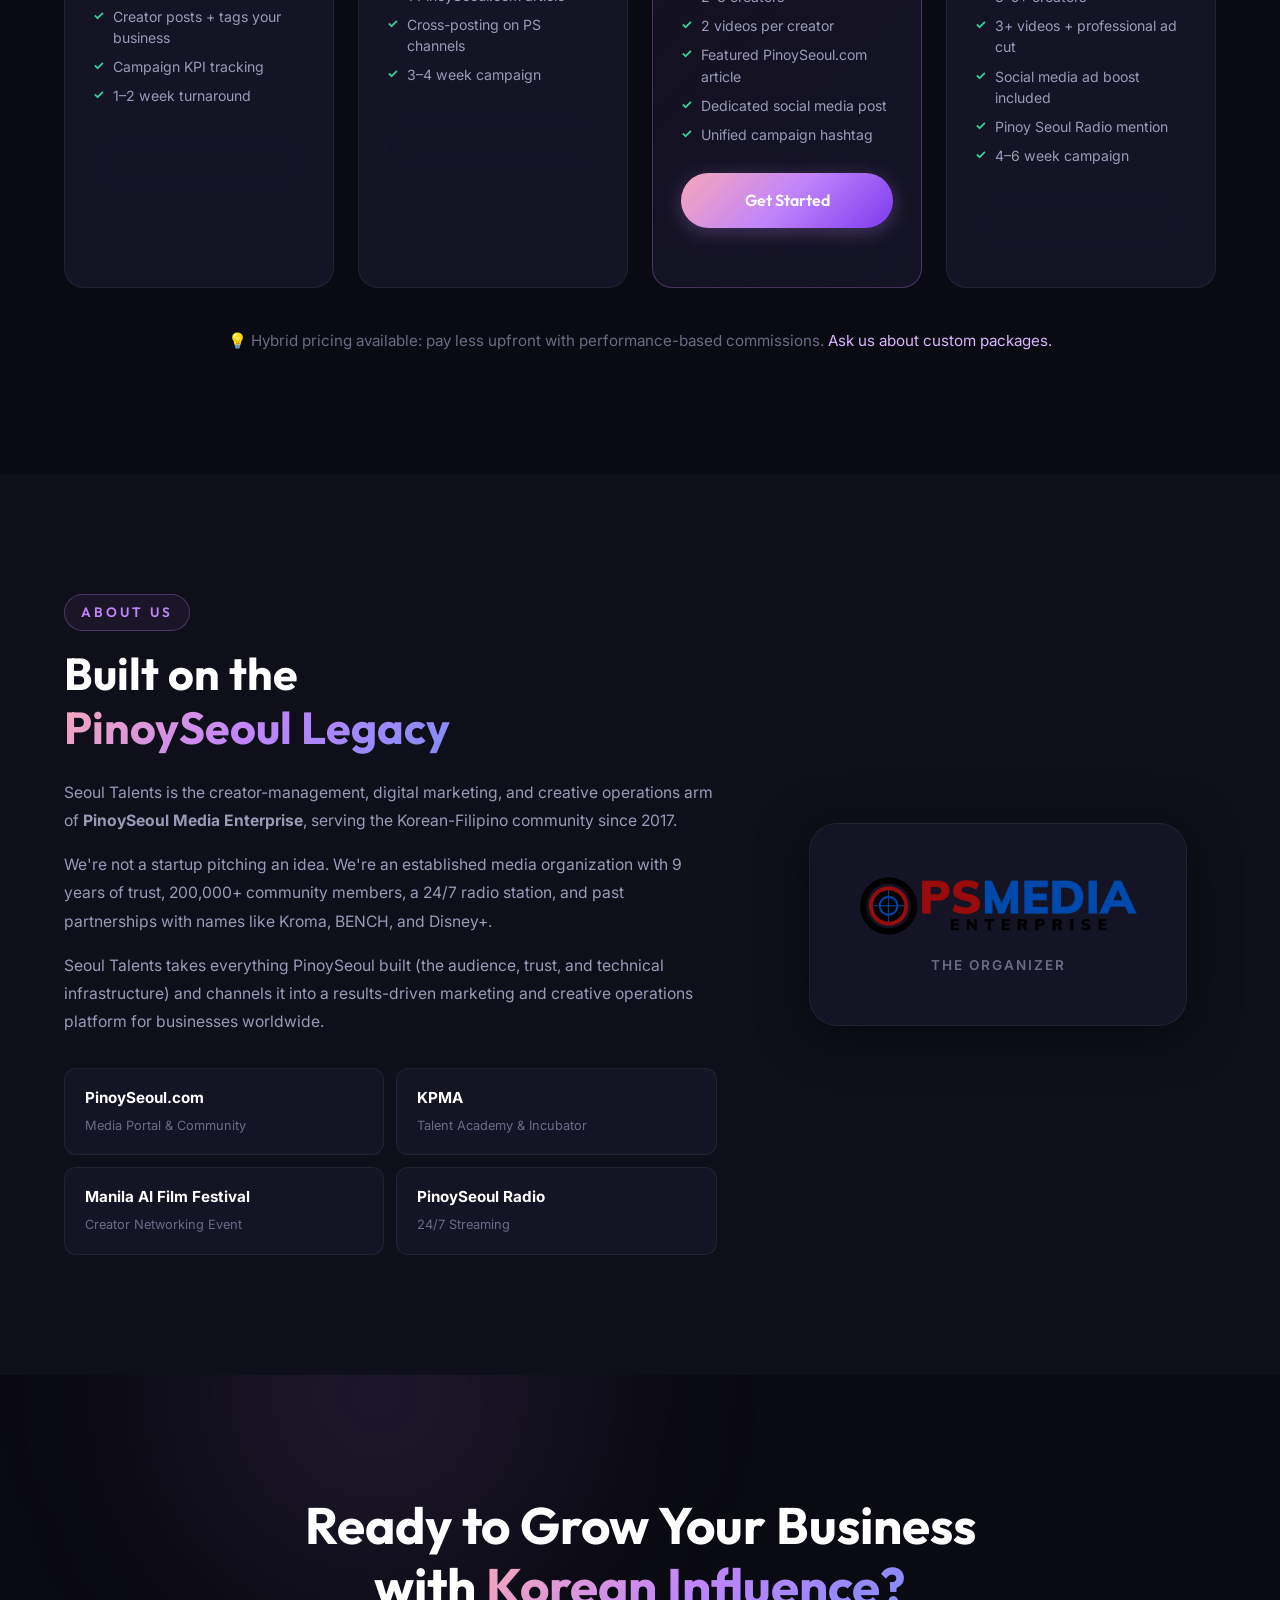
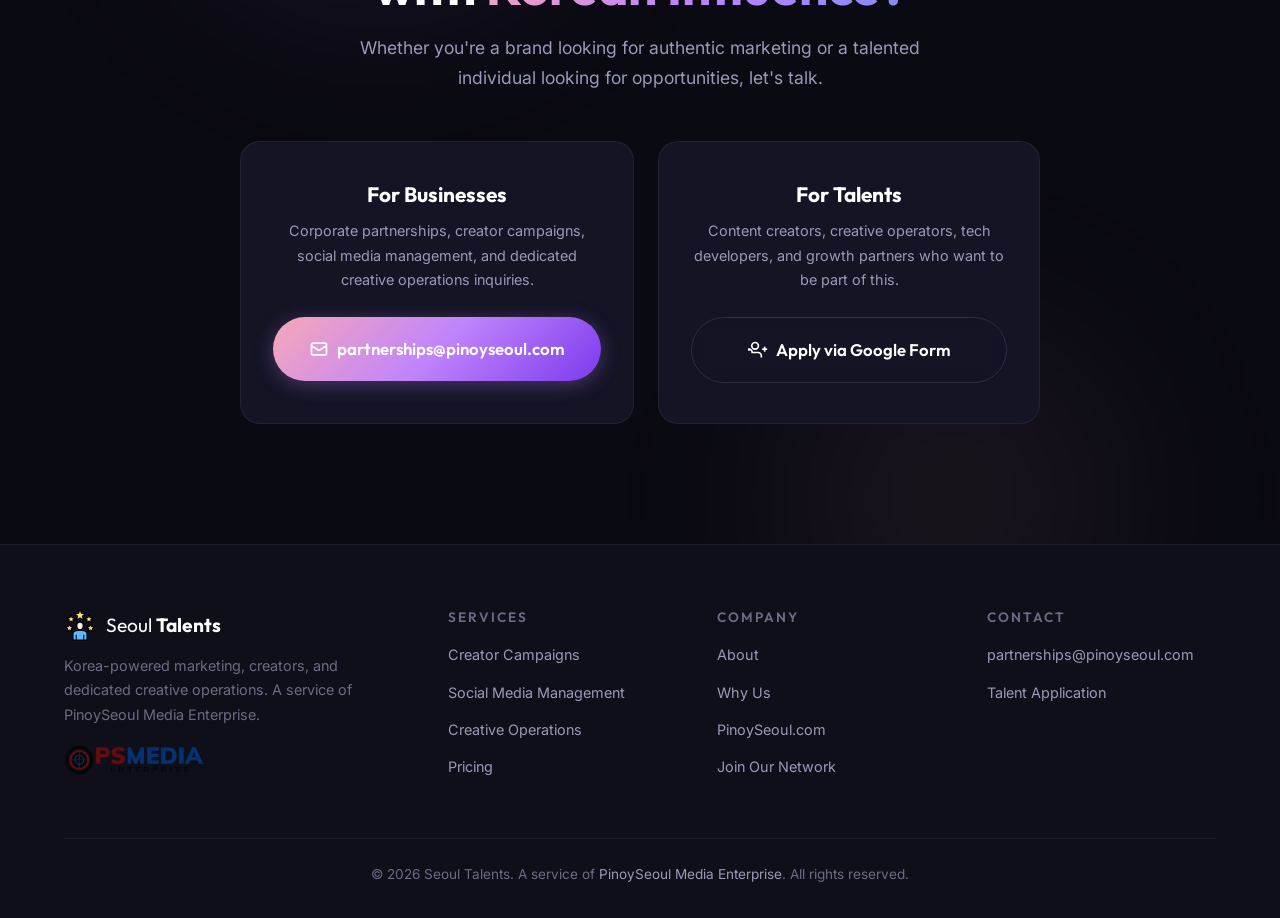
==== commit 6398f67b: "style: eliminate em dashes and transition to institutional platform attribution" ====
--- a/index.html
+++ b/index.html
@@ -5,7 +5,7 @@
     <meta name="viewport" content="width=device-width, initial-scale=1.0">
 
     <!-- Primary SEO Meta Tags -->
-    <title>Seoul Talents — Korea-Powered Marketing, Creators & Dedicated Creative Talent | PinoySeoul</title>
+    <title>Seoul Talents: Korea-Powered Marketing, Creators & Dedicated Creative Talent | PinoySeoul</title>
     <meta name="description" content="Seoul Talents connects brands with Korean-culture content creators, full social media marketing services, and dedicated creative operations talent. Powered by PinoySeoul Media Enterprise's 200,000+ community. Get results-driven campaigns, creator collaborations, and dedicated remote staff.">
     <meta name="keywords" content="Korean marketing agency Philippines, K-culture influencer marketing, social media management Korea, dedicated creative talent, content creators Korean culture, bilingual creative agency, Seoul Talents, PinoySeoul, Korean Filipino marketing, influencer campaigns Philippines, creative operations, video editing talent, Korean content creators, K-pop marketing, K-beauty influencers, digital growth specialists">
     <meta name="author" content="PinoySeoul Media Enterprise">
@@ -15,8 +15,8 @@
     <!-- Open Graph / Facebook -->
     <meta property="og:type" content="website">
     <meta property="og:url" content="https://talents.pinoyseoul.com/">
-    <meta property="og:title" content="Seoul Talents — Korea-Powered Marketing, Creators & Dedicated Creative Talent">
-    <meta property="og:description" content="Where Brands Meet Korean Influence — With Full Marketing Power and Dedicated Talent. Creator campaigns, social media management, and dedicated creative operations powered by PinoySeoul's 200K+ community.">
+    <meta property="og:title" content="Seoul Talents: Korea-Powered Marketing, Creators & Dedicated Creative Talent">
+    <meta property="og:description" content="Where Brands Meet Korean Influence: Full marketing power and dedicated creative operations powered by PinoySeoul's 200K+ community.">
     <meta property="og:image" content="https://talents.pinoyseoul.com/favicon.png">
     <meta property="og:image:width" content="512">
     <meta property="og:image:height" content="512">
@@ -26,8 +26,8 @@
     <!-- Twitter / X -->
     <meta name="twitter:card" content="summary_large_image">
     <meta name="twitter:url" content="https://talents.pinoyseoul.com/">
-    <meta name="twitter:title" content="Seoul Talents — Korea-Powered Marketing, Creators & Dedicated Creative Talent">
-    <meta name="twitter:description" content="Where Brands Meet Korean Influence — With Full Marketing Power and Dedicated Talent. Creator campaigns, social media management, and dedicated creative operations.">
+    <meta name="twitter:title" content="Seoul Talents: Korea-Powered Marketing, Creators & Dedicated Creative Talent">
+    <meta name="twitter:description" content="Where Brands Meet Korean Influence: Full marketing power and dedicated creative operations. Creator campaigns, social media management, and dedicated creative operations.">
     <meta name="twitter:image" content="https://talents.pinoyseoul.com/favicon.png">
 
     <!-- Favicon -->
@@ -75,7 +75,7 @@
     {
         "@context": "https://schema.org",
         "@type": "WebPage",
-        "name": "Seoul Talents — Korea-Powered Marketing, Creators & Dedicated Creative Talent",
+        "name": "Seoul Talents: Korea-Powered Marketing, Creators & Dedicated Creative Talent",
         "description": "Connect with Korean-culture content creators, get full social media marketing, and hire dedicated creative operations talent through Seoul Talents.",
         "url": "https://talents.pinoyseoul.com",
         "isPartOf": {
@@ -236,7 +236,7 @@
             <div class="section-header">
                 <span class="section-tag">Our Services</span>
                 <h2 id="services-heading">Three Powerful<br><span class="gradient-text">Service Lines</span></h2>
-                <p class="section-desc">From one-time creator collabs to full social media management and dedicated creative operations — Seoul Talents has the right solution for every business stage.</p>
+                <p class="section-desc">From one-time creator collabs to full social media management and dedicated creative operations, Seoul Talents has the right solution for every business stage.</p>
             </div>
 
             <div class="services-grid">
@@ -267,7 +267,7 @@
                     </div>
                     <span class="service-tag">Service Line 2</span>
                     <h3>Social Media Management</h3>
-                    <p>Full-service social media management with K-culture expertise. We handle your content, community, ads, and analytics — you focus on running your business.</p>
+                    <p>Full-service social media management with K-culture expertise. We handle your content, community, ads, and analytics while you focus on running your business.</p>
                     <ul class="service-features">
                         <li>Content calendar & strategy (15–30+ posts/mo)</li>
                         <li>Graphic design & short-form video</li>
@@ -287,7 +287,7 @@
                     </div>
                     <span class="service-tag">Service Line 3</span>
                     <h3>Dedicated Creative Operations</h3>
-                    <p>Dedicated bilingual creative specialists — video editors, localization managers, social media coordinators, and digital growth specialists — delivering high-velocity output.</p>
+                    <p>Dedicated bilingual creative specialists including video editors, localization managers, social media coordinators, and digital growth specialists delivering high-velocity output.</p>
                     <ul class="service-features">
                         <li>Dedicated monthly creative retainers</li>
                         <li>Video editors, motion designers & campaign managers</li>
@@ -320,7 +320,7 @@
                 <div class="advantage-card" id="advantage-bilingual">
                     <div class="advantage-number">2</div>
                     <h3>Languages, One Team</h3>
-                    <p>Korean + English bilingual team. Serve local Filipino businesses AND international companies wanting Korean-style marketing — a capability no other local agency offers.</p>
+                    <p>Korean + English bilingual team. Serve local Filipino businesses AND international companies wanting Korean-style marketing, a capability no other local agency offers.</p>
                 </div>
                 <div class="advantage-card" id="advantage-pricing">
                     <div class="advantage-number">50%</div>
@@ -330,12 +330,12 @@
                 <div class="advantage-card" id="advantage-ai">
                     <div class="advantage-number">AI</div>
                     <h3>Powered Operations</h3>
-                    <p>From automated lead generation to AI-assisted content planning and analytics — our tech stack lets a lean team deliver enterprise-grade results.</p>
+                    <p>From automated lead generation to AI-assisted content planning and analytics, our tech stack lets a lean team deliver enterprise-grade results.</p>
                 </div>
                 <div class="advantage-card" id="advantage-network">
                     <div class="advantage-number">8</div>
                     <h3>Years of Brand Trust</h3>
-                    <p>Past partnerships with Kroma, Wilbros, BENCH, Disney+. Our track record speaks for itself — brands trust the PinoySeoul name.</p>
+                    <p>Past partnerships with Kroma, Wilbros, BENCH, Disney+. Our track record speaks for itself; brands trust the PinoySeoul name.</p>
                 </div>
                 <div class="advantage-card" id="advantage-kwave">
                     <div class="advantage-number">K</div>
@@ -423,7 +423,7 @@
                         </li>
                         <li>
                             <svg width="20" height="20" viewBox="0 0 24 24" fill="none" stroke="currentColor" stroke-width="2"><path d="M5 13l4 4L19 7"/></svg>
-                            <span>Flexible, results-only remote work — no 9-to-5</span>
+                            <span>Flexible, results-only remote work with no 9-to-5</span>
                         </li>
                         <li>
                             <svg width="20" height="20" viewBox="0 0 24 24" fill="none" stroke="currentColor" stroke-width="2"><path d="M5 13l4 4L19 7"/></svg>
@@ -484,7 +484,7 @@
             <div class="section-header">
                 <span class="section-tag">Pricing</span>
                 <h2 id="pricing-heading">Transparent<br><span class="gradient-text">Pricing Tiers</span></h2>
-                <p class="section-desc">Whether you're a startup testing the waters or an enterprise brand launching a major campaign — we have a tier for you. Custom packages are always available.</p>
+                <p class="section-desc">Whether you're a startup testing the waters or an enterprise brand launching a major campaign, we have a tier for you. Custom packages are always available.</p>
             </div>
 
             <div class="pricing-tabs">
@@ -655,7 +655,7 @@
                 </div>
             </div>
 
-            <p class="pricing-note">💡 Hybrid pricing available — pay less upfront with performance-based commissions. <a href="mailto:partnerships@pinoyseoul.com">Ask us about custom packages.</a></p>
+            <p class="pricing-note">💡 Hybrid pricing available: pay less upfront with performance-based commissions. <a href="mailto:partnerships@pinoyseoul.com">Ask us about custom packages.</a></p>
         </div>
     </section>
 
@@ -666,9 +666,9 @@
                 <div class="about-content">
                     <span class="section-tag">About Us</span>
                     <h2 id="about-heading">Built on the<br><span class="gradient-text">PinoySeoul Legacy</span></h2>
-                    <p class="about-lead">Seoul Talents is the creator-management, digital marketing, and creative operations arm of <strong>PinoySeoul Media Enterprise</strong> — serving the Korean-Filipino community since 2017.</p>
+                    <p class="about-lead">Seoul Talents is the creator-management, digital marketing, and creative operations arm of <strong>PinoySeoul Media Enterprise</strong>, serving the Korean-Filipino community since 2017.</p>
                     <p>We're not a startup pitching an idea. We're an established media organization with 9 years of trust, 200,000+ community members, a 24/7 radio station, and past partnerships with names like Kroma, BENCH, and Disney+.</p>
-                    <p>Seoul Talents takes everything PinoySeoul built — the audience, the trust, the tech infrastructure — and channels it into a results-driven marketing and creative operations platform for businesses worldwide.</p>
+                    <p>Seoul Talents takes everything PinoySeoul built (the audience, trust, and technical infrastructure) and channels it into a results-driven marketing and creative operations platform for businesses worldwide.</p>
                     <div class="about-ecosystem">
                         <div class="eco-item" id="eco-pinoyseoul">
                             <strong>PinoySeoul.com</strong>
@@ -707,7 +707,7 @@
         <div class="container">
             <div class="cta-content">
                 <h2 id="cta-heading">Ready to Grow Your Business<br>with <span class="gradient-text">Korean Influence?</span></h2>
-                <p>Whether you're a brand looking for authentic marketing or a talented individual looking for opportunities — let's talk.</p>
+                <p>Whether you're a brand looking for authentic marketing or a talented individual looking for opportunities, let's talk.</p>
                 <div class="cta-split">
                     <div class="cta-box" id="cta-box-business">
                         <h3>For Businesses</h3>
--- a/style.css
+++ b/style.css
@@ -1,5 +1,5 @@
 /* ============================================
-   Seoul Talents — Landing Page Stylesheet
+   Seoul Talents: Landing Page Stylesheet
    Design: Premium dark-mode agency aesthetic
    Colors: Deep navy + warm gold accents + Korean-inspired gradients
    ============================================ */
